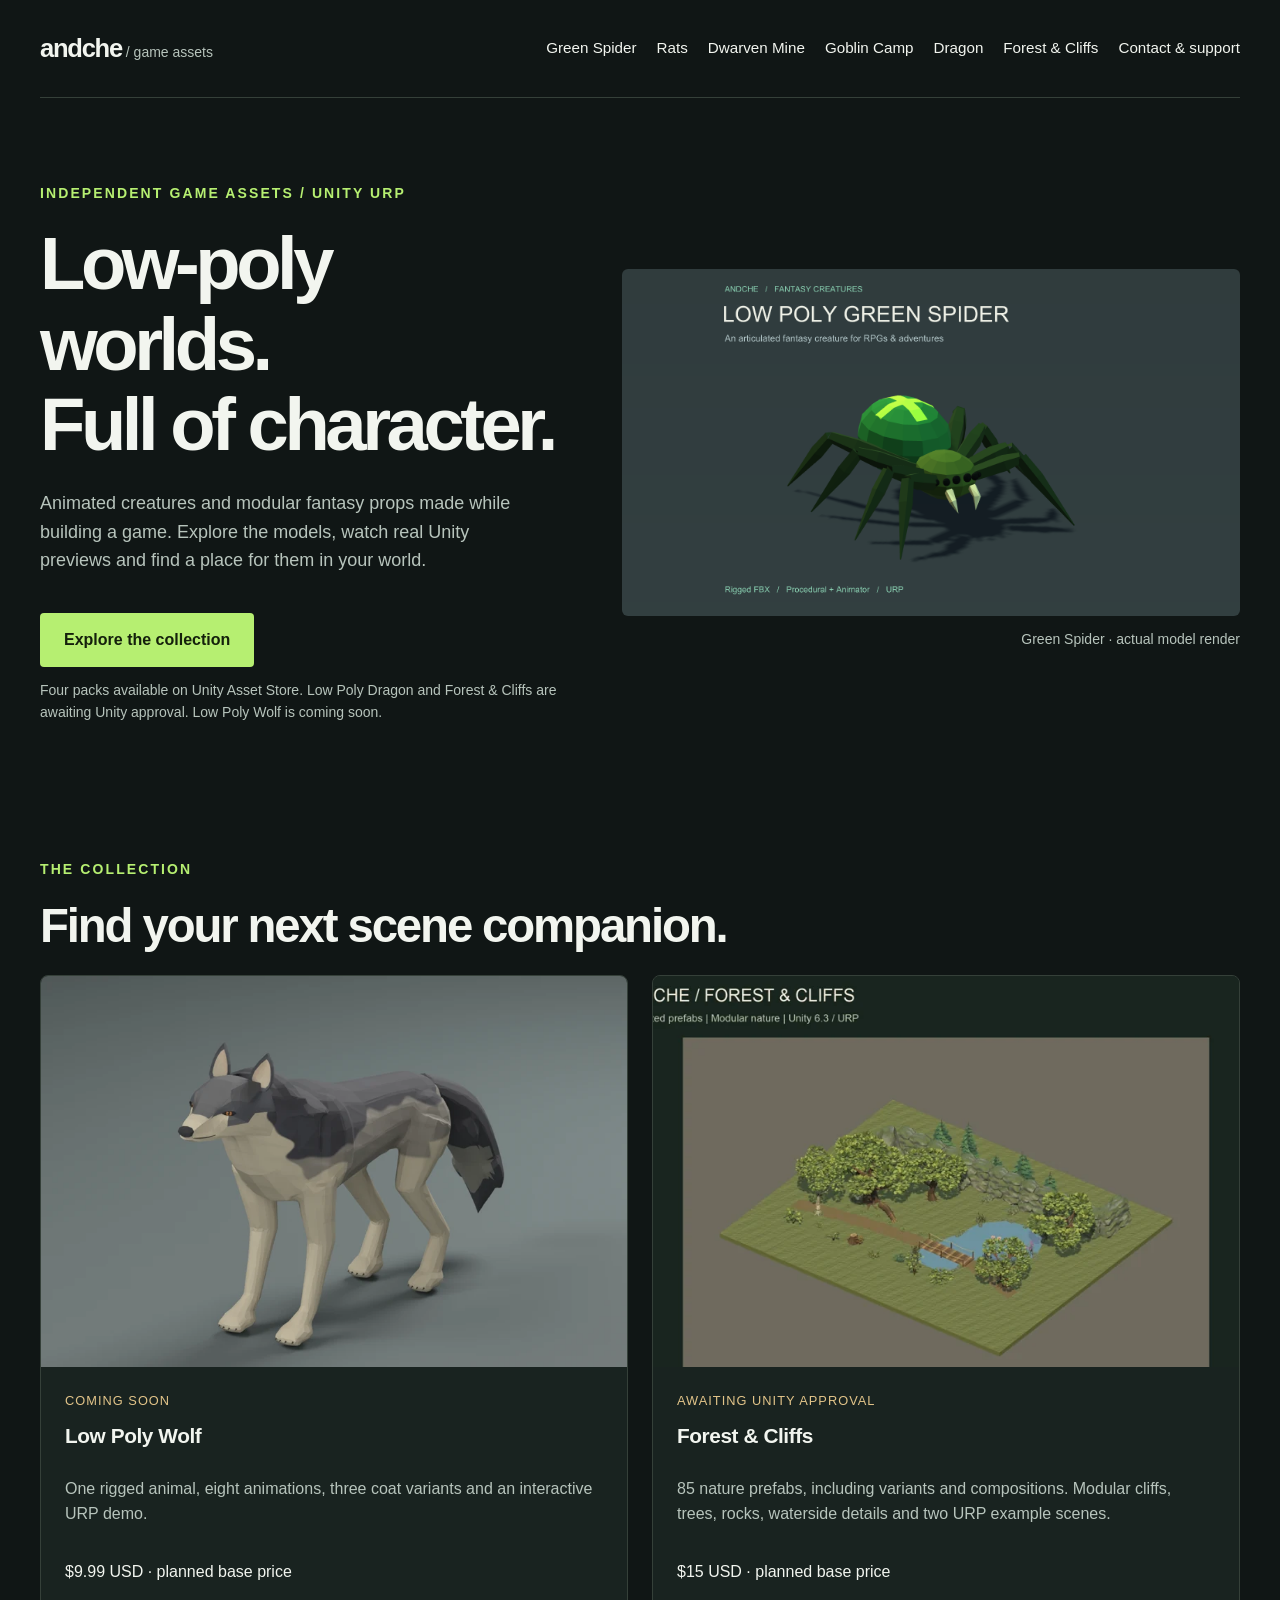
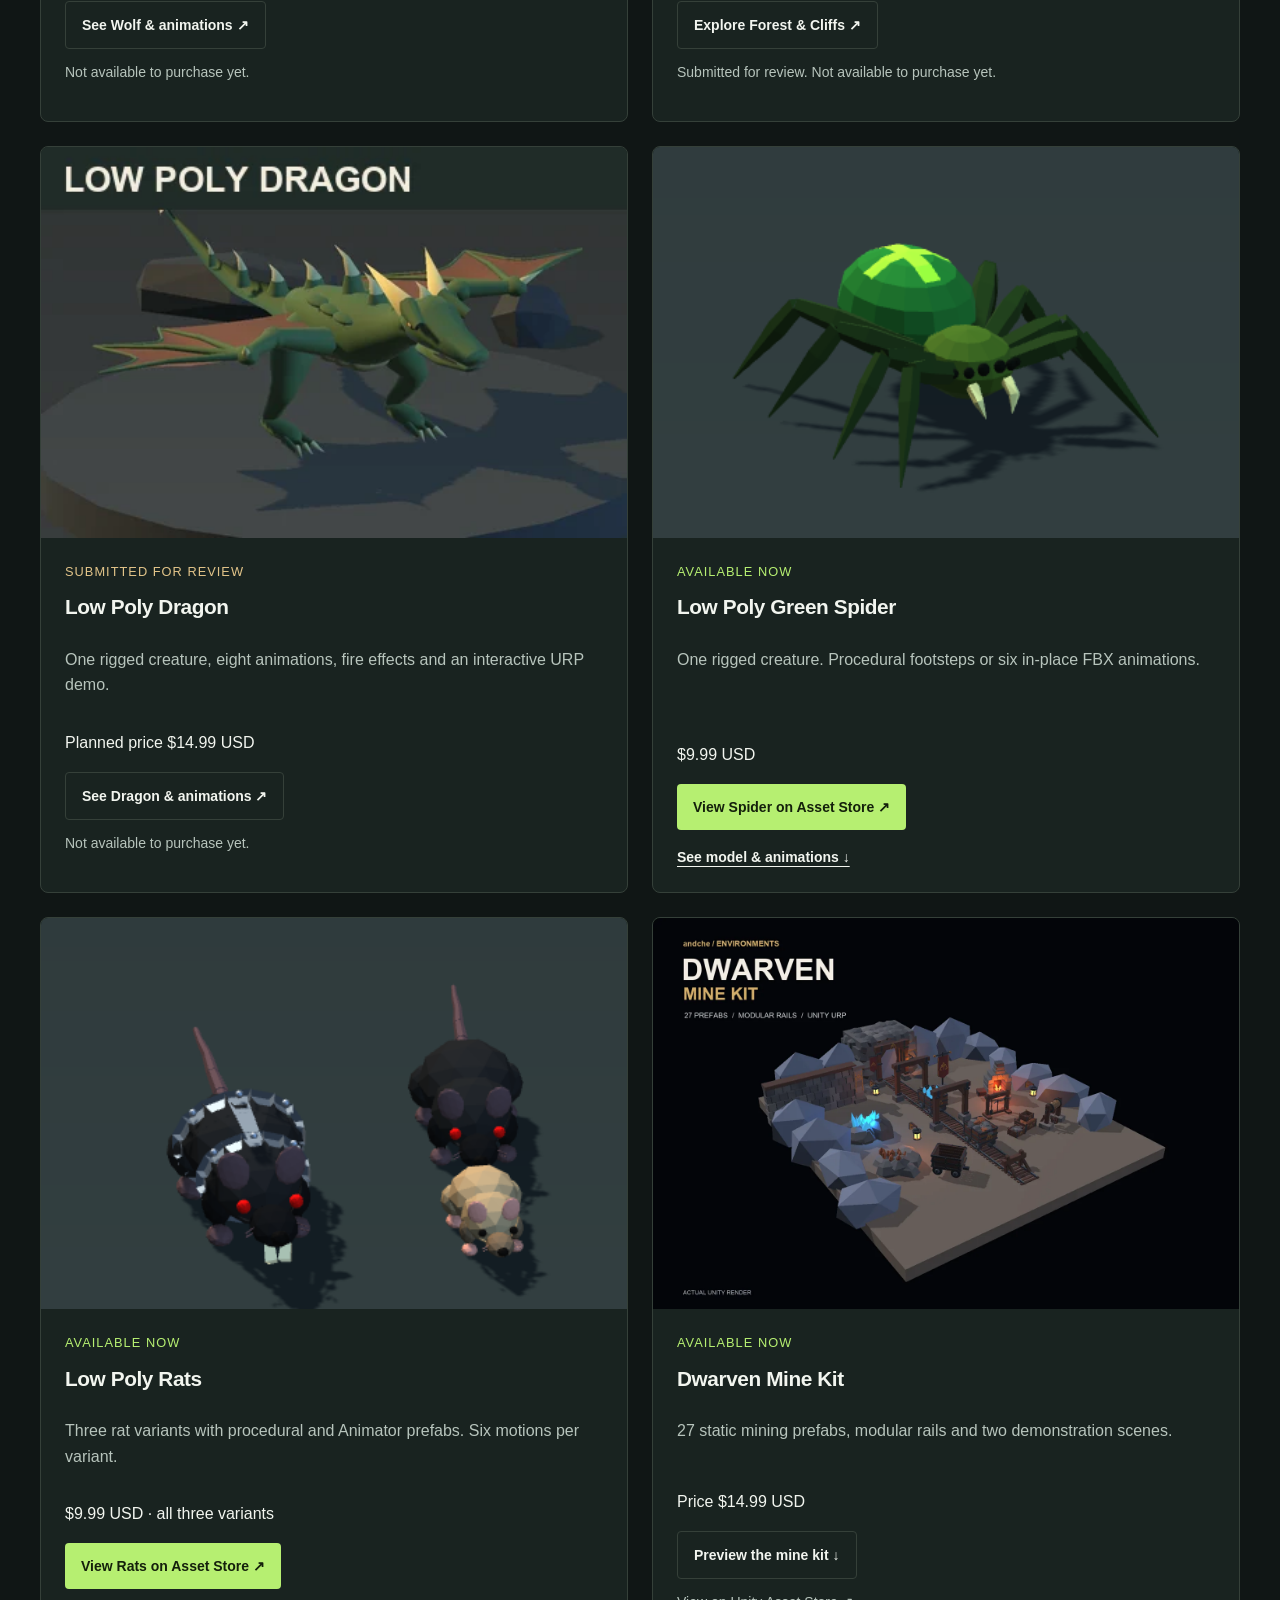
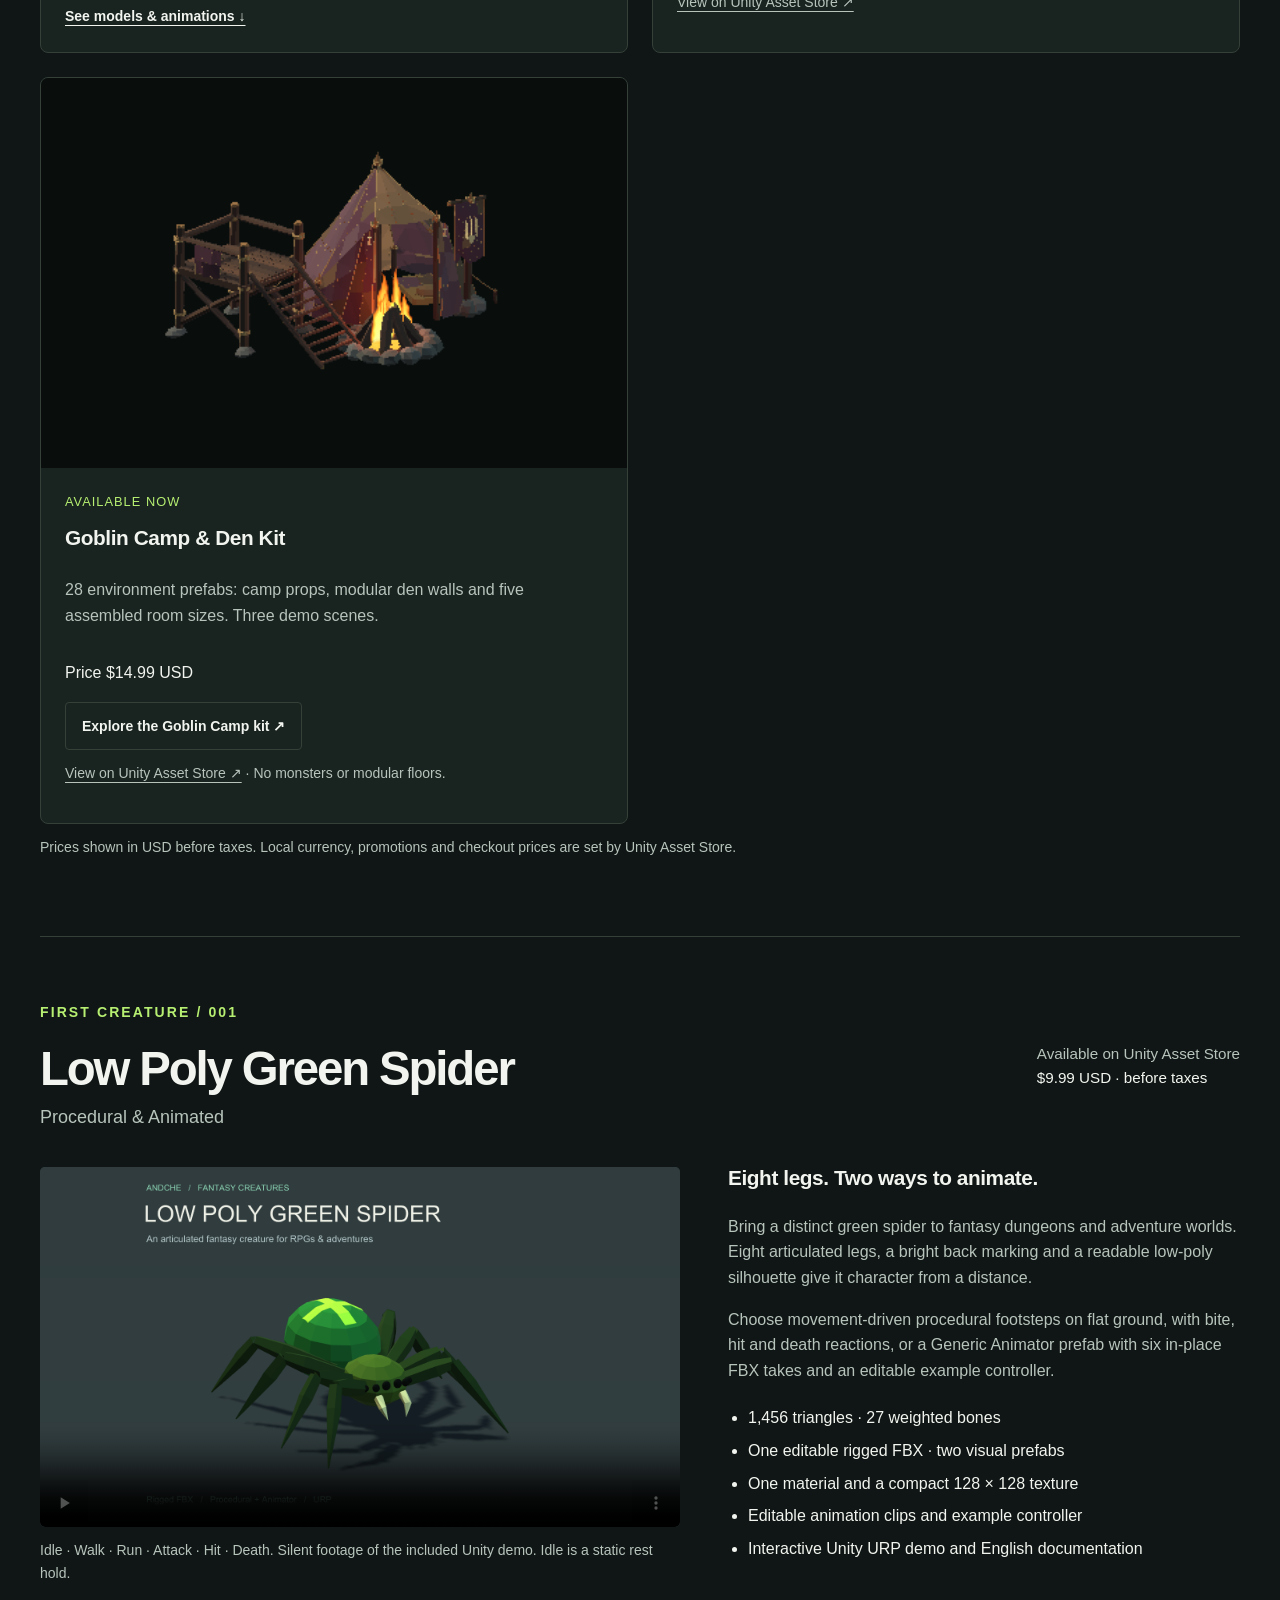
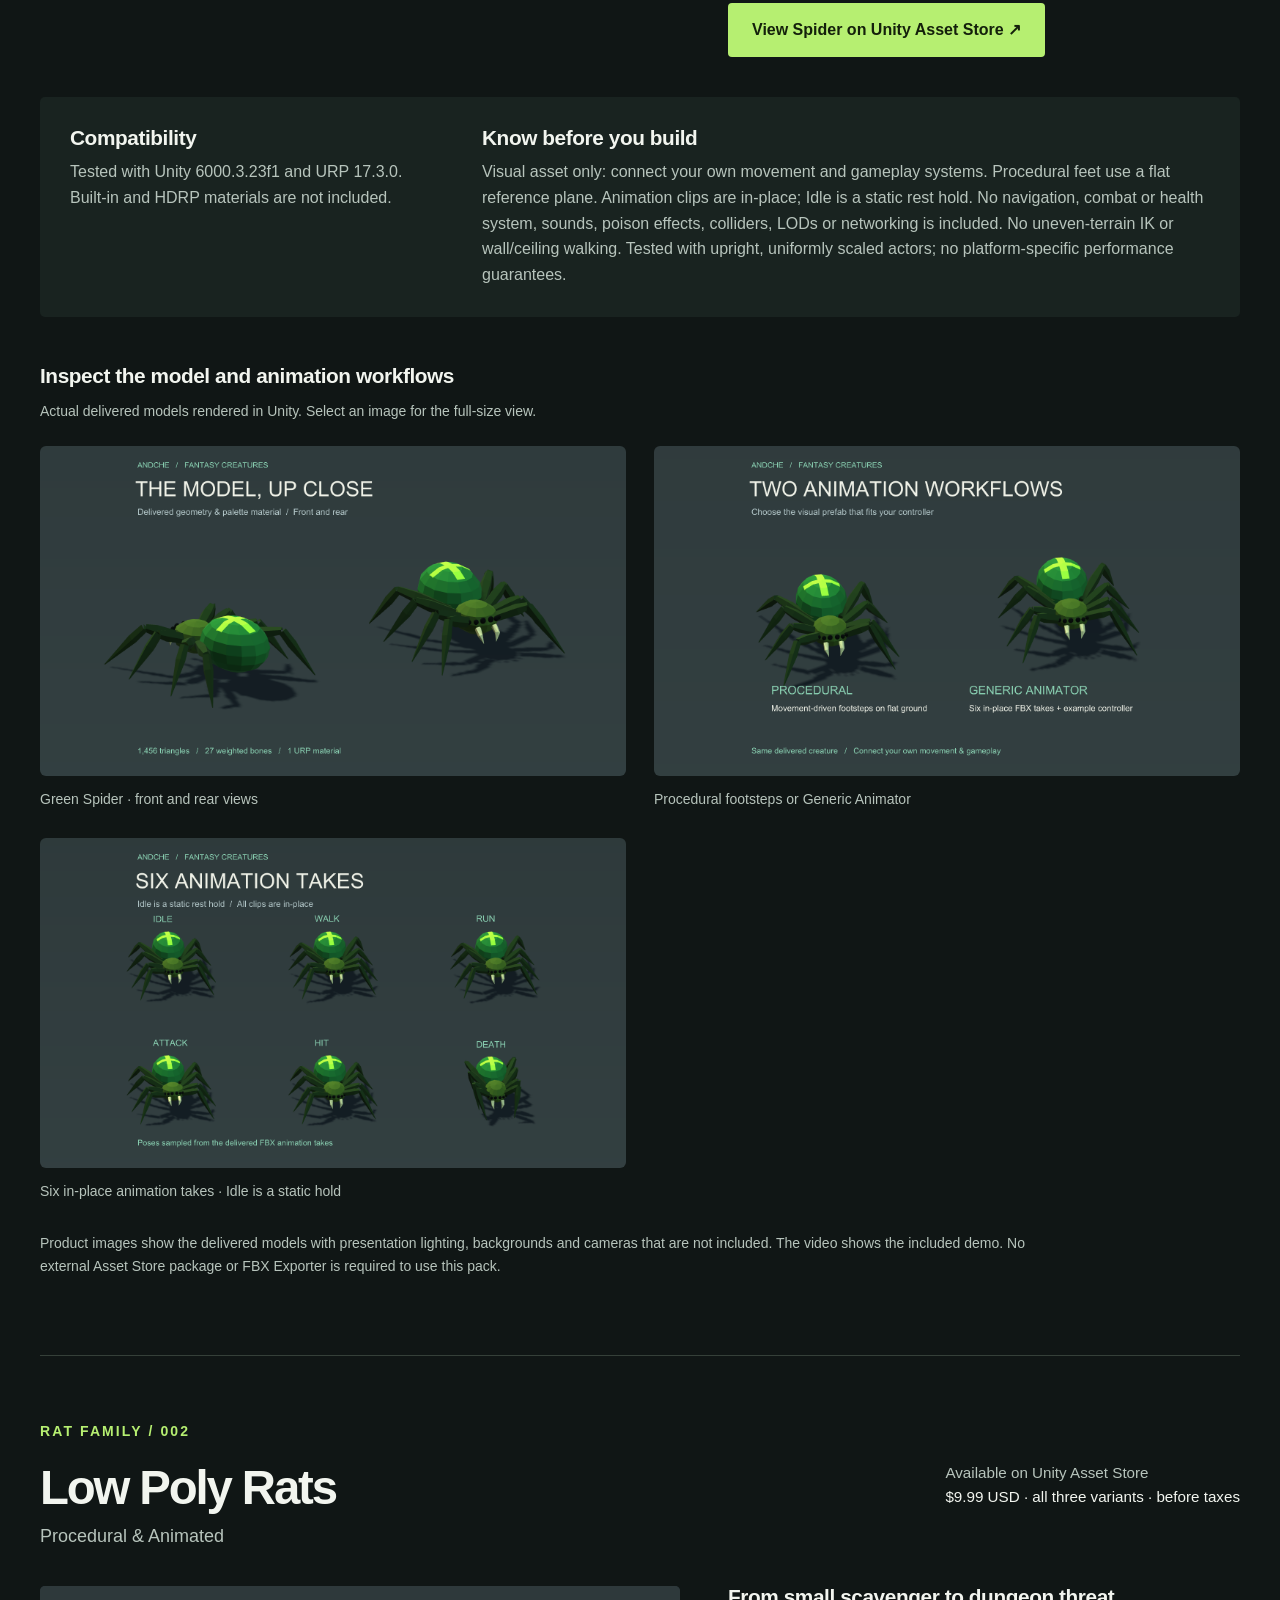
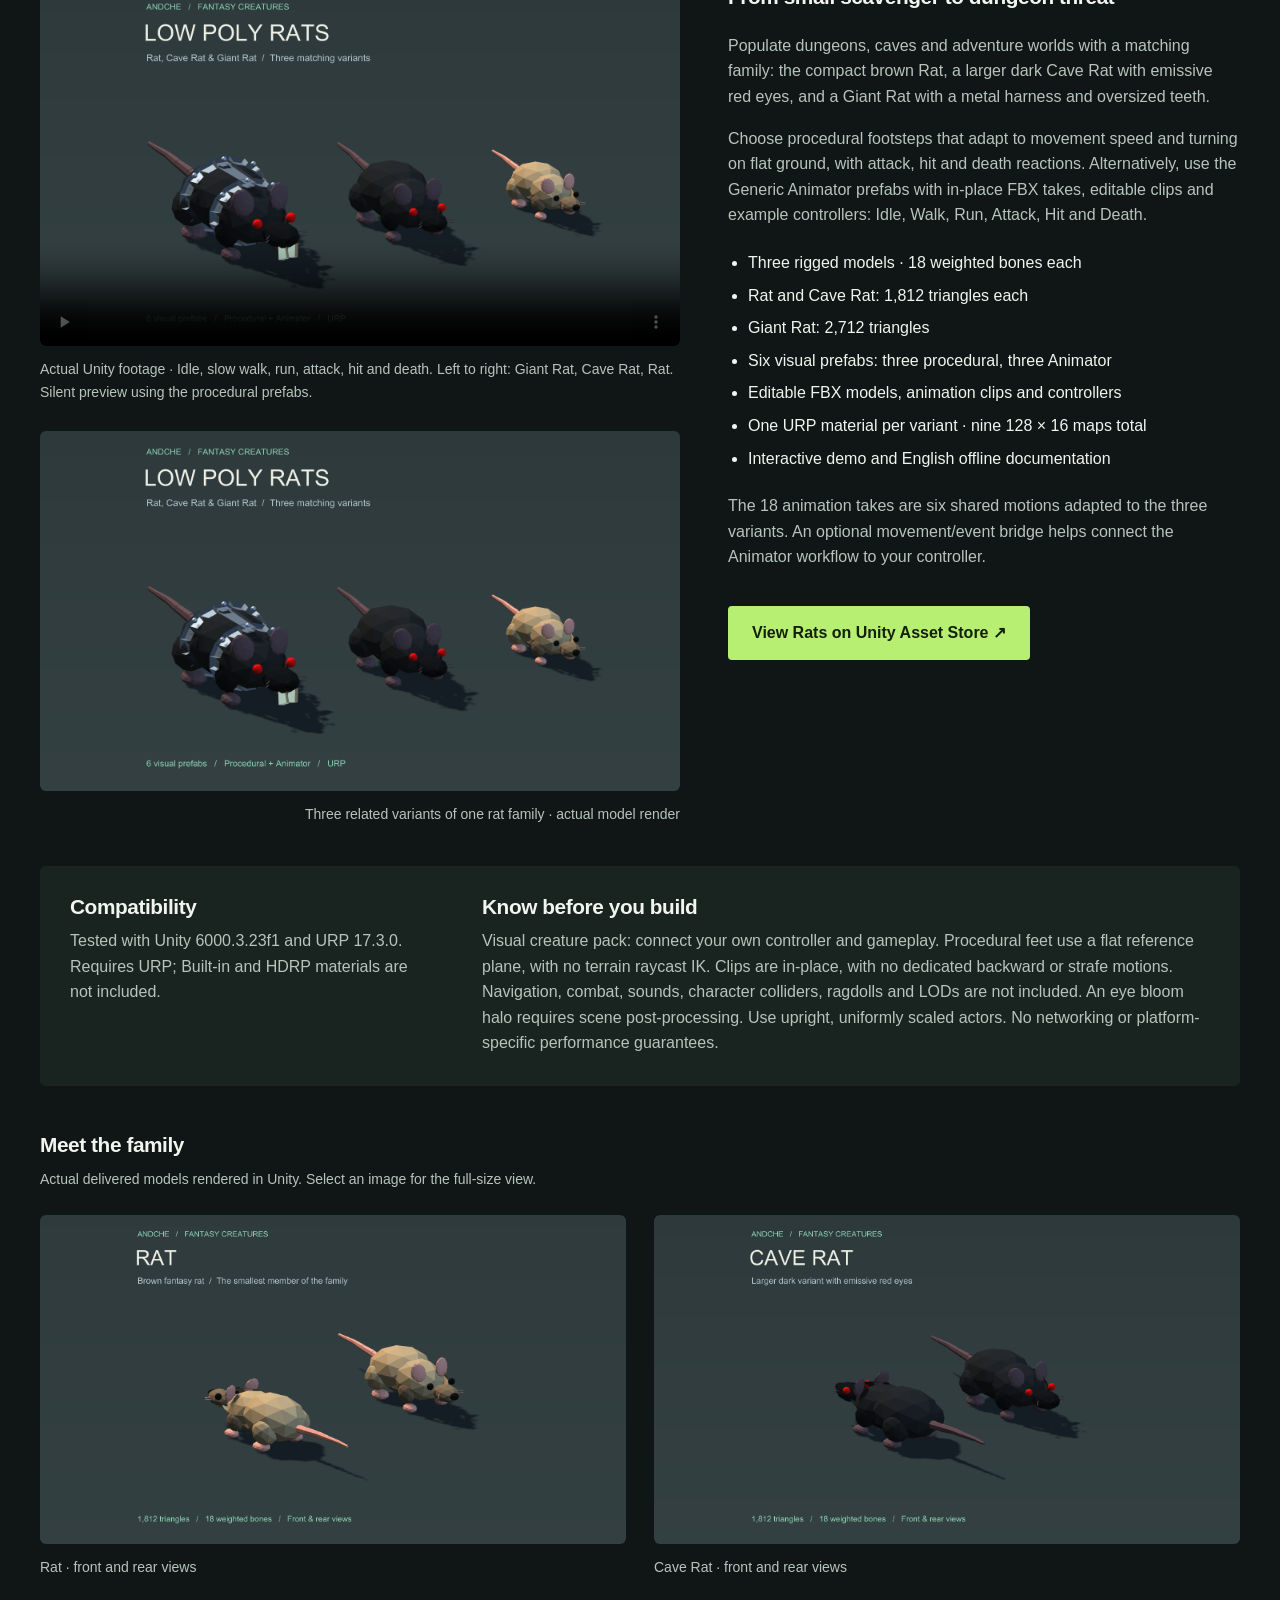
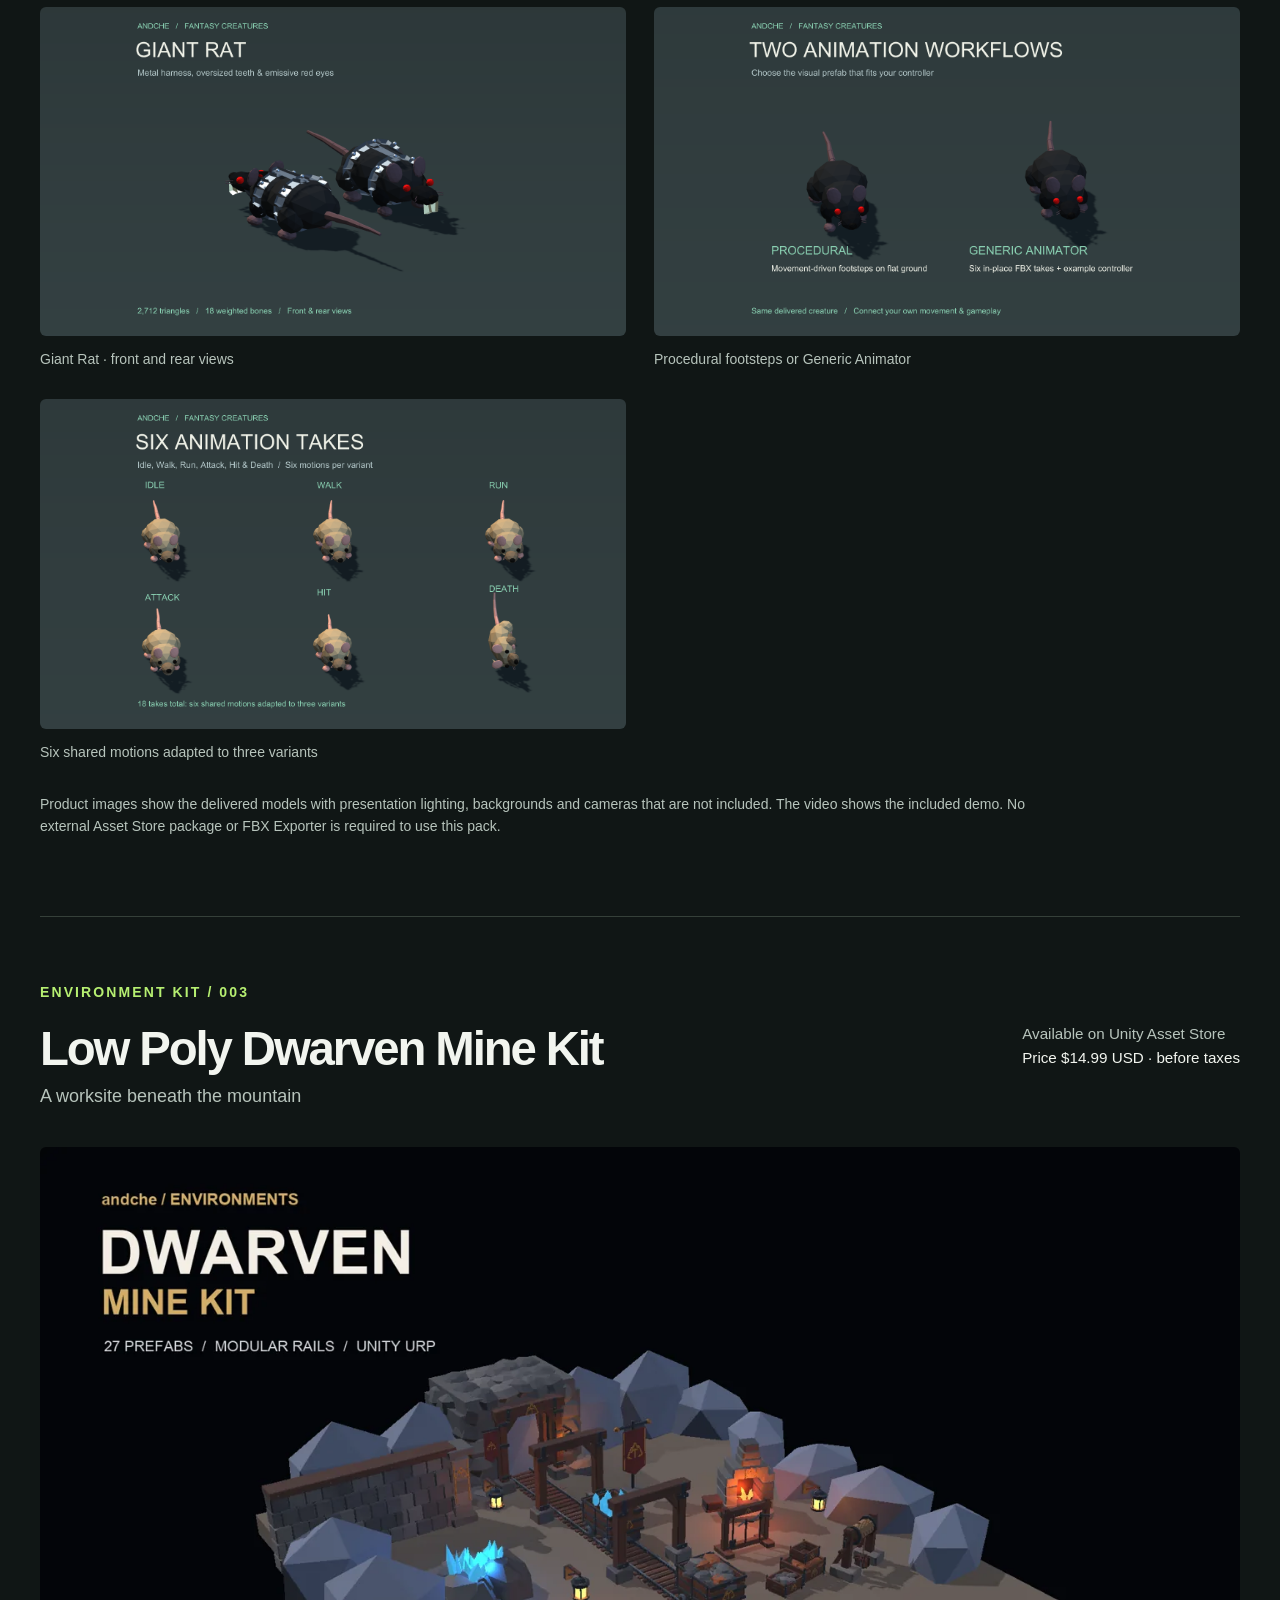
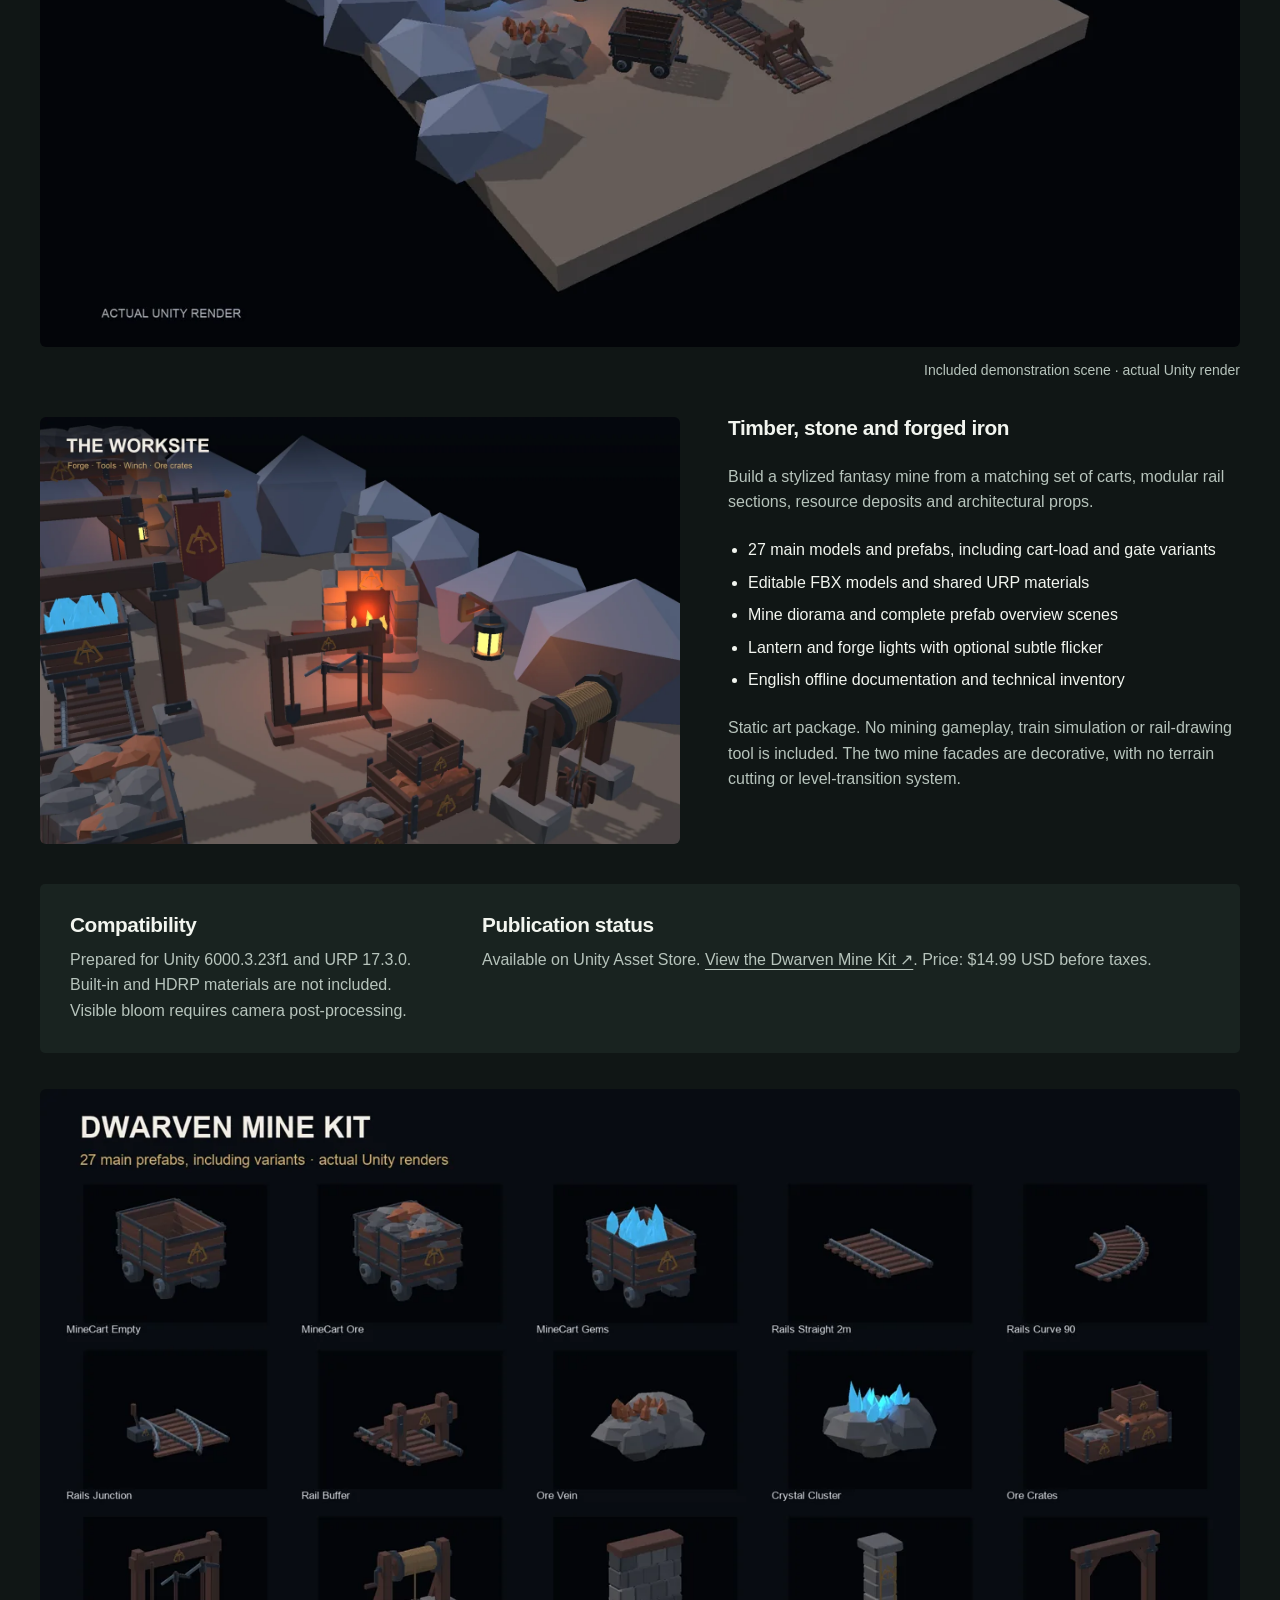
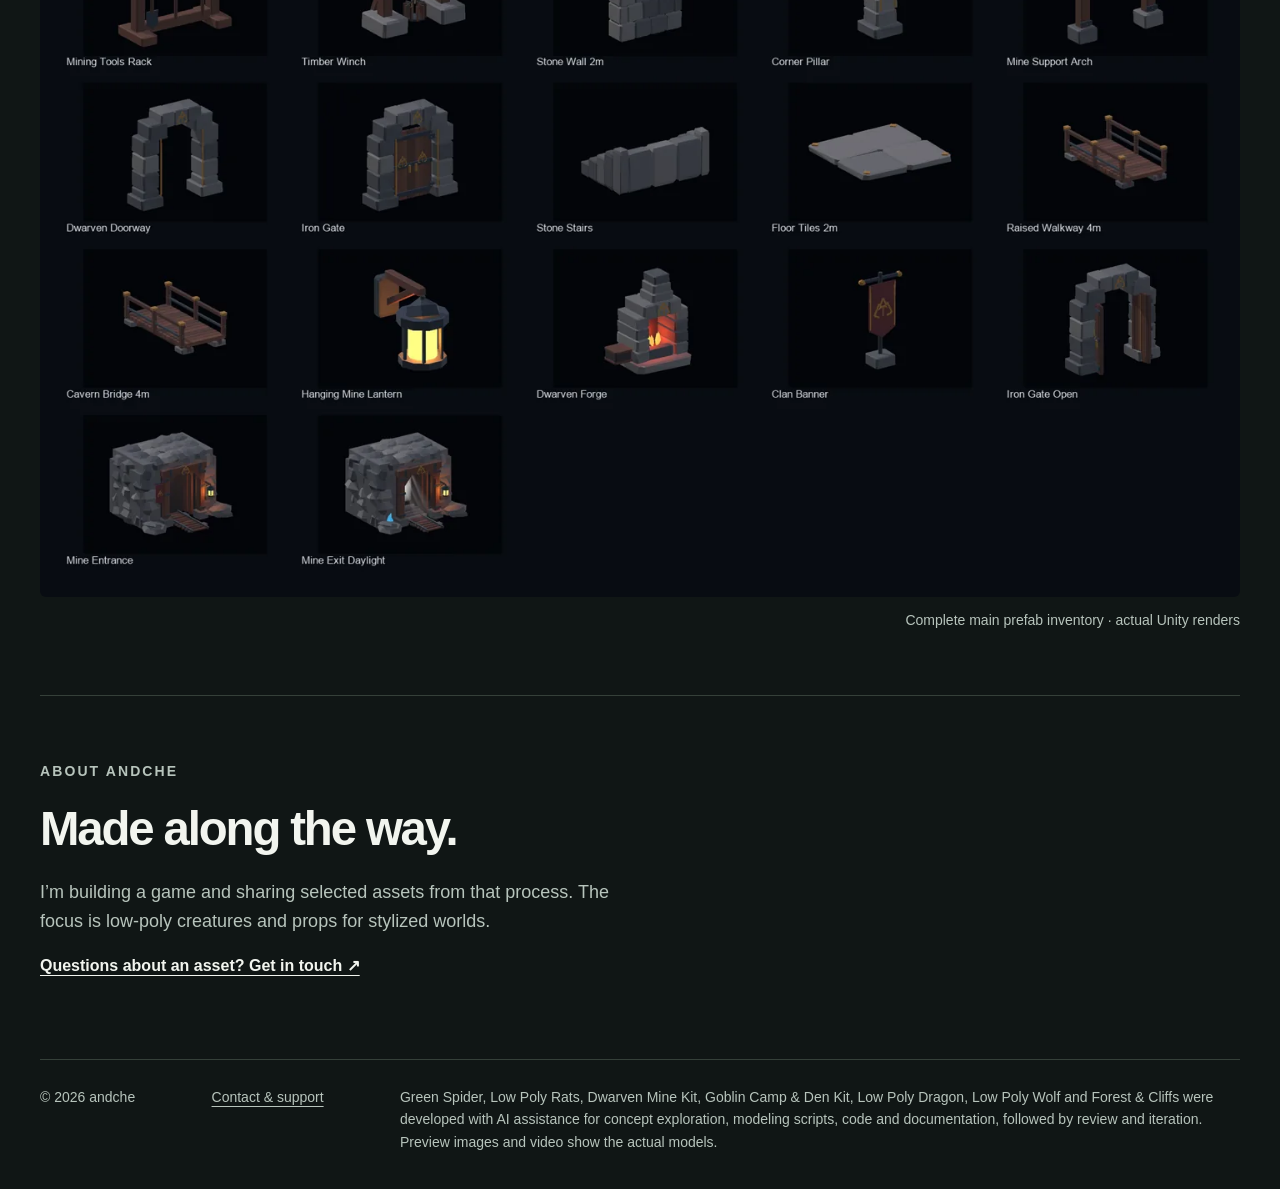
==== index.html @ 6721c1f9 "Add Wolf preview, English product media and translated Forest catalogue" ====
<!doctype html>
<html lang="en">
<head>
  <meta charset="utf-8"><meta name="viewport" content="width=device-width,initial-scale=1">
  <title>andche — Low-poly creatures and environments for Unity</title>
  <meta name="description" content="Low-poly creatures and fantasy environment kits for Unity URP. Explore animated wolves, dragons, rats and spiders, Dwarven Mine, Goblin Camp and Forest &amp; Cliffs with actual Unity previews.">
  <link rel="canonical" href="https://andreaschef-star.github.io/andche-assets/">
  <meta property="og:type" content="website"><meta property="og:title" content="andche — Low-poly creatures and environments for Unity"><meta property="og:description" content="Animated creatures, editable models and modular fantasy props for Unity URP. Watch actual Unity previews and explore the collection."><meta property="og:url" content="https://andreaschef-star.github.io/andche-assets/"><meta property="og:image" content="https://andreaschef-star.github.io/andche-assets/rats-family-20261018.webp">
  <link rel="icon" href="spider-icon-20261018.webp"><link rel="stylesheet" href="style.css?v=20261030-forest">
</head>
<body>
  <a class="skip" href="#main">Skip to content</a>
  <header class="wrap"><a class="brand" href="index.html" aria-label="andche home">andche<span> / game assets</span></a><nav aria-label="Main navigation"><a href="#spider">Green Spider</a><a href="#rats">Rats</a><a href="#dwarven-mine">Dwarven Mine</a><a href="goblin-camp.html">Goblin Camp</a><a href="dragon.html">Dragon</a><a href="forest-cliffs.html">Forest &amp; Cliffs</a><a href="contact.html">Contact &amp; support</a></nav></header>
  <main id="main">
    <section class="hero wrap">
      <div><p class="eyebrow">Independent game assets / Unity URP</p><h1>Low-poly worlds.<br>Full of character.</h1><p class="lead">Animated creatures and modular fantasy props made while building a game. Explore the models, watch real Unity previews and find a place for them in your world.</p><a class="button" href="#collection">Explore the collection</a><p class="caption">Four packs available on Unity Asset Store. Low Poly Dragon and Forest &amp; Cliffs are awaiting Unity approval. Low Poly Wolf is coming soon.</p></div>
      <figure><img src="spider-hero-20261018.webp" width="1600" height="900" alt="Faceted green spider with eight dark legs, pointed fangs and a bright marking on its abdomen"><figcaption>Green Spider · actual model render</figcaption></figure>
    </section>
    <section id="collection" class="collection wrap" aria-labelledby="collection-title">
      <p class="eyebrow">The collection</p><h2 id="collection-title">Find your next scene companion.</h2>
      <div class="asset-cards"><article class="asset-card"><a href="wolf.html"><img src="wolf-card.webp" width="840" height="560" loading="lazy" alt="Grey low-poly wolf with a pale chest and amber eyes"></a><div class="card-body"><p class="asset-status pending">Coming soon</p><h3>Low Poly Wolf</h3><p>One rigged animal, eight animations, three coat variants and an interactive URP demo.</p><p class="card-price">$9.99 USD · planned base price</p><a class="button secondary" href="wolf.html">See Wolf &amp; animations ↗</a><p class="caption">Not available to purchase yet.</p></div></article><article class="asset-card"><a href="forest-cliffs.html"><img src="forest-cliffs-card.webp" width="840" height="473" loading="lazy" alt="Stylized woodland pond with trees, modular cliffs, rocks and a timber bridge"></a><div class="card-body"><p class="asset-status pending">Awaiting Unity approval</p><h3>Forest &amp; Cliffs</h3><p>85 nature prefabs, including variants and compositions. Modular cliffs, trees, rocks, waterside details and two URP example scenes.</p><p class="card-price">$15 USD · planned base price</p><a class="button secondary" href="forest-cliffs.html">Explore Forest &amp; Cliffs ↗</a><p class="caption">Submitted for review. Not available to purchase yet.</p></div></article><article class="asset-card"><a href="dragon.html"><img src="dragon-card.webp" width="420" height="280" loading="lazy" alt="Green low-poly dragon with spread red wings"></a><div class="card-body"><p class="asset-status pending">Submitted for review</p><h3>Low Poly Dragon</h3><p>One rigged creature, eight animations, fire effects and an interactive URP demo.</p><p class="card-price">Planned price $14.99 USD</p><a class="button secondary" href="dragon.html">See Dragon &amp; animations ↗</a><p class="caption">Not available to purchase yet.</p></div></article>
        <article class="asset-card"><a href="#spider" aria-label="Explore Low Poly Green Spider"><img src="spider-card-20261018.webp" width="420" height="280" loading="lazy" alt="The green low-poly spider with its eight articulated legs"></a><div class="card-body"><p class="asset-status">Available now</p><h3>Low Poly Green Spider</h3><p>One rigged creature. Procedural footsteps or six in-place FBX animations.</p><p class="card-price">$9.99 USD</p><a class="button" href="https://assetstore.unity.com/packages/3d/characters/animals/insects/low-poly-green-spider-procedural-animated-406986">View Spider on Asset Store ↗</a><a class="text-link" href="#spider">See model &amp; animations ↓</a></div></article>
        <article class="asset-card"><a href="#rats" aria-label="Explore Low Poly Rats"><img src="rats-card-20261018.webp" width="420" height="280" loading="lazy" alt="Giant Rat, Cave Rat and brown Rat shown together"></a><div class="card-body"><p class="asset-status">Available now</p><h3>Low Poly Rats</h3><p>Three rat variants with procedural and Animator prefabs. Six motions per variant.</p><p class="card-price">$9.99 USD · all three variants</p><a class="button" href="https://assetstore.unity.com/packages/3d/characters/animals/mammals/low-poly-rats-procedural-animated-407100">View Rats on Asset Store ↗</a><a class="text-link" href="#rats">See models &amp; animations ↓</a></div></article>
        <article class="asset-card"><a href="#dwarven-mine" aria-label="Explore the Dwarven Mine Kit"><img src="mine-cover.webp" width="1950" height="1300" loading="lazy" alt="Dwarven mine diorama with carts, rails, crystals and a forge"></a><div class="card-body"><p class="asset-status">Available now</p><h3>Dwarven Mine Kit</h3><p>27 static mining prefabs, modular rails and two demonstration scenes.</p><p class="card-price">Price $14.99 USD</p><a class="button secondary" href="#dwarven-mine">Preview the mine kit ↓</a><p class="caption"><a href="https://assetstore.unity.com/packages/slug/418776">View on Unity Asset Store ↗</a></p></div></article>
        <article class="asset-card"><a href="goblin-camp.html" aria-label="Explore Low Poly Goblin Camp and Den Kit"><img src="goblin-camp-card-20261018.webp" width="420" height="280" loading="lazy" alt="Low-poly goblin tent, lookout platform, clan banner and burning bonfire"></a><div class="card-body"><p class="asset-status">Available now</p><h3>Goblin Camp &amp; Den Kit</h3><p>28 environment prefabs: camp props, modular den walls and five assembled room sizes. Three demo scenes.</p><p class="card-price">Price $14.99 USD</p><a class="button secondary" href="goblin-camp.html">Explore the Goblin Camp kit ↗</a><p class="caption"><a href="https://assetstore.unity.com/packages/slug/418848">View on Unity Asset Store ↗</a> · No monsters or modular floors.</p></div></article>
      </div><p class="caption">Prices shown in USD before taxes. Local currency, promotions and checkout prices are set by Unity Asset Store.</p>
    </section>
    <section id="spider" class="product wrap">
      <div class="section-head"><div><p class="eyebrow">First creature / 001</p><h2>Low Poly Green Spider</h2><p class="lead">Procedural &amp; Animated</p></div><p class="release">Available on Unity Asset Store<br><strong>$9.99 USD · before taxes</strong></p></div>
      <div class="product-grid"><div><video controls playsinline preload="metadata" poster="spider-hero-20261018.webp" aria-label="Green Spider animation preview"><source src="spider-preview.mp4" type="video/mp4">Your browser does not support video.</video><p class="caption">Idle · Walk · Run · Attack · Hit · Death. Silent footage of the included Unity demo. Idle is a static rest hold.</p></div><div class="details"><h3>Eight legs. Two ways to animate.</h3><p>Bring a distinct green spider to fantasy dungeons and adventure worlds. Eight articulated legs, a bright back marking and a readable low-poly silhouette give it character from a distance.</p><p>Choose movement-driven procedural footsteps on flat ground, with bite, hit and death reactions, or a Generic Animator prefab with six in-place FBX takes and an editable example controller.</p><ul><li>1,456 triangles · 27 weighted bones</li><li>One editable rigged FBX · two visual prefabs</li><li>One material and a compact 128 × 128 texture</li><li>Editable animation clips and example controller</li><li>Interactive Unity URP demo and English documentation</li></ul><a class="button" href="https://assetstore.unity.com/packages/3d/characters/animals/insects/low-poly-green-spider-procedural-animated-406986">View Spider on Unity Asset Store ↗</a></div></div>
      <div class="notes"><div><h3>Compatibility</h3><p>Tested with Unity 6000.3.23f1 and URP 17.3.0. Built-in and HDRP materials are not included.</p></div><div><h3>Know before you build</h3><p>Visual asset only: connect your own movement and gameplay systems. Procedural feet use a flat reference plane. Animation clips are in-place; Idle is a static rest hold. No navigation, combat or health system, sounds, poison effects, colliders, LODs or networking is included. No uneven-terrain IK or wall/ceiling walking. Tested with upright, uniformly scaled actors; no platform-specific performance guarantees.</p></div></div>
      <div class="model-gallery"><h3>Inspect the model and animation workflows</h3><p class="caption">Actual delivered models rendered in Unity. Select an image for the full-size view.</p><div class="gallery-grid"><figure><a href="spider-model-20261018.webp" aria-label="Full-size image: Green Spider · front and rear views"><img src="spider-model-20261018.webp" width="1600" height="900" loading="lazy" alt="Green Spider · front and rear views"></a><figcaption>Green Spider · front and rear views</figcaption></figure><figure><a href="spider-workflows-20261018.webp" aria-label="Full-size image: Procedural footsteps or Generic Animator"><img src="spider-workflows-20261018.webp" width="1600" height="900" loading="lazy" alt="Procedural footsteps or Generic Animator"></a><figcaption>Procedural footsteps or Generic Animator</figcaption></figure><figure><a href="spider-animations-20261018.webp" aria-label="Full-size image: Six in-place animation takes · Idle is a static hold"><img src="spider-animations-20261018.webp" width="1600" height="900" loading="lazy" alt="Six in-place animation takes · Idle is a static hold"></a><figcaption>Six in-place animation takes · Idle is a static hold</figcaption></figure></div></div>
      <p class="caption presentation-note">Product images show the delivered models with presentation lighting, backgrounds and cameras that are not included. The video shows the included demo. No external Asset Store package or FBX Exporter is required to use this pack.</p>
    </section>
    <section id="rats" class="product wrap">
      <div class="section-head"><div><p class="eyebrow">Rat family / 002</p><h2>Low Poly Rats</h2><p class="lead">Procedural &amp; Animated</p></div><p class="release">Available on Unity Asset Store<br><strong>$9.99 USD · all three variants · before taxes</strong></p></div>
      <div class="product-grid"><div><video class="rat-video" controls playsinline preload="metadata" poster="rats-family-20261018.webp" aria-label="Rat family preview showing slow walking, running, attack, hit and death"><source src="rats-preview.mp4" type="video/mp4">Your browser does not support video. <a href="rats-preview.mp4">Watch the preview</a>.</video><p class="caption">Actual Unity footage · Idle, slow walk, run, attack, hit and death. Left to right: Giant Rat, Cave Rat, Rat. Silent preview using the procedural prefabs.</p><figure class="rat-family"><img src="rats-family-20261018.webp" width="1600" height="900" loading="lazy" alt="The three low-poly rat variants: a large harnessed Giant Rat, black Cave Rat with red eyes, and small brown Rat"><figcaption>Three related variants of one rat family · actual model render</figcaption></figure></div><div class="details"><h3>From small scavenger to dungeon threat</h3><p>Populate dungeons, caves and adventure worlds with a matching family: the compact brown Rat, a larger dark Cave Rat with emissive red eyes, and a Giant Rat with a metal harness and oversized teeth.</p><p>Choose procedural footsteps that adapt to movement speed and turning on flat ground, with attack, hit and death reactions. Alternatively, use the Generic Animator prefabs with in-place FBX takes, editable clips and example controllers: Idle, Walk, Run, Attack, Hit and Death.</p><ul><li>Three rigged models · 18 weighted bones each</li><li>Rat and Cave Rat: 1,812 triangles each</li><li>Giant Rat: 2,712 triangles</li><li>Six visual prefabs: three procedural, three Animator</li><li>Editable FBX models, animation clips and controllers</li><li>One URP material per variant · nine 128 × 16 maps total</li><li>Interactive demo and English offline documentation</li></ul><p>The 18 animation takes are six shared motions adapted to the three variants. An optional movement/event bridge helps connect the Animator workflow to your controller.</p><a class="button" href="https://assetstore.unity.com/packages/3d/characters/animals/mammals/low-poly-rats-procedural-animated-407100">View Rats on Unity Asset Store ↗</a></div></div>
      <div class="notes"><div><h3>Compatibility</h3><p>Tested with Unity 6000.3.23f1 and URP 17.3.0. Requires URP; Built-in and HDRP materials are not included.</p></div><div><h3>Know before you build</h3><p>Visual creature pack: connect your own controller and gameplay. Procedural feet use a flat reference plane, with no terrain raycast IK. Clips are in-place, with no dedicated backward or strafe motions. Navigation, combat, sounds, character colliders, ragdolls and LODs are not included. An eye bloom halo requires scene post-processing. Use upright, uniformly scaled actors. No networking or platform-specific performance guarantees.</p></div></div>
      <div class="model-gallery"><h3>Meet the family</h3><p class="caption">Actual delivered models rendered in Unity. Select an image for the full-size view.</p><div class="gallery-grid"><figure><a href="rats-rat-20261018.webp" aria-label="Full-size image: Rat · front and rear views"><img src="rats-rat-20261018.webp" width="1600" height="900" loading="lazy" alt="Rat · front and rear views"></a><figcaption>Rat · front and rear views</figcaption></figure><figure><a href="rats-cave-20261018.webp" aria-label="Full-size image: Cave Rat · front and rear views"><img src="rats-cave-20261018.webp" width="1600" height="900" loading="lazy" alt="Cave Rat · front and rear views"></a><figcaption>Cave Rat · front and rear views</figcaption></figure><figure><a href="rats-giant-20261018.webp" aria-label="Full-size image: Giant Rat · front and rear views"><img src="rats-giant-20261018.webp" width="1600" height="900" loading="lazy" alt="Giant Rat · front and rear views"></a><figcaption>Giant Rat · front and rear views</figcaption></figure><figure><a href="rats-workflows-20261018.webp" aria-label="Full-size image: Procedural footsteps or Generic Animator"><img src="rats-workflows-20261018.webp" width="1600" height="900" loading="lazy" alt="Procedural footsteps or Generic Animator"></a><figcaption>Procedural footsteps or Generic Animator</figcaption></figure><figure><a href="rats-animations-20261018.webp" aria-label="Full-size image: Six shared motions adapted to three variants"><img src="rats-animations-20261018.webp" width="1600" height="900" loading="lazy" alt="Six shared motions adapted to three variants"></a><figcaption>Six shared motions adapted to three variants</figcaption></figure></div></div>
      <p class="caption presentation-note">Product images show the delivered models with presentation lighting, backgrounds and cameras that are not included. The video shows the included demo. No external Asset Store package or FBX Exporter is required to use this pack.</p>
    </section>
    <section id="dwarven-mine" class="product wrap">
      <div class="section-head"><div><p class="eyebrow">Environment kit / 003</p><h2>Low Poly Dwarven Mine Kit</h2><p class="lead">A worksite beneath the mountain</p></div><p class="release">Available on Unity Asset Store<br><strong>Price $14.99 USD · before taxes</strong></p></div>
      <figure><img src="mine-cover.webp" width="1950" height="1300" loading="lazy" alt="A low-poly mine diorama with tracks, ore carts, timber supports, a glowing forge and blue crystals"><figcaption>Included demonstration scene · actual Unity render</figcaption></figure>
      <div class="product-grid"><div><img src="mine-workshop.webp" width="1950" height="1300" loading="lazy" alt="Forge, tool rack, mine winch and ore crates in the included mine scene"></div><div class="details"><h3>Timber, stone and forged iron</h3><p>Build a stylized fantasy mine from a matching set of carts, modular rail sections, resource deposits and architectural props.</p><ul><li>27 main models and prefabs, including cart-load and gate variants</li><li>Editable FBX models and shared URP materials</li><li>Mine diorama and complete prefab overview scenes</li><li>Lantern and forge lights with optional subtle flicker</li><li>English offline documentation and technical inventory</li></ul><p>Static art package. No mining gameplay, train simulation or rail-drawing tool is included. The two mine facades are decorative, with no terrain cutting or level-transition system.</p></div></div>
      <div class="notes"><div><h3>Compatibility</h3><p>Prepared for Unity 6000.3.23f1 and URP 17.3.0. Built-in and HDRP materials are not included. Visible bloom requires camera post-processing.</p></div><div><h3>Publication status</h3><p>Available on Unity Asset Store. <a href="https://assetstore.unity.com/packages/slug/418776">View the Dwarven Mine Kit ↗</a>. Price: $14.99 USD before taxes.</p></div></div>
      <figure><img src="mine-catalog.webp" width="1440" height="1329" loading="lazy" alt="All 27 Dwarven Mine Kit prefabs, including rail sections, carts, stonework and mine facades"><figcaption>Complete main prefab inventory · actual Unity renders</figcaption></figure>
    </section>
    <section class="about wrap"><p class="eyebrow">About andche</p><h2>Made along the way.</h2><p>I’m building a game and sharing selected assets from that process. The focus is low-poly creatures and props for stylized worlds.</p><a class="text-link" href="contact.html">Questions about an asset? Get in touch ↗</a></section>
  </main>
  <footer class="wrap"><span>© 2026 andche</span><a href="contact.html">Contact &amp; support</a><p>Green Spider, Low Poly Rats, Dwarven Mine Kit, Goblin Camp &amp; Den Kit, Low Poly Dragon, Low Poly Wolf and Forest &amp; Cliffs were developed with AI assistance for concept exploration, modeling scripts, code and documentation, followed by review and iteration. Preview images and video show the actual models.</p></footer>
</body></html>
---- style.css ----
:root{color-scheme:dark;--bg:#101615;--panel:#192320;--text:#f2f5ef;--muted:#b7c4bc;--green:#b6ef71;--line:#354039;font-family:Arial,Helvetica,sans-serif}*{box-sizing:border-box}html{scroll-behavior:smooth;scroll-padding-top:2rem}body{margin:0;background:var(--bg);color:var(--text);font-size:1rem;line-height:1.6}a{color:inherit;text-underline-offset:.25em}a:hover{color:var(--green)}a:focus-visible{outline:3px solid var(--green);outline-offset:6px}.wrap{width:min(1200px,calc(100% - 64px));margin-inline:auto}header{display:flex;align-items:center;justify-content:space-between;gap:24px;padding-block:28px;border-bottom:1px solid var(--line)}.brand{font-size:1.6rem;font-weight:800;text-decoration:none;letter-spacing:-.05em}.brand span{font-size:.875rem;letter-spacing:0;color:var(--muted);font-weight:400}nav{display:flex;gap:28px;font-size:.95rem}nav a{text-decoration:none}nav [aria-current]{color:var(--green)}.hero{display:grid;grid-template-columns:.95fr 1.1fr;align-items:center;gap:48px;padding-block:84px 96px}.eyebrow{text-transform:uppercase;letter-spacing:.15em;font-size:.875rem;color:var(--green);font-weight:700;margin:0 0 20px}h1,h2,h3{line-height:1.08;margin:0 0 24px}h1{font-size:clamp(3rem,5.8vw,5rem);letter-spacing:-.06em}h2{font-size:clamp(2rem,3.7vw,3.3rem);letter-spacing:-.045em}h3{font-size:1.3rem;letter-spacing:-.02em}.lead{font-size:1.125rem;color:var(--muted);max-width:500px}.button{display:inline-block;margin-top:20px;padding:14px 24px;background:var(--green);color:#14200b;border-radius:4px;text-decoration:none;font-weight:700}.button:hover{background:#ccff97;color:#14200b}figure{margin:0}figure img{width:100%;height:auto;display:block;border-radius:6px}figcaption,.caption{font-size:.875rem;color:var(--muted);margin-top:12px}figcaption{text-align:right}.product{border-top:1px solid var(--line);padding-block:64px}.section-head{display:flex;justify-content:space-between;gap:32px;align-items:center;margin-bottom:36px}.section-head h2{margin-bottom:8px}.section-head .lead{margin:0}.release{color:var(--muted);font-size:.95rem}.release strong{color:var(--text);font-weight:400}.product-grid{display:grid;grid-template-columns:1.25fr 1fr;gap:48px;align-items:start}video{display:block;width:100%;height:auto;aspect-ratio:4/3;background:#27343c;border-radius:5px}.details p,.notes p,.about p,.support p{color:var(--muted)}ul{padding-left:20px;margin-block:22px}li{margin-block:7px}.text-link{display:inline-block;font-weight:700}.notes{display:grid;grid-template-columns:1fr 2fr;gap:48px;margin-top:40px;padding:30px;background:var(--panel);border-radius:5px}.notes h3{margin-bottom:10px}.notes p{margin:0}.about{padding-block:64px 80px;border-top:1px solid var(--line)}.about p:not(.eyebrow){max-width:600px;font-size:1.125rem}footer{display:flex;justify-content:space-between;flex-wrap:wrap;gap:20px;border-top:1px solid var(--line);padding-block:26px 36px;color:var(--muted);font-size:.875rem}footer p{flex-basis:100%;max-width:840px;margin:0}.contact{padding-block:84px;min-height:75vh}.email{display:inline-block;font-size:clamp(1.3rem,3.5vw,2.6rem);letter-spacing:-.03em;color:var(--green);overflow-wrap:anywhere;max-width:100%;margin-block:14px 52px}.support{max-width:660px;border-top:1px solid var(--line);padding-top:36px}.support h2{font-size:1.8rem}.skip{position:absolute;left:16px;top:-100px;background:var(--green);color:#101615;padding:10px;z-index:2}.skip:focus{top:8px}@media(max-width:760px){.wrap{width:calc(100% - 36px)}header{align-items:flex-start;flex-direction:column;gap:14px;padding-block:20px}.hero{grid-template-columns:1fr;padding-block:48px;gap:36px}.hero .lead{max-width:100%}.section-head{display:block}.release{margin-top:24px}.product-grid,.notes{grid-template-columns:1fr;gap:28px}.product,.about{padding-block:40px}.notes{padding:24px}.contact{padding-block:48px}nav{gap:24px;flex-wrap:wrap}}@media(prefers-reduced-motion:reduce){html{scroll-behavior:auto}}

.rat-video{aspect-ratio:16/9}.rat-family{margin-top:28px}

#dwarven-mine .product-grid{margin-top:36px}#dwarven-mine .product-grid img{display:block;width:100%;height:auto;border-radius:6px}#dwarven-mine>.notes+figure{margin-top:36px}

.collection{padding-block:24px 64px}.collection h2{max-width:800px}.asset-cards{display:grid;grid-template-columns:repeat(3,minmax(0,1fr));gap:24px}.asset-card{border:1px solid var(--line);border-radius:8px;overflow:hidden;background:var(--panel);display:flex;flex-direction:column}.asset-card>a{display:block}.asset-card img{display:block;width:100%;height:auto;aspect-ratio:3/2;object-fit:cover}.card-body{padding:24px;display:flex;flex-direction:column;flex:1;align-items:flex-start}.card-body h3{margin-bottom:12px}.card-body>p:not(.asset-status):not(.card-price){color:var(--muted)}.asset-status{color:var(--green);font-size:.8rem;text-transform:uppercase;letter-spacing:.08em;margin:0 0 14px}.asset-status.pending{color:#e2c489}.card-price{margin-top:auto;padding-top:16px}.card-body .button{margin-top:0;font-size:.875rem;padding:12px 16px}.card-body .text-link{margin-top:16px;font-size:.875rem}.button.secondary{background:transparent;color:var(--text);border:1px solid var(--line)}.button.secondary:hover{border-color:var(--green);color:var(--green)}@media(max-width:900px){.asset-cards{grid-template-columns:1fr}.asset-card{max-width:600px}.collection{padding-block:16px 40px}}

/* Actual-model product galleries, October 2026 */
.model-gallery{margin-top:48px}.model-gallery>h3{margin-bottom:8px}.gallery-grid{display:grid;grid-template-columns:repeat(2,minmax(0,1fr));gap:28px;margin-top:24px}.gallery-grid a{display:block;border-radius:6px}.gallery-grid figcaption{text-align:left}.presentation-note{max-width:1000px;margin-top:30px}#spider video{aspect-ratio:16/9}@media(max-width:760px){.gallery-grid{grid-template-columns:1fr;gap:24px}}


/* Four-product collection and Goblin product page */
@media(min-width:901px){.asset-cards{grid-template-columns:repeat(2,minmax(0,1fr))}}
.breadcrumbs{padding-block:22px;color:var(--muted);font-size:.875rem}.goblin-hero{padding-block:32px 64px}.goblin-hero h1{max-width:950px;font-size:clamp(2.5rem,5.4vw,4.6rem)}.goblin-hero .lead{max-width:820px}.goblin-hero figure{margin-top:32px}.goblin-content{border-top:1px solid var(--line);padding-block:56px}.goblin-content h2{font-size:clamp(1.9rem,3.2vw,2.7rem)}.goblin-content .notes{margin-top:24px}.goblin-content details{border-bottom:1px solid var(--line);padding-block:18px}.goblin-content summary{font-weight:700;cursor:pointer}.goblin-content details p{max-width:850px;color:var(--muted)}.goblin-content .product-grid img{display:block;width:100%;height:auto;border-radius:6px}.goblin-contents{display:grid;grid-template-columns:repeat(2,minmax(0,1fr));gap:32px}.goblin-contents h3{margin-bottom:12px}.goblin-contents p{color:var(--muted)}.availability{padding:20px 24px;background:var(--panel);border-left:3px solid #e2c489;margin-block:24px}.availability p{margin:0}.availability strong{color:var(--text)}@media(max-width:760px){.goblin-contents{grid-template-columns:1fr;gap:16px}.goblin-content{padding-block:36px}.goblin-hero{padding-bottom:40px}}

/* Allow the growing collection navigation to wrap at tablet widths. */
header nav{flex-wrap:wrap;justify-content:flex-end;gap:14px 20px}header .brand{flex-shrink:0}@media(max-width:760px){header nav{justify-content:flex-start}}
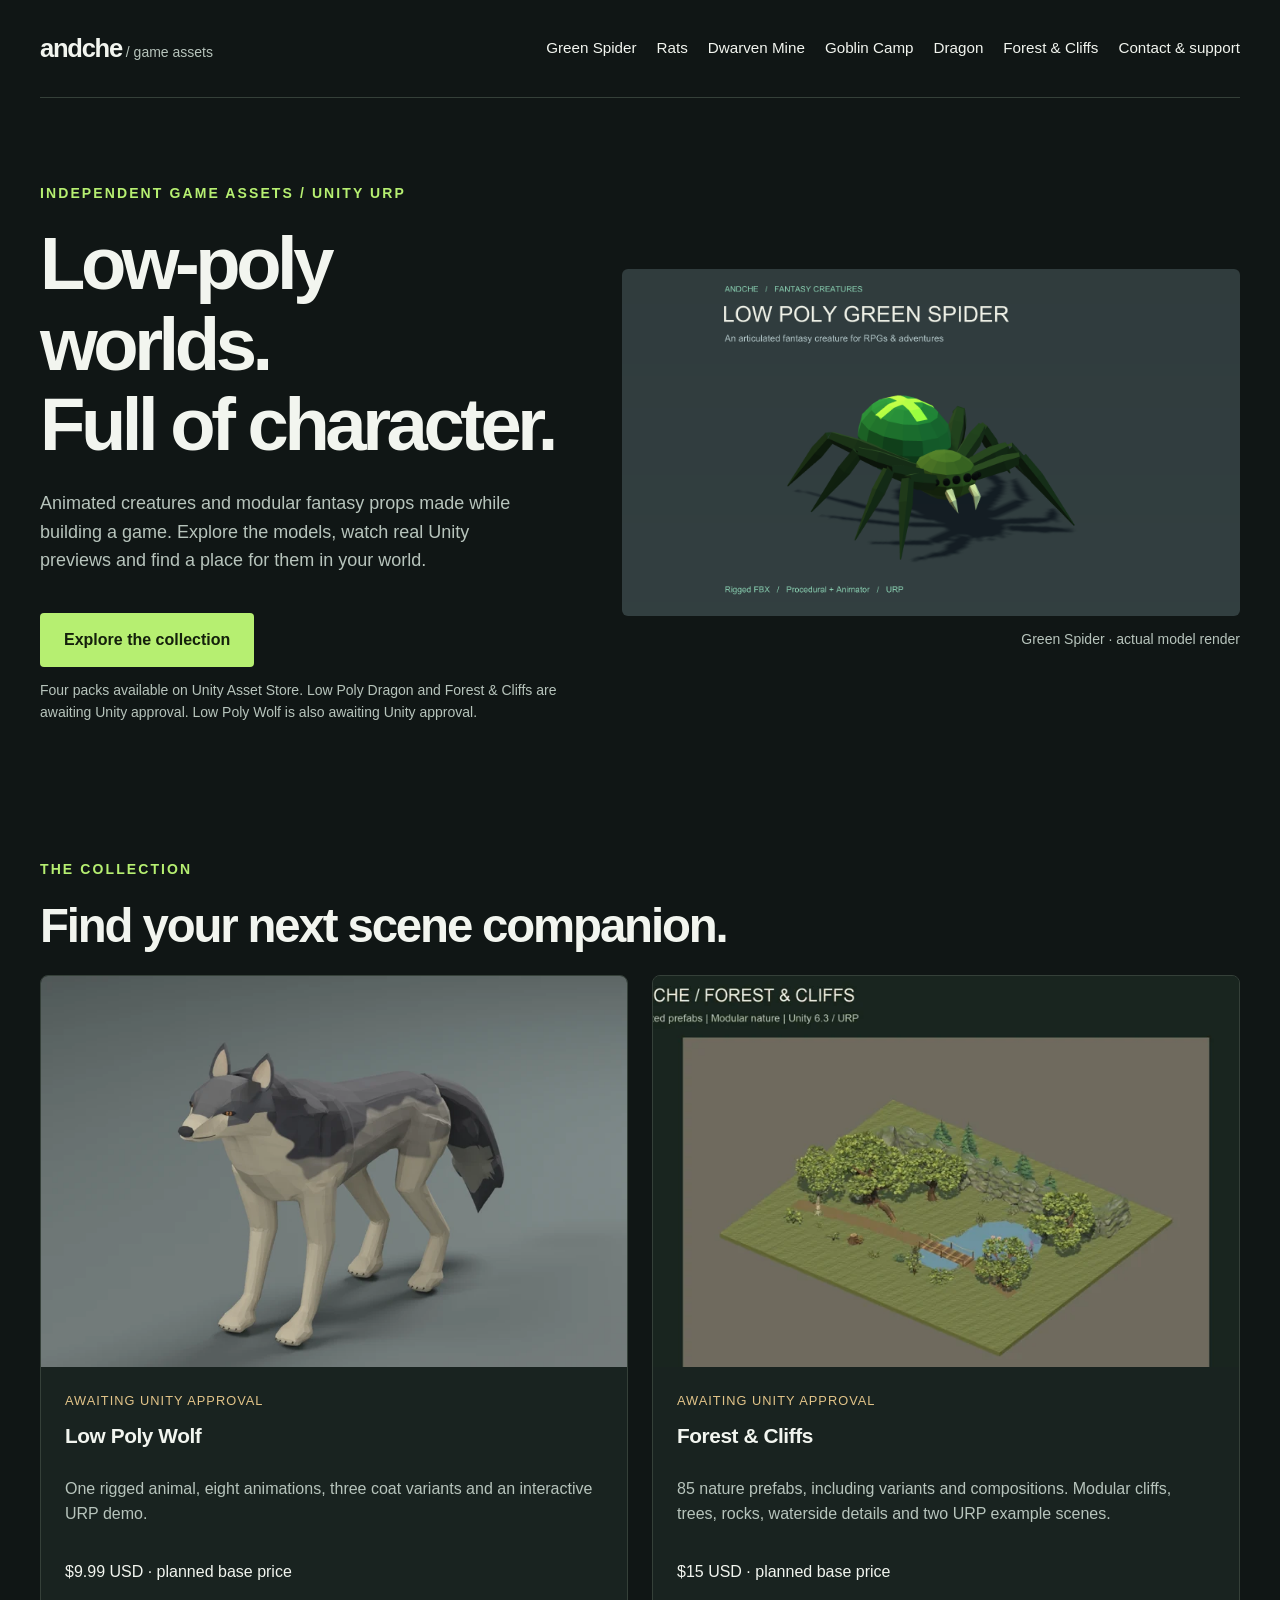
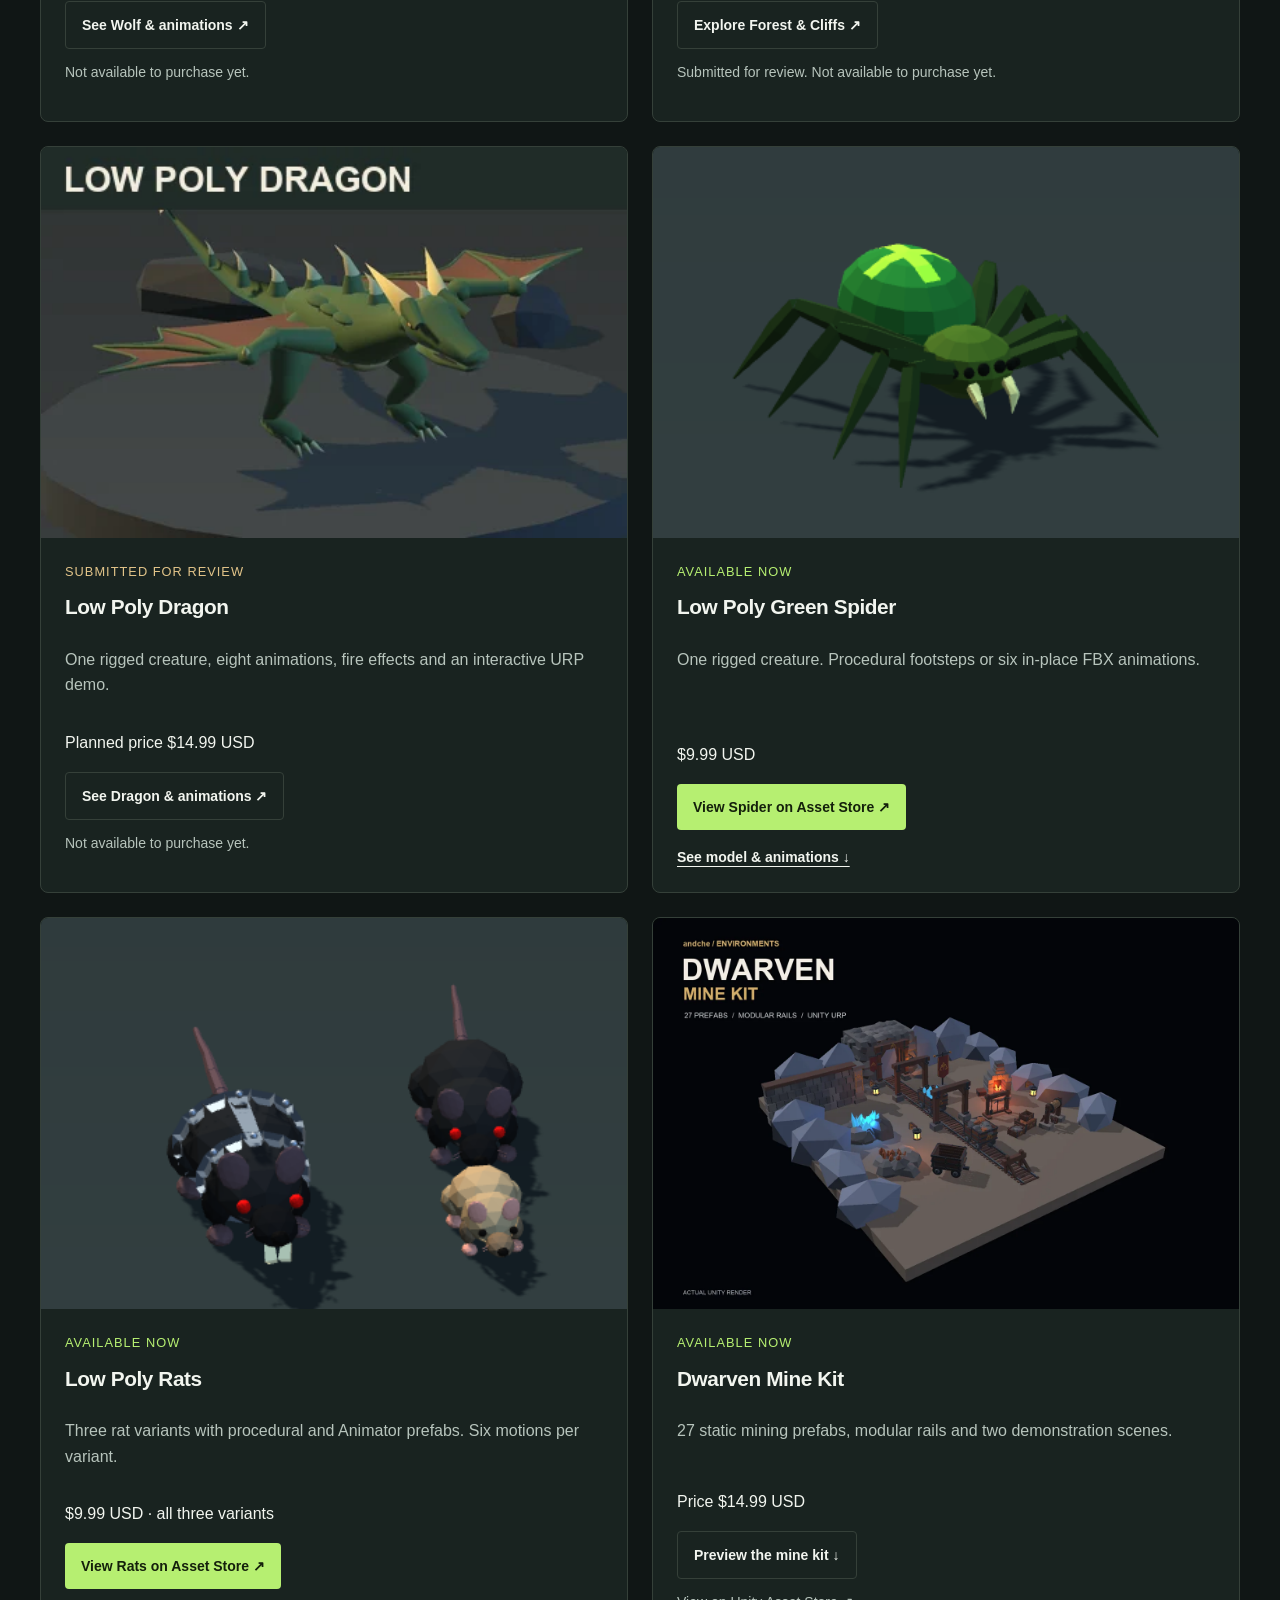
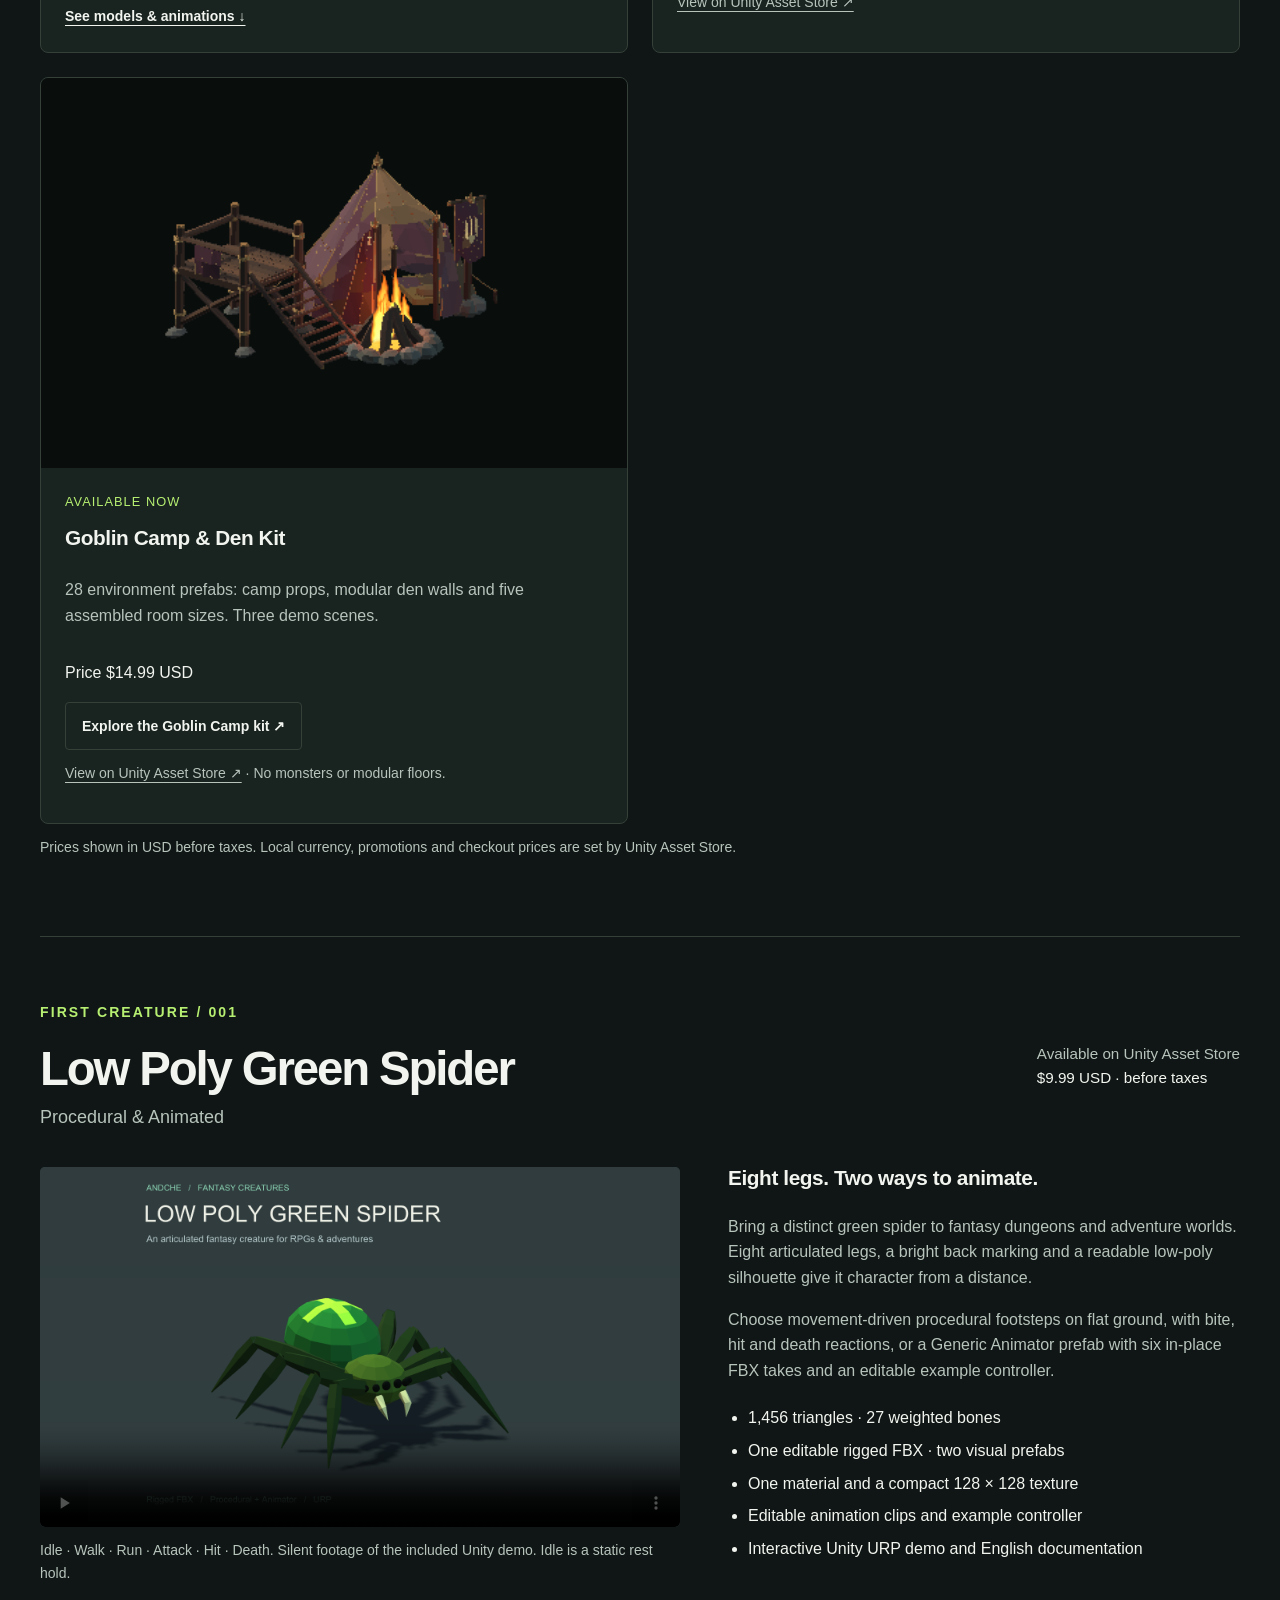
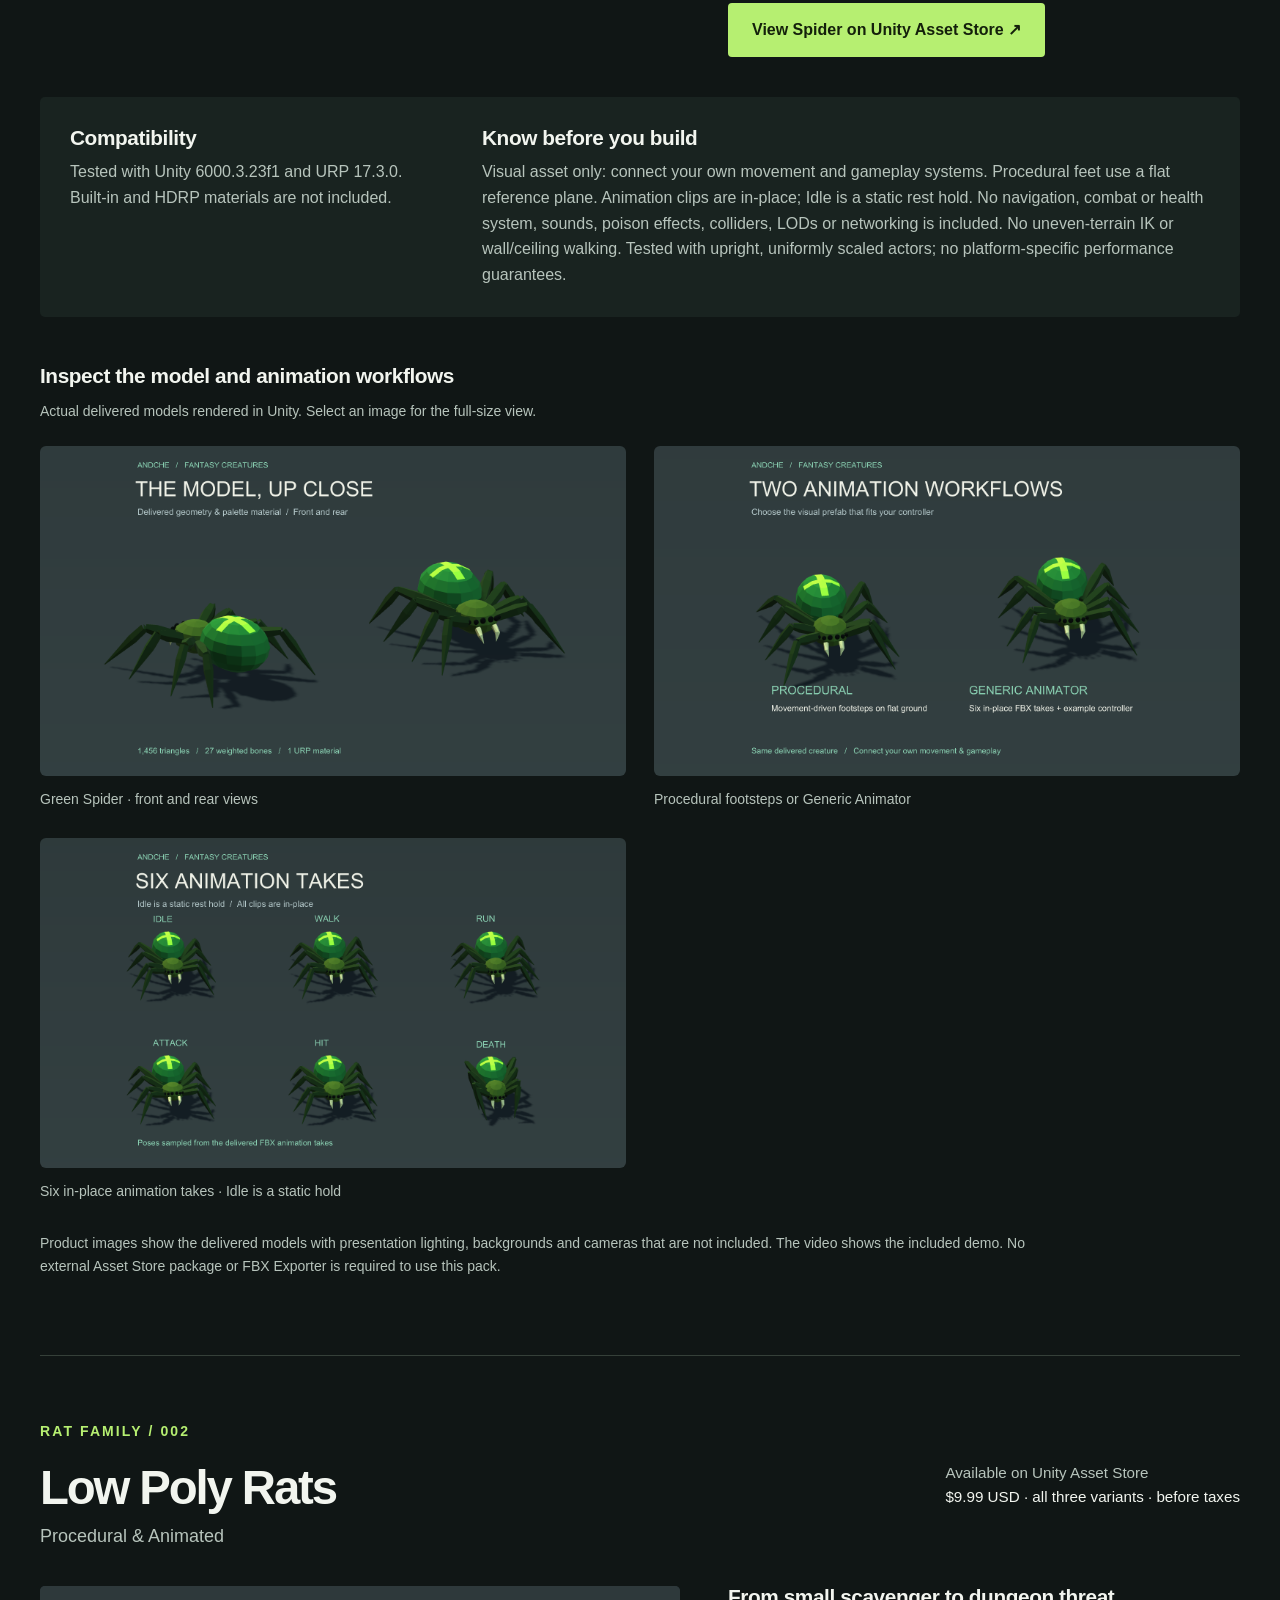
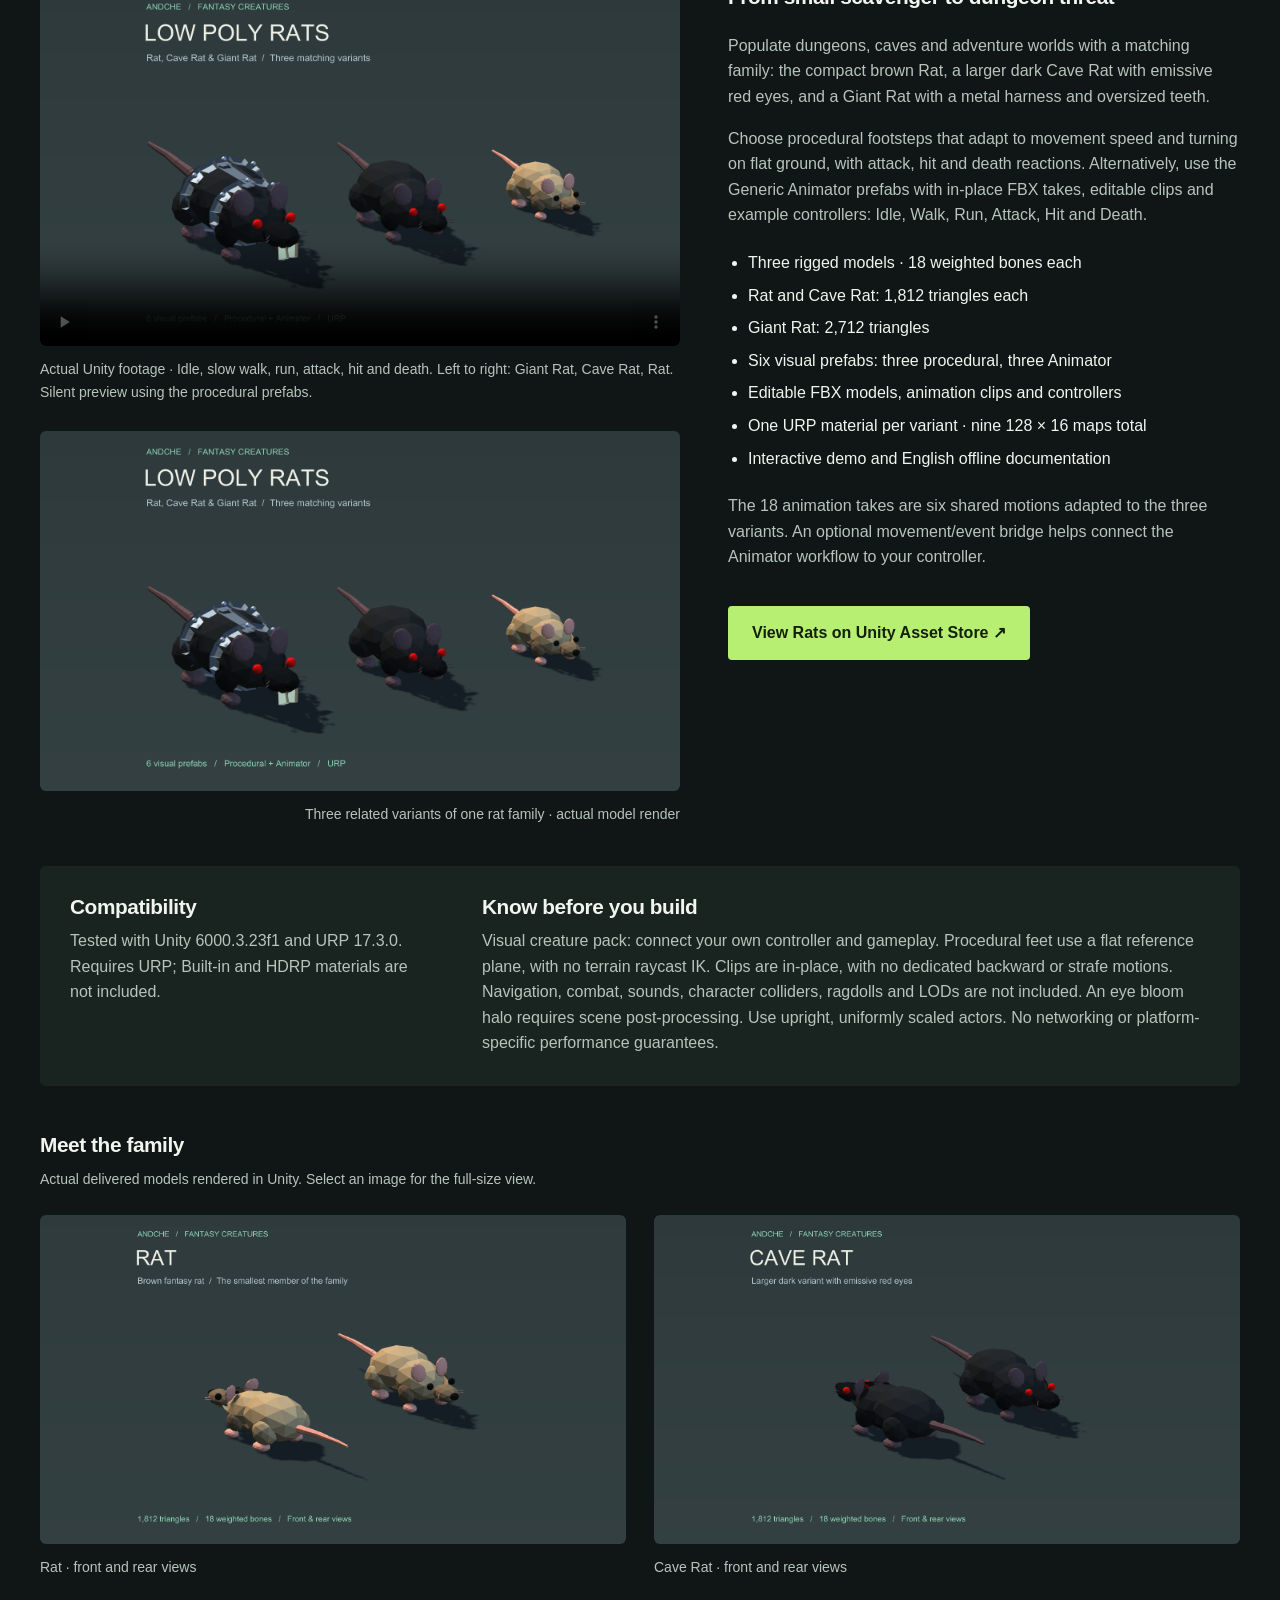
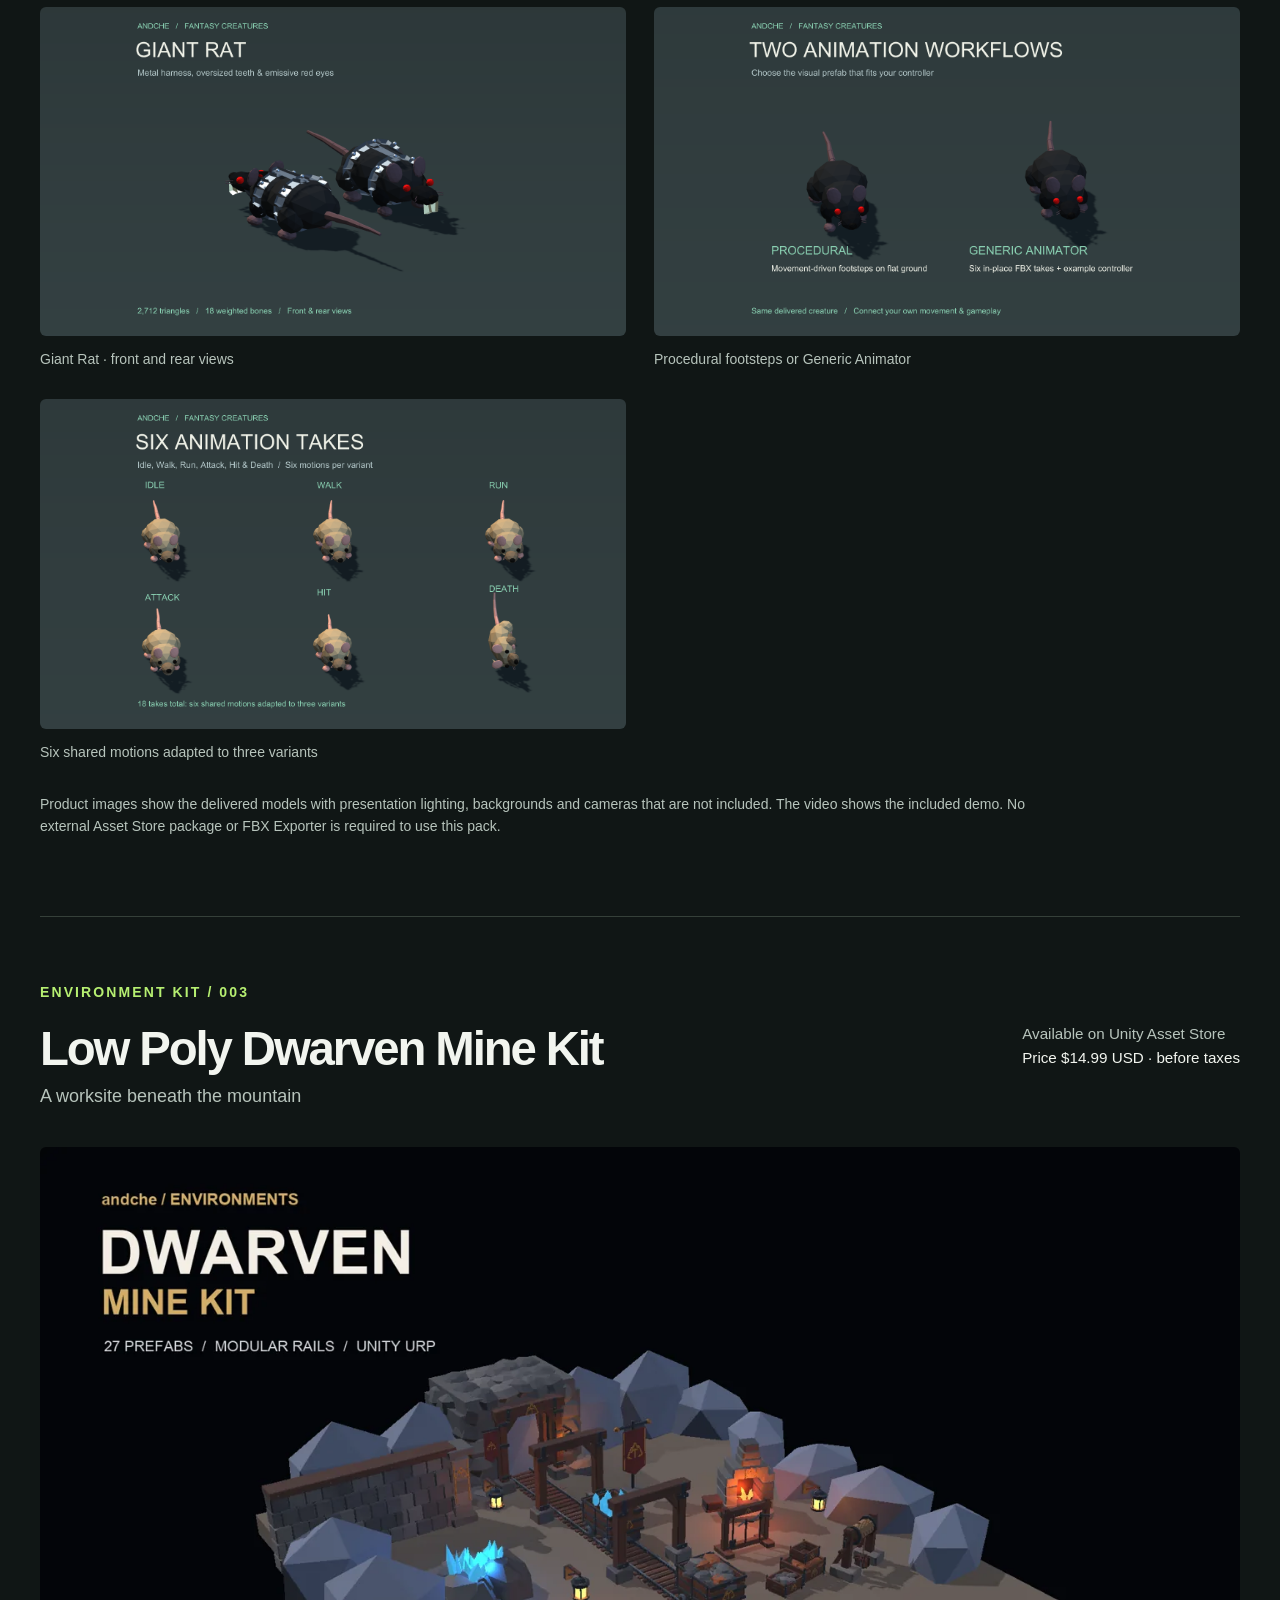
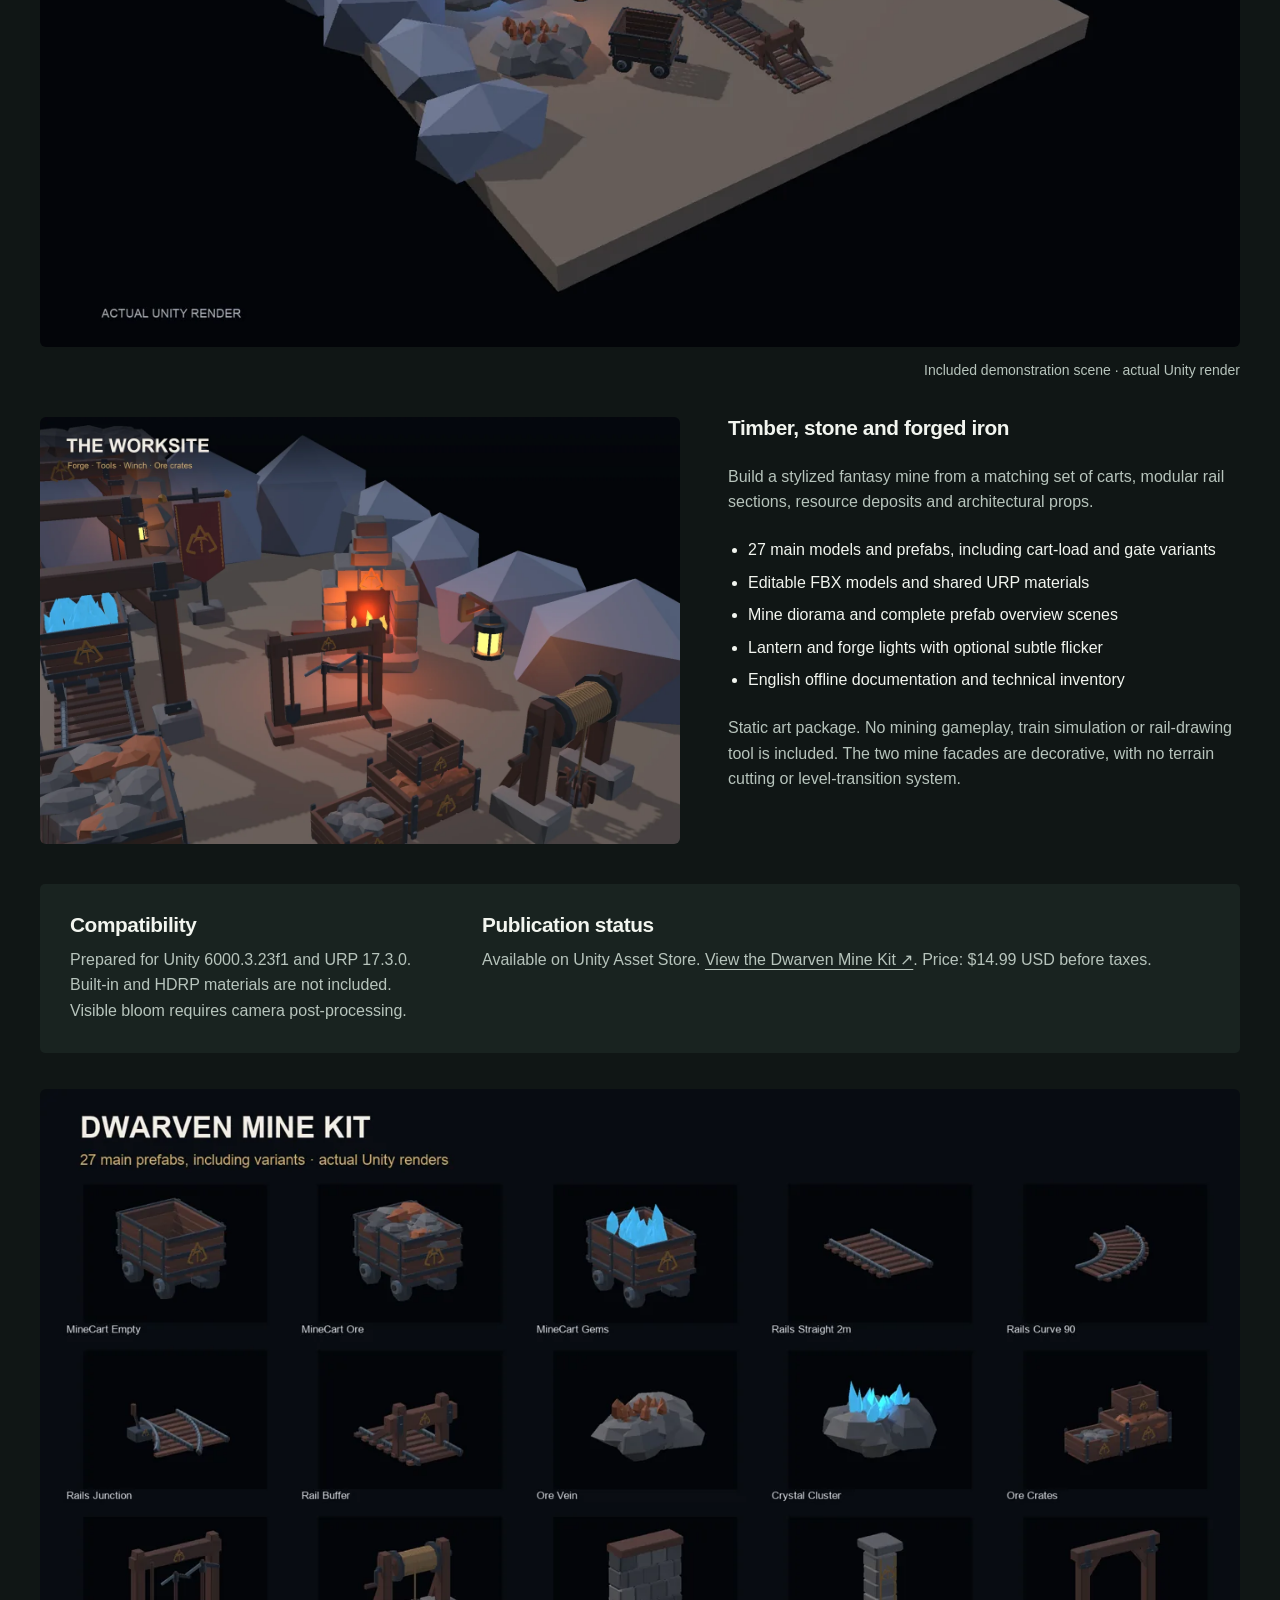
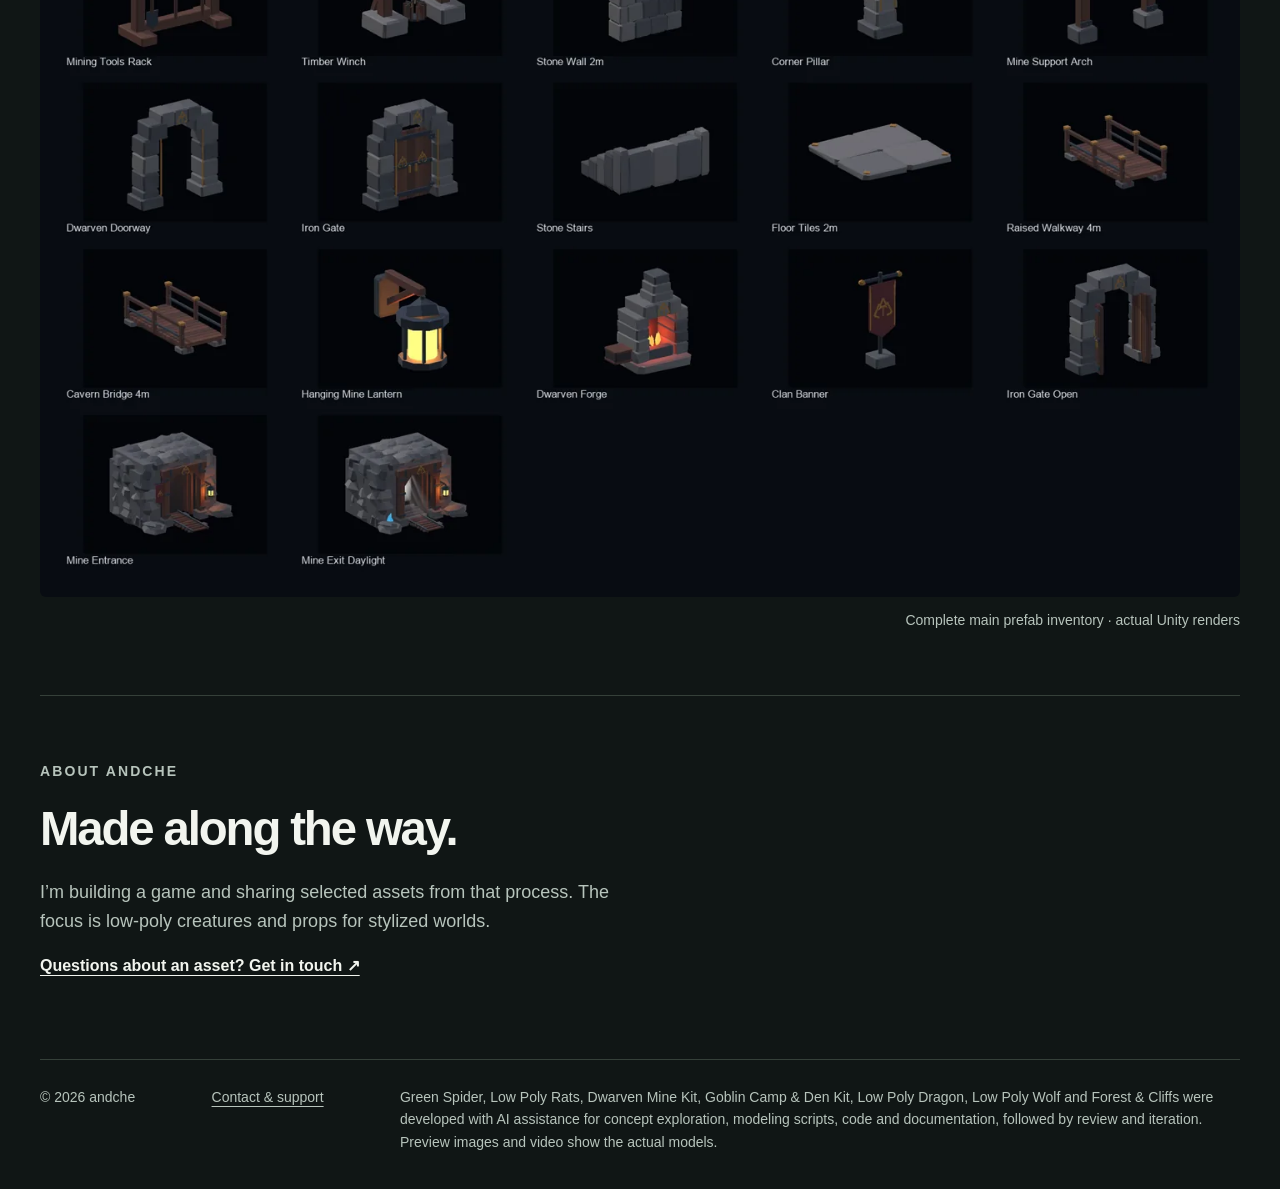
==== commit f44fc9b4: "Show Wolf awaiting Unity approval after confirmed submission" ====
--- a/index.html
+++ b/index.html
@@ -13,12 +13,12 @@
   <header class="wrap"><a class="brand" href="index.html" aria-label="andche home">andche<span> / game assets</span></a><nav aria-label="Main navigation"><a href="#spider">Green Spider</a><a href="#rats">Rats</a><a href="#dwarven-mine">Dwarven Mine</a><a href="goblin-camp.html">Goblin Camp</a><a href="dragon.html">Dragon</a><a href="forest-cliffs.html">Forest &amp; Cliffs</a><a href="contact.html">Contact &amp; support</a></nav></header>
   <main id="main">
     <section class="hero wrap">
-      <div><p class="eyebrow">Independent game assets / Unity URP</p><h1>Low-poly worlds.<br>Full of character.</h1><p class="lead">Animated creatures and modular fantasy props made while building a game. Explore the models, watch real Unity previews and find a place for them in your world.</p><a class="button" href="#collection">Explore the collection</a><p class="caption">Four packs available on Unity Asset Store. Low Poly Dragon and Forest &amp; Cliffs are awaiting Unity approval. Low Poly Wolf is coming soon.</p></div>
+      <div><p class="eyebrow">Independent game assets / Unity URP</p><h1>Low-poly worlds.<br>Full of character.</h1><p class="lead">Animated creatures and modular fantasy props made while building a game. Explore the models, watch real Unity previews and find a place for them in your world.</p><a class="button" href="#collection">Explore the collection</a><p class="caption">Four packs available on Unity Asset Store. Low Poly Dragon and Forest &amp; Cliffs are awaiting Unity approval. Low Poly Wolf is also awaiting Unity approval.</p></div>
       <figure><img src="spider-hero-20261018.webp" width="1600" height="900" alt="Faceted green spider with eight dark legs, pointed fangs and a bright marking on its abdomen"><figcaption>Green Spider · actual model render</figcaption></figure>
     </section>
     <section id="collection" class="collection wrap" aria-labelledby="collection-title">
       <p class="eyebrow">The collection</p><h2 id="collection-title">Find your next scene companion.</h2>
-      <div class="asset-cards"><article class="asset-card"><a href="wolf.html"><img src="wolf-card.webp" width="840" height="560" loading="lazy" alt="Grey low-poly wolf with a pale chest and amber eyes"></a><div class="card-body"><p class="asset-status pending">Coming soon</p><h3>Low Poly Wolf</h3><p>One rigged animal, eight animations, three coat variants and an interactive URP demo.</p><p class="card-price">$9.99 USD · planned base price</p><a class="button secondary" href="wolf.html">See Wolf &amp; animations ↗</a><p class="caption">Not available to purchase yet.</p></div></article><article class="asset-card"><a href="forest-cliffs.html"><img src="forest-cliffs-card.webp" width="840" height="473" loading="lazy" alt="Stylized woodland pond with trees, modular cliffs, rocks and a timber bridge"></a><div class="card-body"><p class="asset-status pending">Awaiting Unity approval</p><h3>Forest &amp; Cliffs</h3><p>85 nature prefabs, including variants and compositions. Modular cliffs, trees, rocks, waterside details and two URP example scenes.</p><p class="card-price">$15 USD · planned base price</p><a class="button secondary" href="forest-cliffs.html">Explore Forest &amp; Cliffs ↗</a><p class="caption">Submitted for review. Not available to purchase yet.</p></div></article><article class="asset-card"><a href="dragon.html"><img src="dragon-card.webp" width="420" height="280" loading="lazy" alt="Green low-poly dragon with spread red wings"></a><div class="card-body"><p class="asset-status pending">Submitted for review</p><h3>Low Poly Dragon</h3><p>One rigged creature, eight animations, fire effects and an interactive URP demo.</p><p class="card-price">Planned price $14.99 USD</p><a class="button secondary" href="dragon.html">See Dragon &amp; animations ↗</a><p class="caption">Not available to purchase yet.</p></div></article>
+      <div class="asset-cards"><article class="asset-card"><a href="wolf.html"><img src="wolf-card.webp" width="840" height="560" loading="lazy" alt="Grey low-poly wolf with a pale chest and amber eyes"></a><div class="card-body"><p class="asset-status pending">Awaiting Unity approval</p><h3>Low Poly Wolf</h3><p>One rigged animal, eight animations, three coat variants and an interactive URP demo.</p><p class="card-price">$9.99 USD · planned base price</p><a class="button secondary" href="wolf.html">See Wolf &amp; animations ↗</a><p class="caption">Not available to purchase yet.</p></div></article><article class="asset-card"><a href="forest-cliffs.html"><img src="forest-cliffs-card.webp" width="840" height="473" loading="lazy" alt="Stylized woodland pond with trees, modular cliffs, rocks and a timber bridge"></a><div class="card-body"><p class="asset-status pending">Awaiting Unity approval</p><h3>Forest &amp; Cliffs</h3><p>85 nature prefabs, including variants and compositions. Modular cliffs, trees, rocks, waterside details and two URP example scenes.</p><p class="card-price">$15 USD · planned base price</p><a class="button secondary" href="forest-cliffs.html">Explore Forest &amp; Cliffs ↗</a><p class="caption">Submitted for review. Not available to purchase yet.</p></div></article><article class="asset-card"><a href="dragon.html"><img src="dragon-card.webp" width="420" height="280" loading="lazy" alt="Green low-poly dragon with spread red wings"></a><div class="card-body"><p class="asset-status pending">Submitted for review</p><h3>Low Poly Dragon</h3><p>One rigged creature, eight animations, fire effects and an interactive URP demo.</p><p class="card-price">Planned price $14.99 USD</p><a class="button secondary" href="dragon.html">See Dragon &amp; animations ↗</a><p class="caption">Not available to purchase yet.</p></div></article>
         <article class="asset-card"><a href="#spider" aria-label="Explore Low Poly Green Spider"><img src="spider-card-20261018.webp" width="420" height="280" loading="lazy" alt="The green low-poly spider with its eight articulated legs"></a><div class="card-body"><p class="asset-status">Available now</p><h3>Low Poly Green Spider</h3><p>One rigged creature. Procedural footsteps or six in-place FBX animations.</p><p class="card-price">$9.99 USD</p><a class="button" href="https://assetstore.unity.com/packages/3d/characters/animals/insects/low-poly-green-spider-procedural-animated-406986">View Spider on Asset Store ↗</a><a class="text-link" href="#spider">See model &amp; animations ↓</a></div></article>
         <article class="asset-card"><a href="#rats" aria-label="Explore Low Poly Rats"><img src="rats-card-20261018.webp" width="420" height="280" loading="lazy" alt="Giant Rat, Cave Rat and brown Rat shown together"></a><div class="card-body"><p class="asset-status">Available now</p><h3>Low Poly Rats</h3><p>Three rat variants with procedural and Animator prefabs. Six motions per variant.</p><p class="card-price">$9.99 USD · all three variants</p><a class="button" href="https://assetstore.unity.com/packages/3d/characters/animals/mammals/low-poly-rats-procedural-animated-407100">View Rats on Asset Store ↗</a><a class="text-link" href="#rats">See models &amp; animations ↓</a></div></article>
         <article class="asset-card"><a href="#dwarven-mine" aria-label="Explore the Dwarven Mine Kit"><img src="mine-cover.webp" width="1950" height="1300" loading="lazy" alt="Dwarven mine diorama with carts, rails, crystals and a forge"></a><div class="card-body"><p class="asset-status">Available now</p><h3>Dwarven Mine Kit</h3><p>27 static mining prefabs, modular rails and two demonstration scenes.</p><p class="card-price">Price $14.99 USD</p><a class="button secondary" href="#dwarven-mine">Preview the mine kit ↓</a><p class="caption"><a href="https://assetstore.unity.com/packages/slug/418776">View on Unity Asset Store ↗</a></p></div></article>
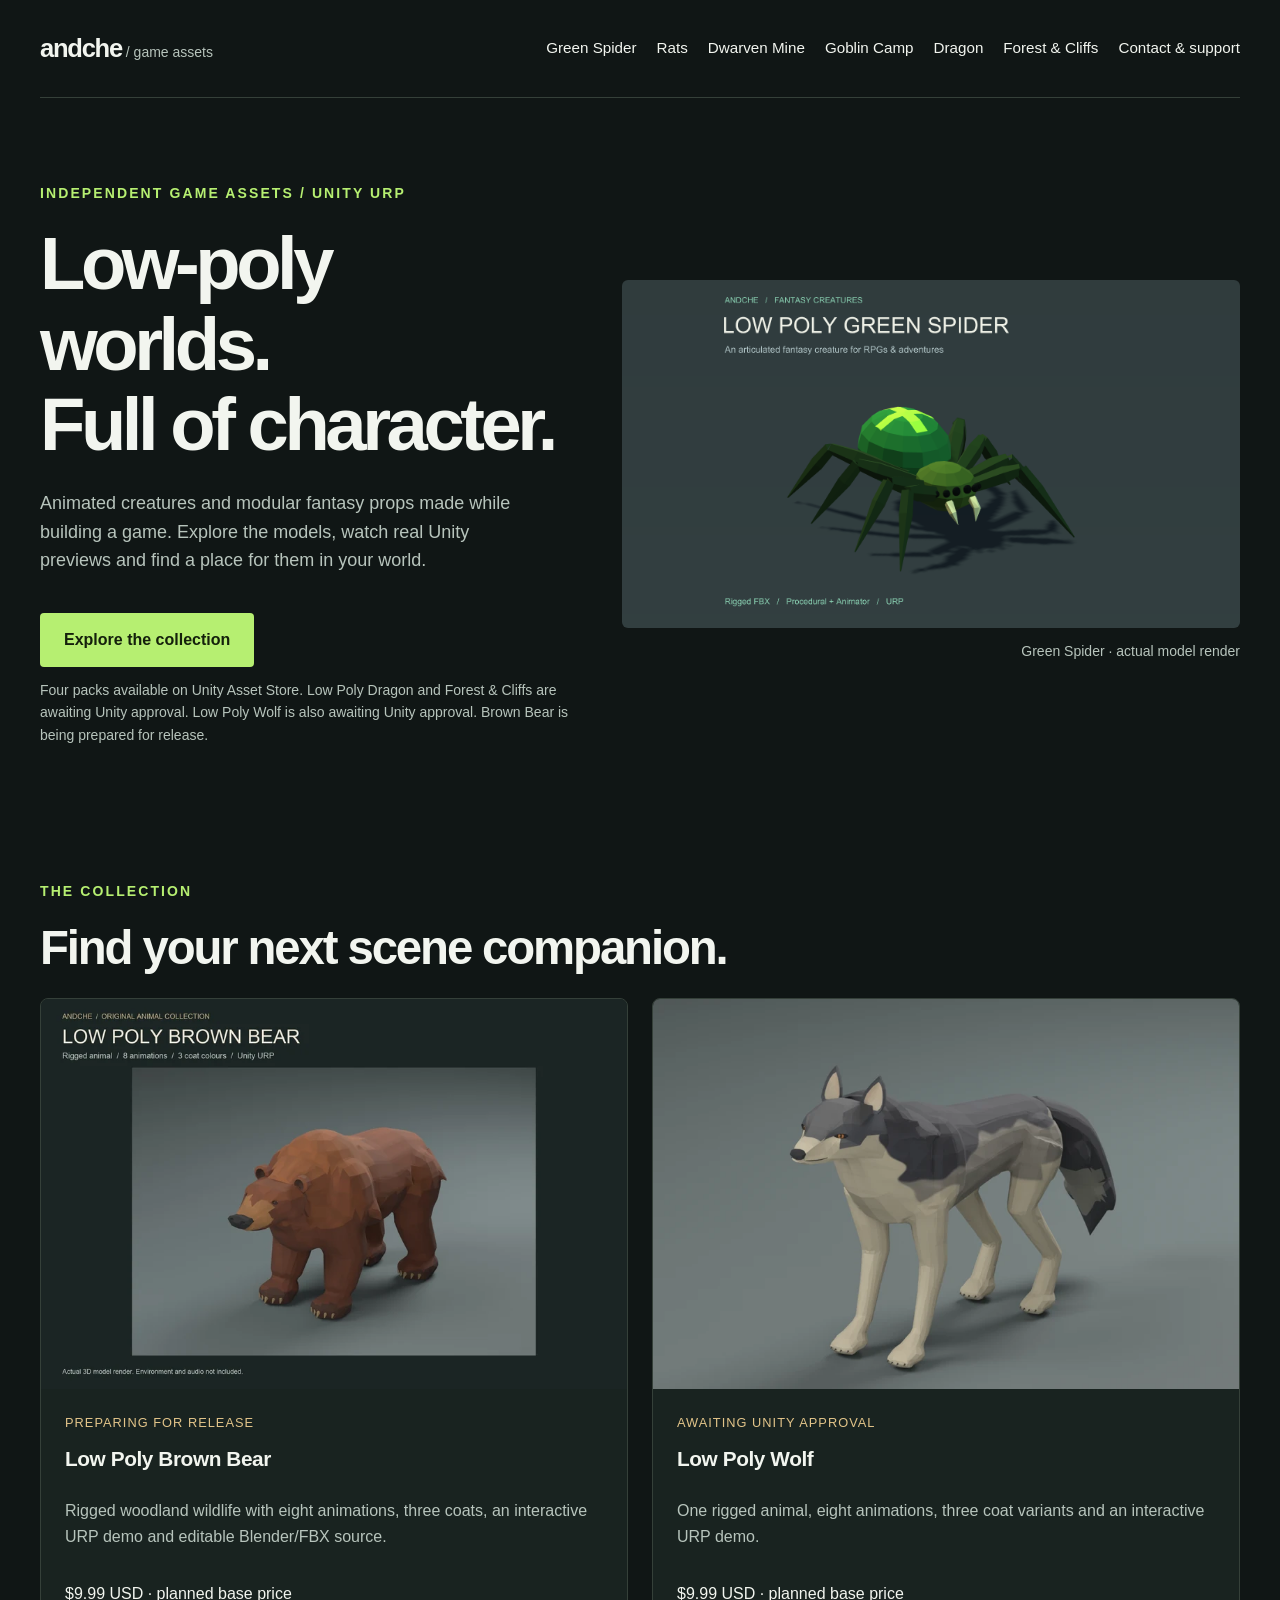
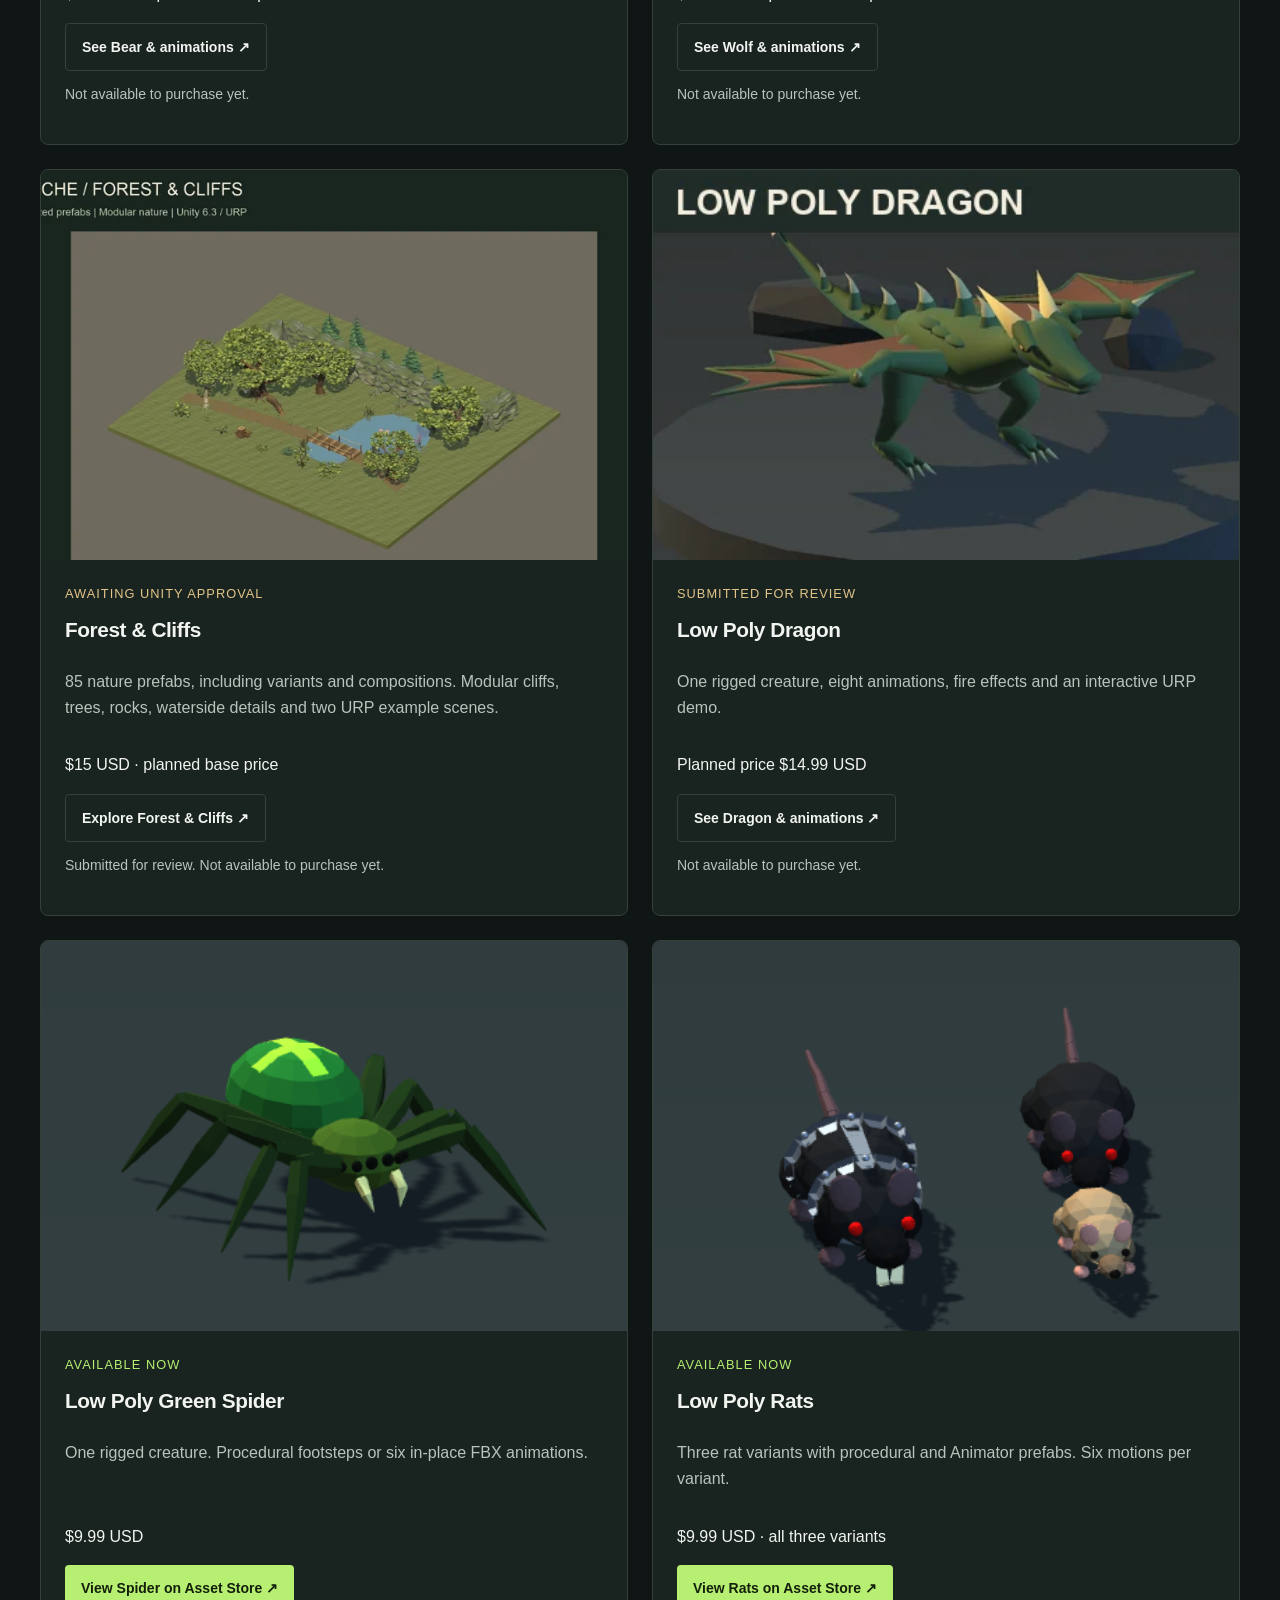
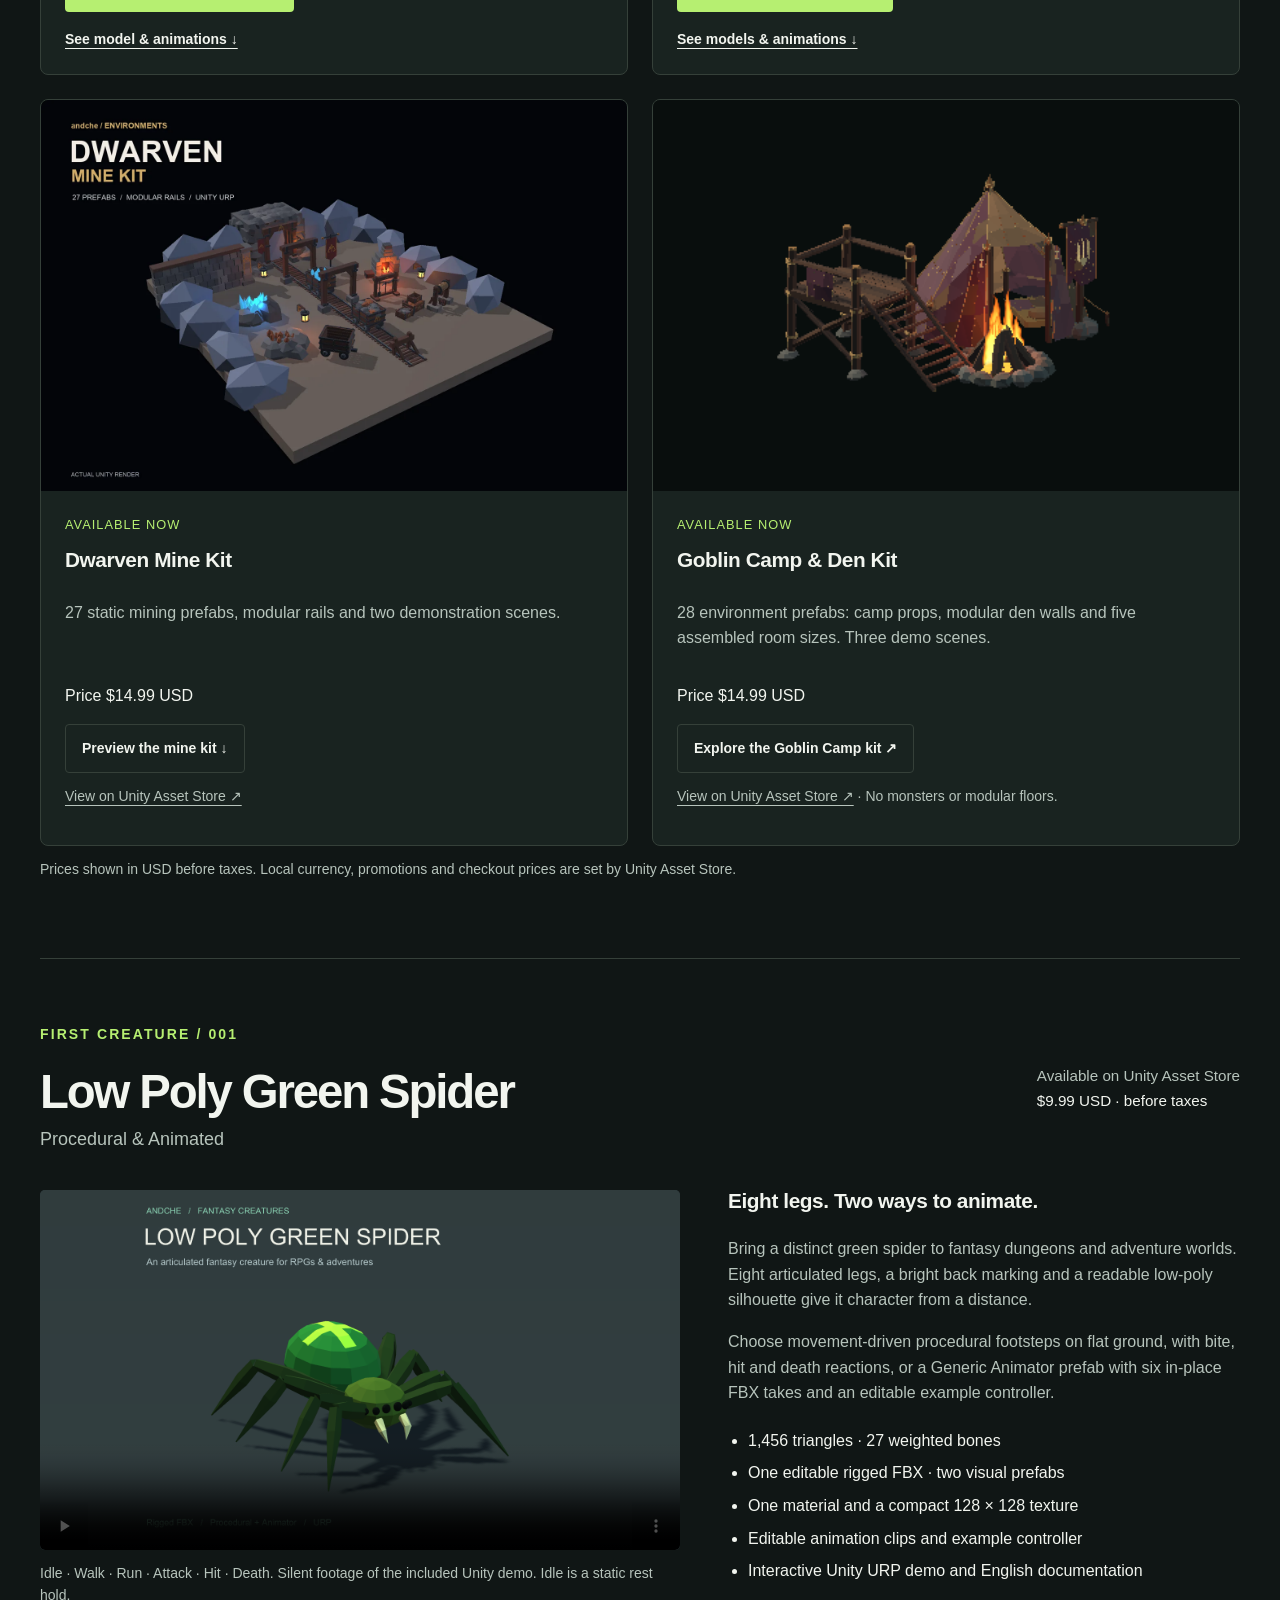
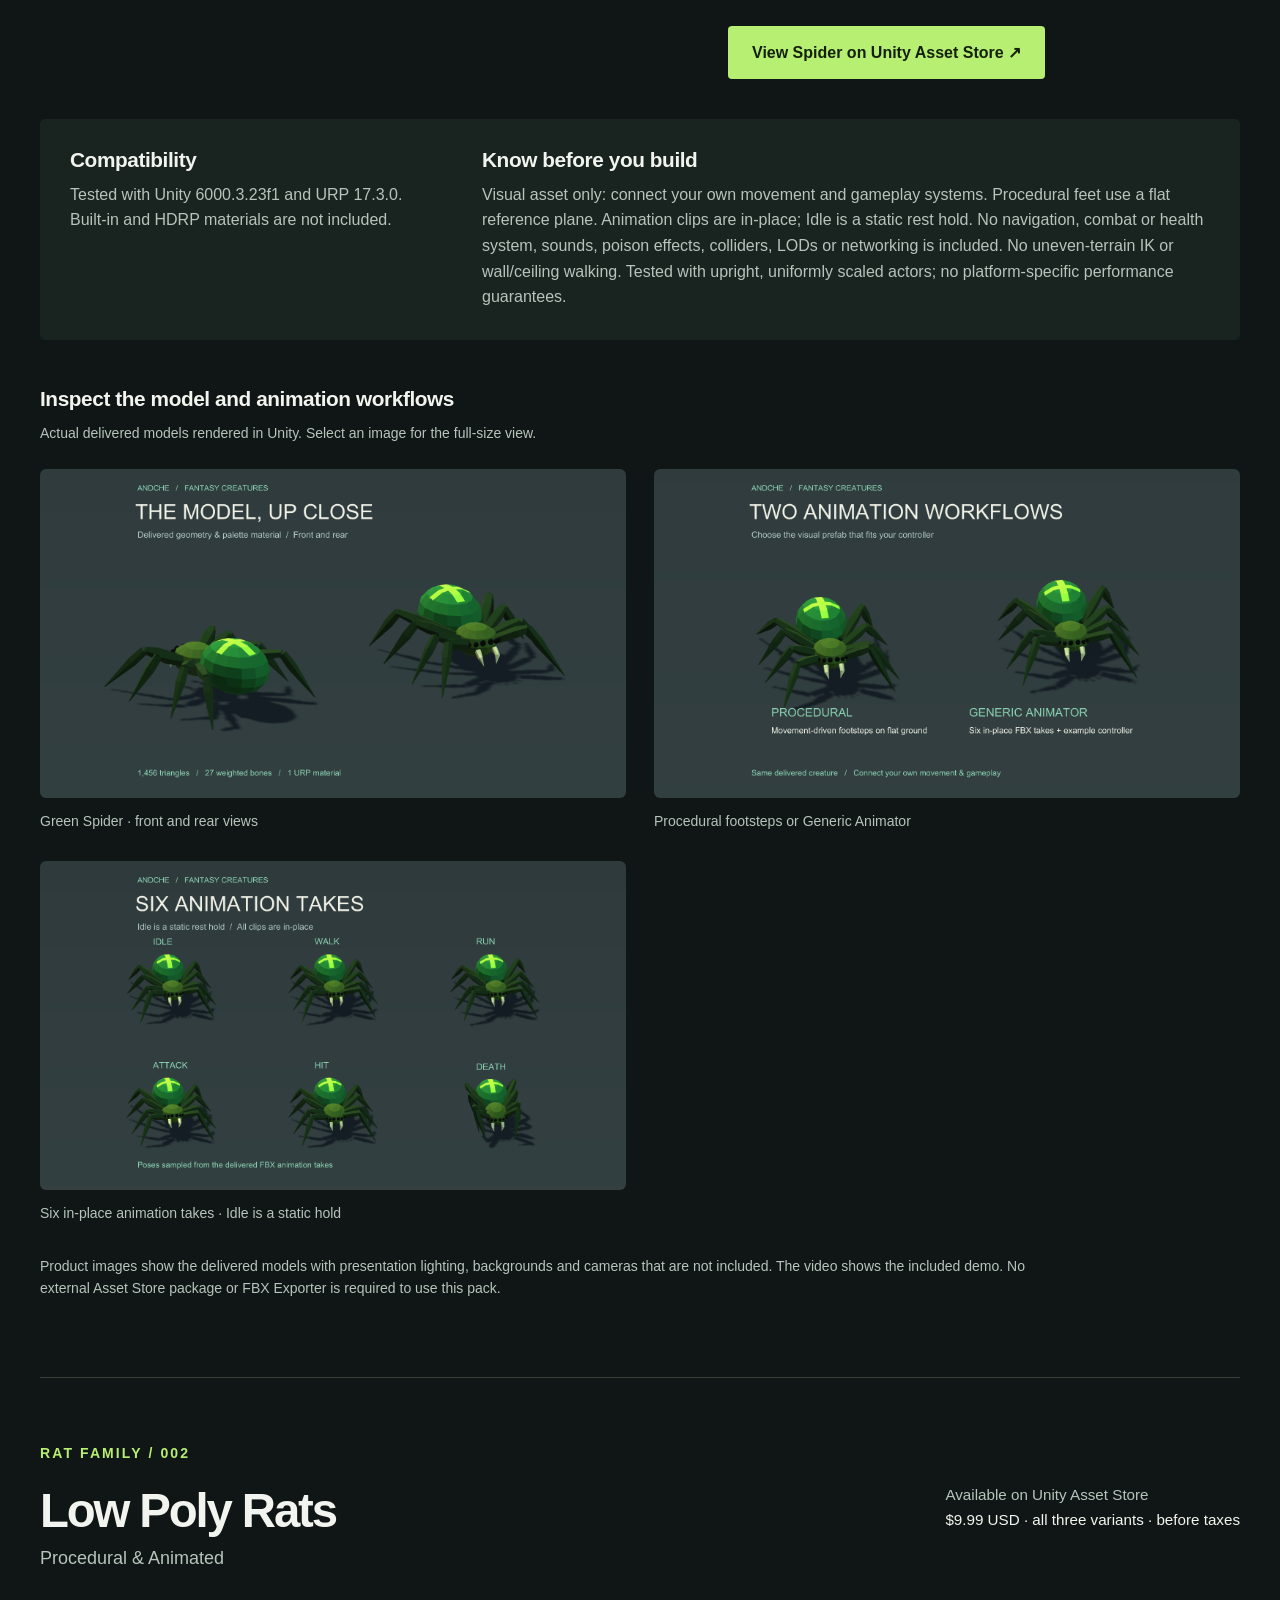
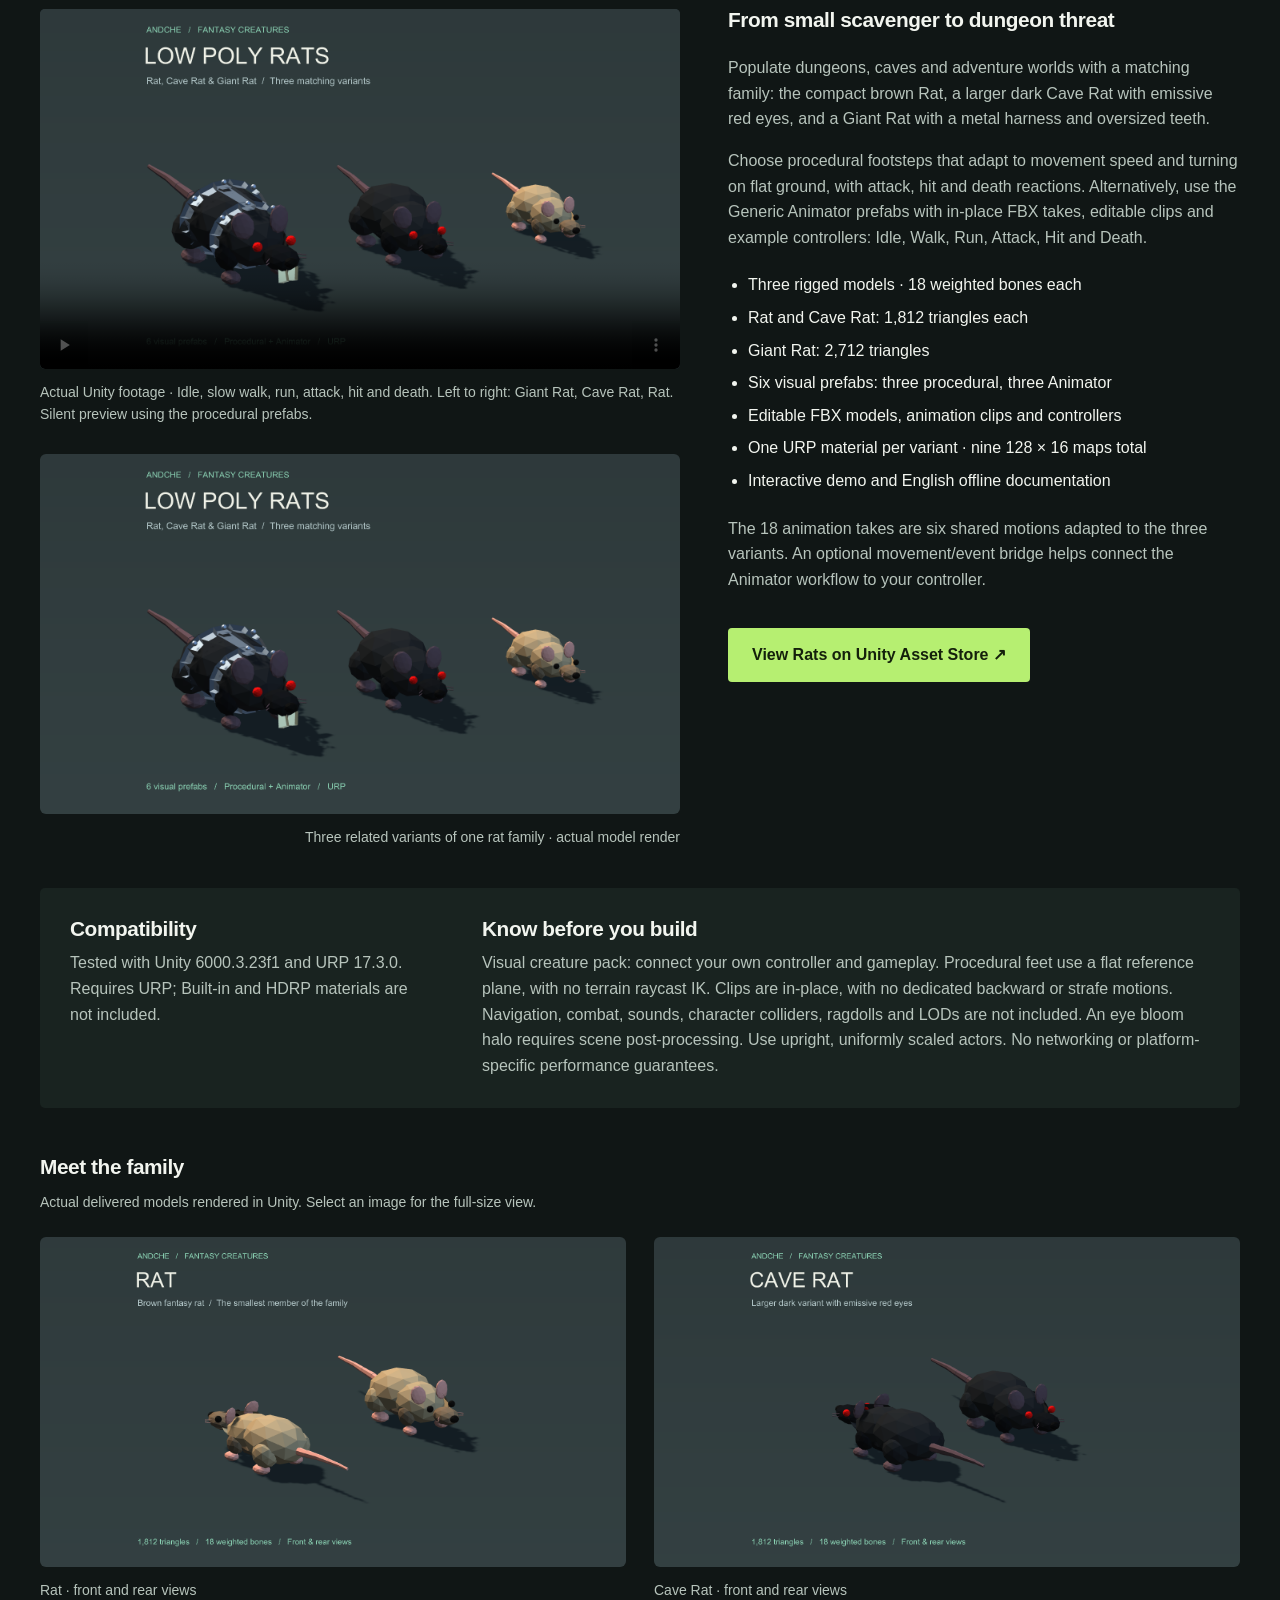
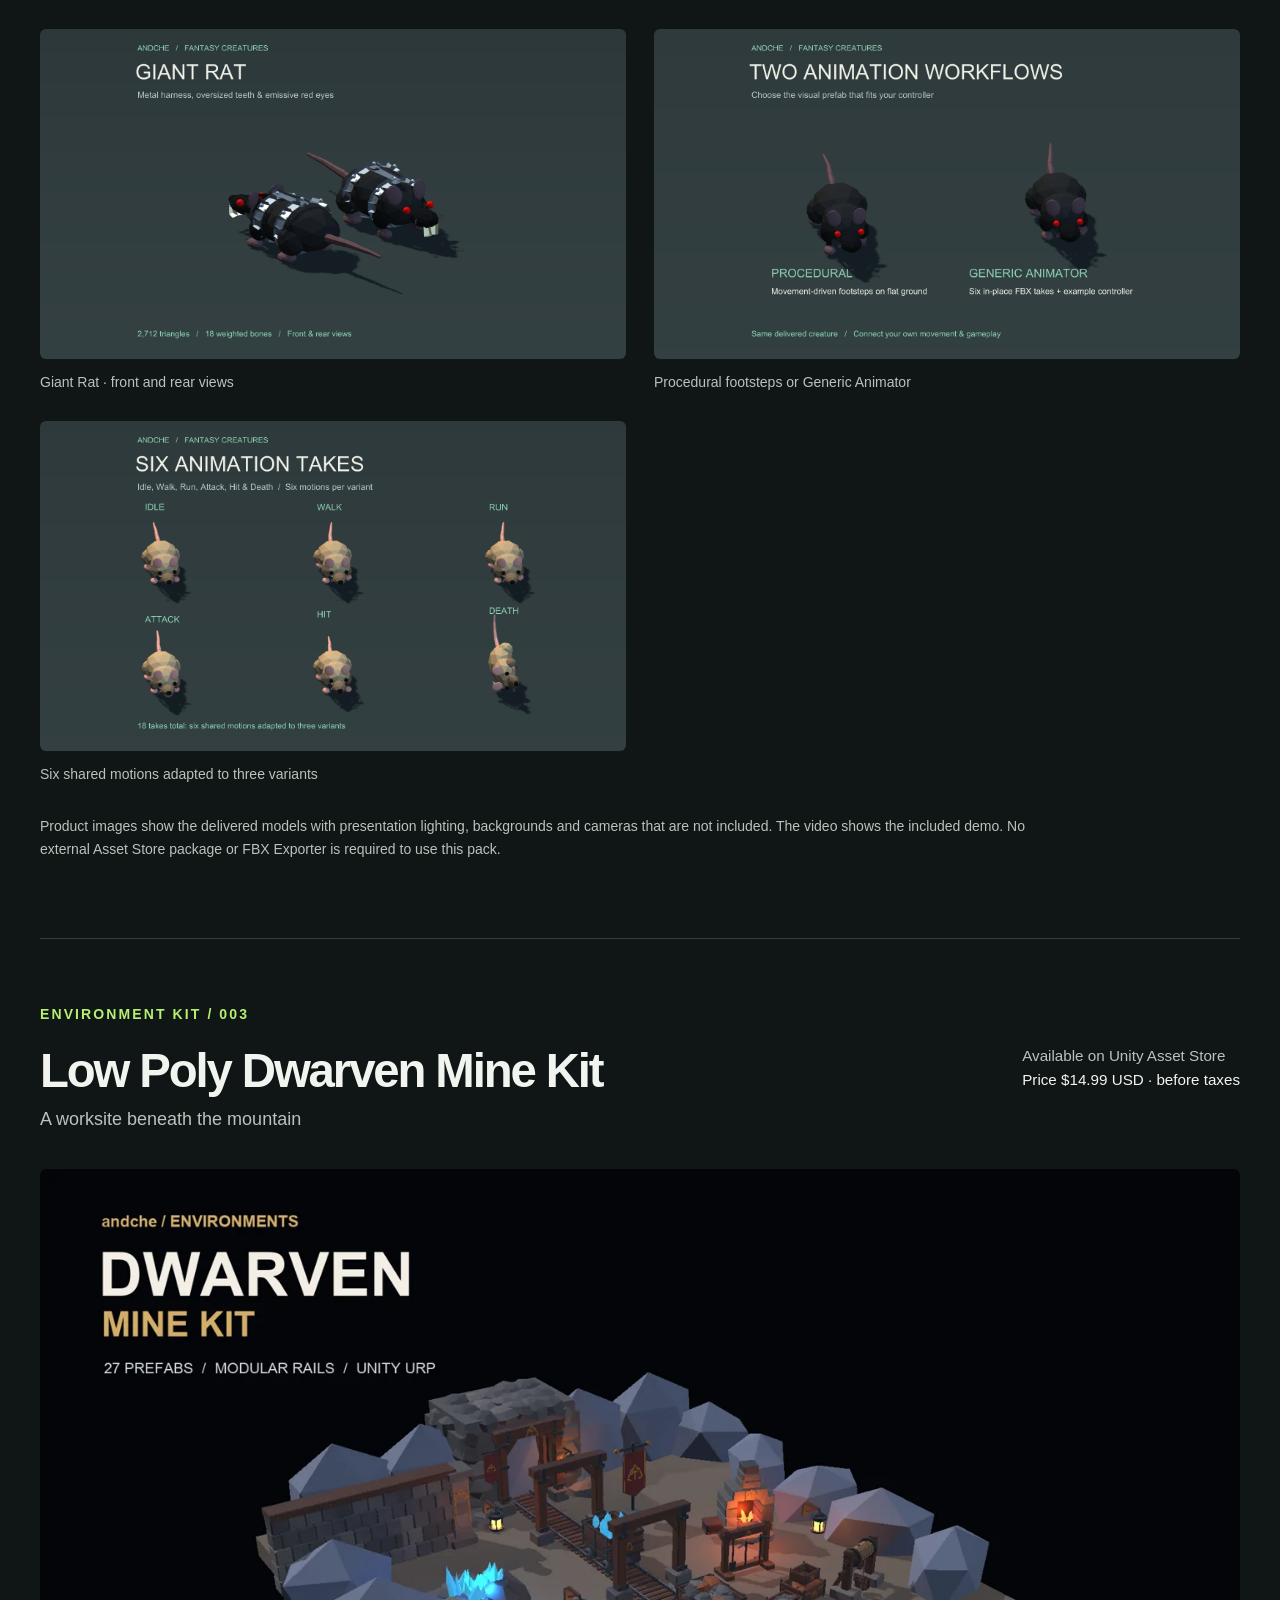
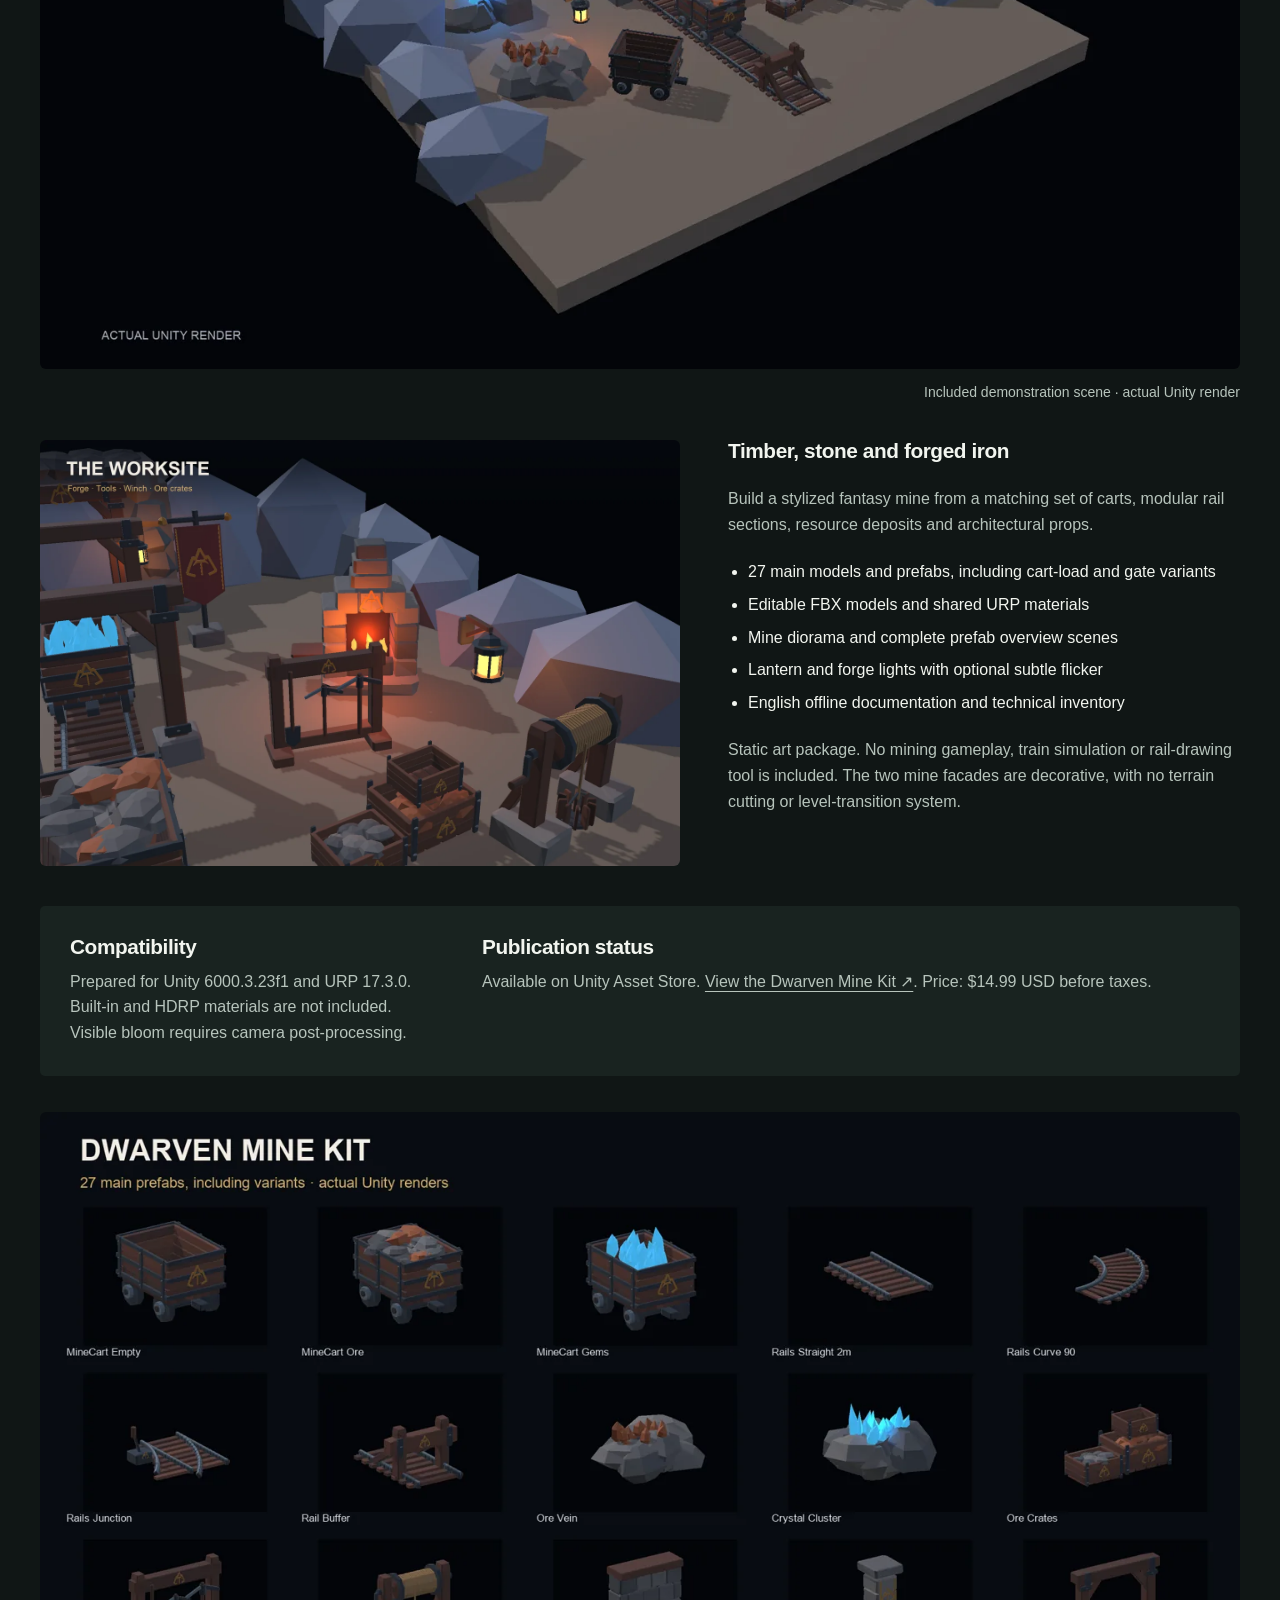
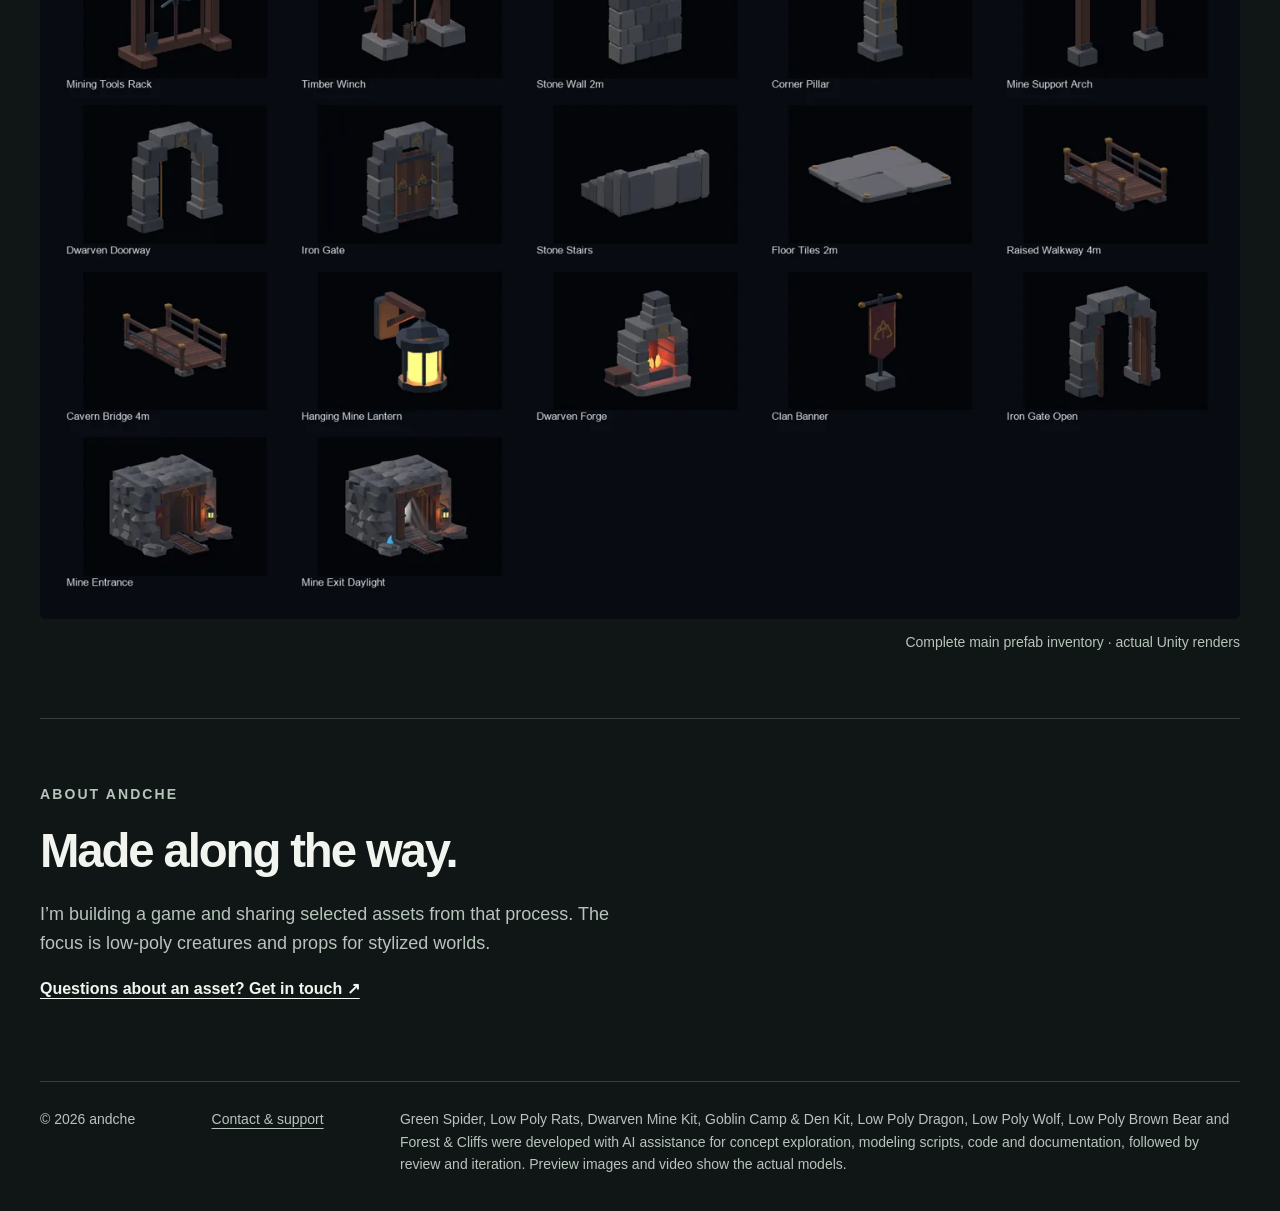
==== commit 2ce64f21: "Add Brown Bear English product page, animation video and $9.99 planned price" ====
--- a/index.html
+++ b/index.html
@@ -3,7 +3,7 @@
 <head>
   <meta charset="utf-8"><meta name="viewport" content="width=device-width,initial-scale=1">
   <title>andche — Low-poly creatures and environments for Unity</title>
-  <meta name="description" content="Low-poly creatures and fantasy environment kits for Unity URP. Explore animated wolves, dragons, rats and spiders, Dwarven Mine, Goblin Camp and Forest &amp; Cliffs with actual Unity previews.">
+  <meta name="description" content="Low-poly creatures and fantasy environment kits for Unity URP. Explore animated bears, wolves, dragons, rats and spiders, Dwarven Mine, Goblin Camp and Forest &amp; Cliffs with actual Unity previews.">
   <link rel="canonical" href="https://andreaschef-star.github.io/andche-assets/">
   <meta property="og:type" content="website"><meta property="og:title" content="andche — Low-poly creatures and environments for Unity"><meta property="og:description" content="Animated creatures, editable models and modular fantasy props for Unity URP. Watch actual Unity previews and explore the collection."><meta property="og:url" content="https://andreaschef-star.github.io/andche-assets/"><meta property="og:image" content="https://andreaschef-star.github.io/andche-assets/rats-family-20261018.webp">
   <link rel="icon" href="spider-icon-20261018.webp"><link rel="stylesheet" href="style.css?v=20261030-forest">
@@ -13,12 +13,12 @@
   <header class="wrap"><a class="brand" href="index.html" aria-label="andche home">andche<span> / game assets</span></a><nav aria-label="Main navigation"><a href="#spider">Green Spider</a><a href="#rats">Rats</a><a href="#dwarven-mine">Dwarven Mine</a><a href="goblin-camp.html">Goblin Camp</a><a href="dragon.html">Dragon</a><a href="forest-cliffs.html">Forest &amp; Cliffs</a><a href="contact.html">Contact &amp; support</a></nav></header>
   <main id="main">
     <section class="hero wrap">
-      <div><p class="eyebrow">Independent game assets / Unity URP</p><h1>Low-poly worlds.<br>Full of character.</h1><p class="lead">Animated creatures and modular fantasy props made while building a game. Explore the models, watch real Unity previews and find a place for them in your world.</p><a class="button" href="#collection">Explore the collection</a><p class="caption">Four packs available on Unity Asset Store. Low Poly Dragon and Forest &amp; Cliffs are awaiting Unity approval. Low Poly Wolf is also awaiting Unity approval.</p></div>
+      <div><p class="eyebrow">Independent game assets / Unity URP</p><h1>Low-poly worlds.<br>Full of character.</h1><p class="lead">Animated creatures and modular fantasy props made while building a game. Explore the models, watch real Unity previews and find a place for them in your world.</p><a class="button" href="#collection">Explore the collection</a><p class="caption">Four packs available on Unity Asset Store. Low Poly Dragon and Forest &amp; Cliffs are awaiting Unity approval. Low Poly Wolf is also awaiting Unity approval. Brown Bear is being prepared for release.</p></div>
       <figure><img src="spider-hero-20261018.webp" width="1600" height="900" alt="Faceted green spider with eight dark legs, pointed fangs and a bright marking on its abdomen"><figcaption>Green Spider · actual model render</figcaption></figure>
     </section>
     <section id="collection" class="collection wrap" aria-labelledby="collection-title">
       <p class="eyebrow">The collection</p><h2 id="collection-title">Find your next scene companion.</h2>
-      <div class="asset-cards"><article class="asset-card"><a href="wolf.html"><img src="wolf-card.webp" width="840" height="560" loading="lazy" alt="Grey low-poly wolf with a pale chest and amber eyes"></a><div class="card-body"><p class="asset-status pending">Awaiting Unity approval</p><h3>Low Poly Wolf</h3><p>One rigged animal, eight animations, three coat variants and an interactive URP demo.</p><p class="card-price">$9.99 USD · planned base price</p><a class="button secondary" href="wolf.html">See Wolf &amp; animations ↗</a><p class="caption">Not available to purchase yet.</p></div></article><article class="asset-card"><a href="forest-cliffs.html"><img src="forest-cliffs-card.webp" width="840" height="473" loading="lazy" alt="Stylized woodland pond with trees, modular cliffs, rocks and a timber bridge"></a><div class="card-body"><p class="asset-status pending">Awaiting Unity approval</p><h3>Forest &amp; Cliffs</h3><p>85 nature prefabs, including variants and compositions. Modular cliffs, trees, rocks, waterside details and two URP example scenes.</p><p class="card-price">$15 USD · planned base price</p><a class="button secondary" href="forest-cliffs.html">Explore Forest &amp; Cliffs ↗</a><p class="caption">Submitted for review. Not available to purchase yet.</p></div></article><article class="asset-card"><a href="dragon.html"><img src="dragon-card.webp" width="420" height="280" loading="lazy" alt="Green low-poly dragon with spread red wings"></a><div class="card-body"><p class="asset-status pending">Submitted for review</p><h3>Low Poly Dragon</h3><p>One rigged creature, eight animations, fire effects and an interactive URP demo.</p><p class="card-price">Planned price $14.99 USD</p><a class="button secondary" href="dragon.html">See Dragon &amp; animations ↗</a><p class="caption">Not available to purchase yet.</p></div></article>
+      <div class="asset-cards"><article class="asset-card"><a href="bear.html"><img src="bear-card.webp" width="840" height="560" loading="lazy" alt="Low-poly brown bear with rounded ears and a broad shoulder hump"></a><div class="card-body"><p class="asset-status pending">Preparing for release</p><h3>Low Poly Brown Bear</h3><p>Rigged woodland wildlife with eight animations, three coats, an interactive URP demo and editable Blender/FBX source.</p><p class="card-price">$9.99 USD · planned base price</p><a class="button secondary" href="bear.html">See Bear &amp; animations ↗</a><p class="caption">Not available to purchase yet.</p></div></article><article class="asset-card"><a href="wolf.html"><img src="wolf-card.webp" width="840" height="560" loading="lazy" alt="Grey low-poly wolf with a pale chest and amber eyes"></a><div class="card-body"><p class="asset-status pending">Awaiting Unity approval</p><h3>Low Poly Wolf</h3><p>One rigged animal, eight animations, three coat variants and an interactive URP demo.</p><p class="card-price">$9.99 USD · planned base price</p><a class="button secondary" href="wolf.html">See Wolf &amp; animations ↗</a><p class="caption">Not available to purchase yet.</p></div></article><article class="asset-card"><a href="forest-cliffs.html"><img src="forest-cliffs-card.webp" width="840" height="473" loading="lazy" alt="Stylized woodland pond with trees, modular cliffs, rocks and a timber bridge"></a><div class="card-body"><p class="asset-status pending">Awaiting Unity approval</p><h3>Forest &amp; Cliffs</h3><p>85 nature prefabs, including variants and compositions. Modular cliffs, trees, rocks, waterside details and two URP example scenes.</p><p class="card-price">$15 USD · planned base price</p><a class="button secondary" href="forest-cliffs.html">Explore Forest &amp; Cliffs ↗</a><p class="caption">Submitted for review. Not available to purchase yet.</p></div></article><article class="asset-card"><a href="dragon.html"><img src="dragon-card.webp" width="420" height="280" loading="lazy" alt="Green low-poly dragon with spread red wings"></a><div class="card-body"><p class="asset-status pending">Submitted for review</p><h3>Low Poly Dragon</h3><p>One rigged creature, eight animations, fire effects and an interactive URP demo.</p><p class="card-price">Planned price $14.99 USD</p><a class="button secondary" href="dragon.html">See Dragon &amp; animations ↗</a><p class="caption">Not available to purchase yet.</p></div></article>
         <article class="asset-card"><a href="#spider" aria-label="Explore Low Poly Green Spider"><img src="spider-card-20261018.webp" width="420" height="280" loading="lazy" alt="The green low-poly spider with its eight articulated legs"></a><div class="card-body"><p class="asset-status">Available now</p><h3>Low Poly Green Spider</h3><p>One rigged creature. Procedural footsteps or six in-place FBX animations.</p><p class="card-price">$9.99 USD</p><a class="button" href="https://assetstore.unity.com/packages/3d/characters/animals/insects/low-poly-green-spider-procedural-animated-406986">View Spider on Asset Store ↗</a><a class="text-link" href="#spider">See model &amp; animations ↓</a></div></article>
         <article class="asset-card"><a href="#rats" aria-label="Explore Low Poly Rats"><img src="rats-card-20261018.webp" width="420" height="280" loading="lazy" alt="Giant Rat, Cave Rat and brown Rat shown together"></a><div class="card-body"><p class="asset-status">Available now</p><h3>Low Poly Rats</h3><p>Three rat variants with procedural and Animator prefabs. Six motions per variant.</p><p class="card-price">$9.99 USD · all three variants</p><a class="button" href="https://assetstore.unity.com/packages/3d/characters/animals/mammals/low-poly-rats-procedural-animated-407100">View Rats on Asset Store ↗</a><a class="text-link" href="#rats">See models &amp; animations ↓</a></div></article>
         <article class="asset-card"><a href="#dwarven-mine" aria-label="Explore the Dwarven Mine Kit"><img src="mine-cover.webp" width="1950" height="1300" loading="lazy" alt="Dwarven mine diorama with carts, rails, crystals and a forge"></a><div class="card-body"><p class="asset-status">Available now</p><h3>Dwarven Mine Kit</h3><p>27 static mining prefabs, modular rails and two demonstration scenes.</p><p class="card-price">Price $14.99 USD</p><a class="button secondary" href="#dwarven-mine">Preview the mine kit ↓</a><p class="caption"><a href="https://assetstore.unity.com/packages/slug/418776">View on Unity Asset Store ↗</a></p></div></article>
@@ -48,7 +48,7 @@
     </section>
     <section class="about wrap"><p class="eyebrow">About andche</p><h2>Made along the way.</h2><p>I’m building a game and sharing selected assets from that process. The focus is low-poly creatures and props for stylized worlds.</p><a class="text-link" href="contact.html">Questions about an asset? Get in touch ↗</a></section>
   </main>
-  <footer class="wrap"><span>© 2026 andche</span><a href="contact.html">Contact &amp; support</a><p>Green Spider, Low Poly Rats, Dwarven Mine Kit, Goblin Camp &amp; Den Kit, Low Poly Dragon, Low Poly Wolf and Forest &amp; Cliffs were developed with AI assistance for concept exploration, modeling scripts, code and documentation, followed by review and iteration. Preview images and video show the actual models.</p></footer>
+  <footer class="wrap"><span>© 2026 andche</span><a href="contact.html">Contact &amp; support</a><p>Green Spider, Low Poly Rats, Dwarven Mine Kit, Goblin Camp &amp; Den Kit, Low Poly Dragon, Low Poly Wolf, Low Poly Brown Bear and Forest &amp; Cliffs were developed with AI assistance for concept exploration, modeling scripts, code and documentation, followed by review and iteration. Preview images and video show the actual models.</p></footer>
 </body></html>
 
 
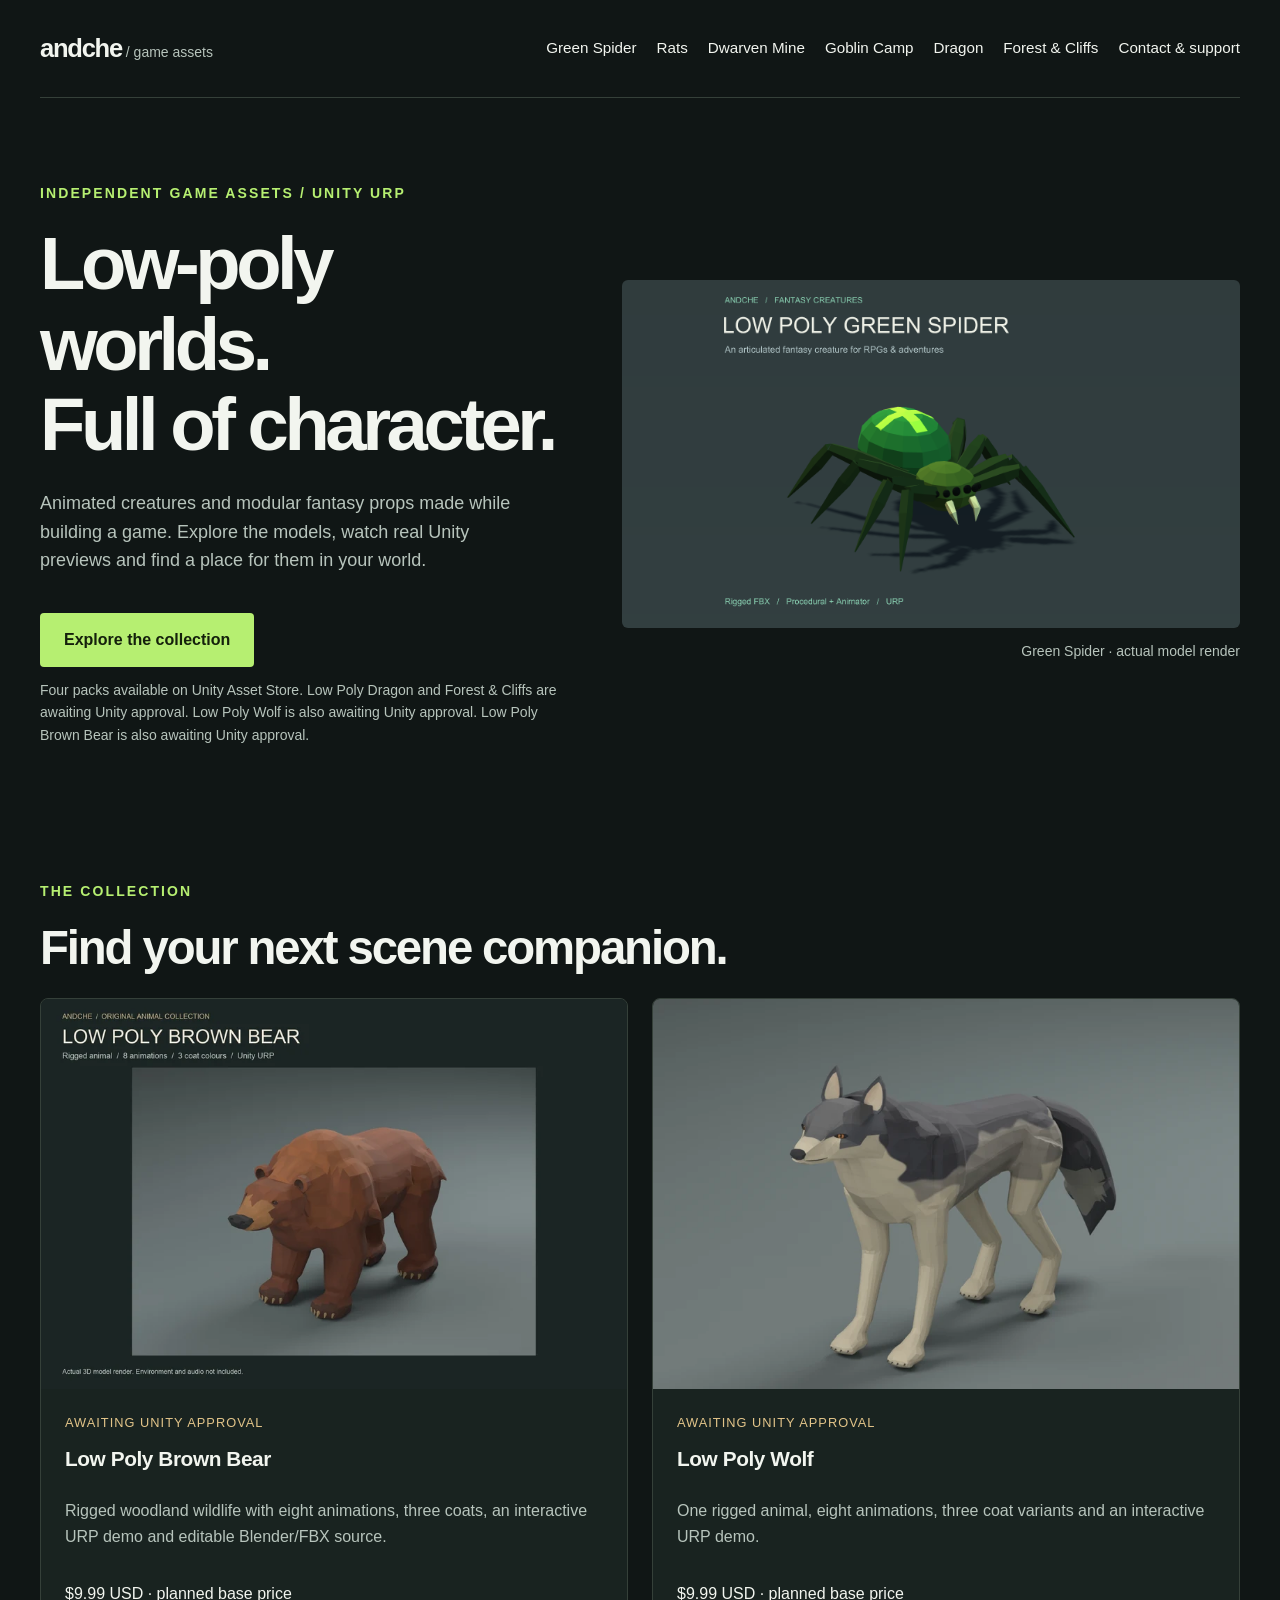
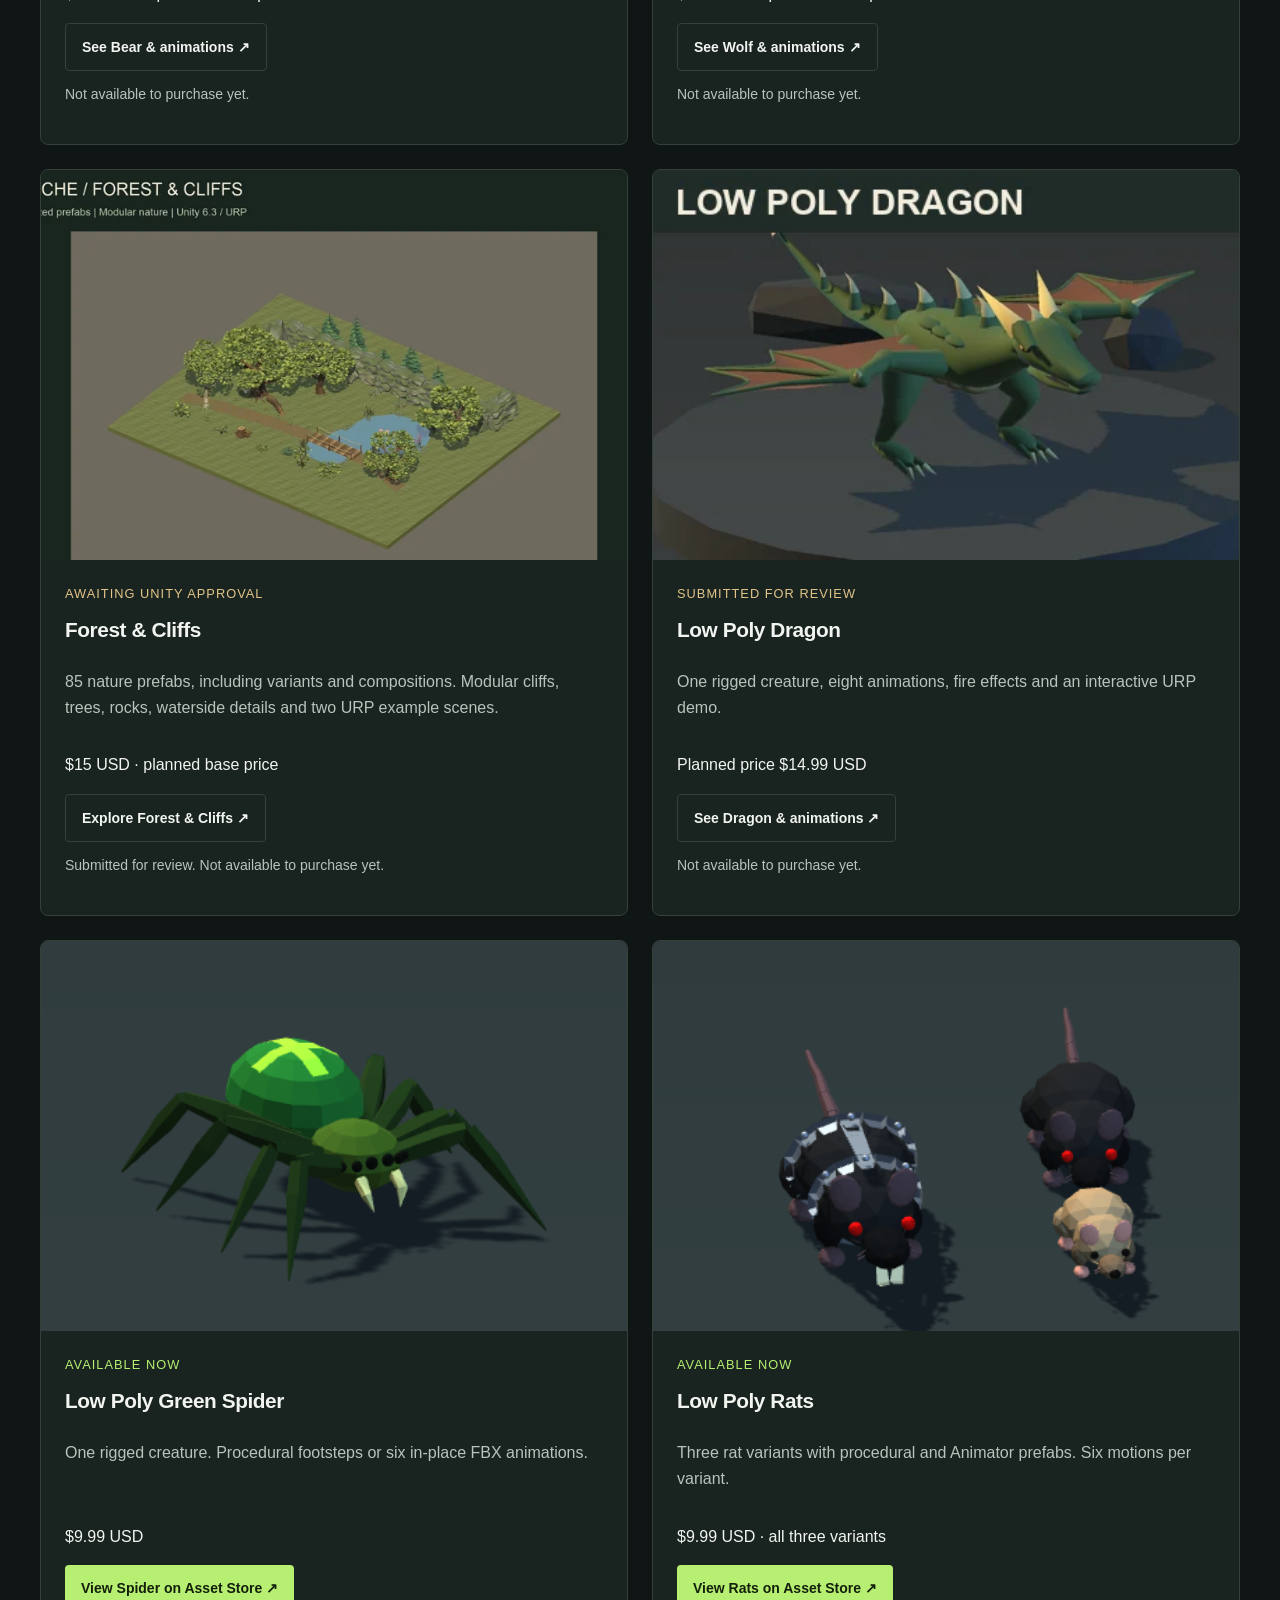
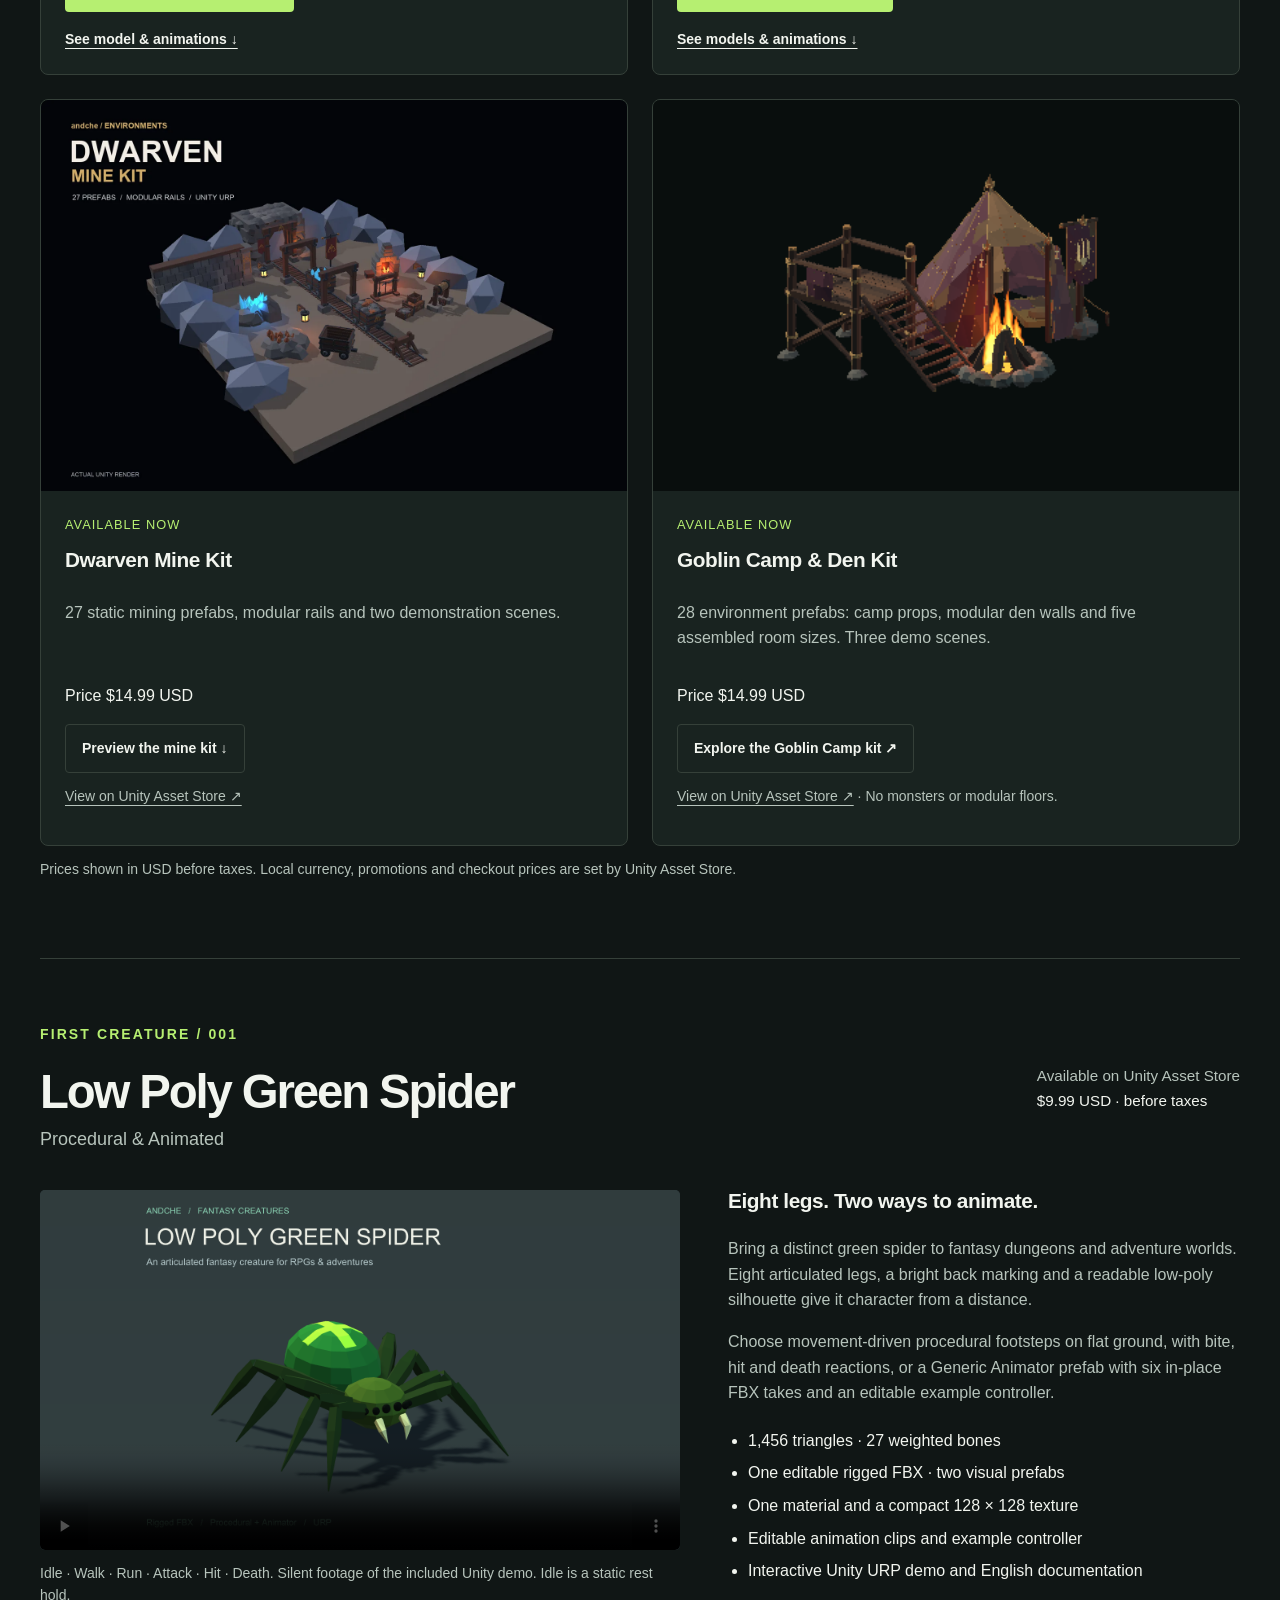
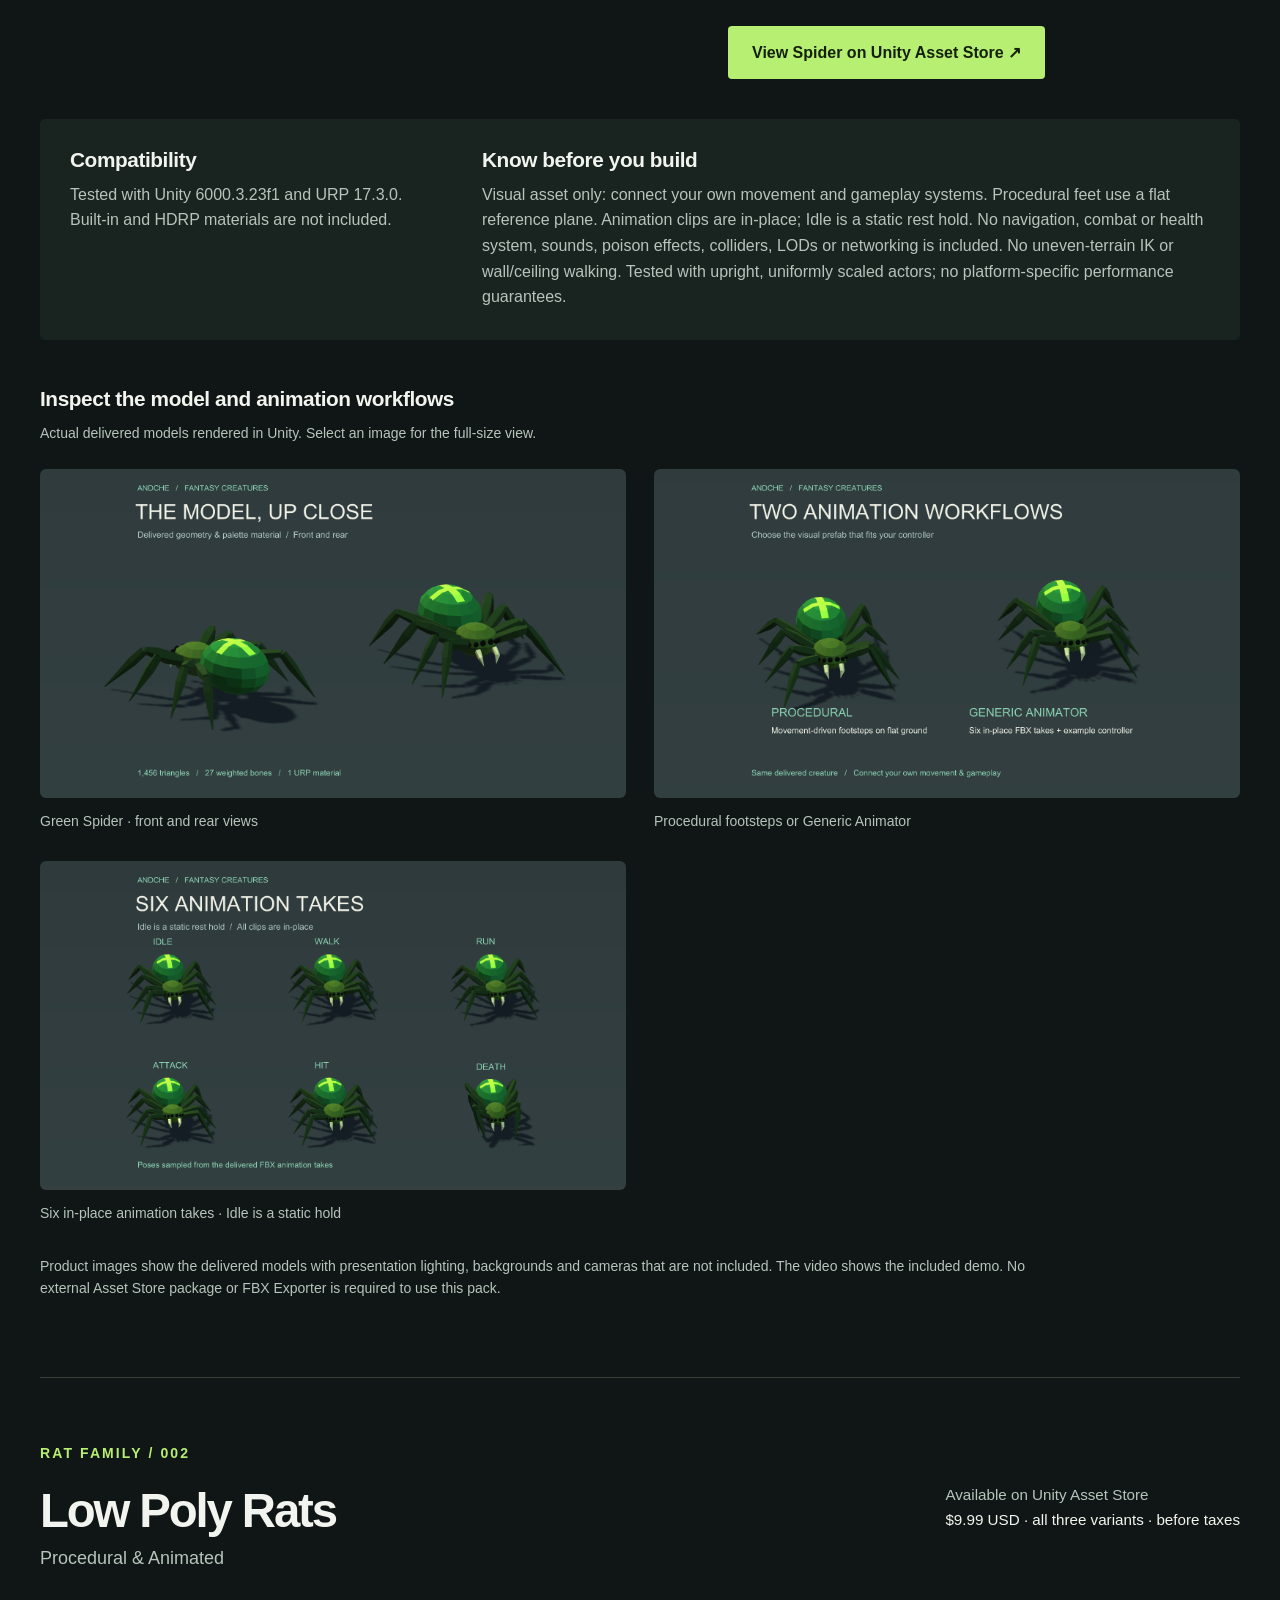
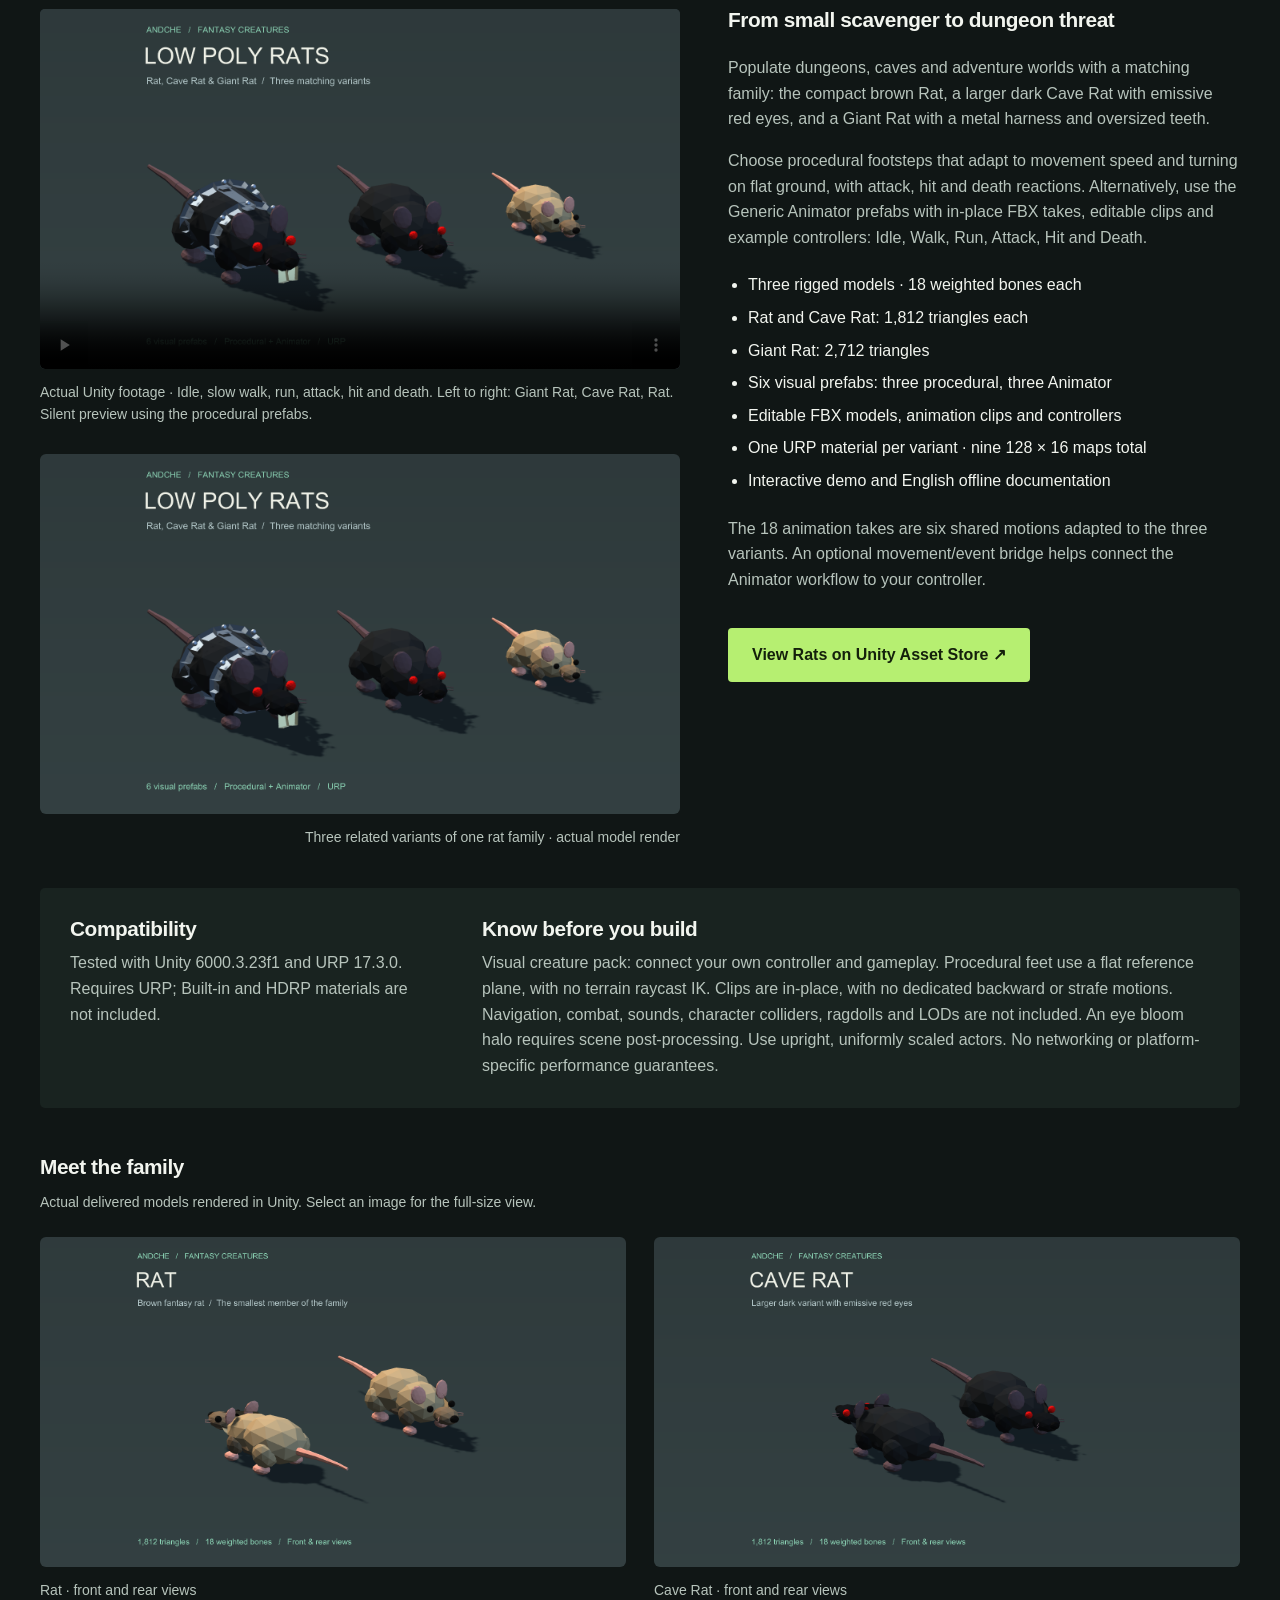
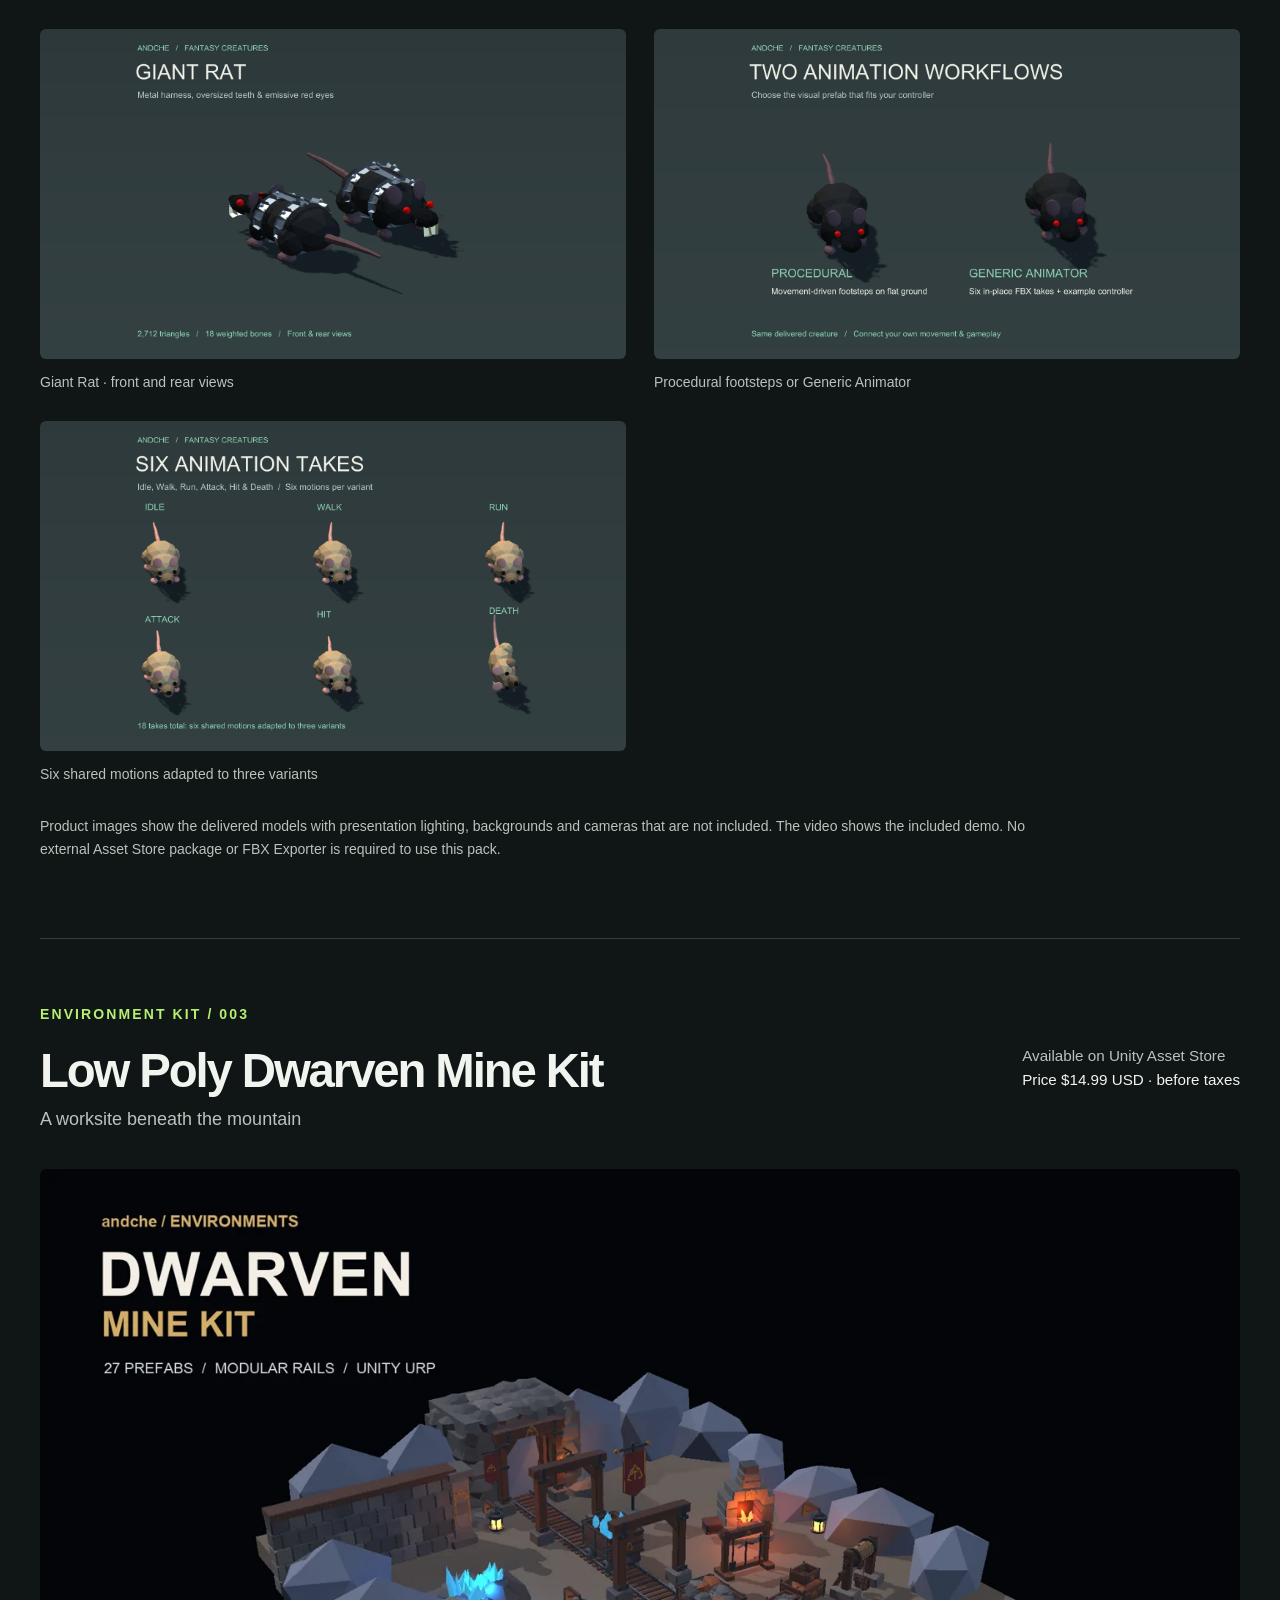
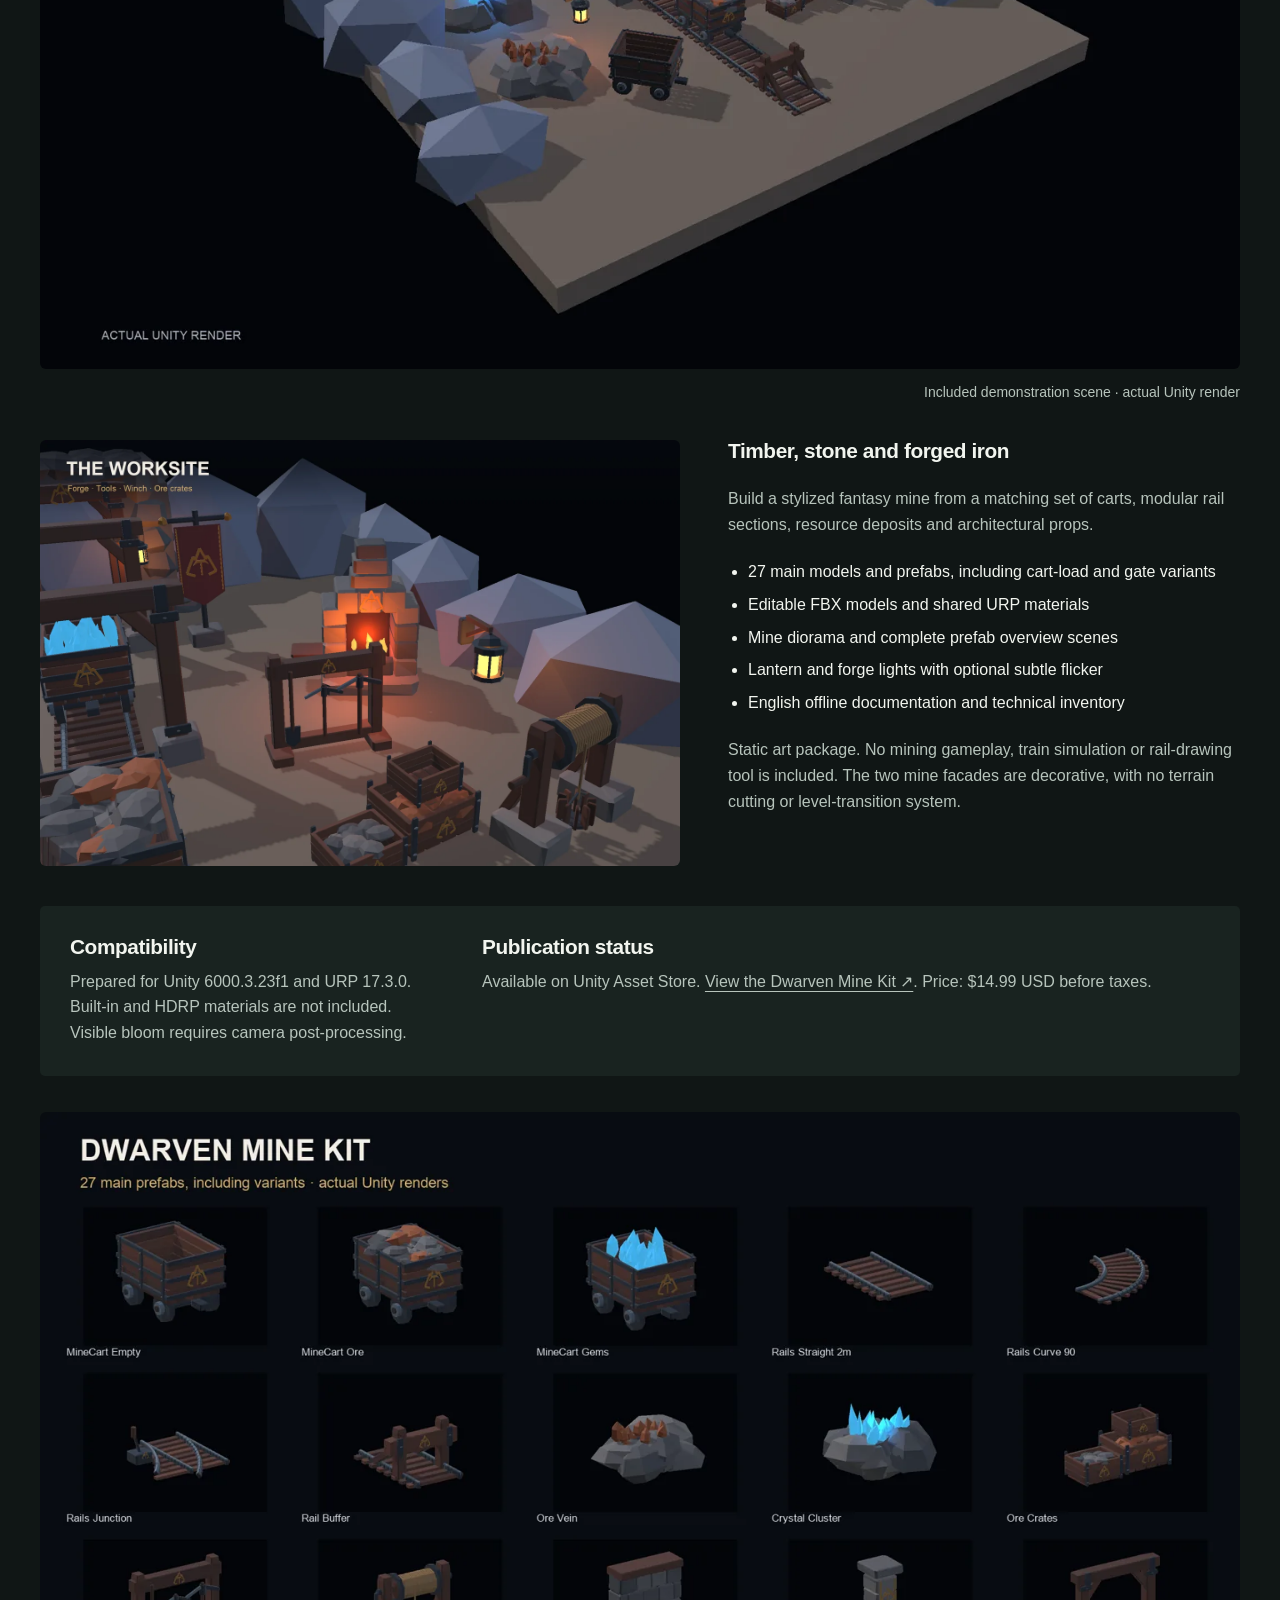
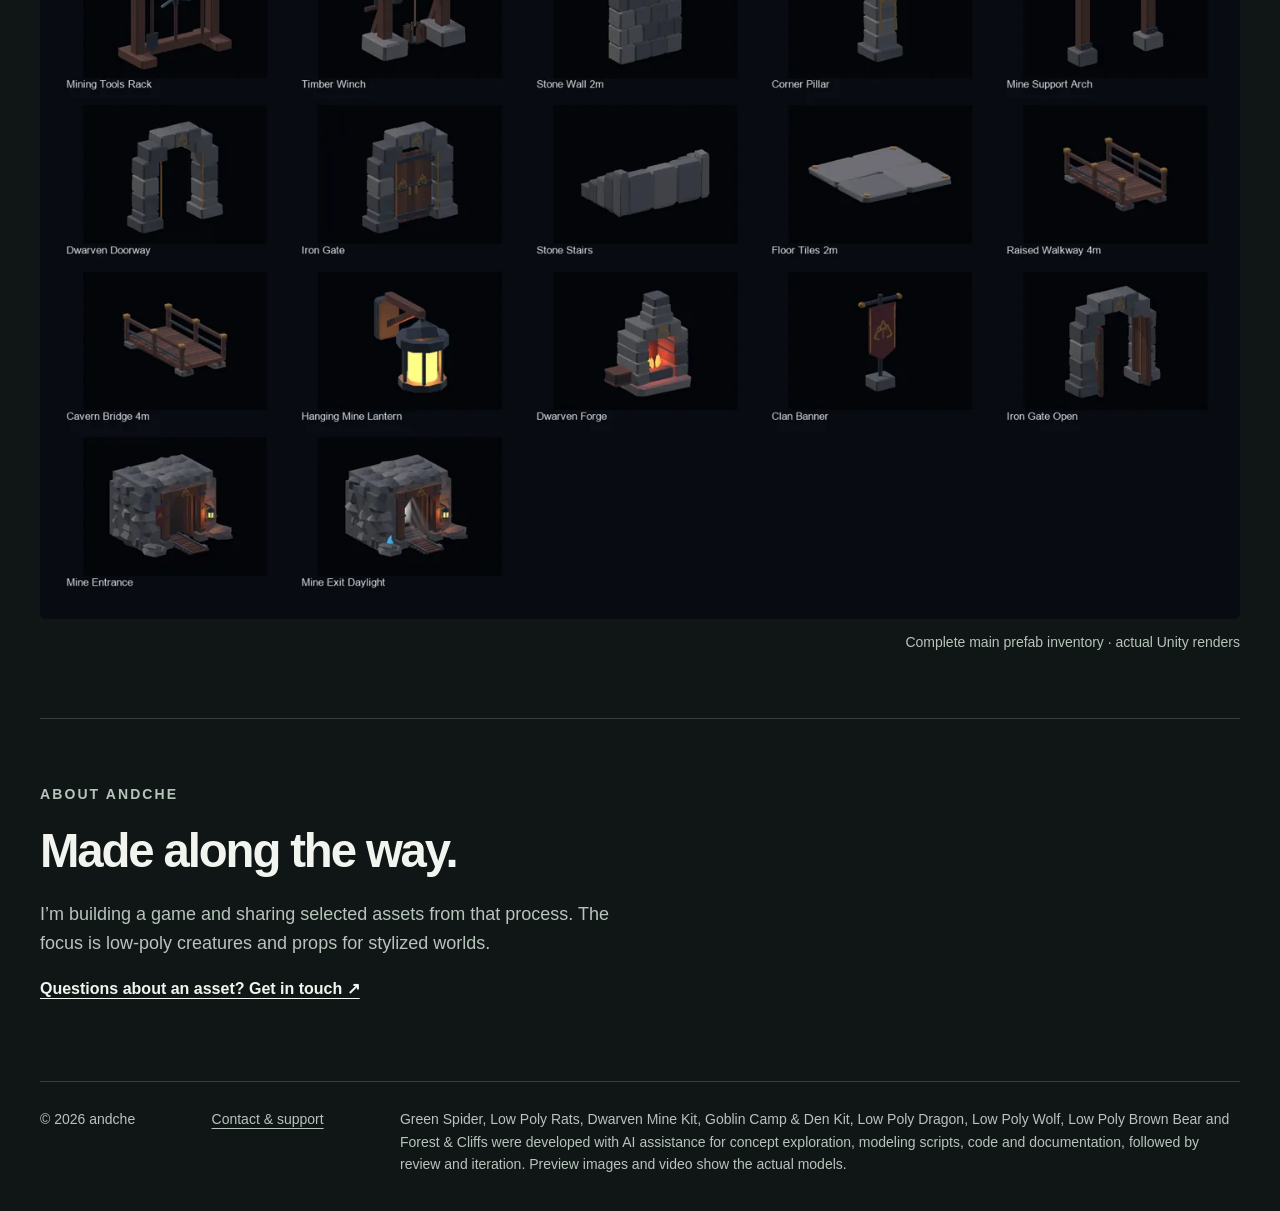
==== commit 6abade1e: "Show Brown Bear awaiting Unity approval after confirmed submission" ====
--- a/index.html
+++ b/index.html
@@ -13,12 +13,12 @@
   <header class="wrap"><a class="brand" href="index.html" aria-label="andche home">andche<span> / game assets</span></a><nav aria-label="Main navigation"><a href="#spider">Green Spider</a><a href="#rats">Rats</a><a href="#dwarven-mine">Dwarven Mine</a><a href="goblin-camp.html">Goblin Camp</a><a href="dragon.html">Dragon</a><a href="forest-cliffs.html">Forest &amp; Cliffs</a><a href="contact.html">Contact &amp; support</a></nav></header>
   <main id="main">
     <section class="hero wrap">
-      <div><p class="eyebrow">Independent game assets / Unity URP</p><h1>Low-poly worlds.<br>Full of character.</h1><p class="lead">Animated creatures and modular fantasy props made while building a game. Explore the models, watch real Unity previews and find a place for them in your world.</p><a class="button" href="#collection">Explore the collection</a><p class="caption">Four packs available on Unity Asset Store. Low Poly Dragon and Forest &amp; Cliffs are awaiting Unity approval. Low Poly Wolf is also awaiting Unity approval. Brown Bear is being prepared for release.</p></div>
+      <div><p class="eyebrow">Independent game assets / Unity URP</p><h1>Low-poly worlds.<br>Full of character.</h1><p class="lead">Animated creatures and modular fantasy props made while building a game. Explore the models, watch real Unity previews and find a place for them in your world.</p><a class="button" href="#collection">Explore the collection</a><p class="caption">Four packs available on Unity Asset Store. Low Poly Dragon and Forest &amp; Cliffs are awaiting Unity approval. Low Poly Wolf is also awaiting Unity approval. Low Poly Brown Bear is also awaiting Unity approval.</p></div>
       <figure><img src="spider-hero-20261018.webp" width="1600" height="900" alt="Faceted green spider with eight dark legs, pointed fangs and a bright marking on its abdomen"><figcaption>Green Spider · actual model render</figcaption></figure>
     </section>
     <section id="collection" class="collection wrap" aria-labelledby="collection-title">
       <p class="eyebrow">The collection</p><h2 id="collection-title">Find your next scene companion.</h2>
-      <div class="asset-cards"><article class="asset-card"><a href="bear.html"><img src="bear-card.webp" width="840" height="560" loading="lazy" alt="Low-poly brown bear with rounded ears and a broad shoulder hump"></a><div class="card-body"><p class="asset-status pending">Preparing for release</p><h3>Low Poly Brown Bear</h3><p>Rigged woodland wildlife with eight animations, three coats, an interactive URP demo and editable Blender/FBX source.</p><p class="card-price">$9.99 USD · planned base price</p><a class="button secondary" href="bear.html">See Bear &amp; animations ↗</a><p class="caption">Not available to purchase yet.</p></div></article><article class="asset-card"><a href="wolf.html"><img src="wolf-card.webp" width="840" height="560" loading="lazy" alt="Grey low-poly wolf with a pale chest and amber eyes"></a><div class="card-body"><p class="asset-status pending">Awaiting Unity approval</p><h3>Low Poly Wolf</h3><p>One rigged animal, eight animations, three coat variants and an interactive URP demo.</p><p class="card-price">$9.99 USD · planned base price</p><a class="button secondary" href="wolf.html">See Wolf &amp; animations ↗</a><p class="caption">Not available to purchase yet.</p></div></article><article class="asset-card"><a href="forest-cliffs.html"><img src="forest-cliffs-card.webp" width="840" height="473" loading="lazy" alt="Stylized woodland pond with trees, modular cliffs, rocks and a timber bridge"></a><div class="card-body"><p class="asset-status pending">Awaiting Unity approval</p><h3>Forest &amp; Cliffs</h3><p>85 nature prefabs, including variants and compositions. Modular cliffs, trees, rocks, waterside details and two URP example scenes.</p><p class="card-price">$15 USD · planned base price</p><a class="button secondary" href="forest-cliffs.html">Explore Forest &amp; Cliffs ↗</a><p class="caption">Submitted for review. Not available to purchase yet.</p></div></article><article class="asset-card"><a href="dragon.html"><img src="dragon-card.webp" width="420" height="280" loading="lazy" alt="Green low-poly dragon with spread red wings"></a><div class="card-body"><p class="asset-status pending">Submitted for review</p><h3>Low Poly Dragon</h3><p>One rigged creature, eight animations, fire effects and an interactive URP demo.</p><p class="card-price">Planned price $14.99 USD</p><a class="button secondary" href="dragon.html">See Dragon &amp; animations ↗</a><p class="caption">Not available to purchase yet.</p></div></article>
+      <div class="asset-cards"><article class="asset-card"><a href="bear.html"><img src="bear-card.webp" width="840" height="560" loading="lazy" alt="Low-poly brown bear with rounded ears and a broad shoulder hump"></a><div class="card-body"><p class="asset-status pending">Awaiting Unity approval</p><h3>Low Poly Brown Bear</h3><p>Rigged woodland wildlife with eight animations, three coats, an interactive URP demo and editable Blender/FBX source.</p><p class="card-price">$9.99 USD · planned base price</p><a class="button secondary" href="bear.html">See Bear &amp; animations ↗</a><p class="caption">Not available to purchase yet.</p></div></article><article class="asset-card"><a href="wolf.html"><img src="wolf-card.webp" width="840" height="560" loading="lazy" alt="Grey low-poly wolf with a pale chest and amber eyes"></a><div class="card-body"><p class="asset-status pending">Awaiting Unity approval</p><h3>Low Poly Wolf</h3><p>One rigged animal, eight animations, three coat variants and an interactive URP demo.</p><p class="card-price">$9.99 USD · planned base price</p><a class="button secondary" href="wolf.html">See Wolf &amp; animations ↗</a><p class="caption">Not available to purchase yet.</p></div></article><article class="asset-card"><a href="forest-cliffs.html"><img src="forest-cliffs-card.webp" width="840" height="473" loading="lazy" alt="Stylized woodland pond with trees, modular cliffs, rocks and a timber bridge"></a><div class="card-body"><p class="asset-status pending">Awaiting Unity approval</p><h3>Forest &amp; Cliffs</h3><p>85 nature prefabs, including variants and compositions. Modular cliffs, trees, rocks, waterside details and two URP example scenes.</p><p class="card-price">$15 USD · planned base price</p><a class="button secondary" href="forest-cliffs.html">Explore Forest &amp; Cliffs ↗</a><p class="caption">Submitted for review. Not available to purchase yet.</p></div></article><article class="asset-card"><a href="dragon.html"><img src="dragon-card.webp" width="420" height="280" loading="lazy" alt="Green low-poly dragon with spread red wings"></a><div class="card-body"><p class="asset-status pending">Submitted for review</p><h3>Low Poly Dragon</h3><p>One rigged creature, eight animations, fire effects and an interactive URP demo.</p><p class="card-price">Planned price $14.99 USD</p><a class="button secondary" href="dragon.html">See Dragon &amp; animations ↗</a><p class="caption">Not available to purchase yet.</p></div></article>
         <article class="asset-card"><a href="#spider" aria-label="Explore Low Poly Green Spider"><img src="spider-card-20261018.webp" width="420" height="280" loading="lazy" alt="The green low-poly spider with its eight articulated legs"></a><div class="card-body"><p class="asset-status">Available now</p><h3>Low Poly Green Spider</h3><p>One rigged creature. Procedural footsteps or six in-place FBX animations.</p><p class="card-price">$9.99 USD</p><a class="button" href="https://assetstore.unity.com/packages/3d/characters/animals/insects/low-poly-green-spider-procedural-animated-406986">View Spider on Asset Store ↗</a><a class="text-link" href="#spider">See model &amp; animations ↓</a></div></article>
         <article class="asset-card"><a href="#rats" aria-label="Explore Low Poly Rats"><img src="rats-card-20261018.webp" width="420" height="280" loading="lazy" alt="Giant Rat, Cave Rat and brown Rat shown together"></a><div class="card-body"><p class="asset-status">Available now</p><h3>Low Poly Rats</h3><p>Three rat variants with procedural and Animator prefabs. Six motions per variant.</p><p class="card-price">$9.99 USD · all three variants</p><a class="button" href="https://assetstore.unity.com/packages/3d/characters/animals/mammals/low-poly-rats-procedural-animated-407100">View Rats on Asset Store ↗</a><a class="text-link" href="#rats">See models &amp; animations ↓</a></div></article>
         <article class="asset-card"><a href="#dwarven-mine" aria-label="Explore the Dwarven Mine Kit"><img src="mine-cover.webp" width="1950" height="1300" loading="lazy" alt="Dwarven mine diorama with carts, rails, crystals and a forge"></a><div class="card-body"><p class="asset-status">Available now</p><h3>Dwarven Mine Kit</h3><p>27 static mining prefabs, modular rails and two demonstration scenes.</p><p class="card-price">Price $14.99 USD</p><a class="button secondary" href="#dwarven-mine">Preview the mine kit ↓</a><p class="caption"><a href="https://assetstore.unity.com/packages/slug/418776">View on Unity Asset Store ↗</a></p></div></article>
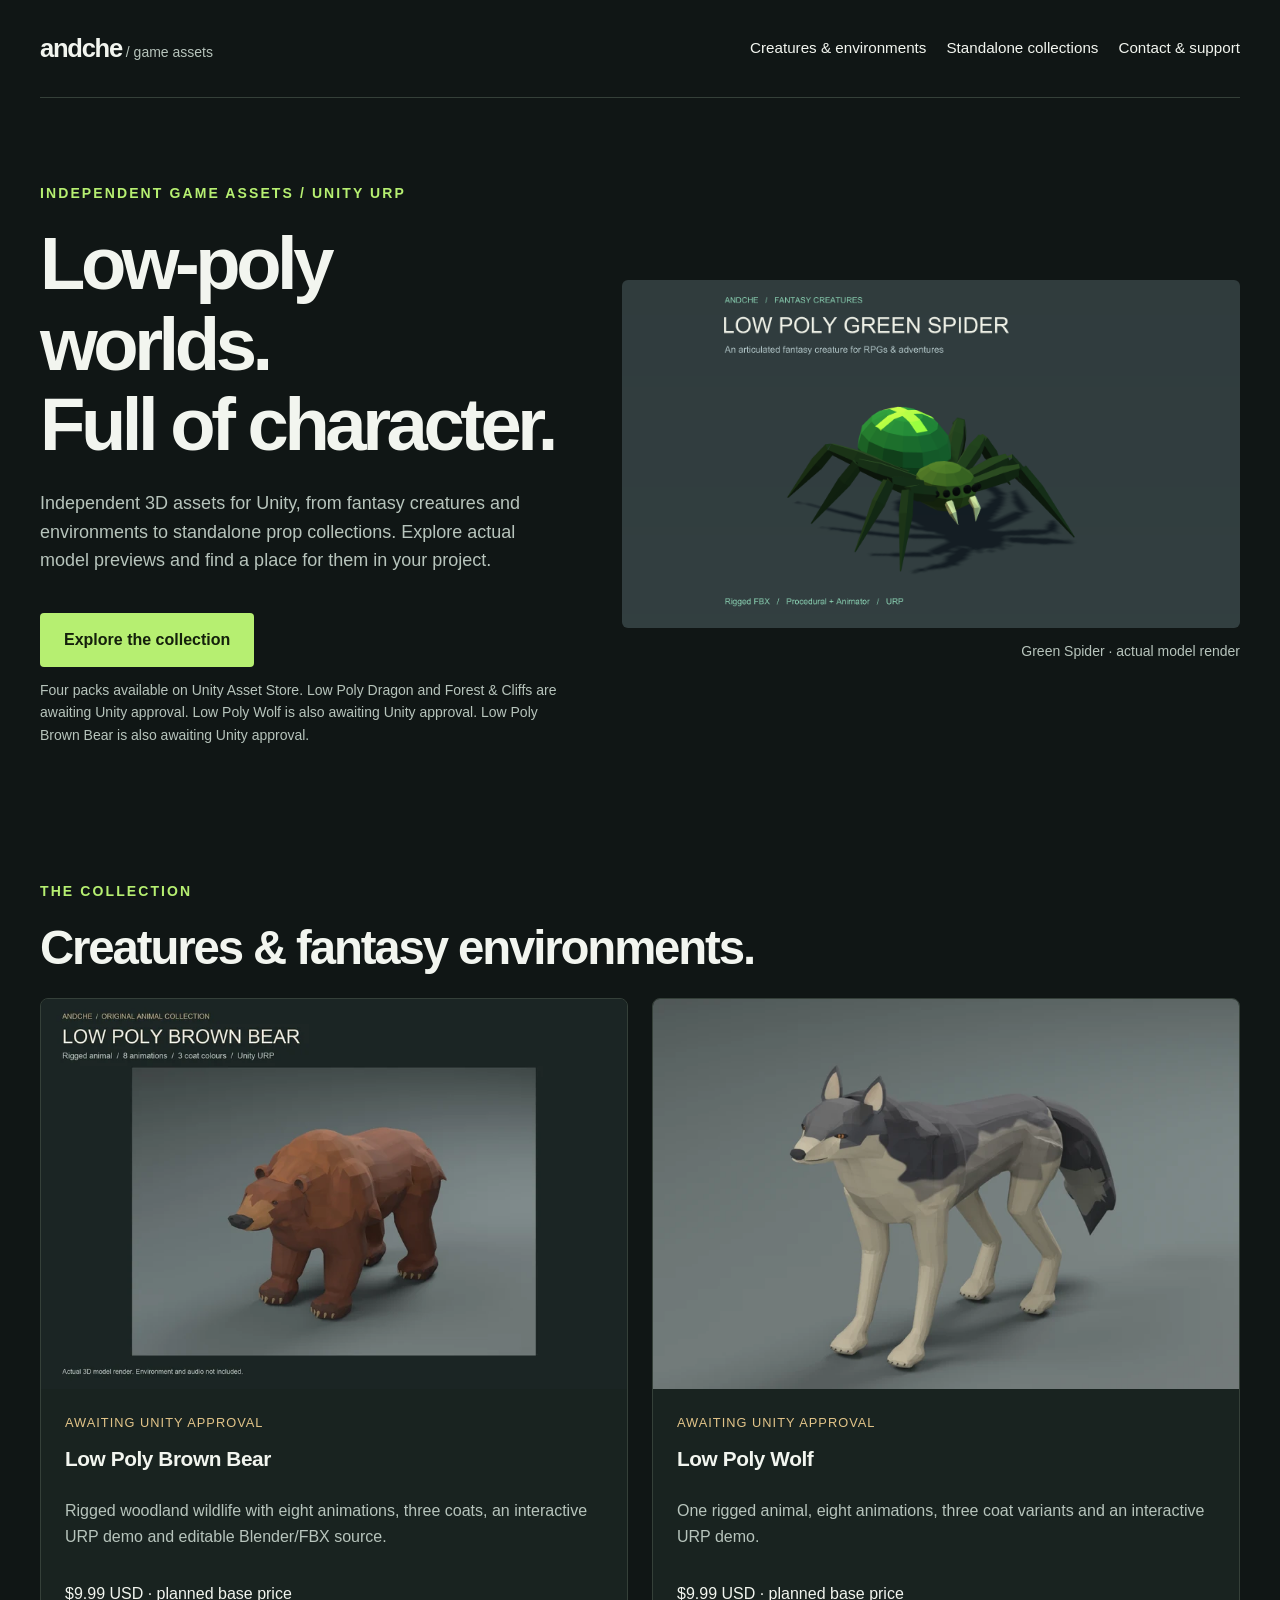
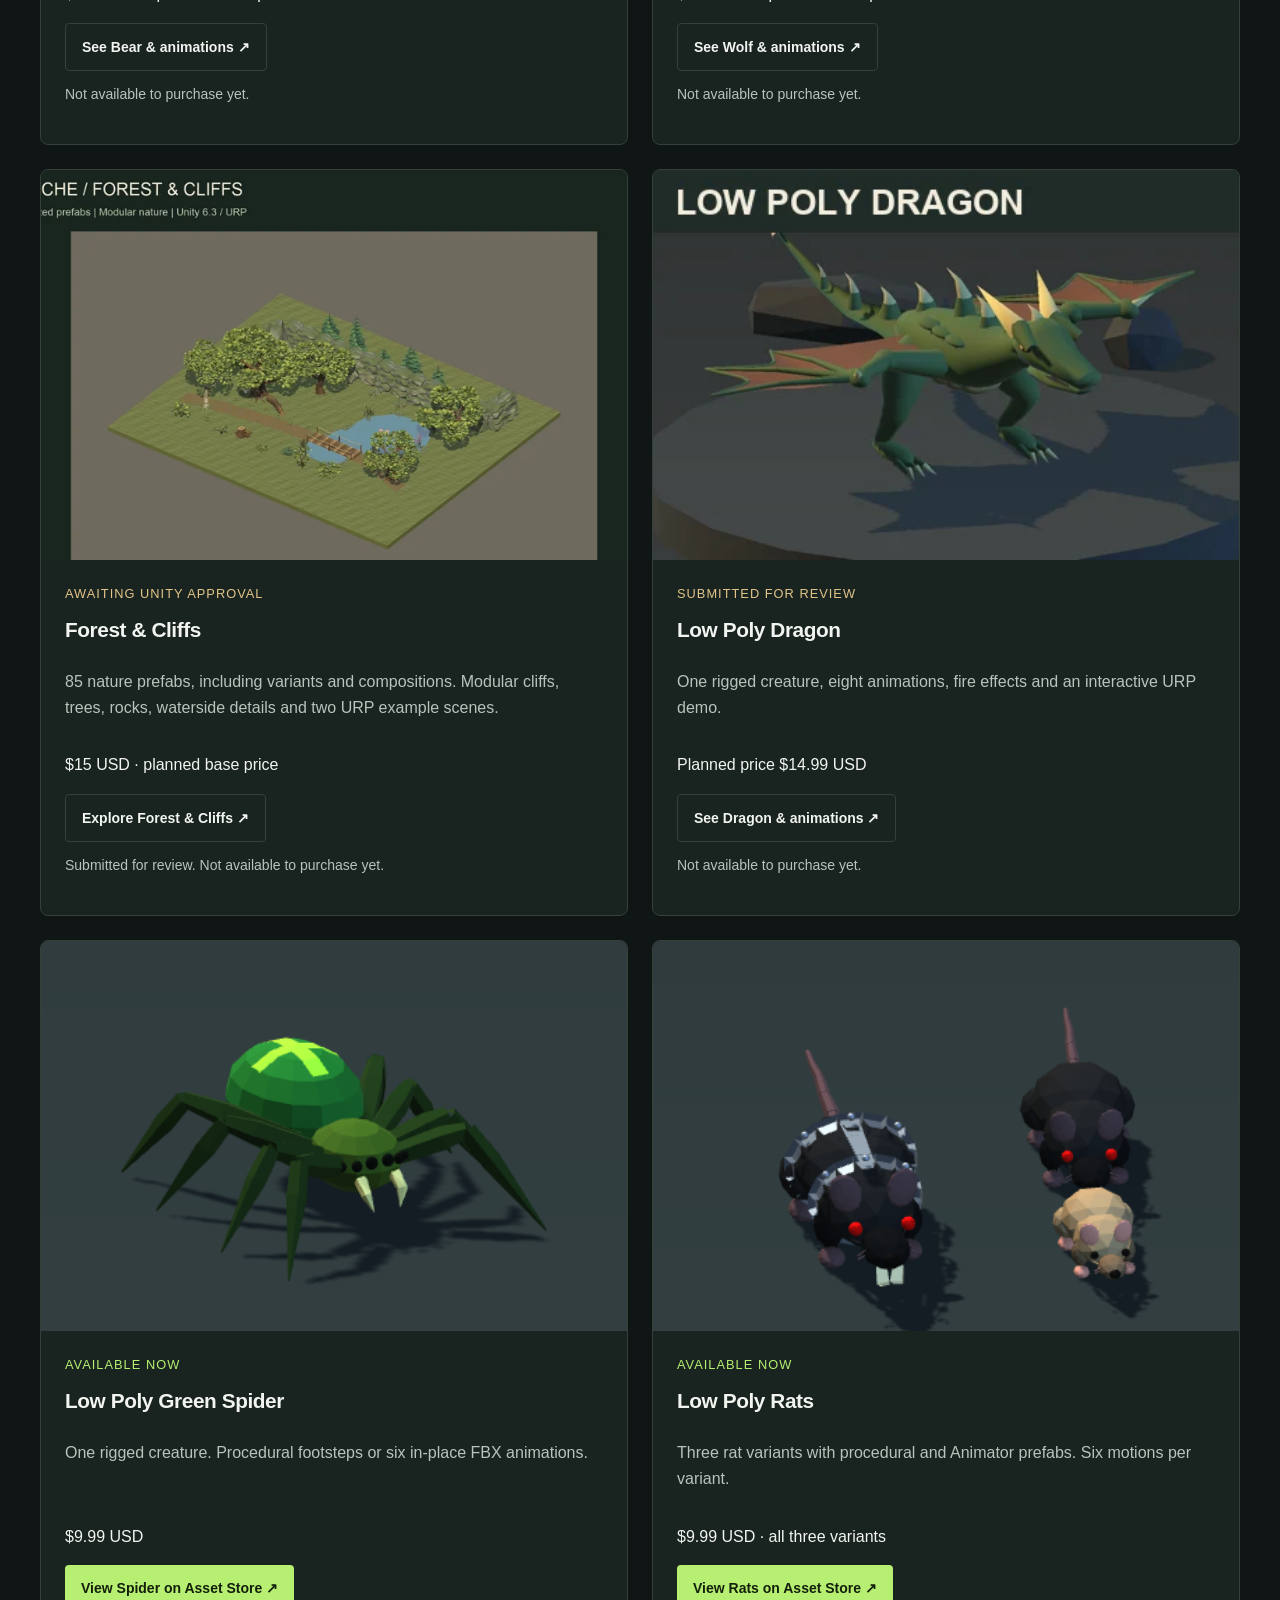
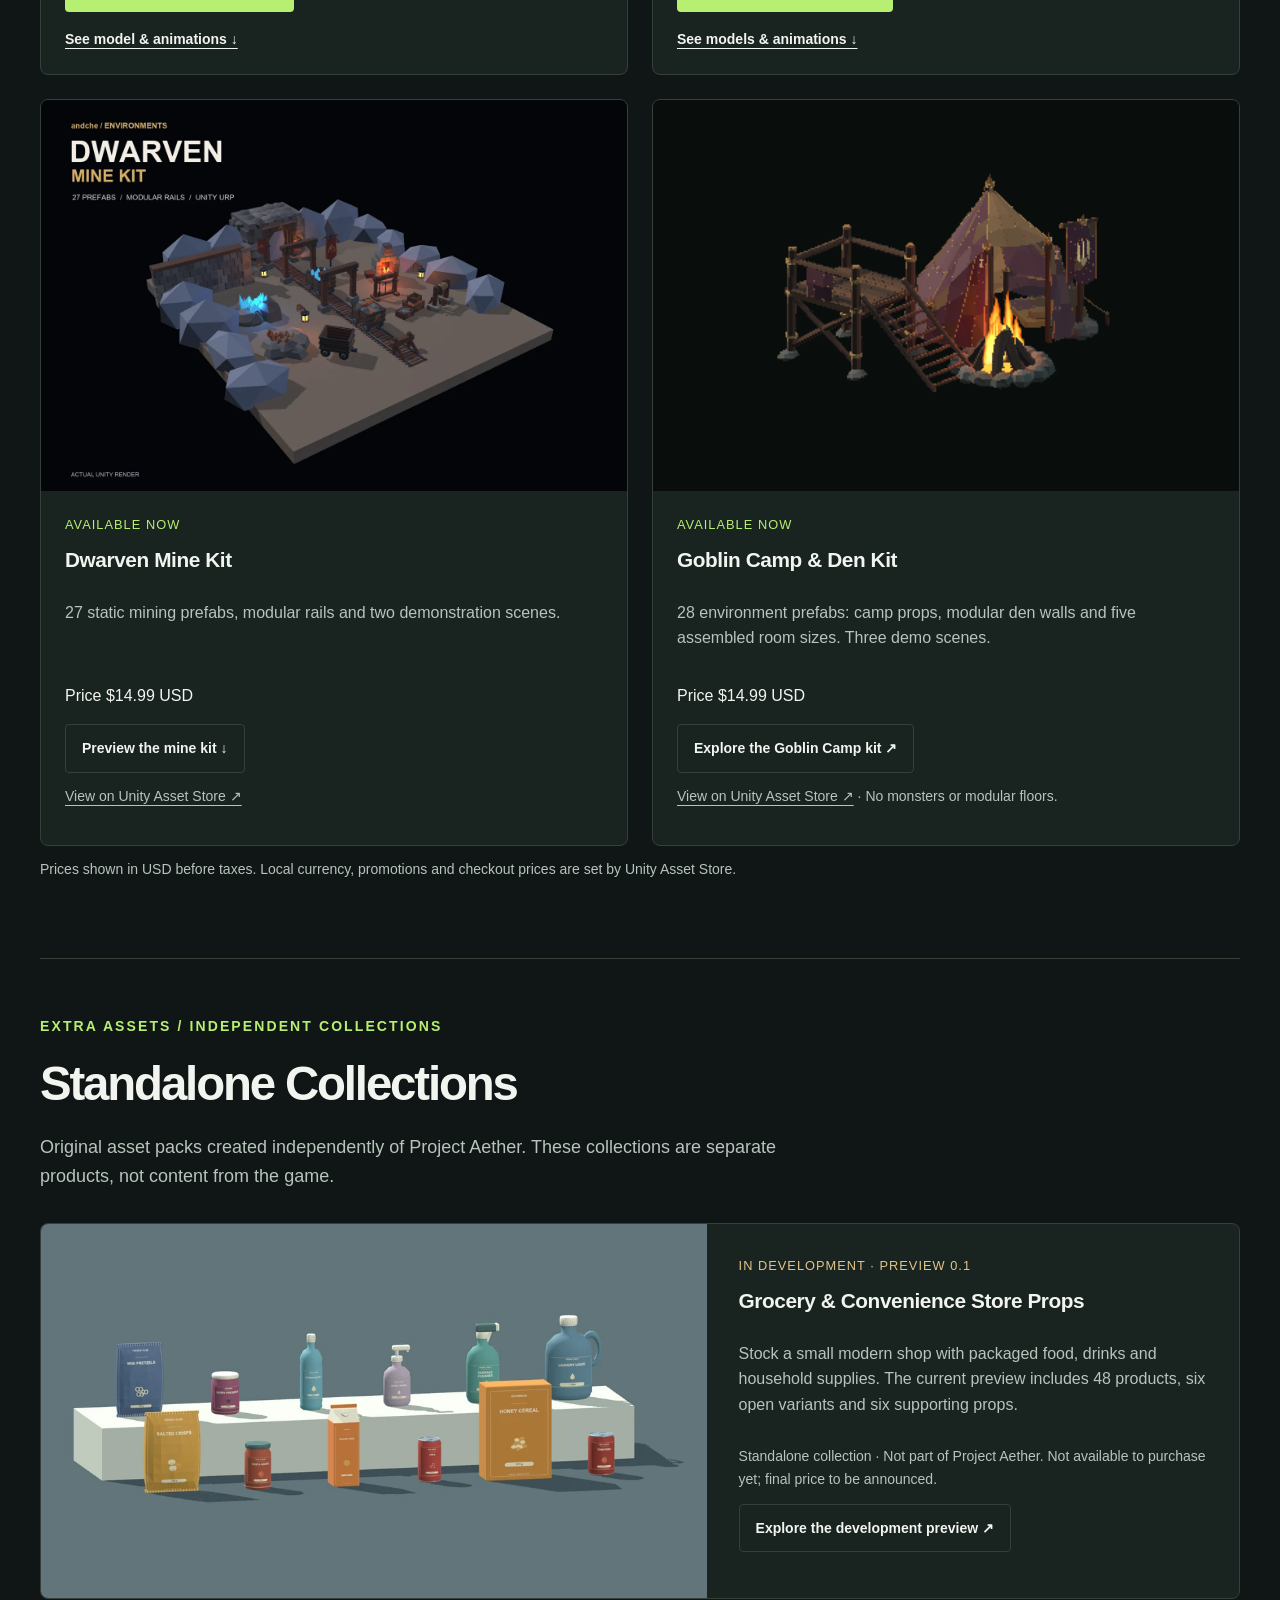
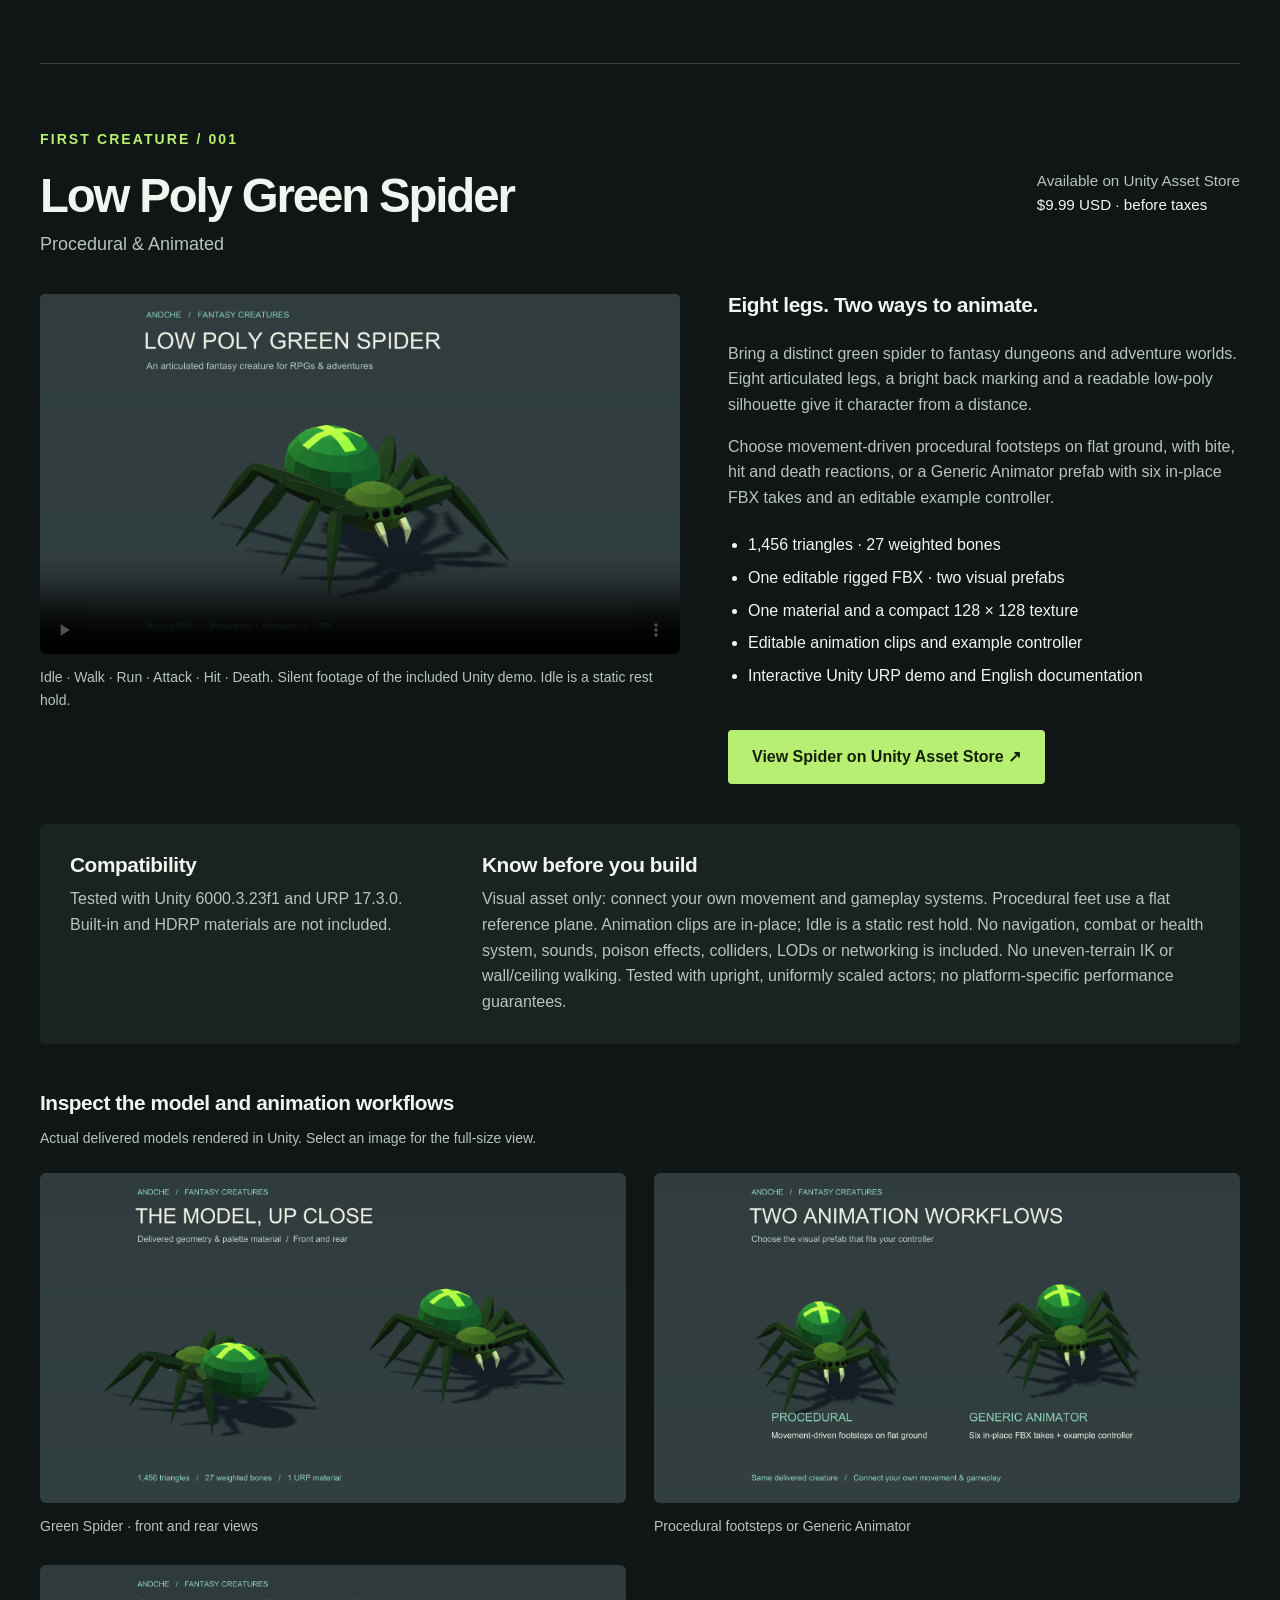
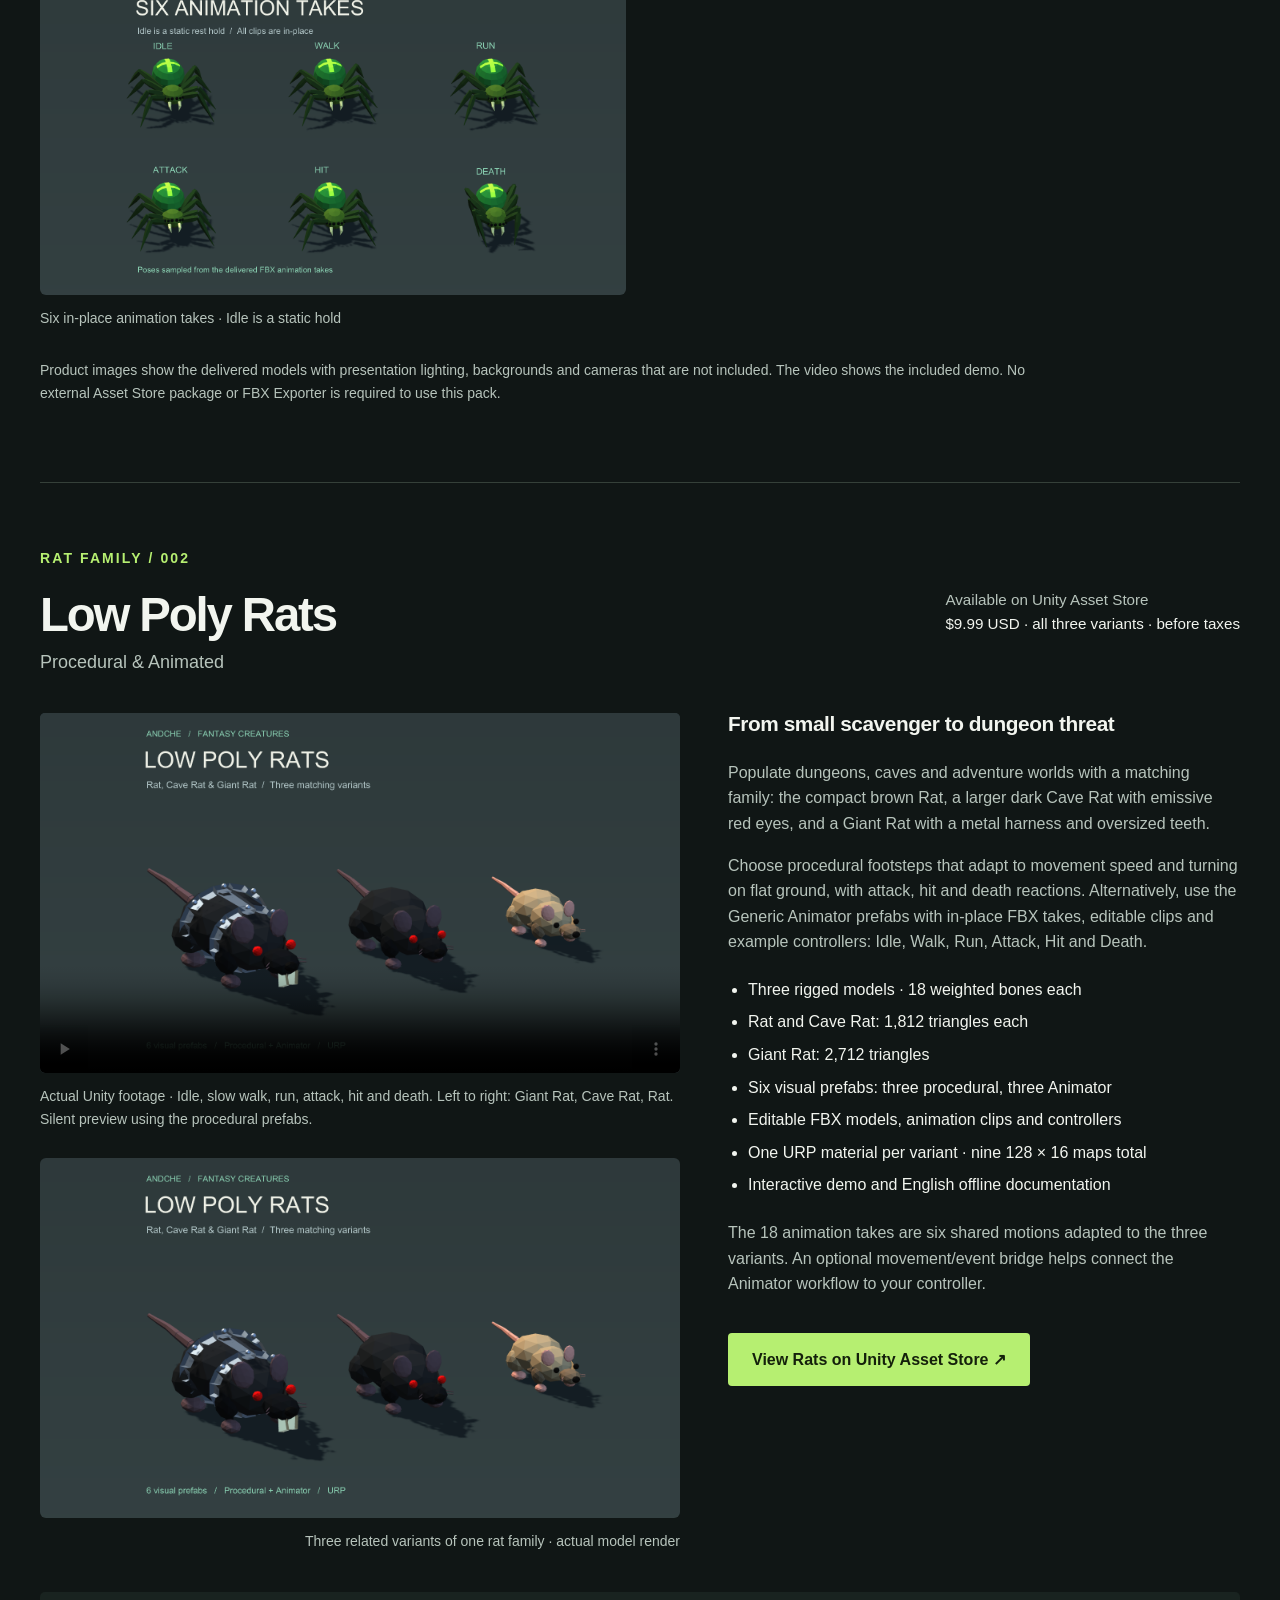
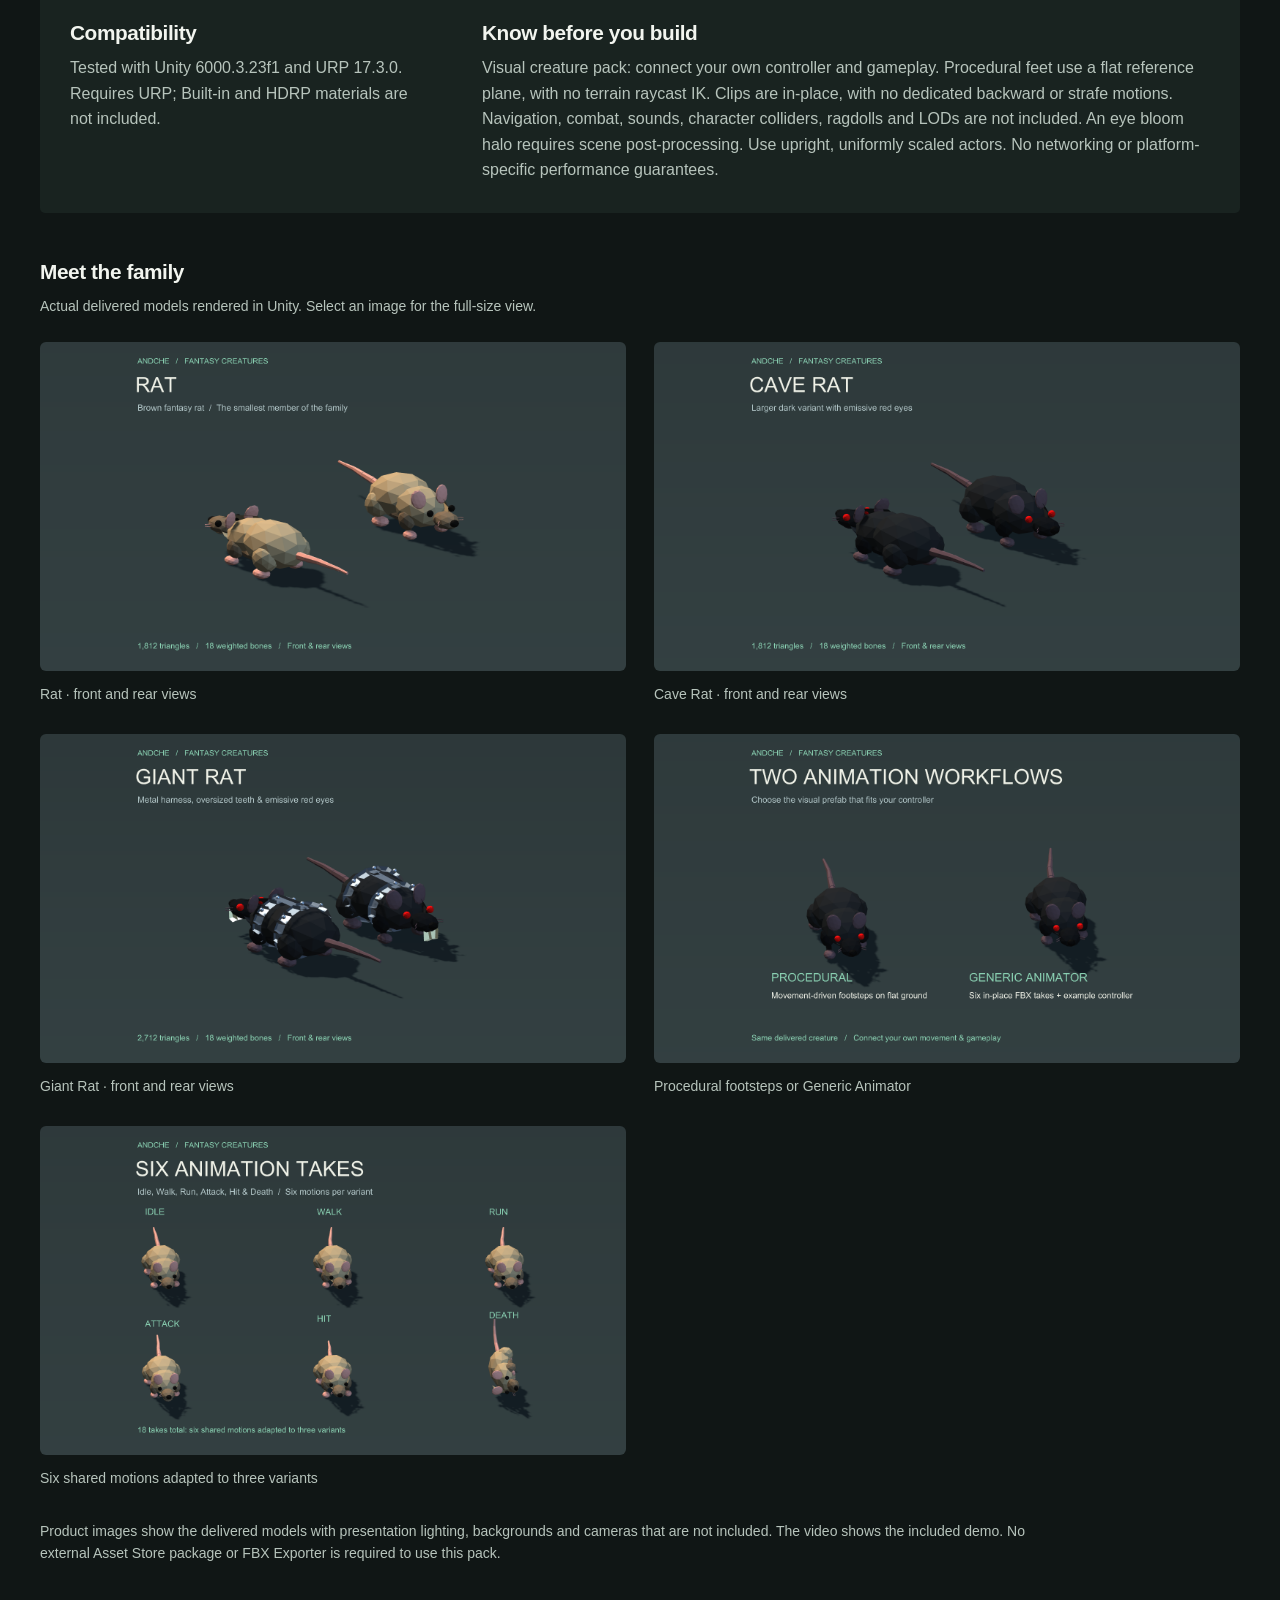
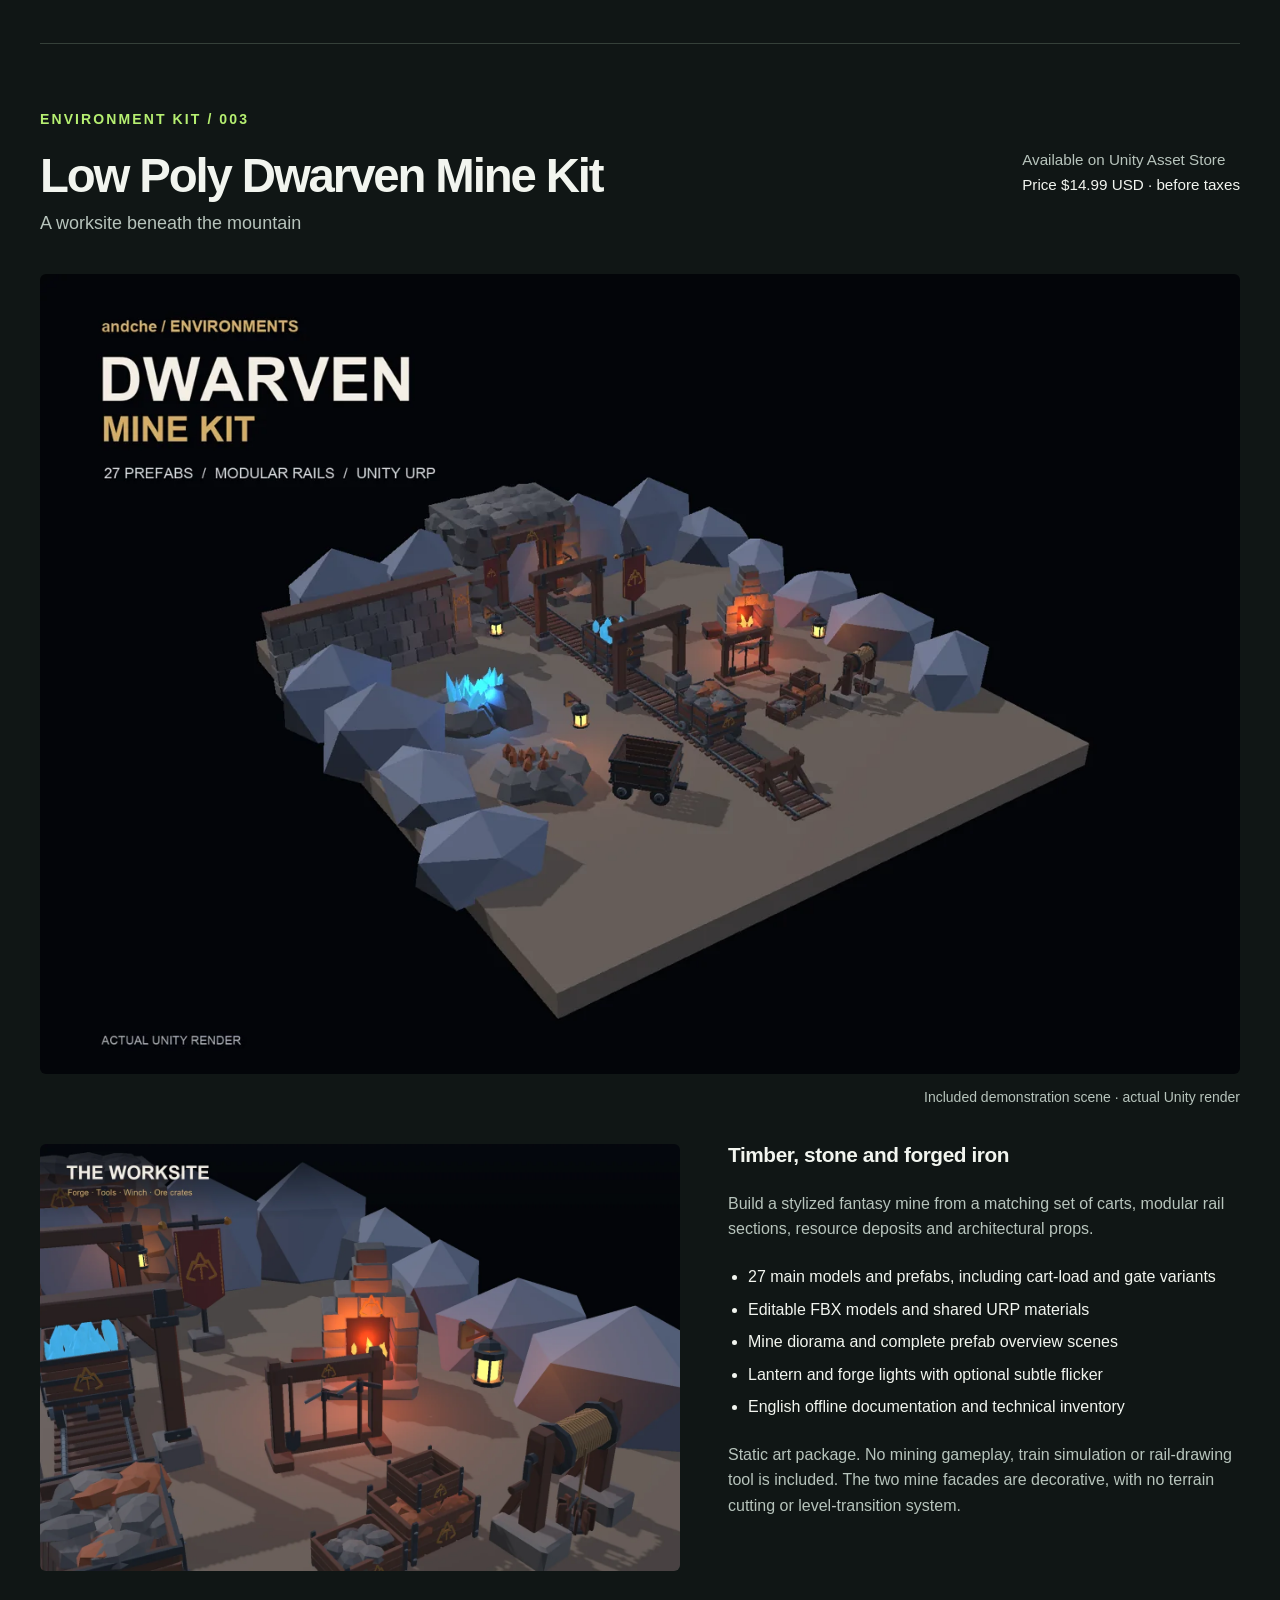
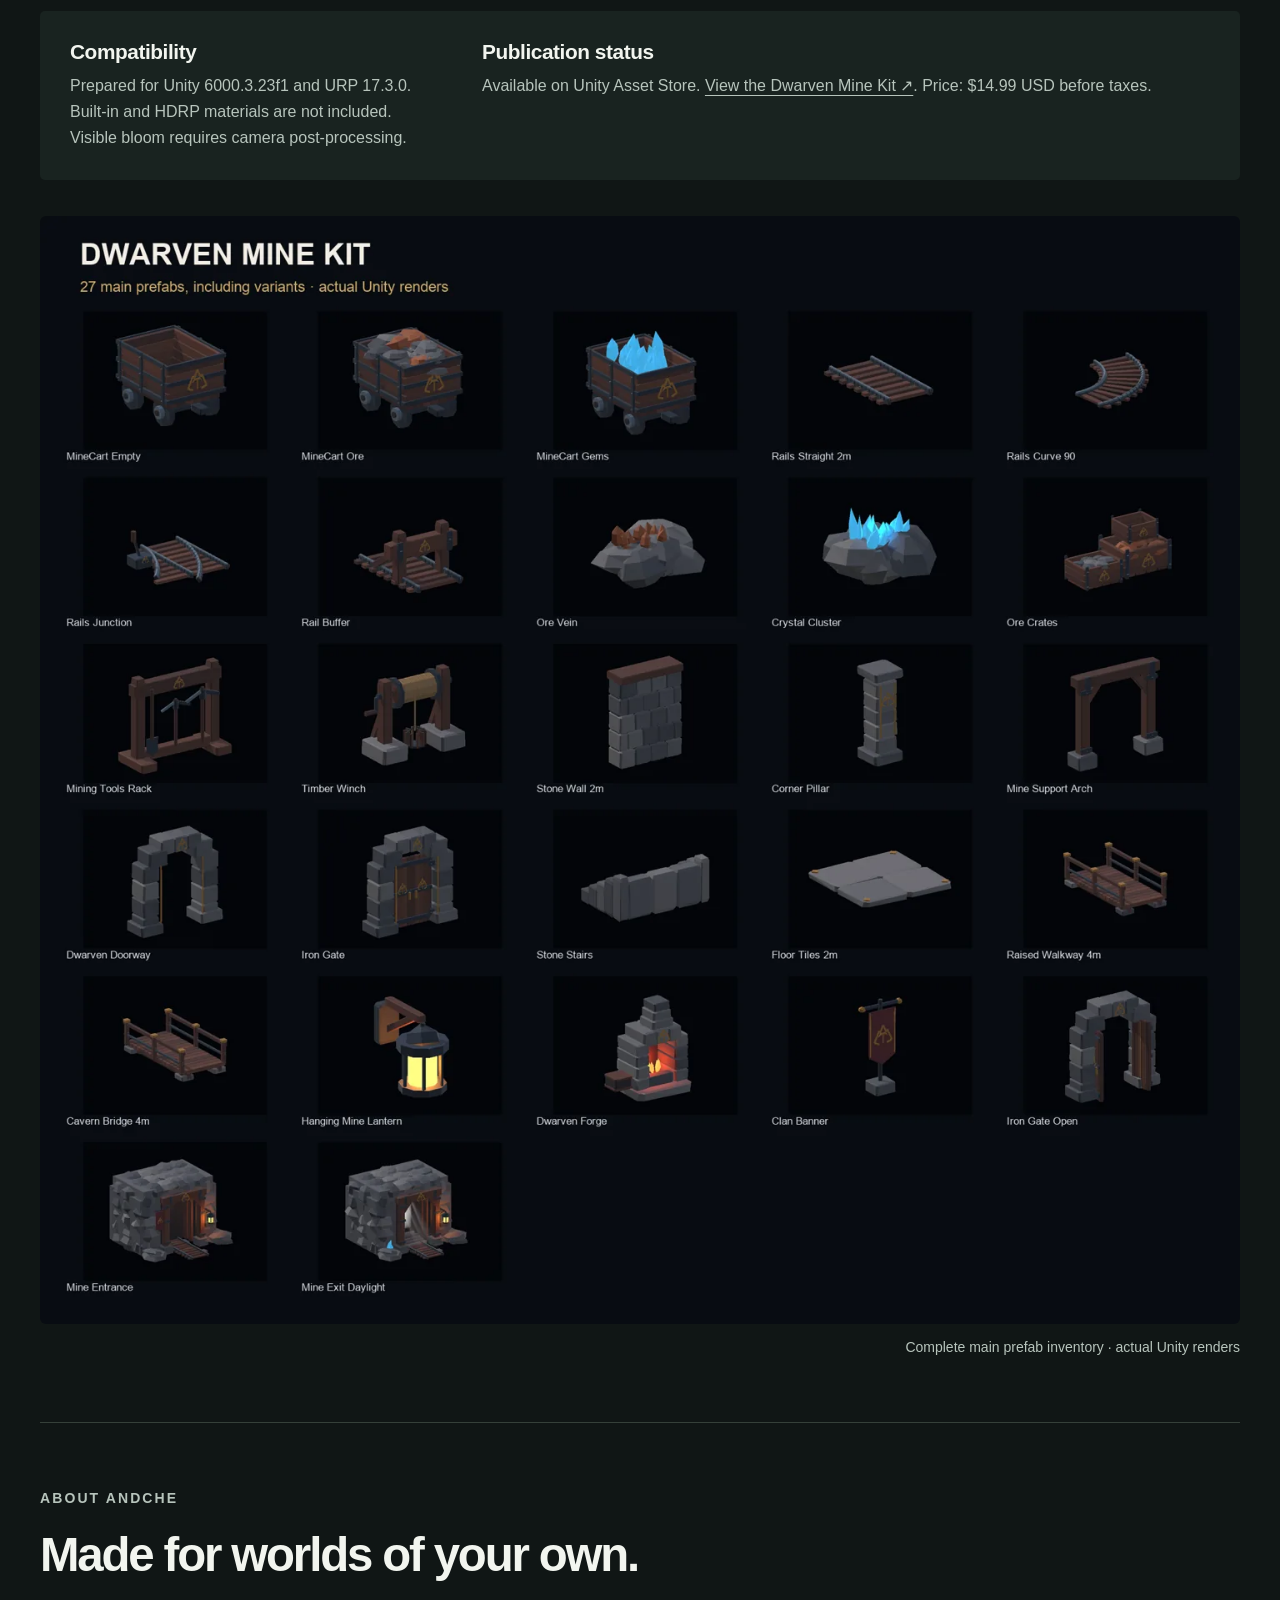
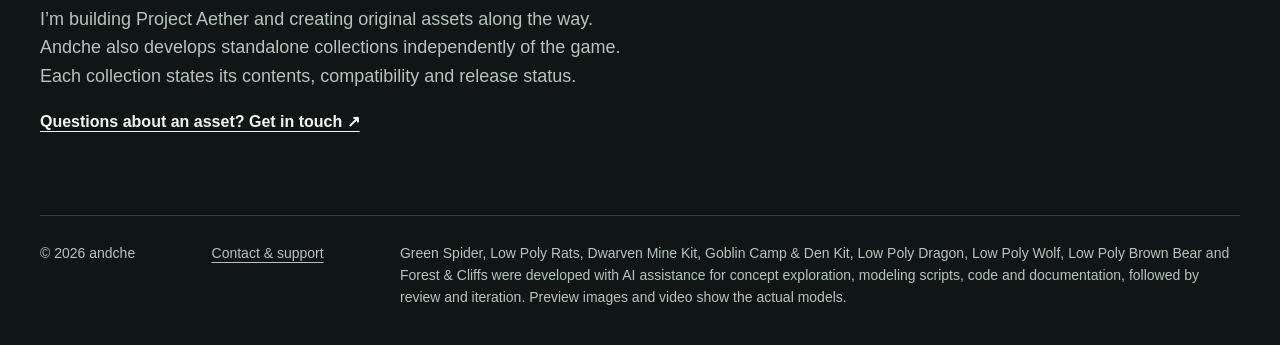
==== commit 09a297fb: "Add standalone collections and Grocery Props development preview" ====
--- a/index.html
+++ b/index.html
@@ -2,22 +2,22 @@
 <html lang="en">
 <head>
   <meta charset="utf-8"><meta name="viewport" content="width=device-width,initial-scale=1">
-  <title>andche — Low-poly creatures and environments for Unity</title>
-  <meta name="description" content="Low-poly creatures and fantasy environment kits for Unity URP. Explore animated bears, wolves, dragons, rats and spiders, Dwarven Mine, Goblin Camp and Forest &amp; Cliffs with actual Unity previews.">
+  <title>andche — 3D creatures, environments and props for Unity</title>
+  <meta name="description" content="Independent 3D creatures, environment kits and standalone props for Unity URP. Explore actual model previews, release status and the Grocery & Convenience Store Props collection.">
   <link rel="canonical" href="https://andreaschef-star.github.io/andche-assets/">
-  <meta property="og:type" content="website"><meta property="og:title" content="andche — Low-poly creatures and environments for Unity"><meta property="og:description" content="Animated creatures, editable models and modular fantasy props for Unity URP. Watch actual Unity previews and explore the collection."><meta property="og:url" content="https://andreaschef-star.github.io/andche-assets/"><meta property="og:image" content="https://andreaschef-star.github.io/andche-assets/rats-family-20261018.webp">
-  <link rel="icon" href="spider-icon-20261018.webp"><link rel="stylesheet" href="style.css?v=20261030-forest">
+  <meta property="og:type" content="website"><meta property="og:title" content="andche — 3D creatures, environments and props for Unity"><meta property="og:description" content="Animated creatures, editable models and modular fantasy props for Unity URP. Watch actual Unity previews and explore the collection."><meta property="og:url" content="https://andreaschef-star.github.io/andche-assets/"><meta property="og:image" content="https://andreaschef-star.github.io/andche-assets/rats-family-20261018.webp">
+  <link rel="icon" href="spider-icon-20261018.webp"><link rel="stylesheet" href="style.css?v=20261104-standalone">
 </head>
 <body>
   <a class="skip" href="#main">Skip to content</a>
-  <header class="wrap"><a class="brand" href="index.html" aria-label="andche home">andche<span> / game assets</span></a><nav aria-label="Main navigation"><a href="#spider">Green Spider</a><a href="#rats">Rats</a><a href="#dwarven-mine">Dwarven Mine</a><a href="goblin-camp.html">Goblin Camp</a><a href="dragon.html">Dragon</a><a href="forest-cliffs.html">Forest &amp; Cliffs</a><a href="contact.html">Contact &amp; support</a></nav></header>
+  <header class="wrap"><a class="brand" href="index.html" aria-label="andche home">andche<span> / game assets</span></a><nav aria-label="Main navigation"><a href="#collection">Creatures &amp; environments</a><a href="#standalone">Standalone collections</a><a href="contact.html">Contact &amp; support</a></nav></header>
   <main id="main">
     <section class="hero wrap">
-      <div><p class="eyebrow">Independent game assets / Unity URP</p><h1>Low-poly worlds.<br>Full of character.</h1><p class="lead">Animated creatures and modular fantasy props made while building a game. Explore the models, watch real Unity previews and find a place for them in your world.</p><a class="button" href="#collection">Explore the collection</a><p class="caption">Four packs available on Unity Asset Store. Low Poly Dragon and Forest &amp; Cliffs are awaiting Unity approval. Low Poly Wolf is also awaiting Unity approval. Low Poly Brown Bear is also awaiting Unity approval.</p></div>
+      <div><p class="eyebrow">Independent game assets / Unity URP</p><h1>Low-poly worlds.<br>Full of character.</h1><p class="lead">Independent 3D assets for Unity, from fantasy creatures and environments to standalone prop collections. Explore actual model previews and find a place for them in your project.</p><a class="button" href="#collection">Explore the collection</a><p class="caption">Four packs available on Unity Asset Store. Low Poly Dragon and Forest &amp; Cliffs are awaiting Unity approval. Low Poly Wolf is also awaiting Unity approval. Low Poly Brown Bear is also awaiting Unity approval.</p></div>
       <figure><img src="spider-hero-20261018.webp" width="1600" height="900" alt="Faceted green spider with eight dark legs, pointed fangs and a bright marking on its abdomen"><figcaption>Green Spider · actual model render</figcaption></figure>
     </section>
     <section id="collection" class="collection wrap" aria-labelledby="collection-title">
-      <p class="eyebrow">The collection</p><h2 id="collection-title">Find your next scene companion.</h2>
+      <p class="eyebrow">The collection</p><h2 id="collection-title">Creatures &amp; fantasy environments.</h2>
       <div class="asset-cards"><article class="asset-card"><a href="bear.html"><img src="bear-card.webp" width="840" height="560" loading="lazy" alt="Low-poly brown bear with rounded ears and a broad shoulder hump"></a><div class="card-body"><p class="asset-status pending">Awaiting Unity approval</p><h3>Low Poly Brown Bear</h3><p>Rigged woodland wildlife with eight animations, three coats, an interactive URP demo and editable Blender/FBX source.</p><p class="card-price">$9.99 USD · planned base price</p><a class="button secondary" href="bear.html">See Bear &amp; animations ↗</a><p class="caption">Not available to purchase yet.</p></div></article><article class="asset-card"><a href="wolf.html"><img src="wolf-card.webp" width="840" height="560" loading="lazy" alt="Grey low-poly wolf with a pale chest and amber eyes"></a><div class="card-body"><p class="asset-status pending">Awaiting Unity approval</p><h3>Low Poly Wolf</h3><p>One rigged animal, eight animations, three coat variants and an interactive URP demo.</p><p class="card-price">$9.99 USD · planned base price</p><a class="button secondary" href="wolf.html">See Wolf &amp; animations ↗</a><p class="caption">Not available to purchase yet.</p></div></article><article class="asset-card"><a href="forest-cliffs.html"><img src="forest-cliffs-card.webp" width="840" height="473" loading="lazy" alt="Stylized woodland pond with trees, modular cliffs, rocks and a timber bridge"></a><div class="card-body"><p class="asset-status pending">Awaiting Unity approval</p><h3>Forest &amp; Cliffs</h3><p>85 nature prefabs, including variants and compositions. Modular cliffs, trees, rocks, waterside details and two URP example scenes.</p><p class="card-price">$15 USD · planned base price</p><a class="button secondary" href="forest-cliffs.html">Explore Forest &amp; Cliffs ↗</a><p class="caption">Submitted for review. Not available to purchase yet.</p></div></article><article class="asset-card"><a href="dragon.html"><img src="dragon-card.webp" width="420" height="280" loading="lazy" alt="Green low-poly dragon with spread red wings"></a><div class="card-body"><p class="asset-status pending">Submitted for review</p><h3>Low Poly Dragon</h3><p>One rigged creature, eight animations, fire effects and an interactive URP demo.</p><p class="card-price">Planned price $14.99 USD</p><a class="button secondary" href="dragon.html">See Dragon &amp; animations ↗</a><p class="caption">Not available to purchase yet.</p></div></article>
         <article class="asset-card"><a href="#spider" aria-label="Explore Low Poly Green Spider"><img src="spider-card-20261018.webp" width="420" height="280" loading="lazy" alt="The green low-poly spider with its eight articulated legs"></a><div class="card-body"><p class="asset-status">Available now</p><h3>Low Poly Green Spider</h3><p>One rigged creature. Procedural footsteps or six in-place FBX animations.</p><p class="card-price">$9.99 USD</p><a class="button" href="https://assetstore.unity.com/packages/3d/characters/animals/insects/low-poly-green-spider-procedural-animated-406986">View Spider on Asset Store ↗</a><a class="text-link" href="#spider">See model &amp; animations ↓</a></div></article>
         <article class="asset-card"><a href="#rats" aria-label="Explore Low Poly Rats"><img src="rats-card-20261018.webp" width="420" height="280" loading="lazy" alt="Giant Rat, Cave Rat and brown Rat shown together"></a><div class="card-body"><p class="asset-status">Available now</p><h3>Low Poly Rats</h3><p>Three rat variants with procedural and Animator prefabs. Six motions per variant.</p><p class="card-price">$9.99 USD · all three variants</p><a class="button" href="https://assetstore.unity.com/packages/3d/characters/animals/mammals/low-poly-rats-procedural-animated-407100">View Rats on Asset Store ↗</a><a class="text-link" href="#rats">See models &amp; animations ↓</a></div></article>
@@ -25,6 +25,12 @@
         <article class="asset-card"><a href="goblin-camp.html" aria-label="Explore Low Poly Goblin Camp and Den Kit"><img src="goblin-camp-card-20261018.webp" width="420" height="280" loading="lazy" alt="Low-poly goblin tent, lookout platform, clan banner and burning bonfire"></a><div class="card-body"><p class="asset-status">Available now</p><h3>Goblin Camp &amp; Den Kit</h3><p>28 environment prefabs: camp props, modular den walls and five assembled room sizes. Three demo scenes.</p><p class="card-price">Price $14.99 USD</p><a class="button secondary" href="goblin-camp.html">Explore the Goblin Camp kit ↗</a><p class="caption"><a href="https://assetstore.unity.com/packages/slug/418848">View on Unity Asset Store ↗</a> · No monsters or modular floors.</p></div></article>
       </div><p class="caption">Prices shown in USD before taxes. Local currency, promotions and checkout prices are set by Unity Asset Store.</p>
     </section>
+<section id="standalone" class="collection wrap standalone-section" aria-labelledby="standalone-title">
+  <p class="eyebrow">Extra assets / independent collections</p><h2 id="standalone-title">Standalone Collections</h2>
+  <p class="lead">Original asset packs created independently of Project Aether. These collections are separate products, not content from the game.</p>
+  <article class="asset-card standalone-card"><a href="grocery-props.html"><img src="grocery-card.webp" width="960" height="540" loading="lazy" alt="Original grocery props: cereal, cans, drinks, jars, snack bags and household bottles"></a>
+  <div class="card-body"><p class="asset-status pending">In development · preview 0.1</p><h3>Grocery &amp; Convenience Store Props</h3><p>Stock a small modern shop with packaged food, drinks and household supplies. The current preview includes 48 products, six open variants and six supporting props.</p><p class="caption">Standalone collection · Not part of Project Aether. Not available to purchase yet; final price to be announced.</p><a class="button secondary" href="grocery-props.html">Explore the development preview ↗</a></div></article>
+</section>
     <section id="spider" class="product wrap">
       <div class="section-head"><div><p class="eyebrow">First creature / 001</p><h2>Low Poly Green Spider</h2><p class="lead">Procedural &amp; Animated</p></div><p class="release">Available on Unity Asset Store<br><strong>$9.99 USD · before taxes</strong></p></div>
       <div class="product-grid"><div><video controls playsinline preload="metadata" poster="spider-hero-20261018.webp" aria-label="Green Spider animation preview"><source src="spider-preview.mp4" type="video/mp4">Your browser does not support video.</video><p class="caption">Idle · Walk · Run · Attack · Hit · Death. Silent footage of the included Unity demo. Idle is a static rest hold.</p></div><div class="details"><h3>Eight legs. Two ways to animate.</h3><p>Bring a distinct green spider to fantasy dungeons and adventure worlds. Eight articulated legs, a bright back marking and a readable low-poly silhouette give it character from a distance.</p><p>Choose movement-driven procedural footsteps on flat ground, with bite, hit and death reactions, or a Generic Animator prefab with six in-place FBX takes and an editable example controller.</p><ul><li>1,456 triangles · 27 weighted bones</li><li>One editable rigged FBX · two visual prefabs</li><li>One material and a compact 128 × 128 texture</li><li>Editable animation clips and example controller</li><li>Interactive Unity URP demo and English documentation</li></ul><a class="button" href="https://assetstore.unity.com/packages/3d/characters/animals/insects/low-poly-green-spider-procedural-animated-406986">View Spider on Unity Asset Store ↗</a></div></div>
@@ -46,9 +52,10 @@
       <div class="notes"><div><h3>Compatibility</h3><p>Prepared for Unity 6000.3.23f1 and URP 17.3.0. Built-in and HDRP materials are not included. Visible bloom requires camera post-processing.</p></div><div><h3>Publication status</h3><p>Available on Unity Asset Store. <a href="https://assetstore.unity.com/packages/slug/418776">View the Dwarven Mine Kit ↗</a>. Price: $14.99 USD before taxes.</p></div></div>
       <figure><img src="mine-catalog.webp" width="1440" height="1329" loading="lazy" alt="All 27 Dwarven Mine Kit prefabs, including rail sections, carts, stonework and mine facades"><figcaption>Complete main prefab inventory · actual Unity renders</figcaption></figure>
     </section>
-    <section class="about wrap"><p class="eyebrow">About andche</p><h2>Made along the way.</h2><p>I’m building a game and sharing selected assets from that process. The focus is low-poly creatures and props for stylized worlds.</p><a class="text-link" href="contact.html">Questions about an asset? Get in touch ↗</a></section>
+    <section class="about wrap"><p class="eyebrow">About andche</p><h2>Made for worlds of your own.</h2><p>I’m building Project Aether and creating original assets along the way. Andche also develops standalone collections independently of the game. Each collection states its contents, compatibility and release status.</p><a class="text-link" href="contact.html">Questions about an asset? Get in touch ↗</a></section>
   </main>
   <footer class="wrap"><span>© 2026 andche</span><a href="contact.html">Contact &amp; support</a><p>Green Spider, Low Poly Rats, Dwarven Mine Kit, Goblin Camp &amp; Den Kit, Low Poly Dragon, Low Poly Wolf, Low Poly Brown Bear and Forest &amp; Cliffs were developed with AI assistance for concept exploration, modeling scripts, code and documentation, followed by review and iteration. Preview images and video show the actual models.</p></footer>
 </body></html>
 
 
+
--- a/style.css
+++ b/style.css
@@ -16,3 +16,7 @@
 
 /* Allow the growing collection navigation to wrap at tablet widths. */
 header nav{flex-wrap:wrap;justify-content:flex-end;gap:14px 20px}header .brand{flex-shrink:0}@media(max-width:760px){header nav{justify-content:flex-start}}
+
+
+/* Standalone collections */
+.standalone-section{border-top:1px solid var(--line);padding-top:56px}.standalone-section>.lead{max-width:790px;margin-bottom:32px}.standalone-card{display:grid;grid-template-columns:1.25fr 1fr}.standalone-card>a{display:flex;align-items:center;background:#233639}.standalone-card img{aspect-ratio:16/9}.standalone-card .card-body{padding:32px}.catalog-links{display:flex;flex-wrap:wrap;gap:12px;margin:24px 0}.catalog-links a{padding:8px 15px;border:1px solid var(--line);border-radius:30px;text-decoration:none}.catalog-links a:hover{border-color:var(--green)}.preview-specs{display:flex;gap:30px;flex-wrap:wrap;margin:28px 0}.preview-specs strong{display:block;font-size:2rem;line-height:1.1}.preview-specs span{color:var(--muted);font-size:.9rem}.grocery-catalog{margin:32px 0}.grocery-catalog img{border:1px solid var(--line)}@media(max-width:760px){.standalone-card{grid-template-columns:1fr}.standalone-card .card-body{padding:24px}header nav{gap:16px}.preview-specs{gap:20px}}
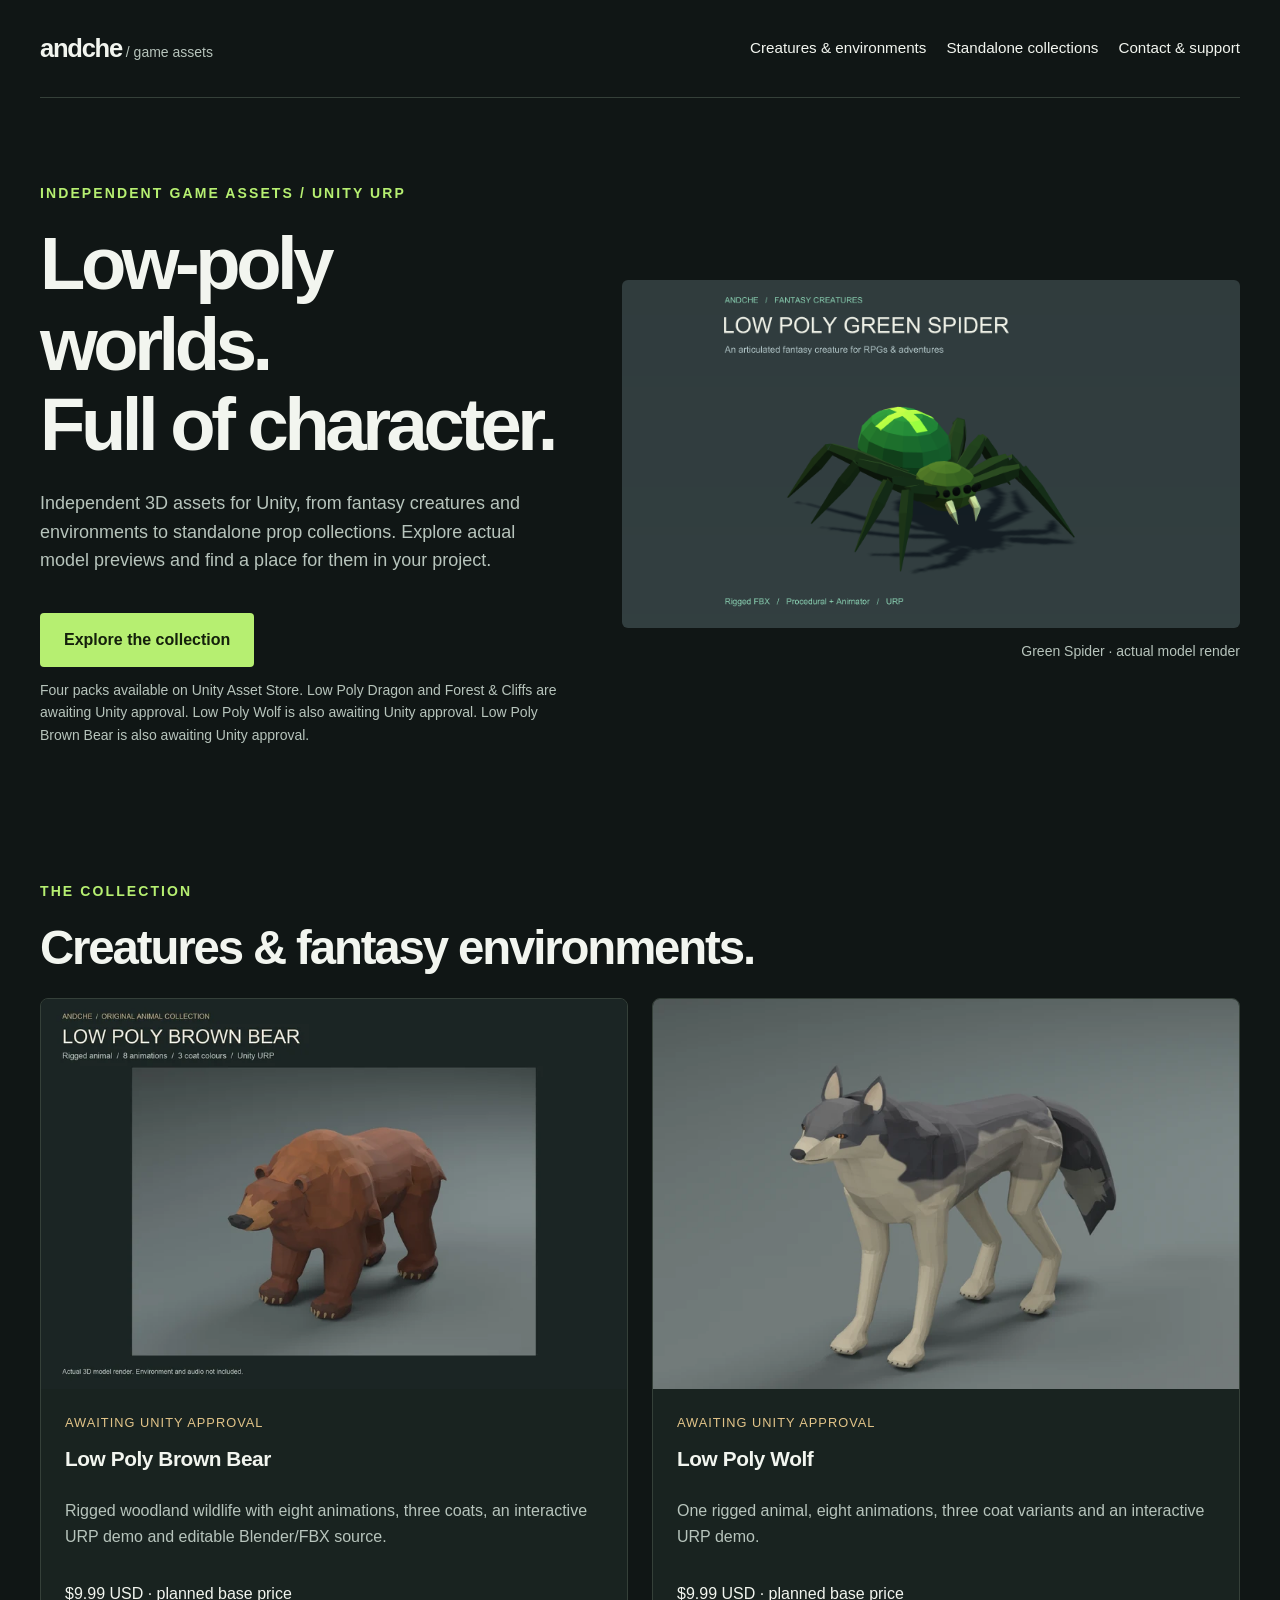
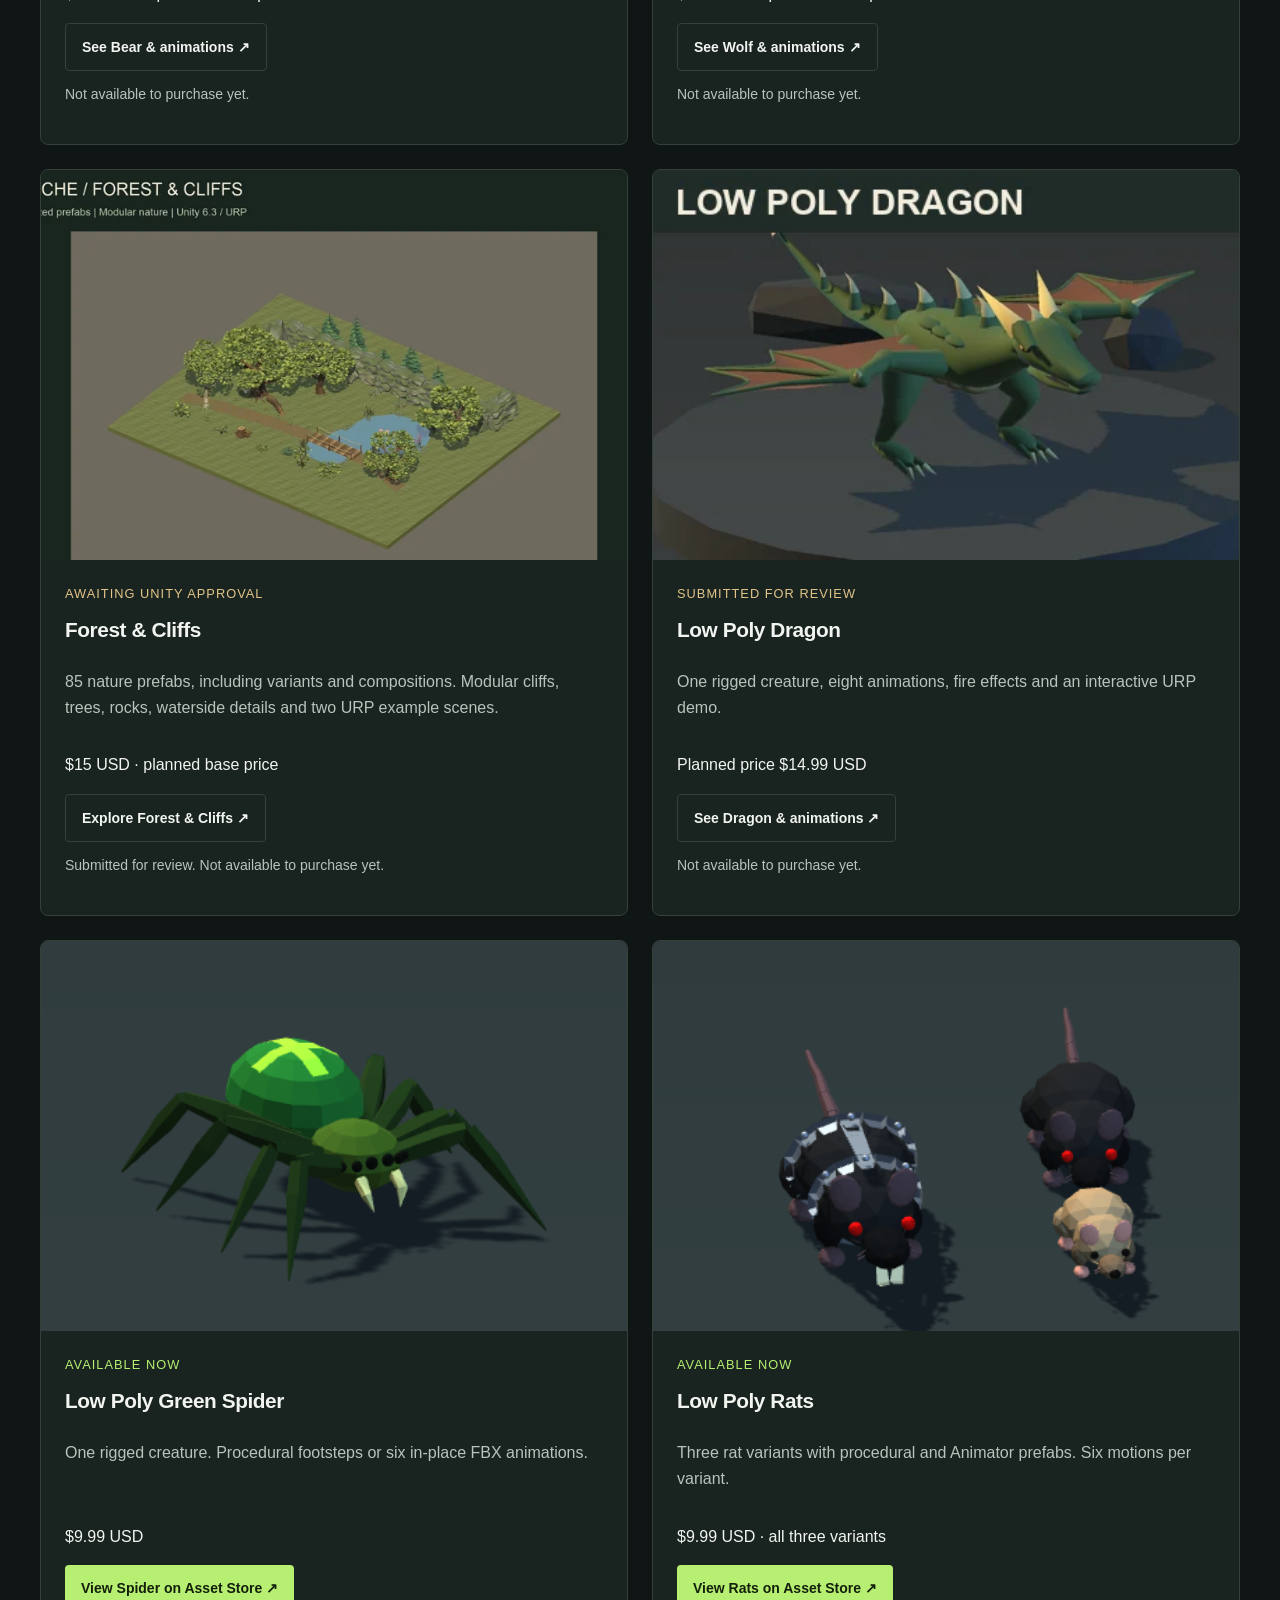
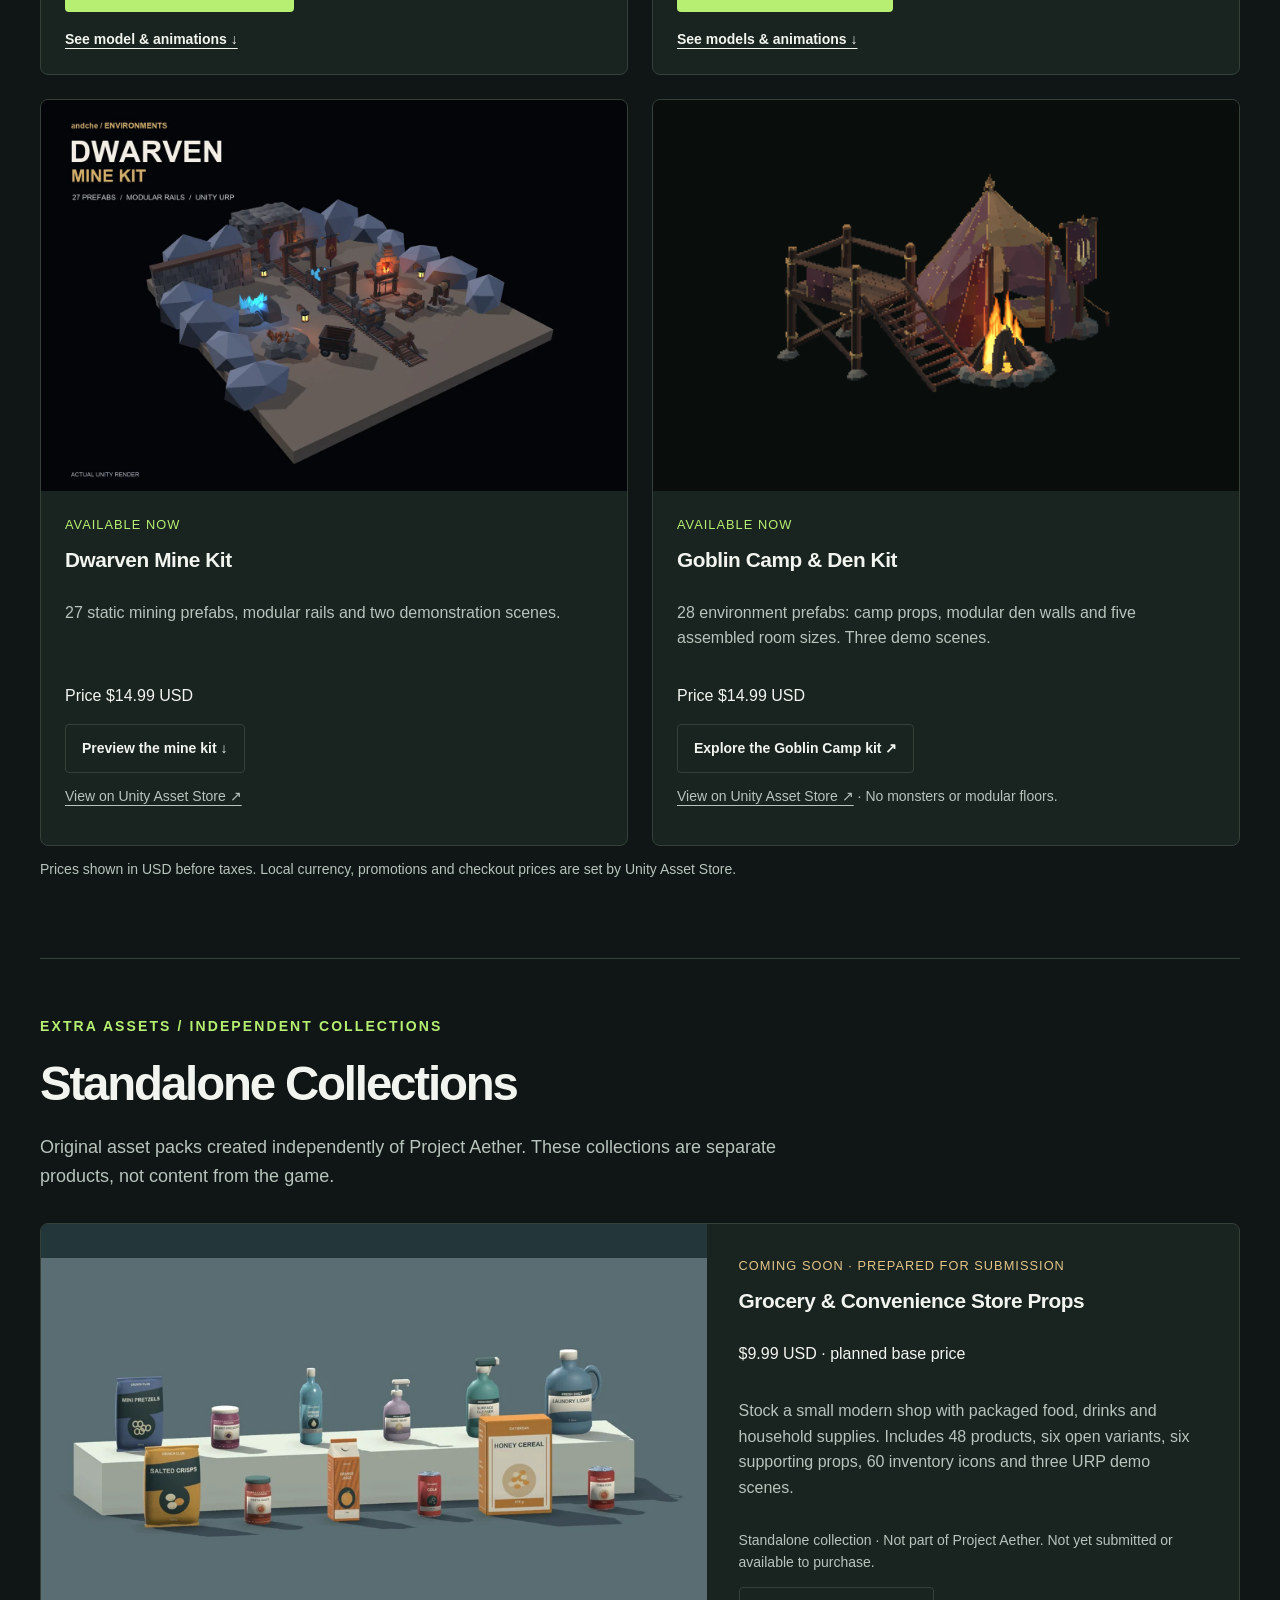
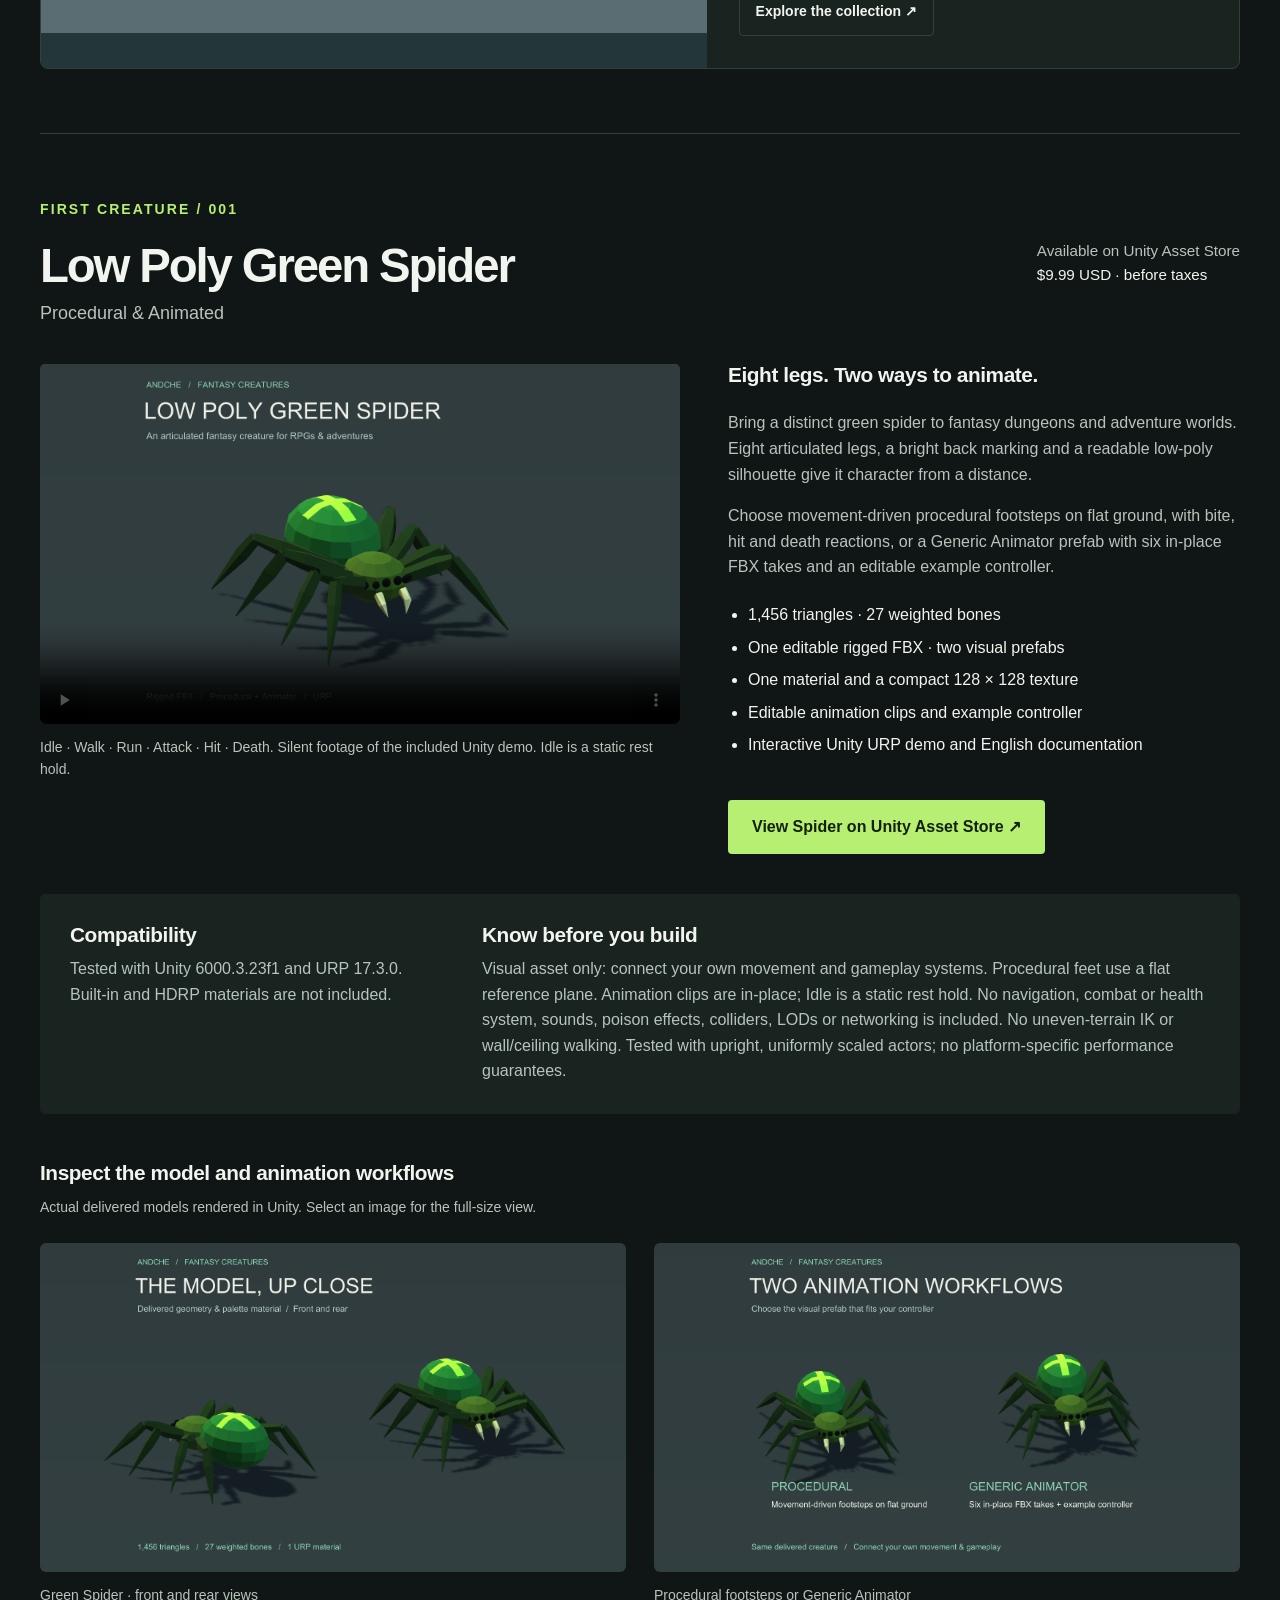
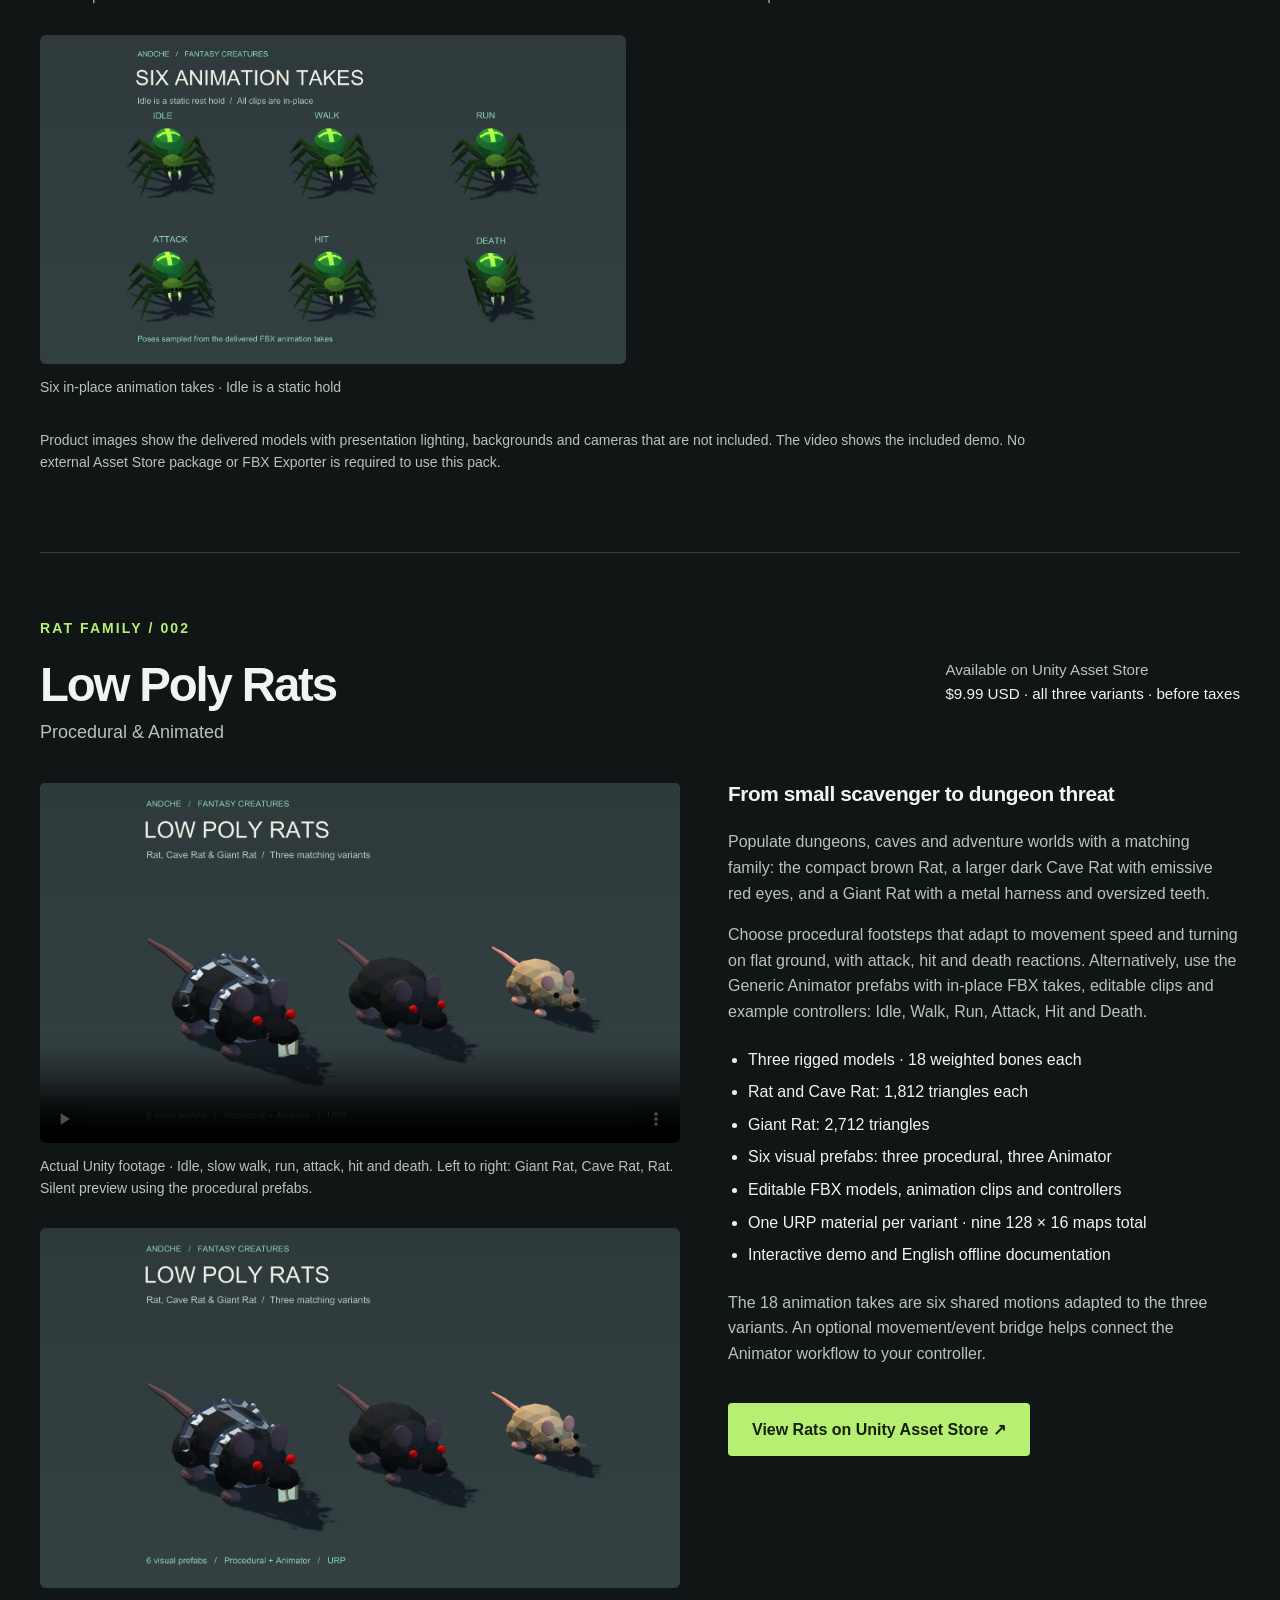
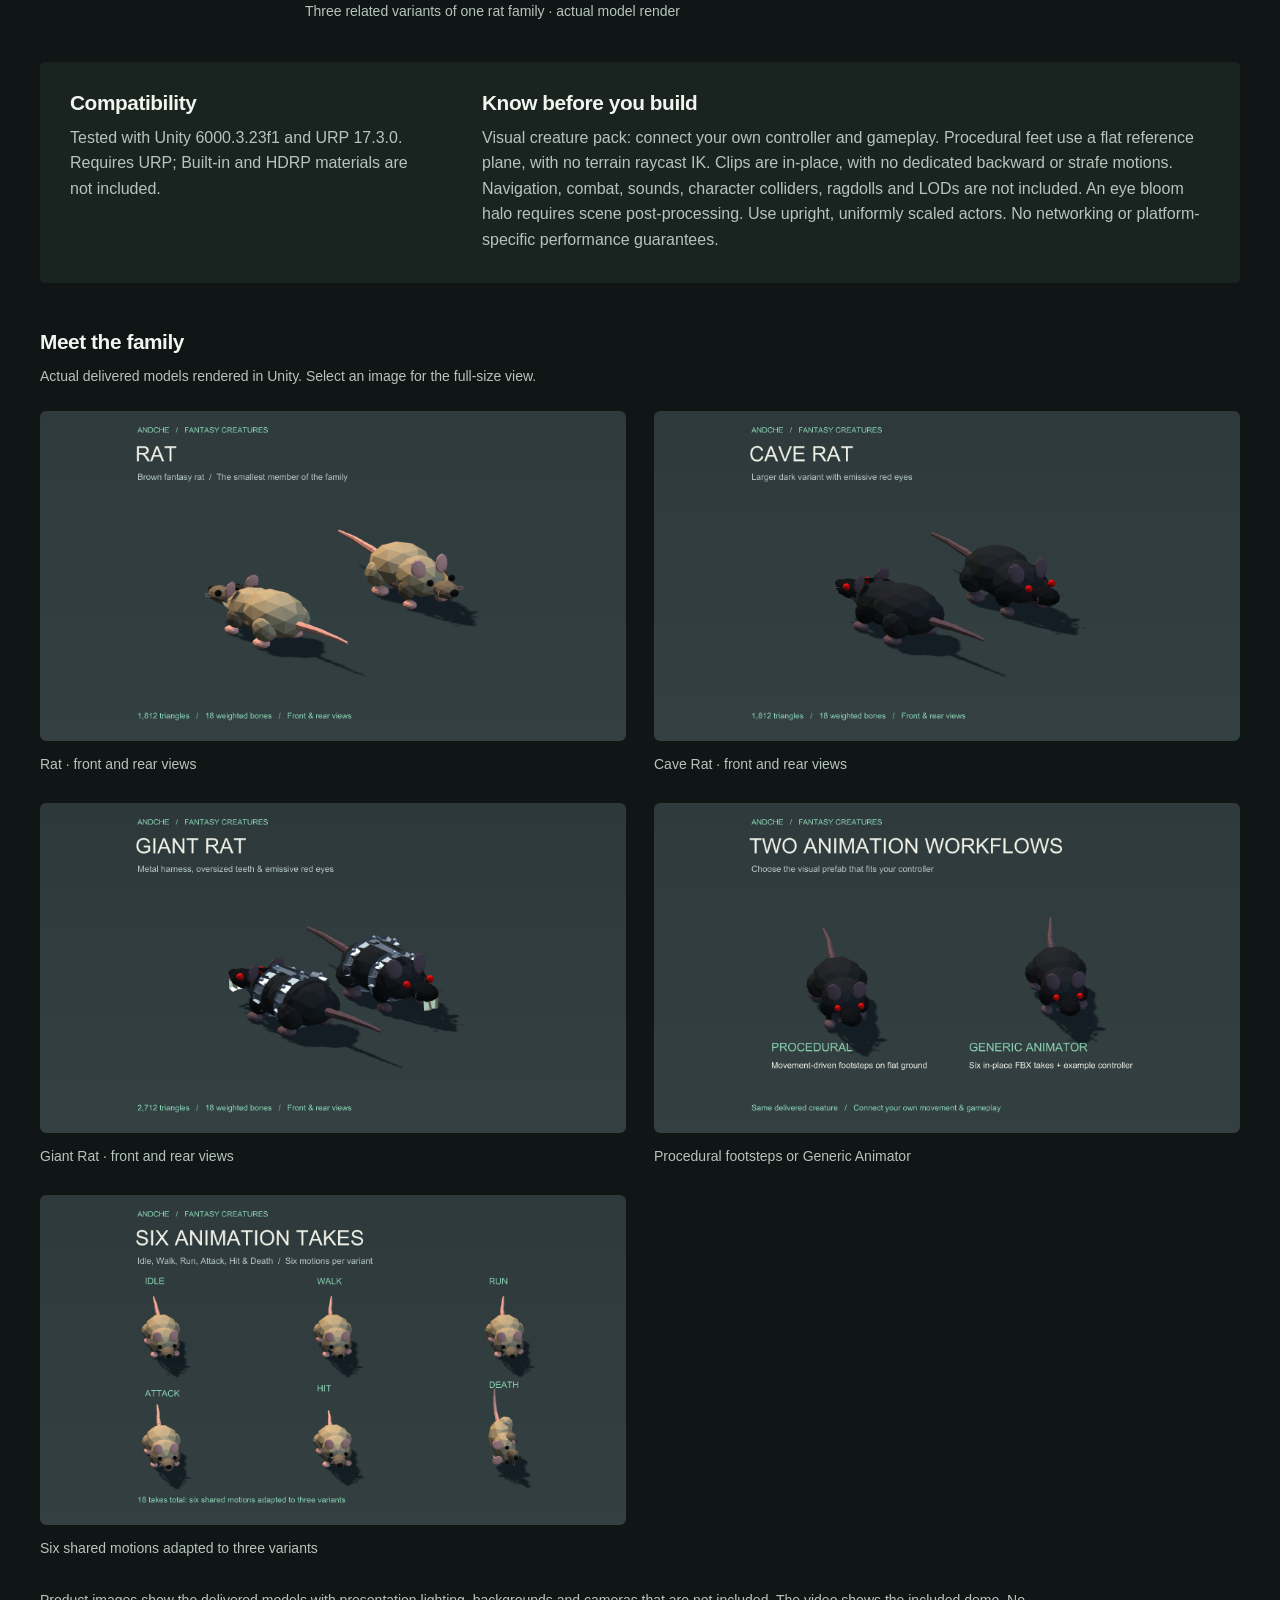
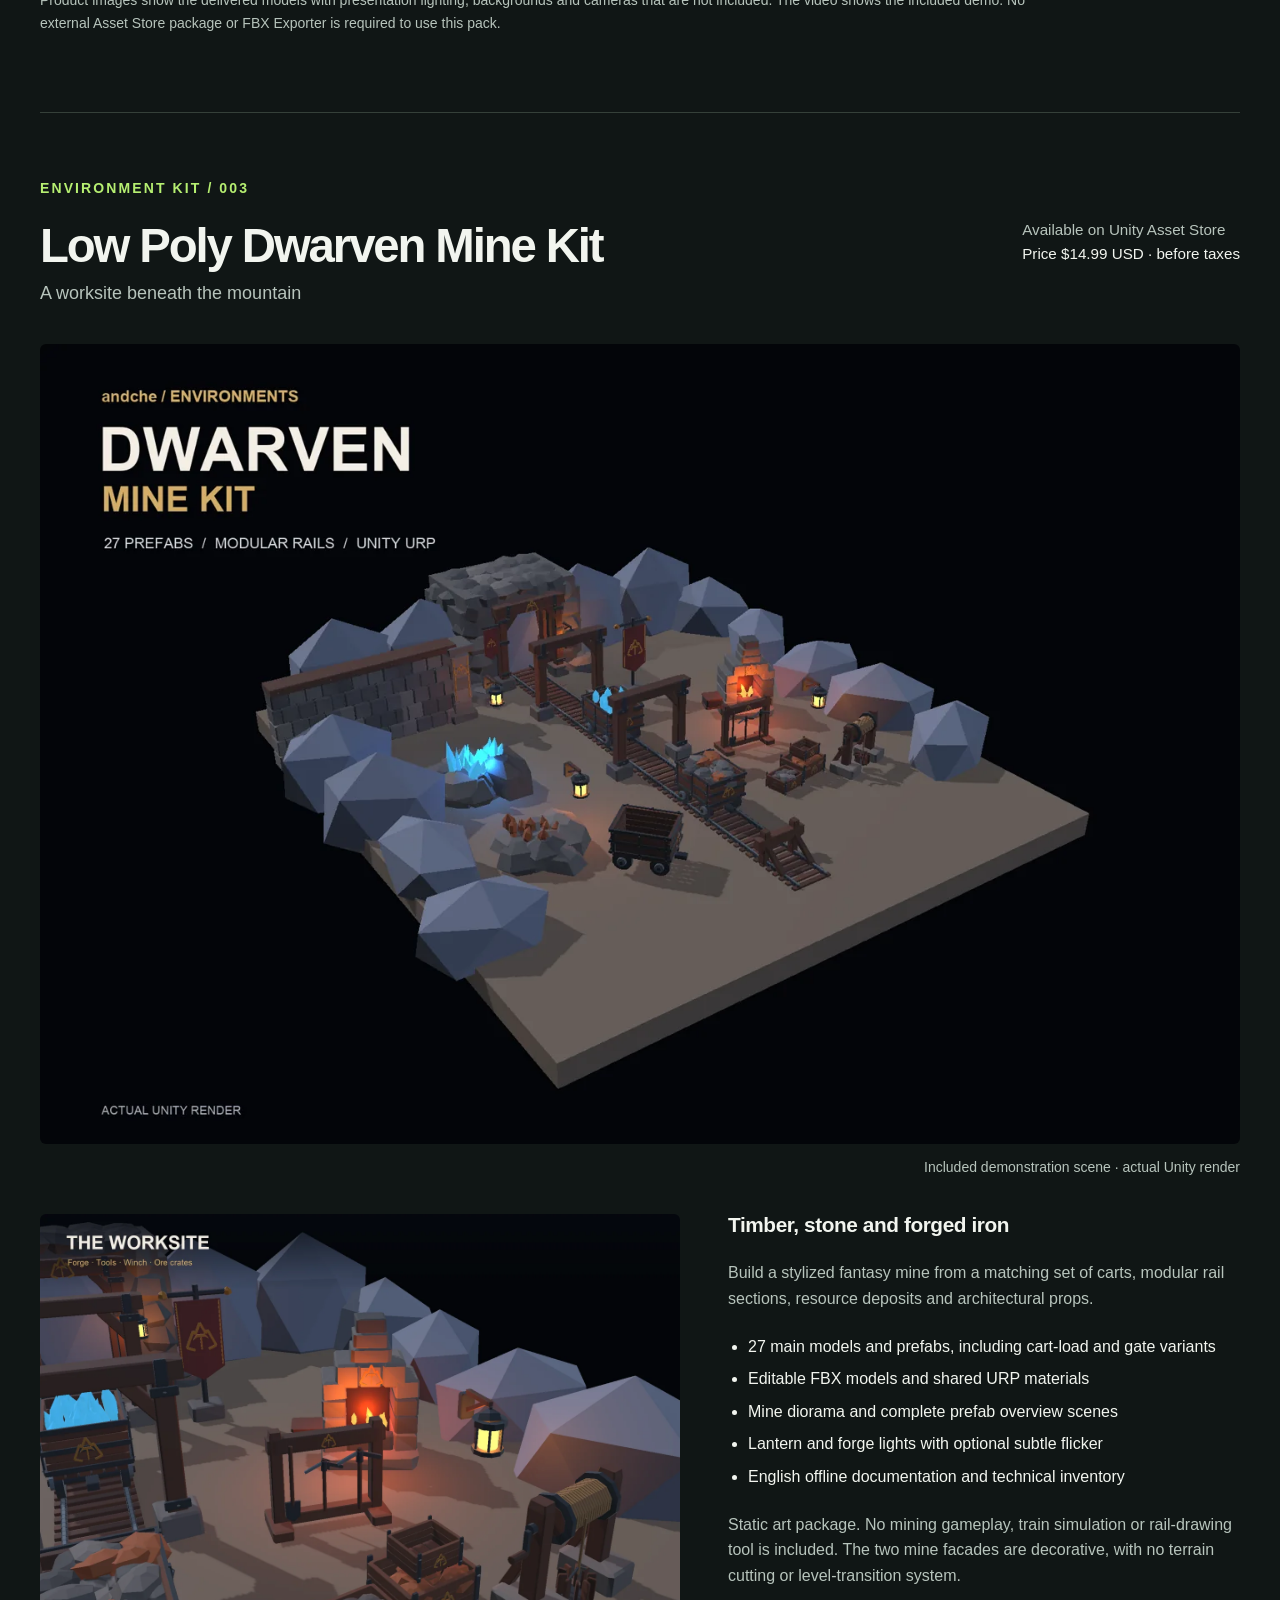
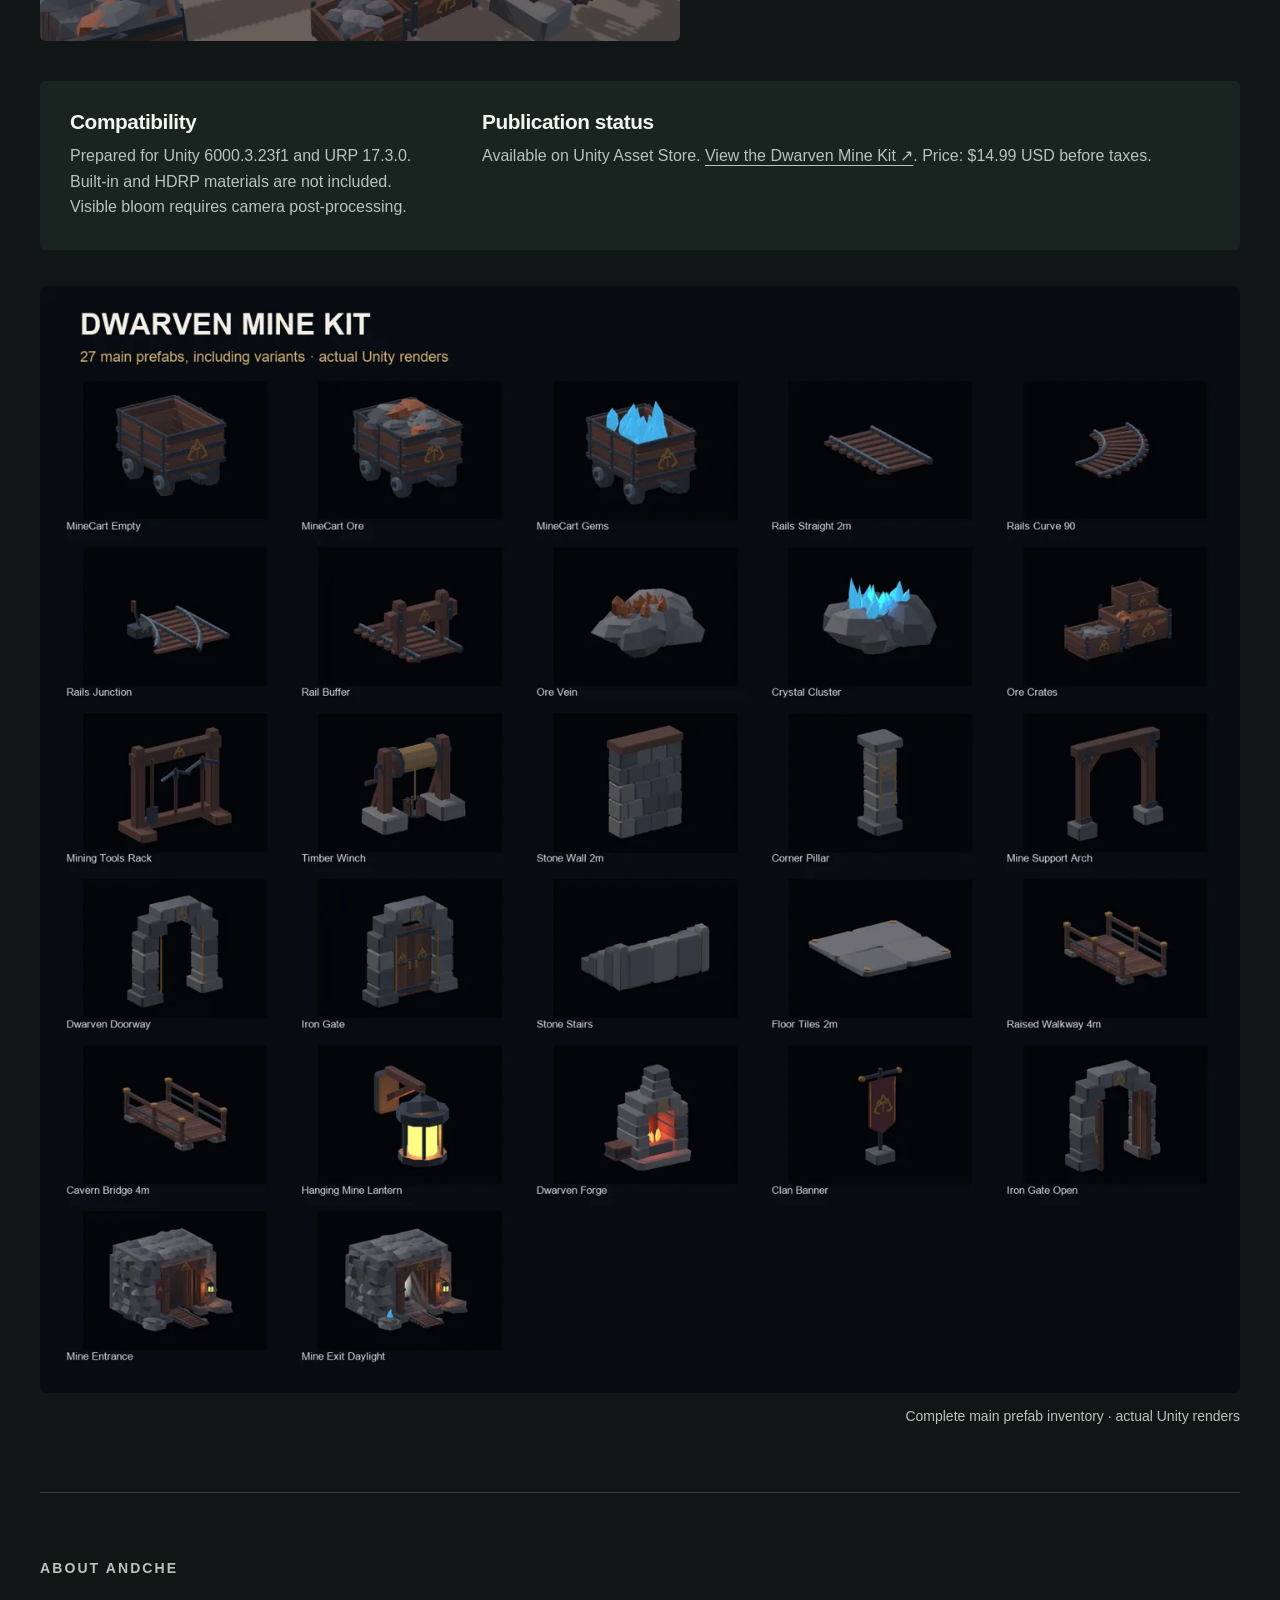
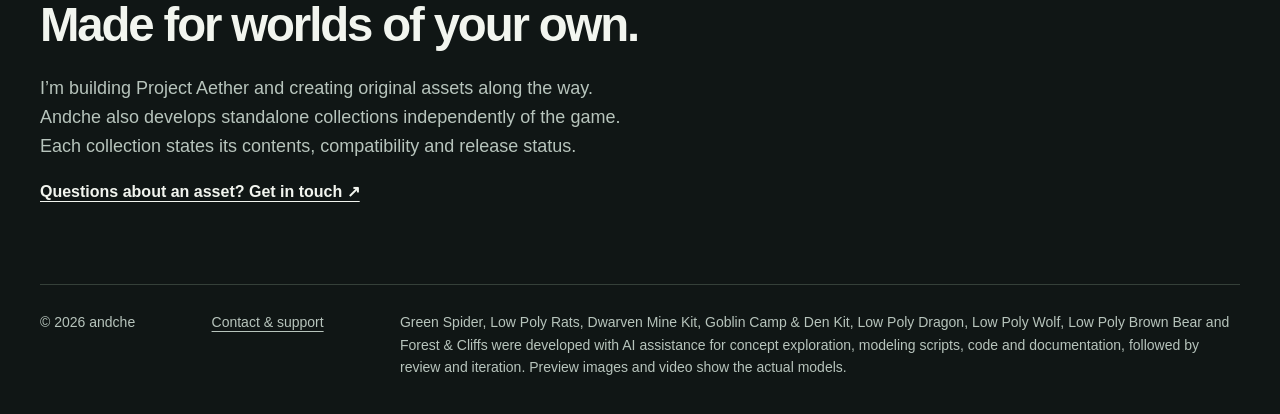
==== commit 6c0177fc: "Present Grocery Props 1.0 with final Unity previews and $9.99 planned price" ====
--- a/index.html
+++ b/index.html
@@ -28,8 +28,8 @@
 <section id="standalone" class="collection wrap standalone-section" aria-labelledby="standalone-title">
   <p class="eyebrow">Extra assets / independent collections</p><h2 id="standalone-title">Standalone Collections</h2>
   <p class="lead">Original asset packs created independently of Project Aether. These collections are separate products, not content from the game.</p>
-  <article class="asset-card standalone-card"><a href="grocery-props.html"><img src="grocery-card.webp" width="960" height="540" loading="lazy" alt="Original grocery props: cereal, cans, drinks, jars, snack bags and household bottles"></a>
-  <div class="card-body"><p class="asset-status pending">In development · preview 0.1</p><h3>Grocery &amp; Convenience Store Props</h3><p>Stock a small modern shop with packaged food, drinks and household supplies. The current preview includes 48 products, six open variants and six supporting props.</p><p class="caption">Standalone collection · Not part of Project Aether. Not available to purchase yet; final price to be announced.</p><a class="button secondary" href="grocery-props.html">Explore the development preview ↗</a></div></article>
+  <article class="asset-card standalone-card"><a href="grocery-props.html"><img src="grocery-card-1.0.webp" width="960" height="540" loading="lazy" alt="Original grocery props: cereal, cans, drinks, jars, snack bags and household bottles"></a>
+  <div class="card-body"><p class="asset-status pending">Coming soon · prepared for submission</p><h3>Grocery &amp; Convenience Store Props</h3><p class="card-price">$9.99 USD · planned base price</p><p>Stock a small modern shop with packaged food, drinks and household supplies. Includes 48 products, six open variants, six supporting props, 60 inventory icons and three URP demo scenes.</p><p class="caption">Standalone collection · Not part of Project Aether. Not yet submitted or available to purchase.</p><a class="button secondary" href="grocery-props.html">Explore the collection ↗</a></div></article>
 </section>
     <section id="spider" class="product wrap">
       <div class="section-head"><div><p class="eyebrow">First creature / 001</p><h2>Low Poly Green Spider</h2><p class="lead">Procedural &amp; Animated</p></div><p class="release">Available on Unity Asset Store<br><strong>$9.99 USD · before taxes</strong></p></div>
@@ -59,3 +59,4 @@
 
 
 
+
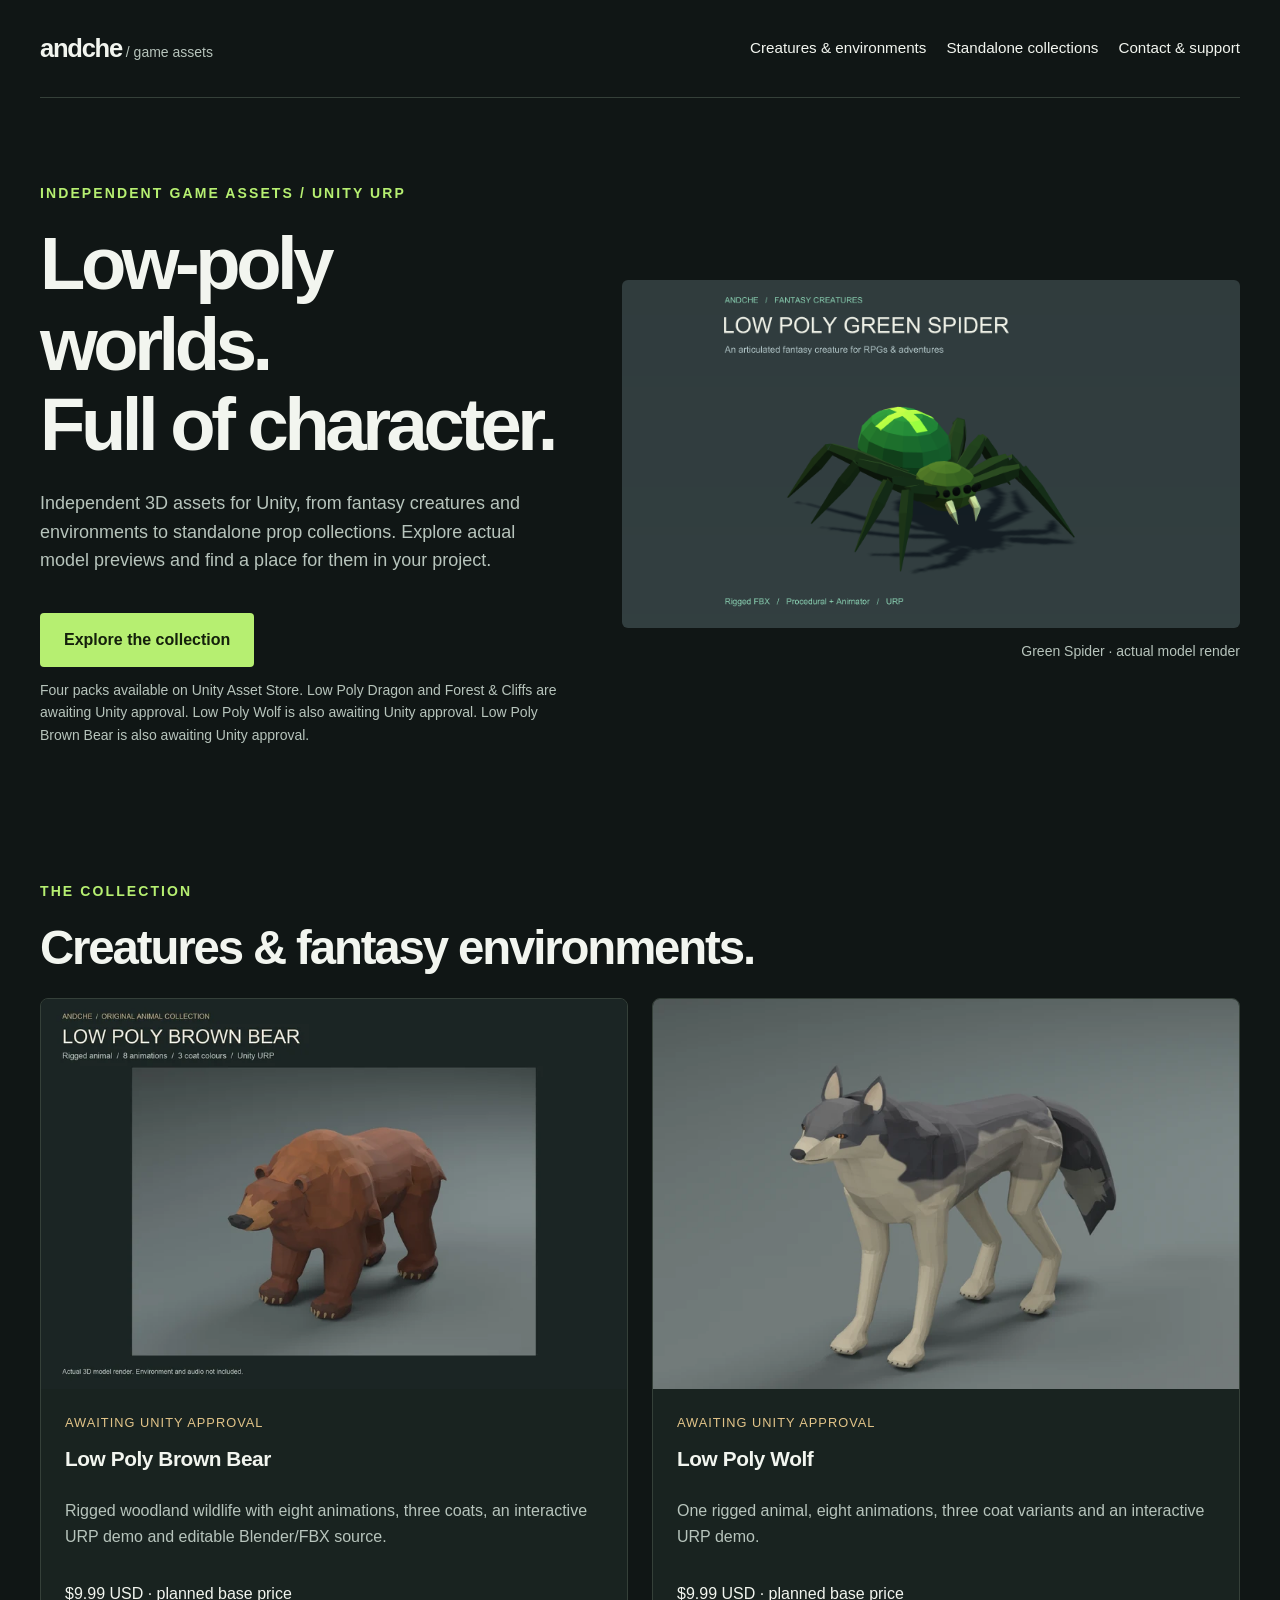
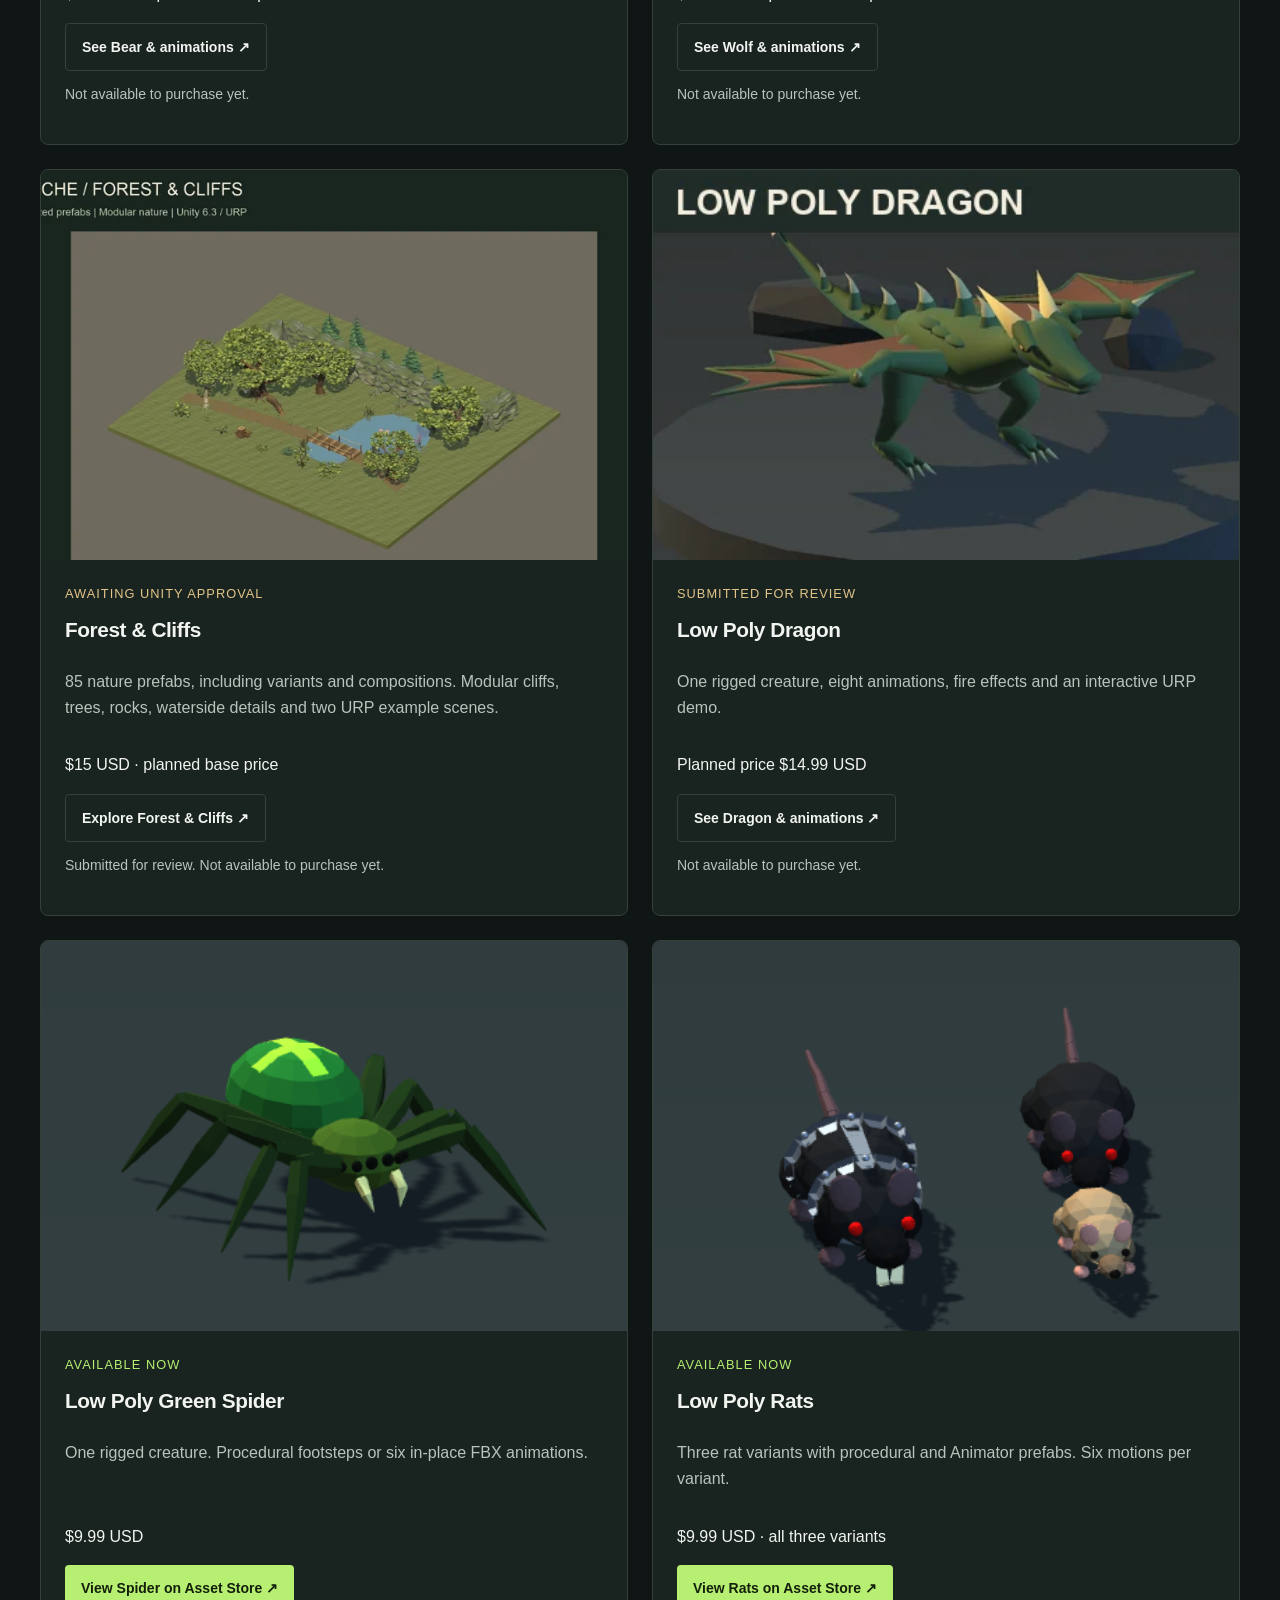
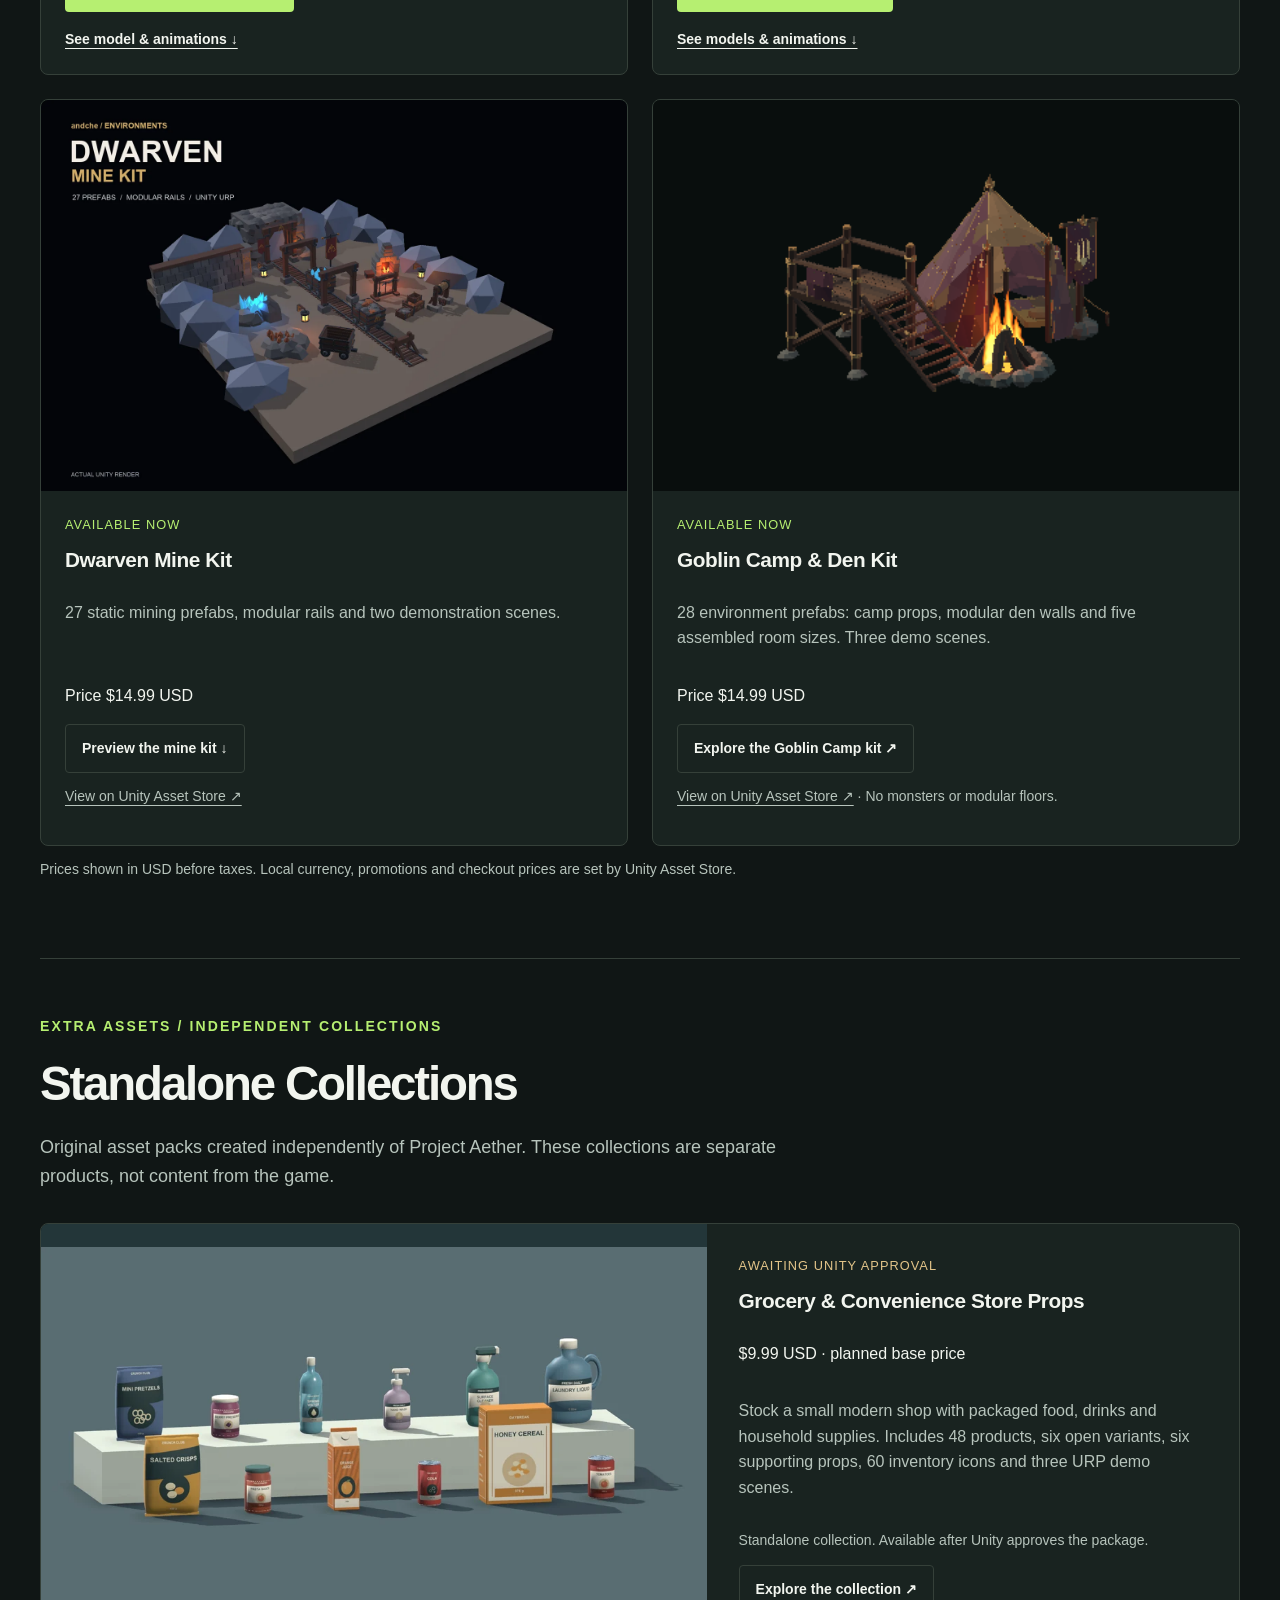
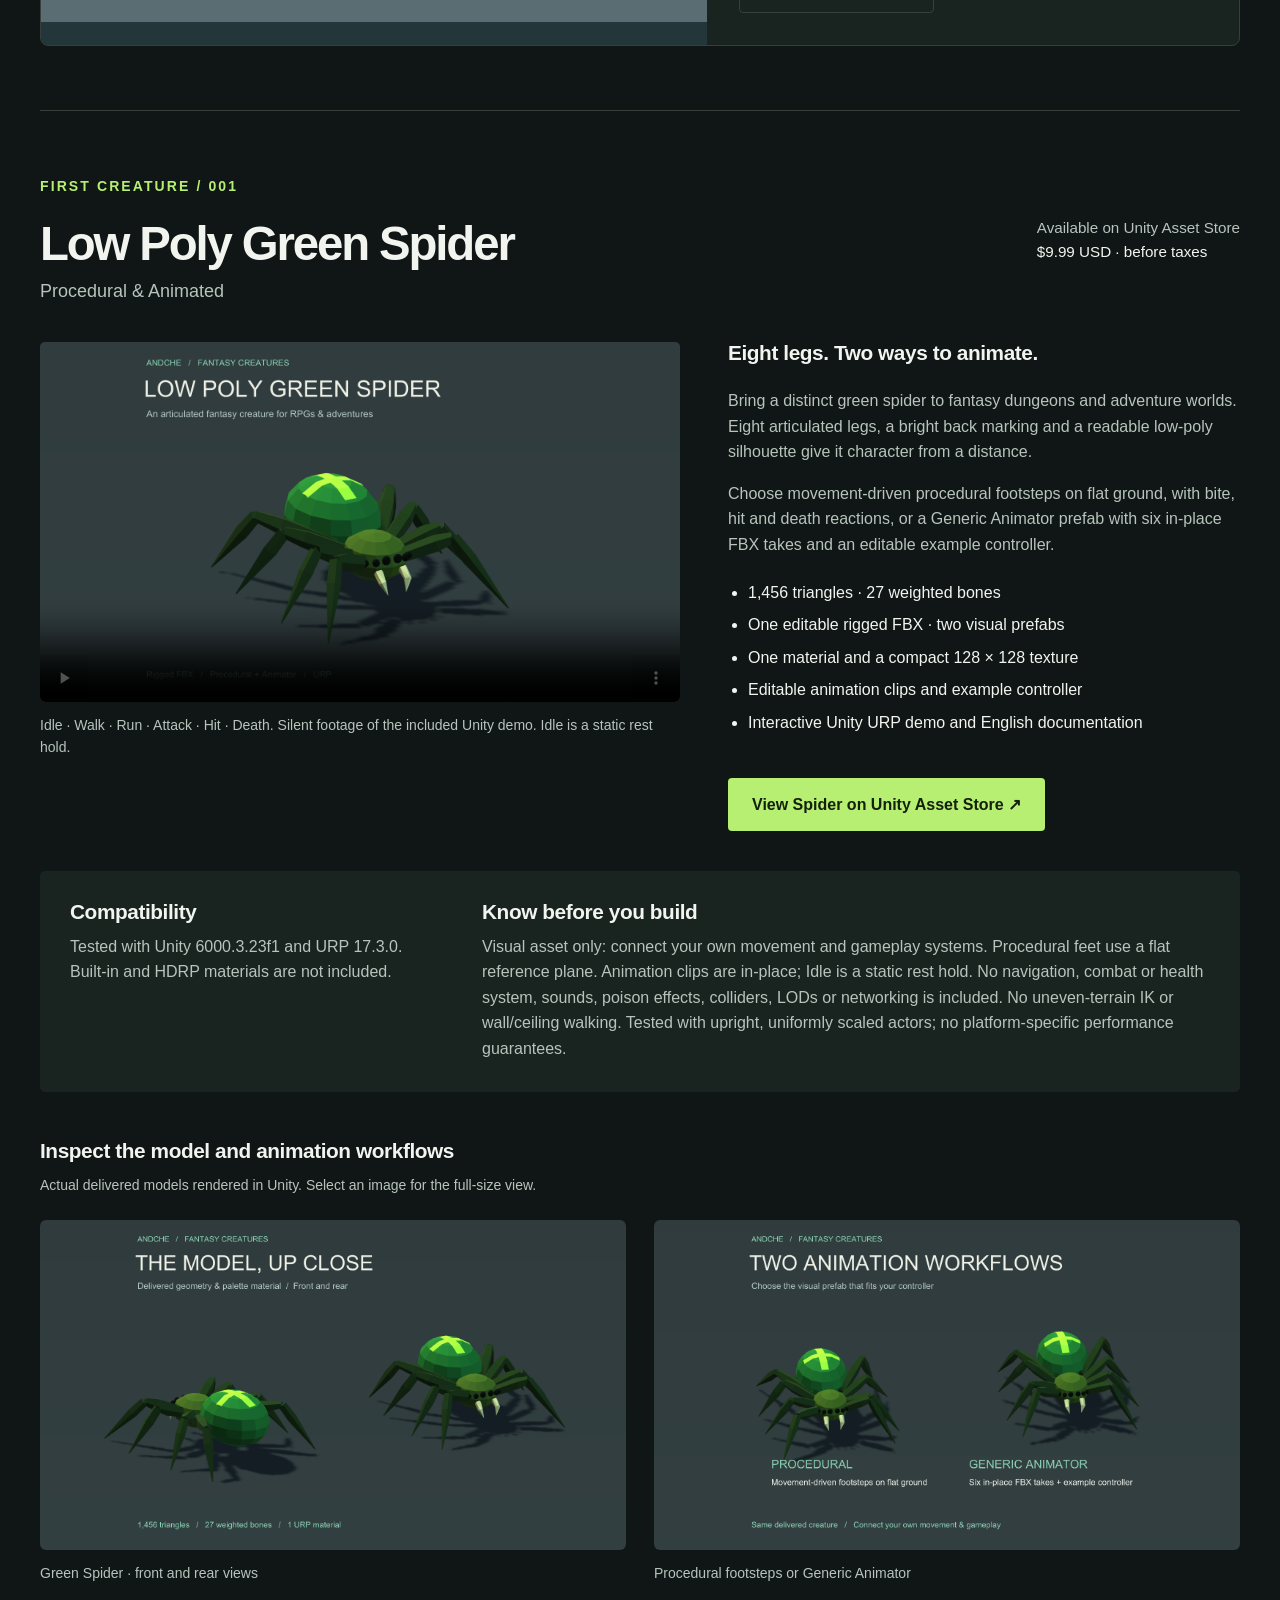
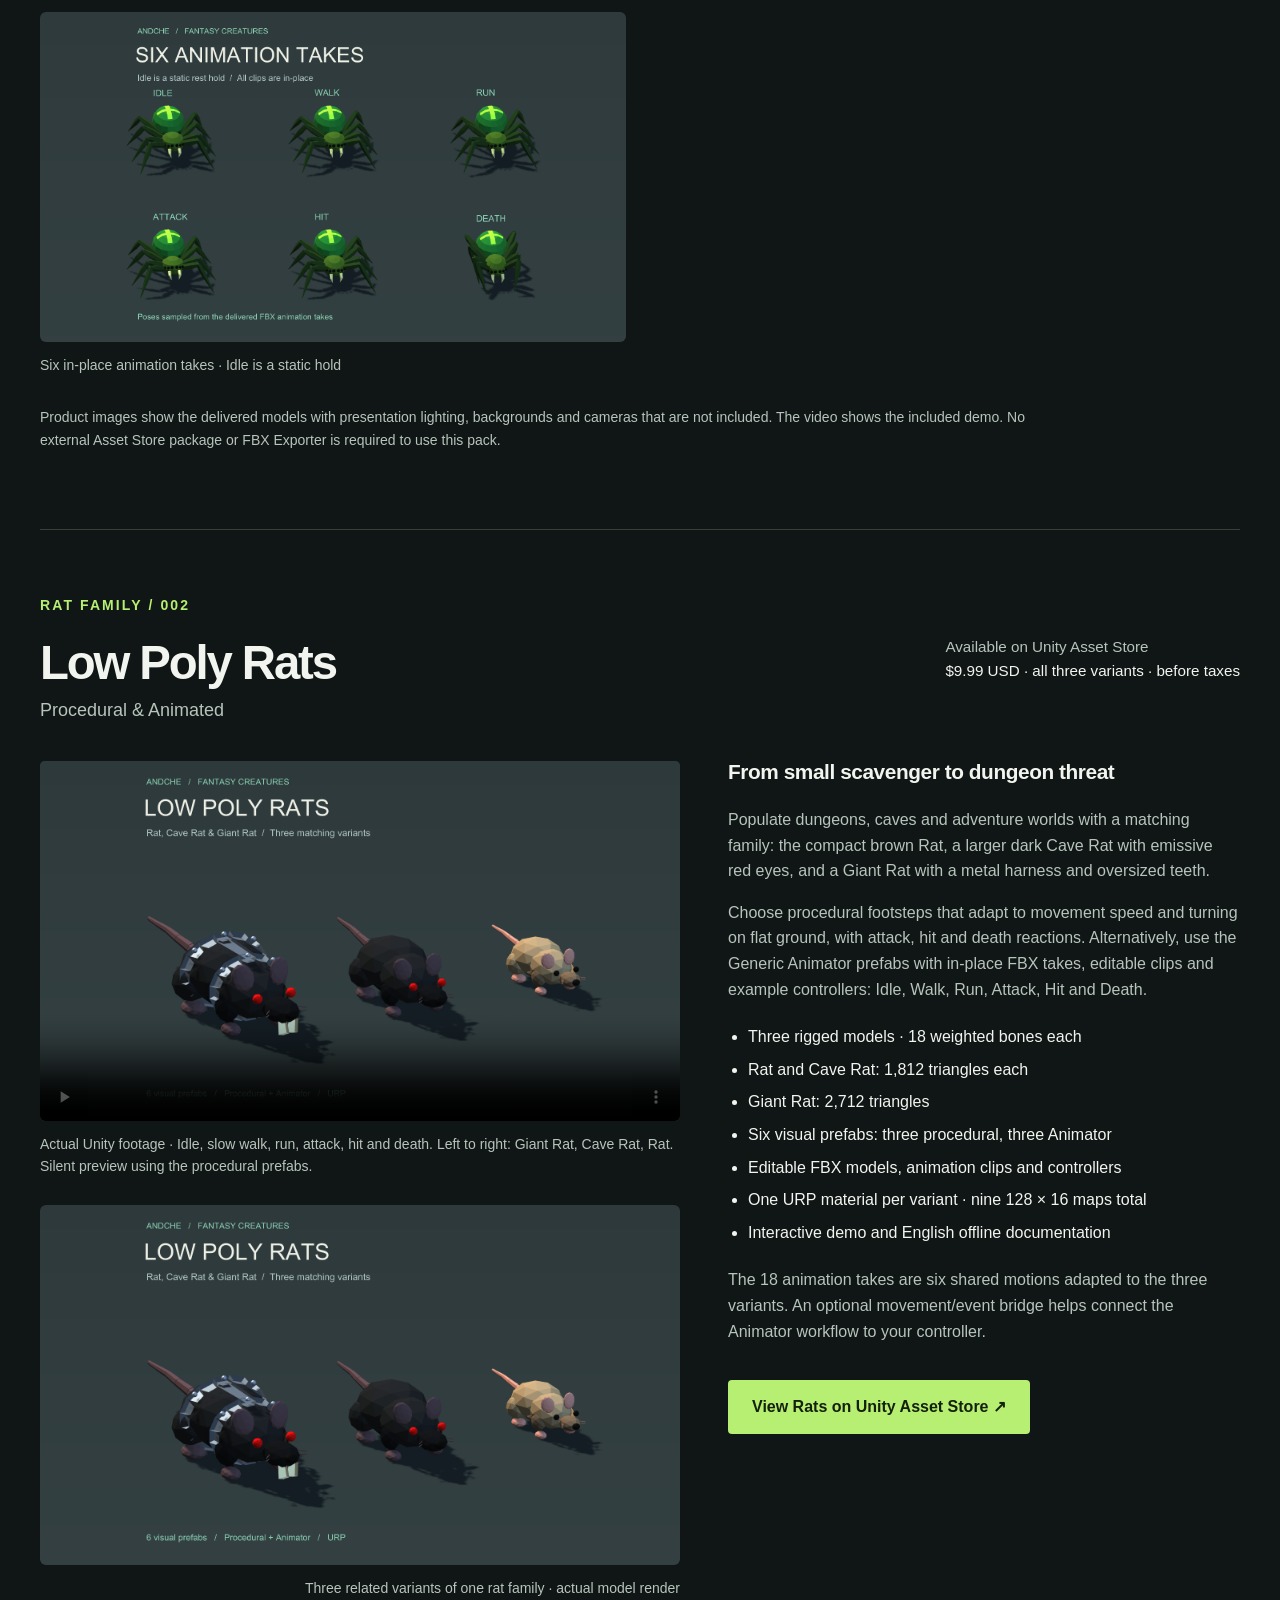
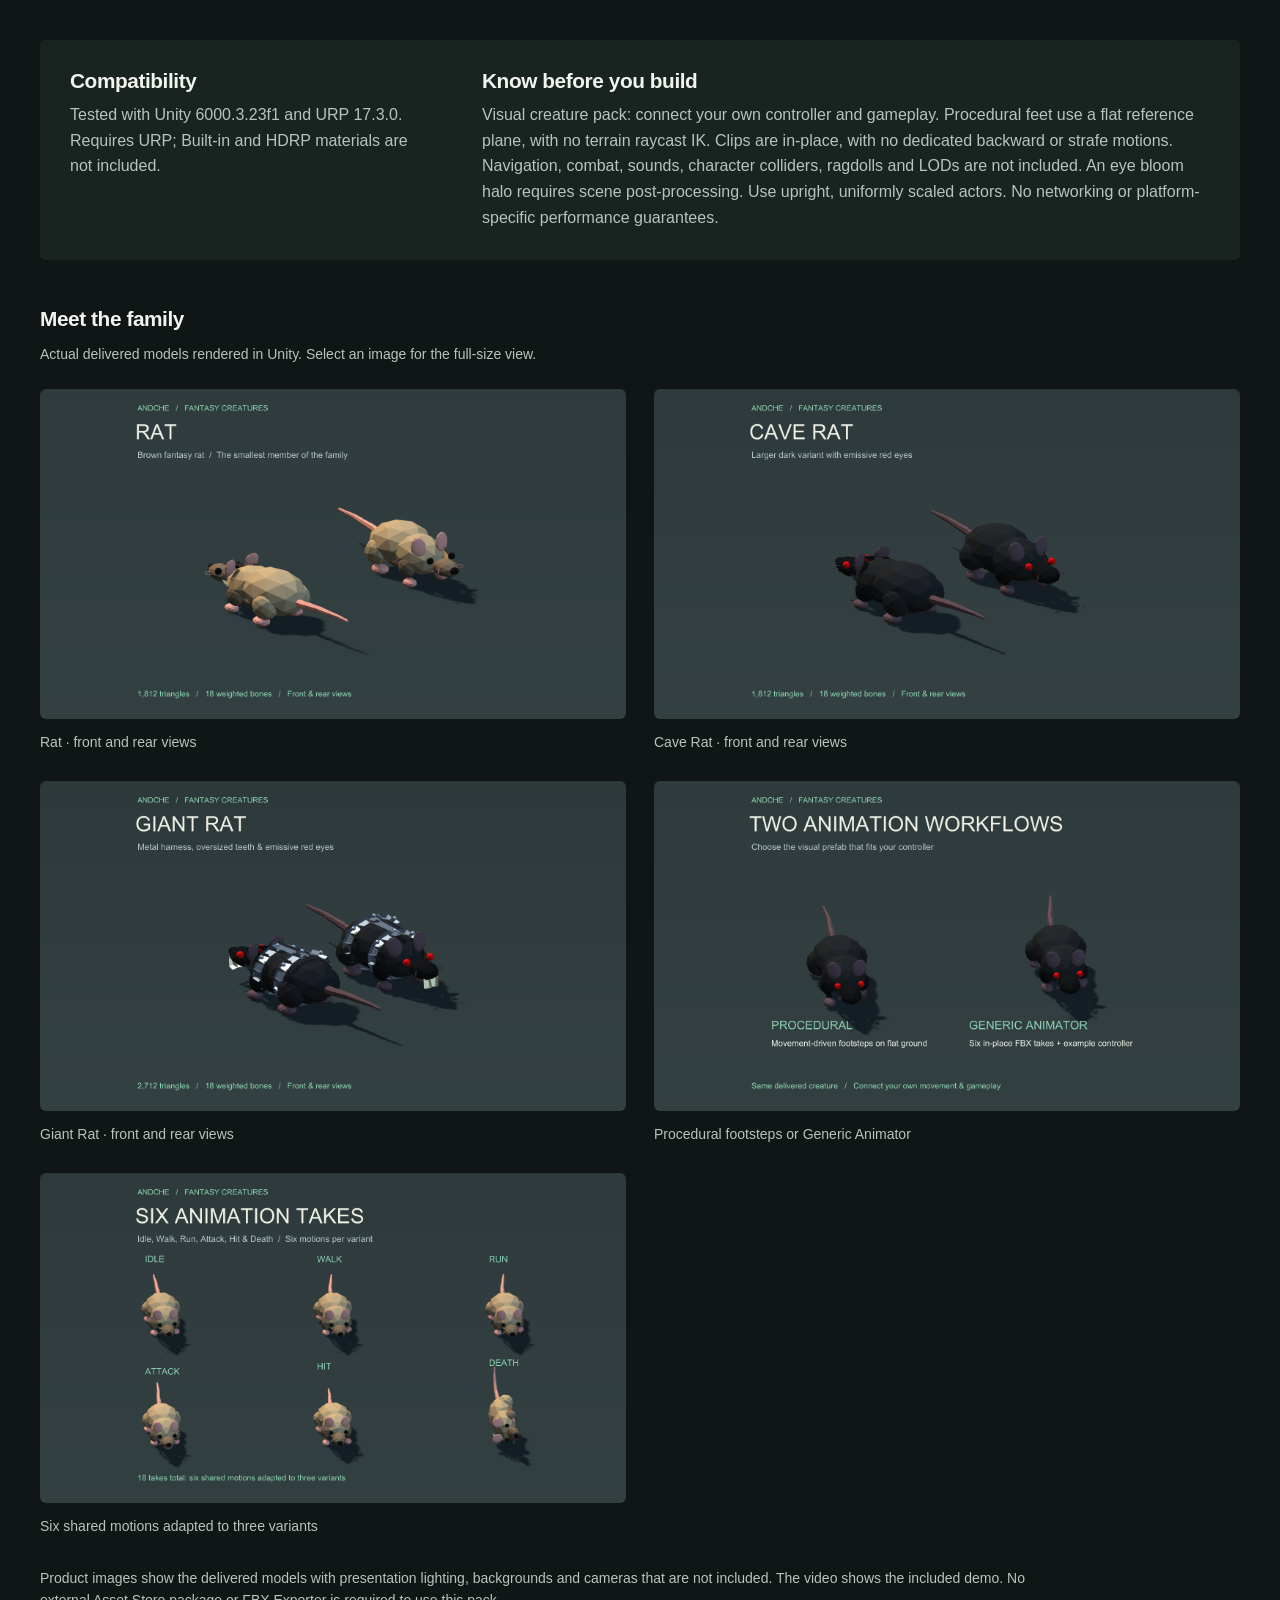
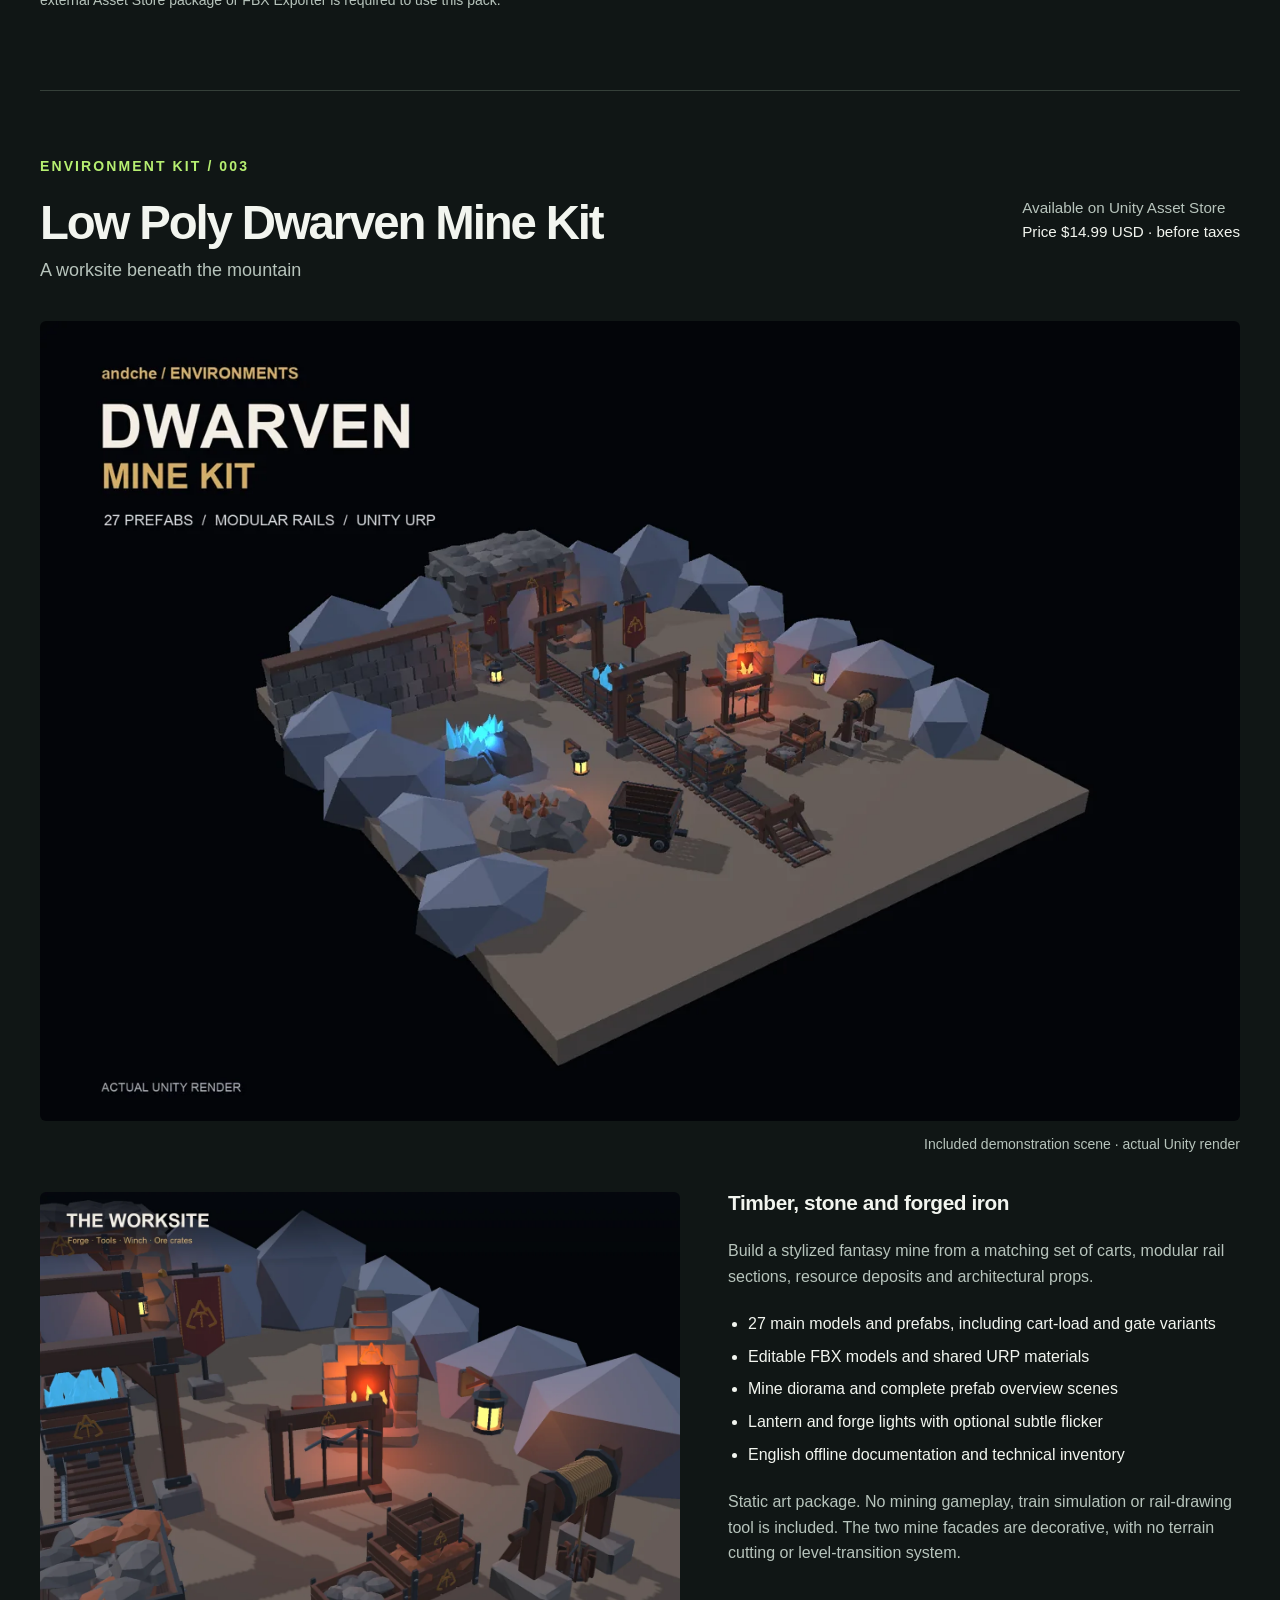
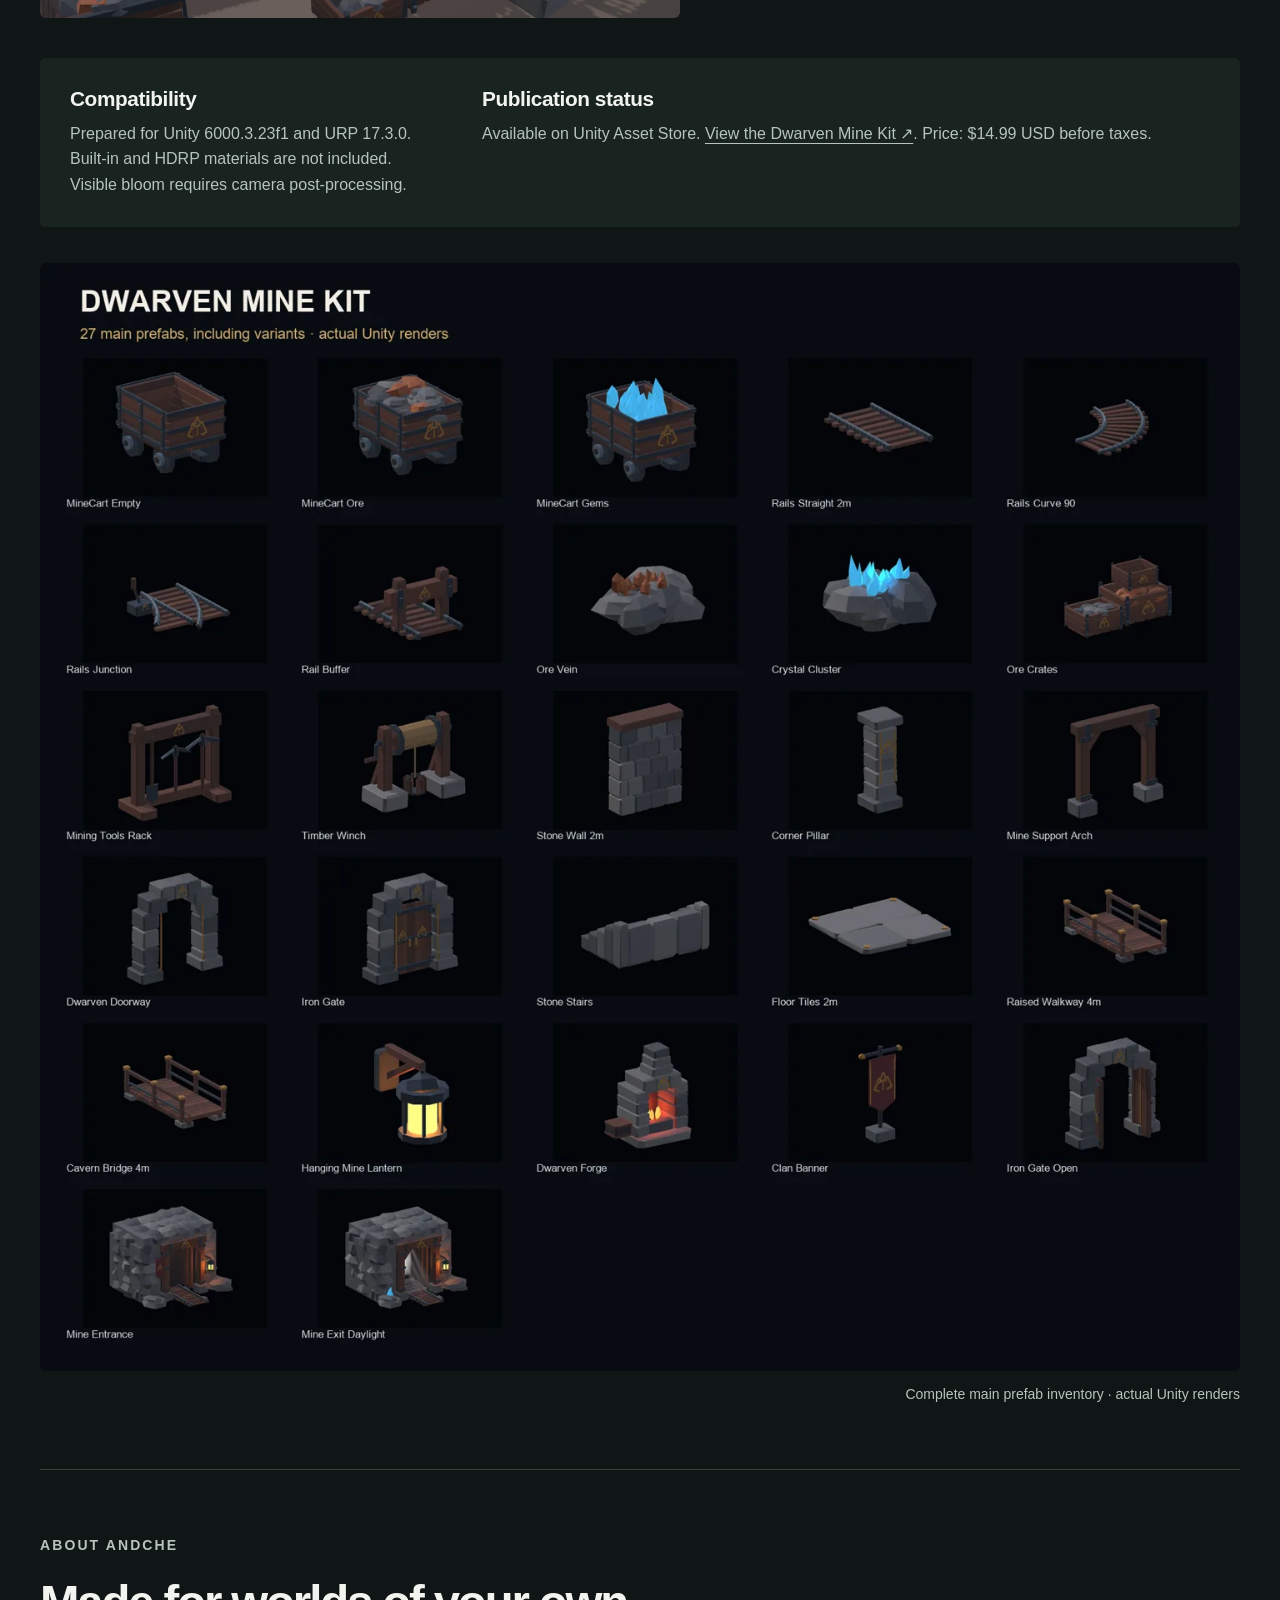
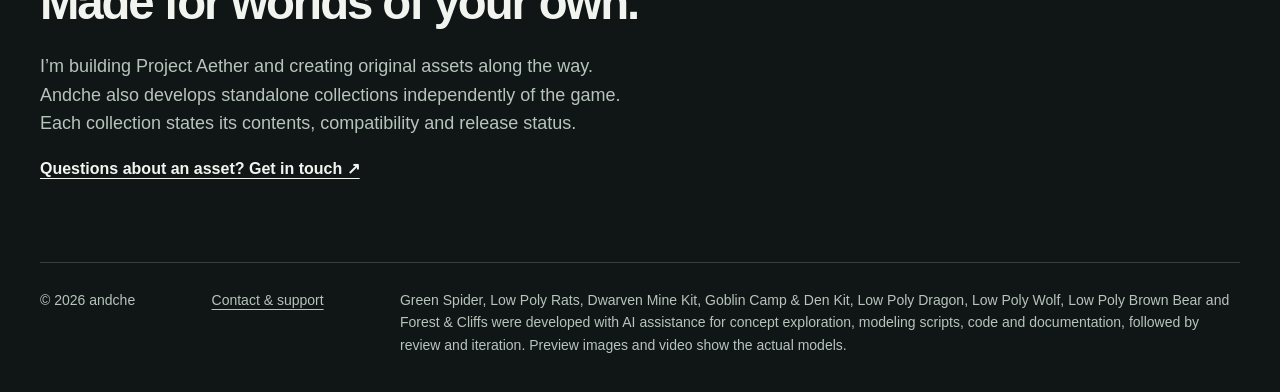
==== commit 501c4ff6: "Mark Grocery Props as submitted for Unity review" ====
--- a/index.html
+++ b/index.html
@@ -29,7 +29,7 @@
   <p class="eyebrow">Extra assets / independent collections</p><h2 id="standalone-title">Standalone Collections</h2>
   <p class="lead">Original asset packs created independently of Project Aether. These collections are separate products, not content from the game.</p>
   <article class="asset-card standalone-card"><a href="grocery-props.html"><img src="grocery-card-1.0.webp" width="960" height="540" loading="lazy" alt="Original grocery props: cereal, cans, drinks, jars, snack bags and household bottles"></a>
-  <div class="card-body"><p class="asset-status pending">Coming soon · prepared for submission</p><h3>Grocery &amp; Convenience Store Props</h3><p class="card-price">$9.99 USD · planned base price</p><p>Stock a small modern shop with packaged food, drinks and household supplies. Includes 48 products, six open variants, six supporting props, 60 inventory icons and three URP demo scenes.</p><p class="caption">Standalone collection · Not part of Project Aether. Not yet submitted or available to purchase.</p><a class="button secondary" href="grocery-props.html">Explore the collection ↗</a></div></article>
+  <div class="card-body"><p class="asset-status pending">Awaiting Unity approval</p><h3>Grocery &amp; Convenience Store Props</h3><p class="card-price">$9.99 USD · planned base price</p><p>Stock a small modern shop with packaged food, drinks and household supplies. Includes 48 products, six open variants, six supporting props, 60 inventory icons and three URP demo scenes.</p><p class="caption">Standalone collection. Available after Unity approves the package.</p><a class="button secondary" href="grocery-props.html">Explore the collection ↗</a></div></article>
 </section>
     <section id="spider" class="product wrap">
       <div class="section-head"><div><p class="eyebrow">First creature / 001</p><h2>Low Poly Green Spider</h2><p class="lead">Procedural &amp; Animated</p></div><p class="release">Available on Unity Asset Store<br><strong>$9.99 USD · before taxes</strong></p></div>
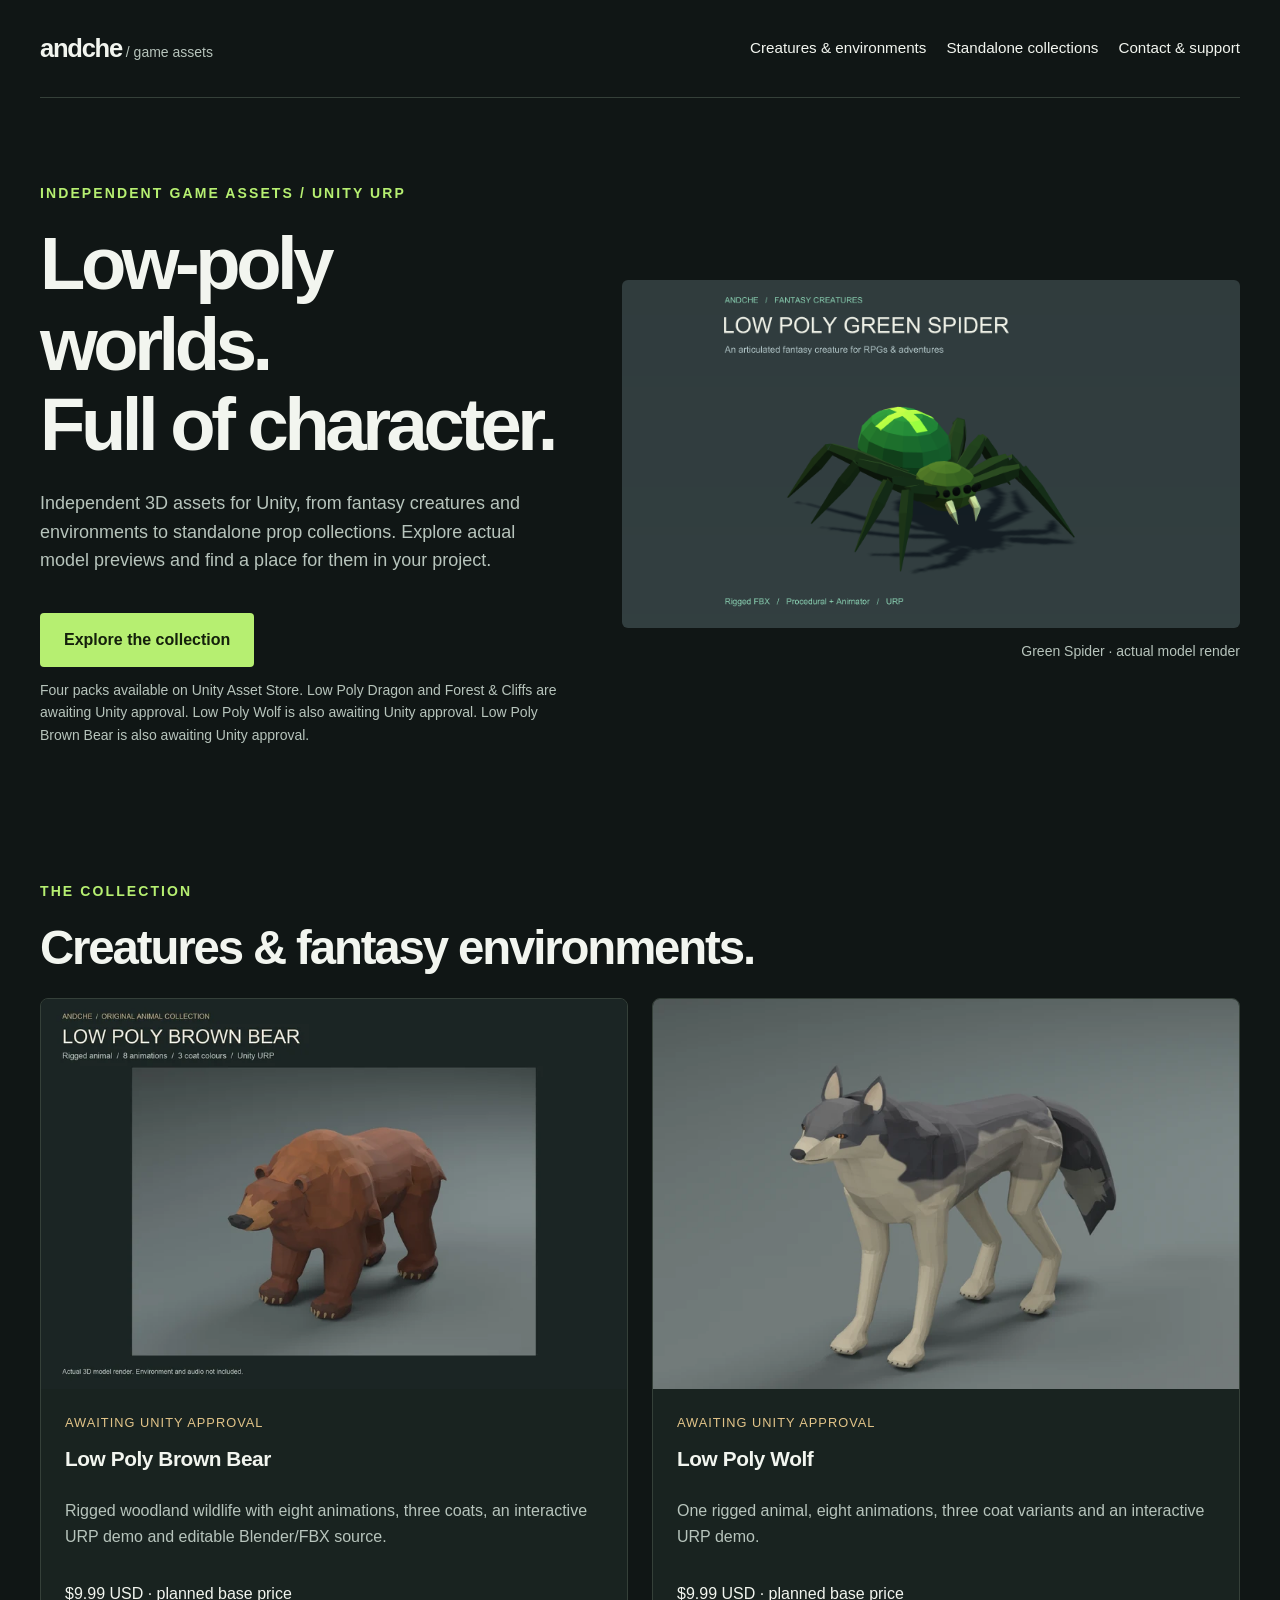
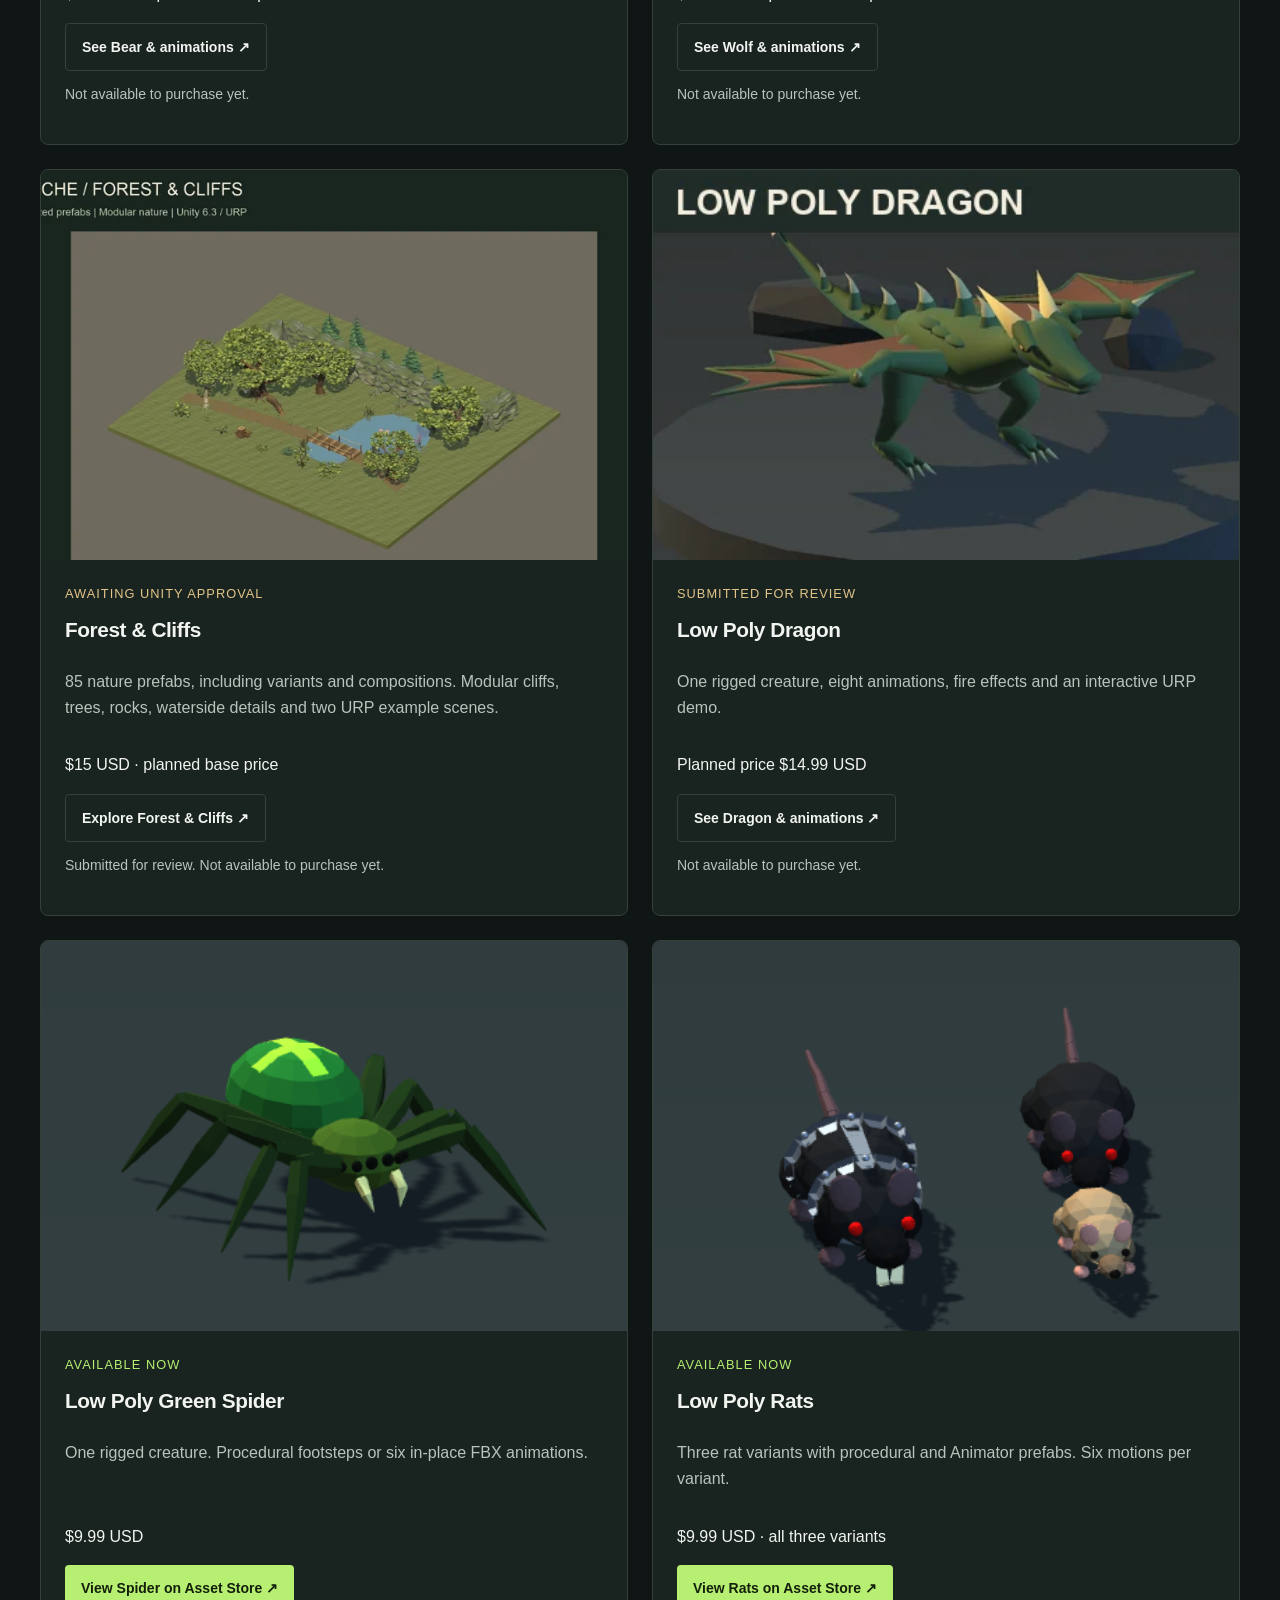
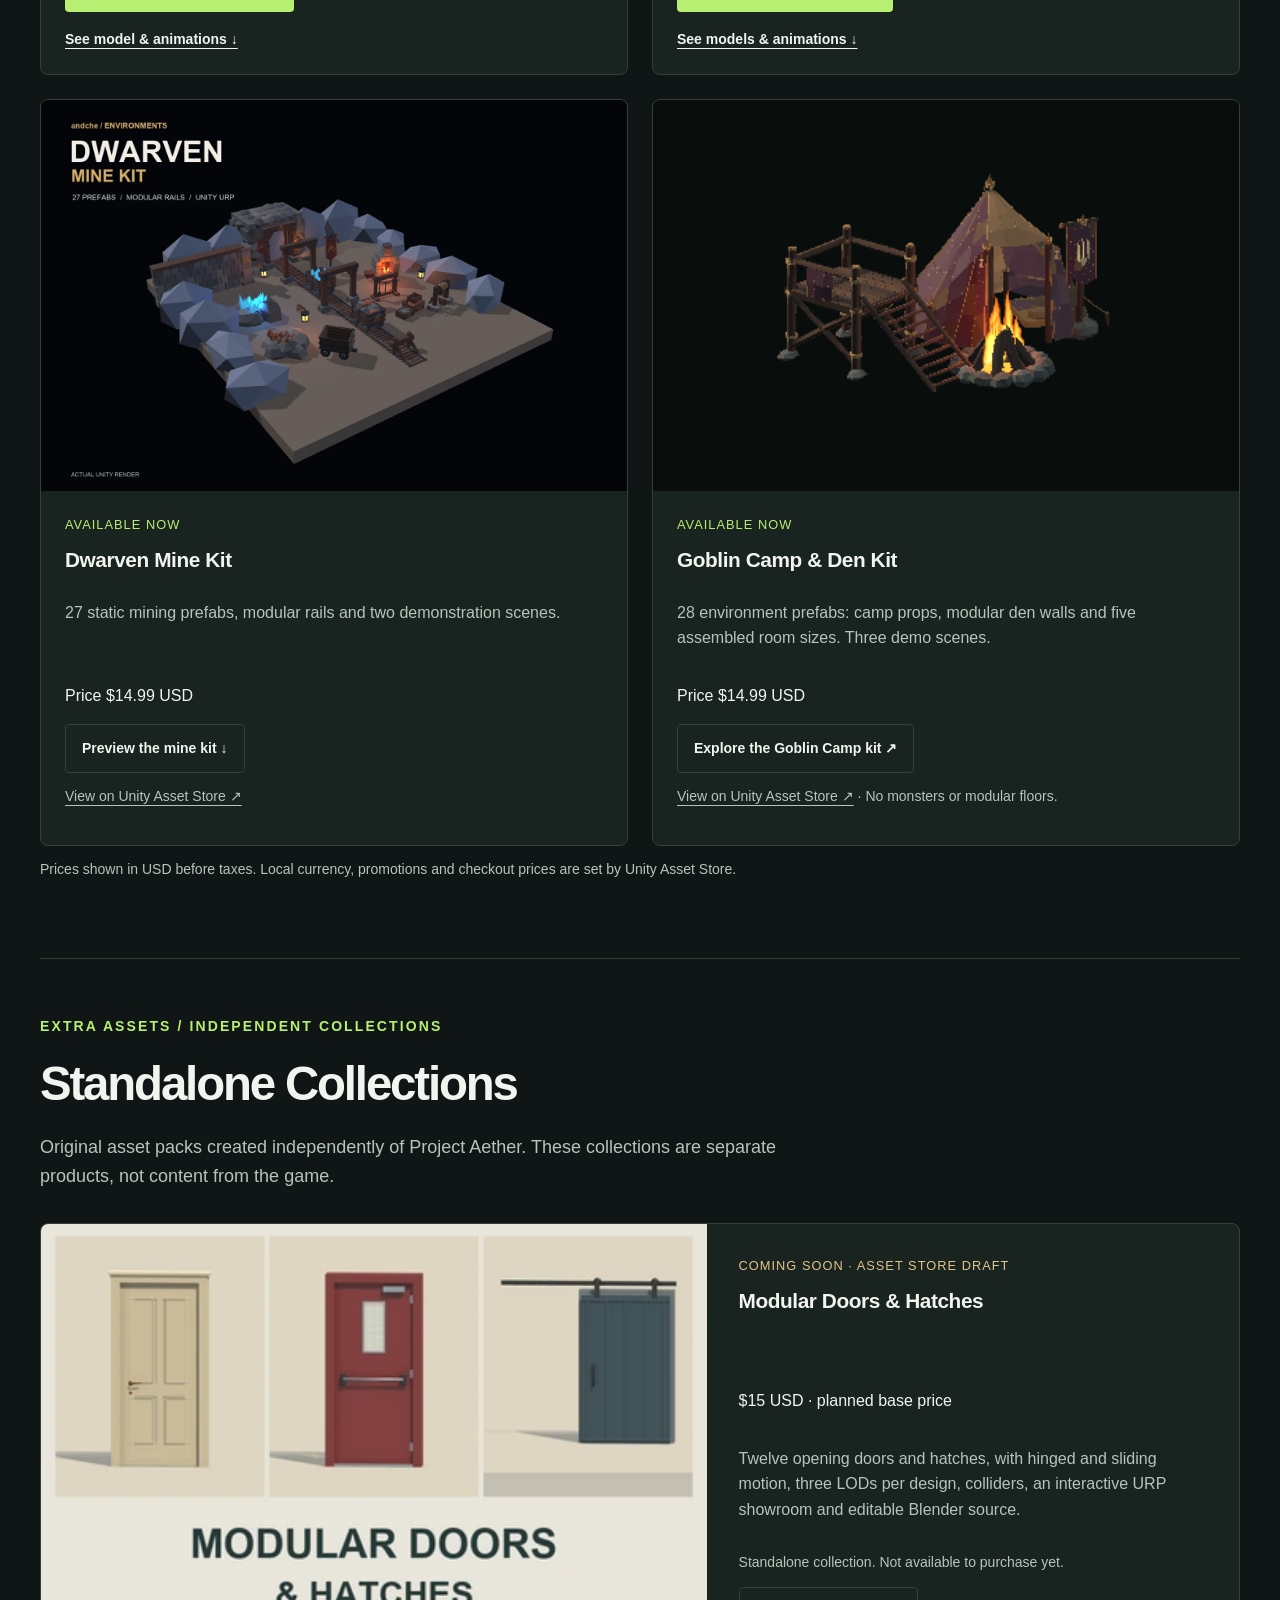
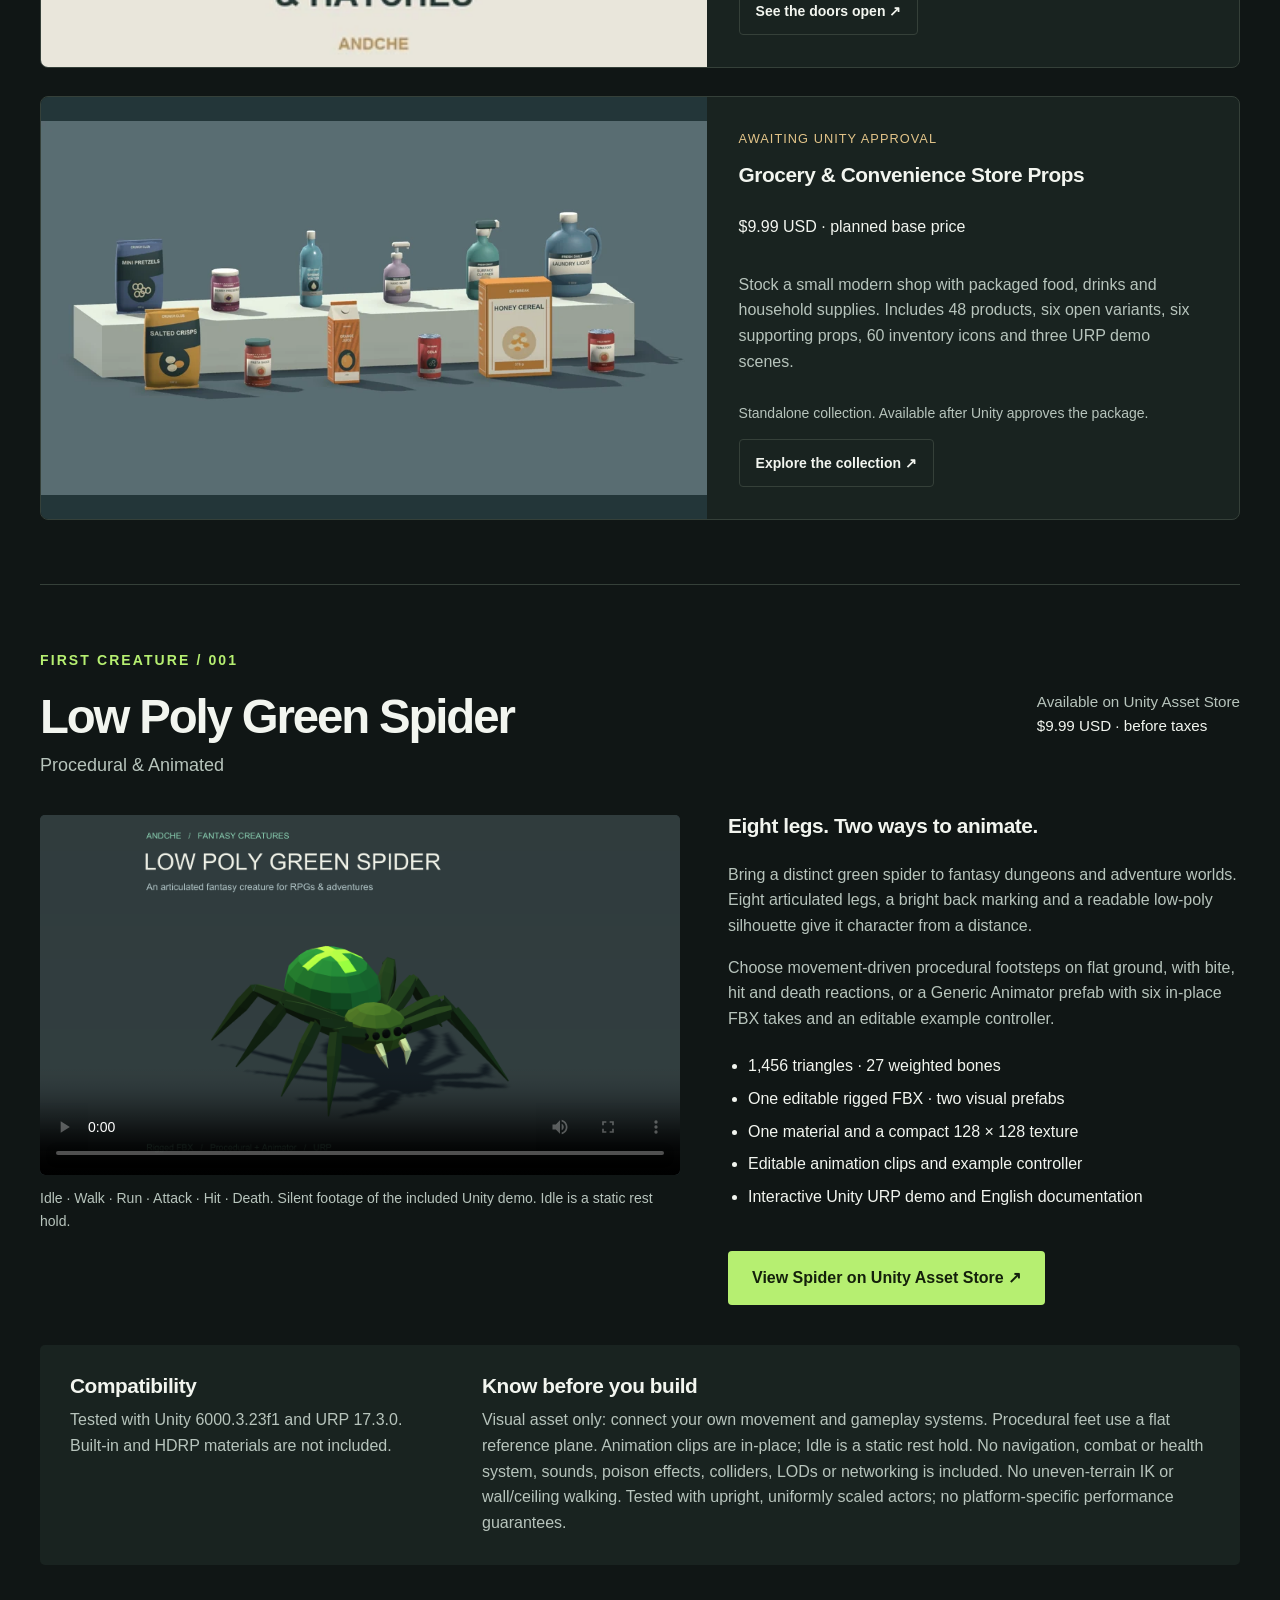
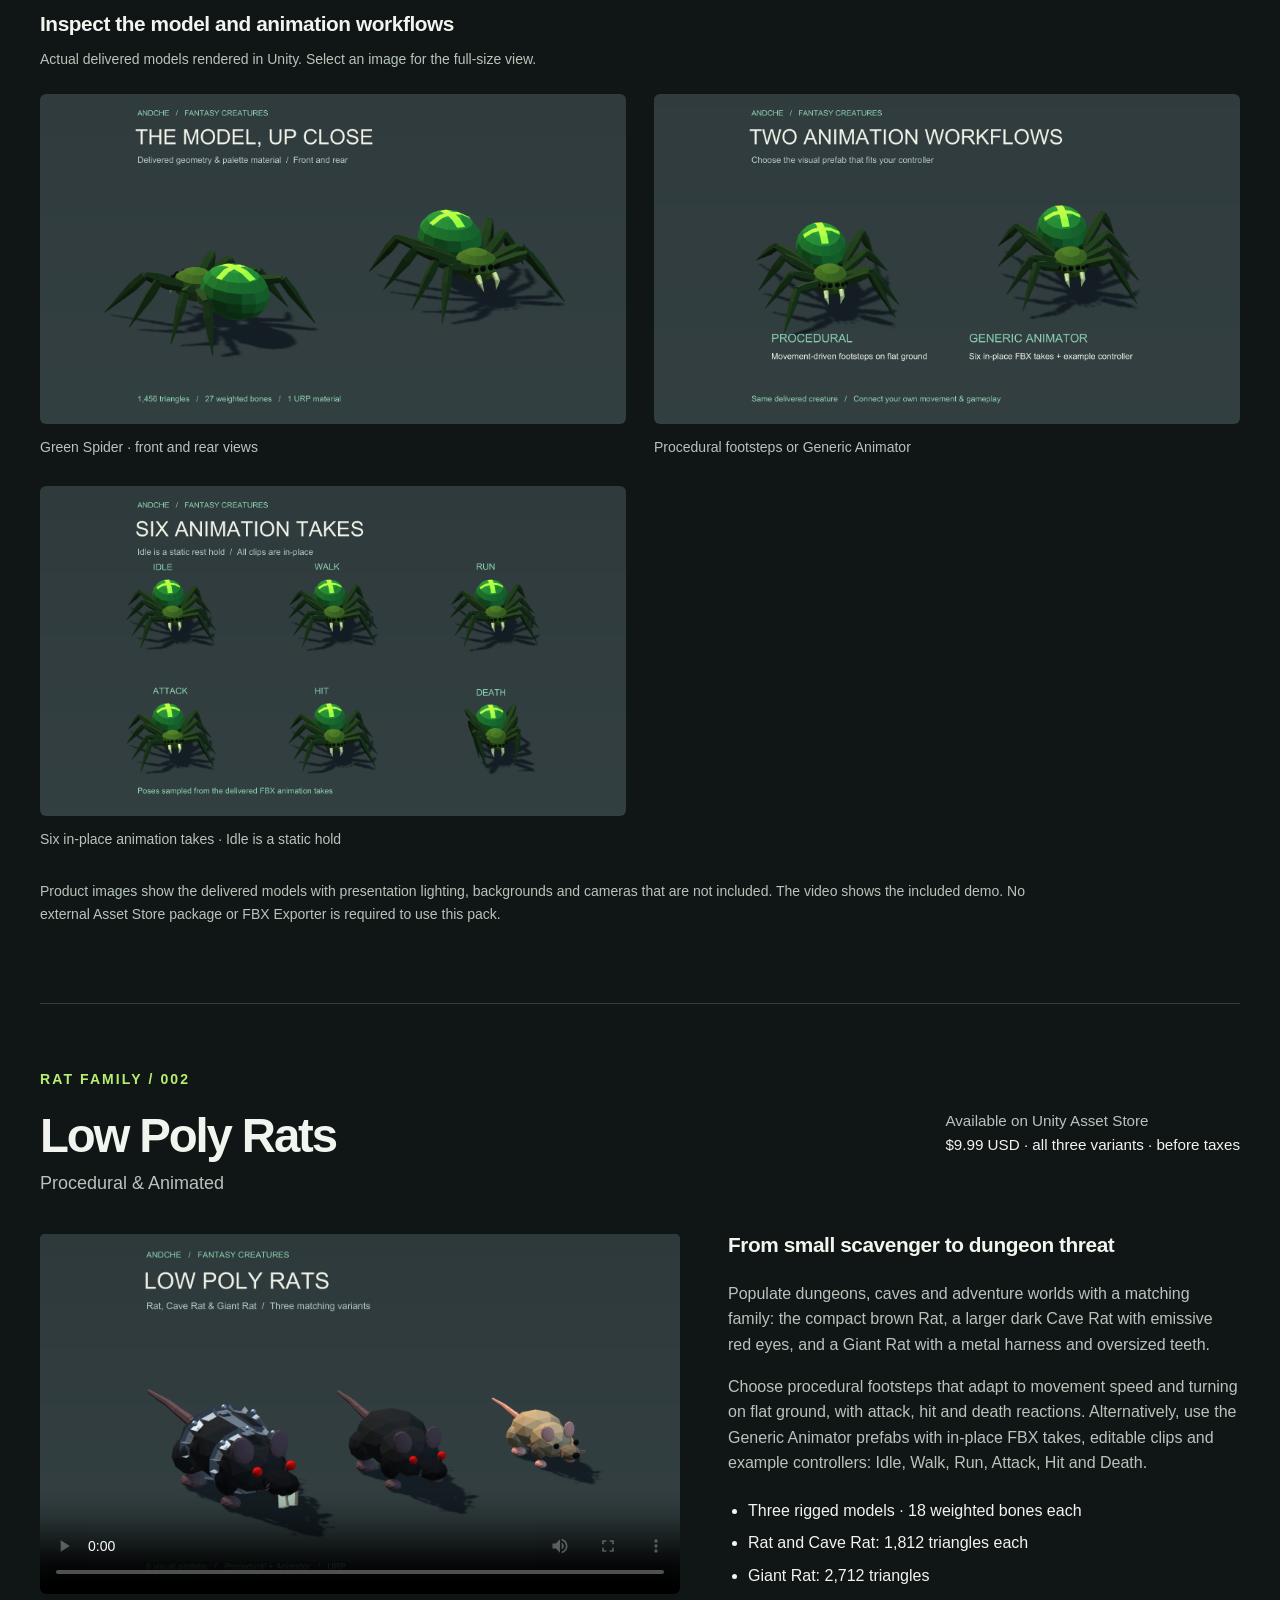
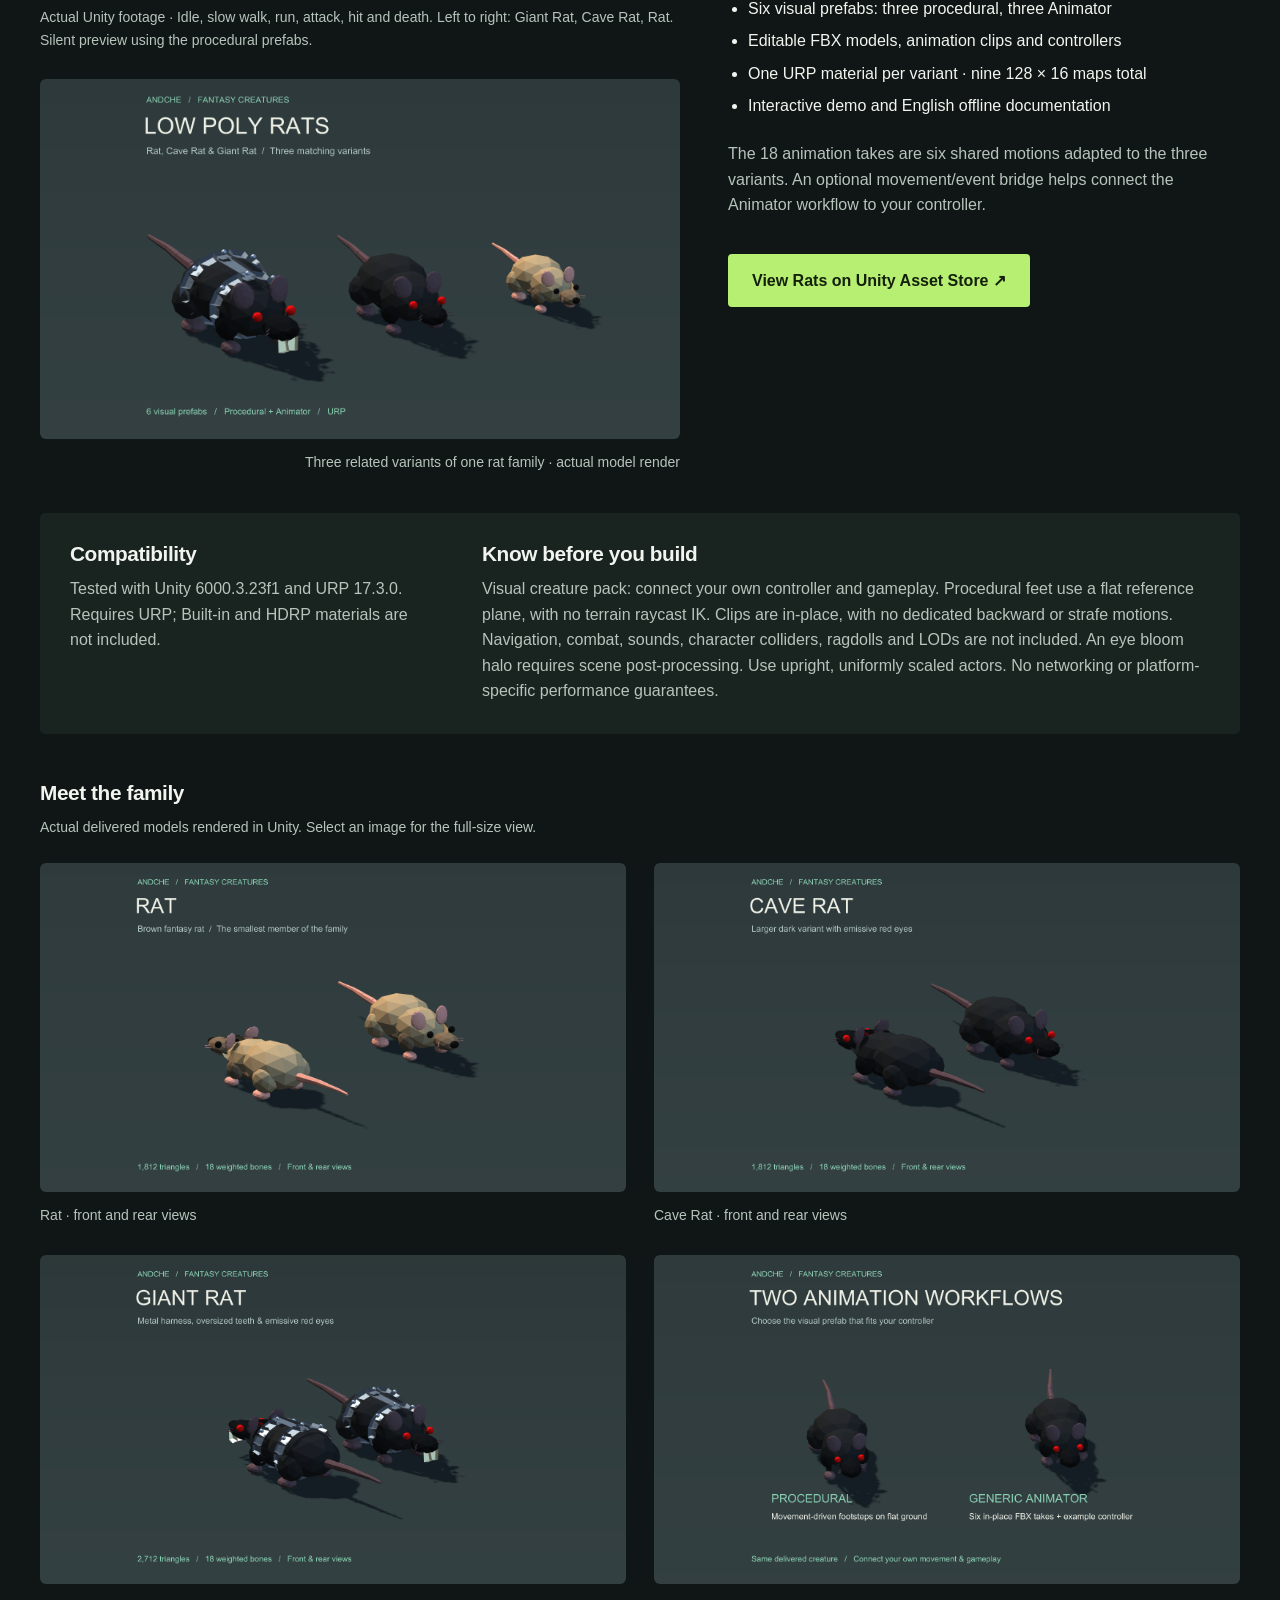
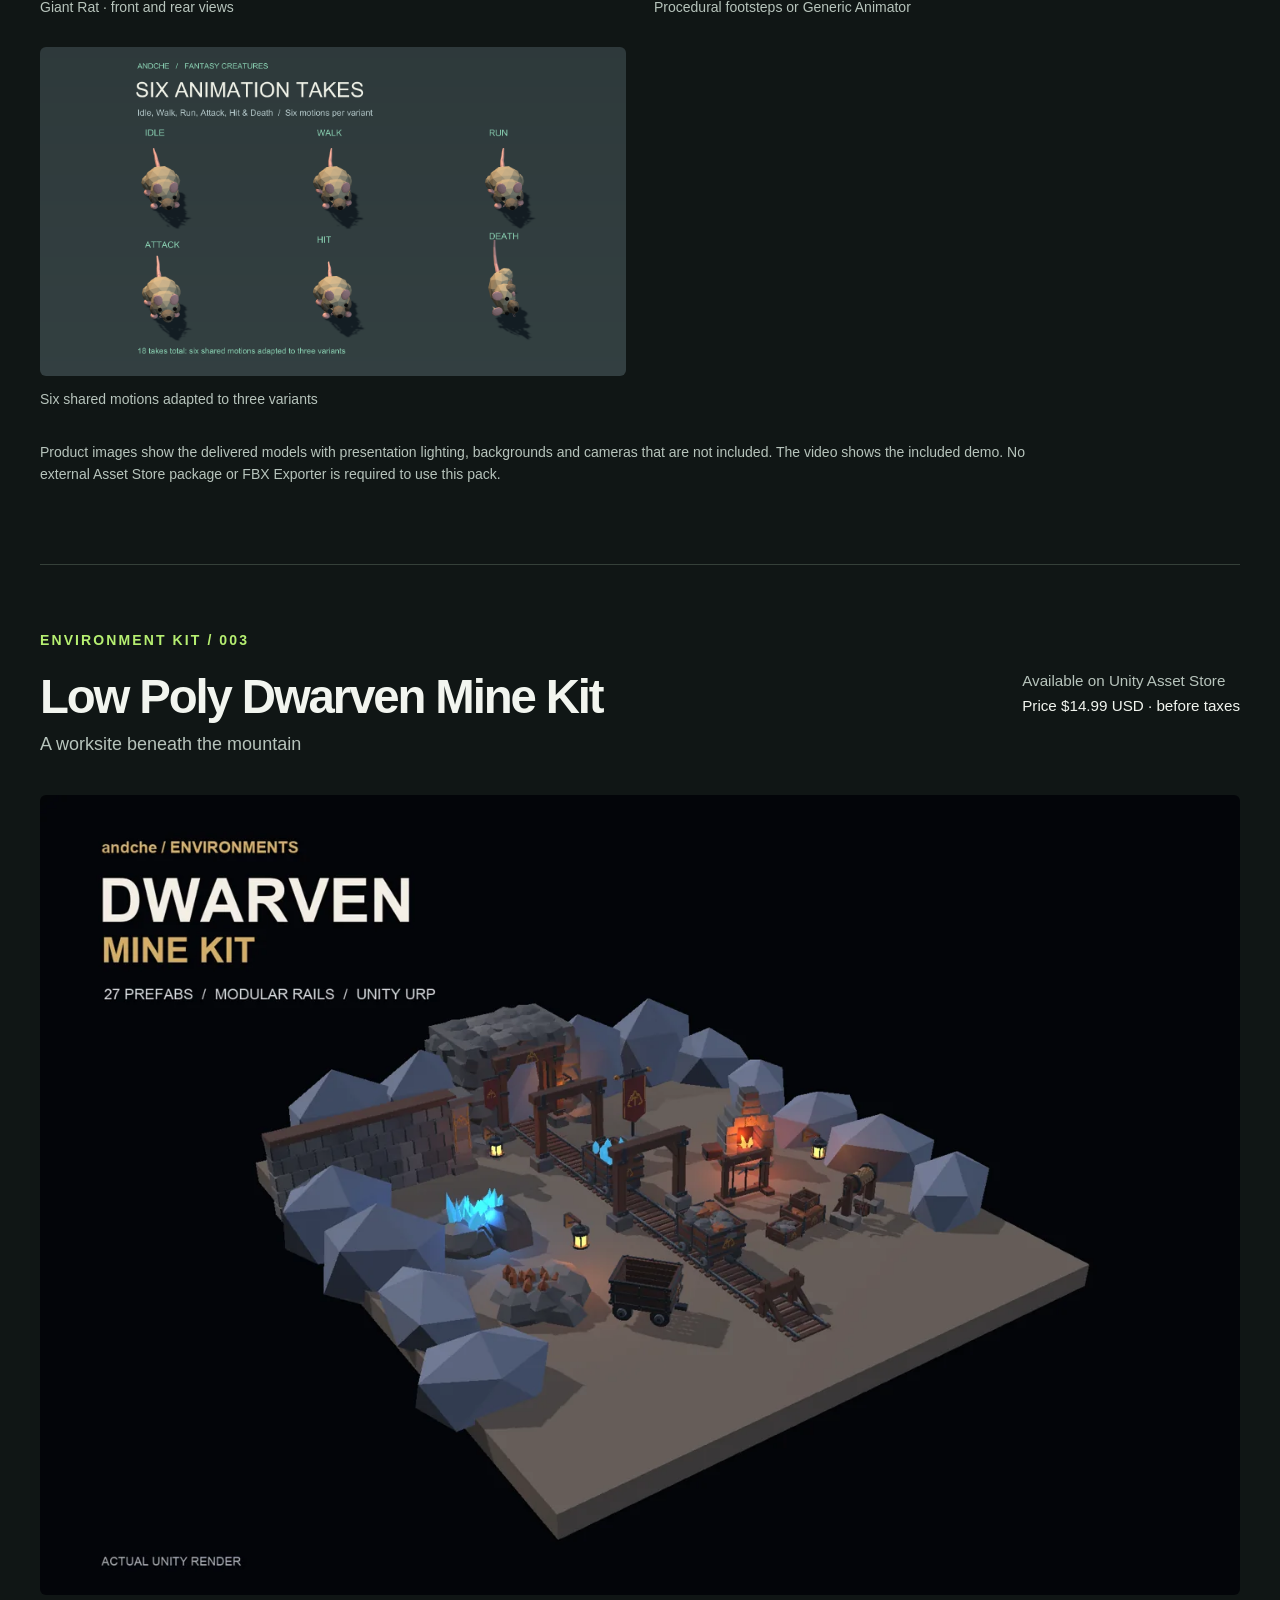
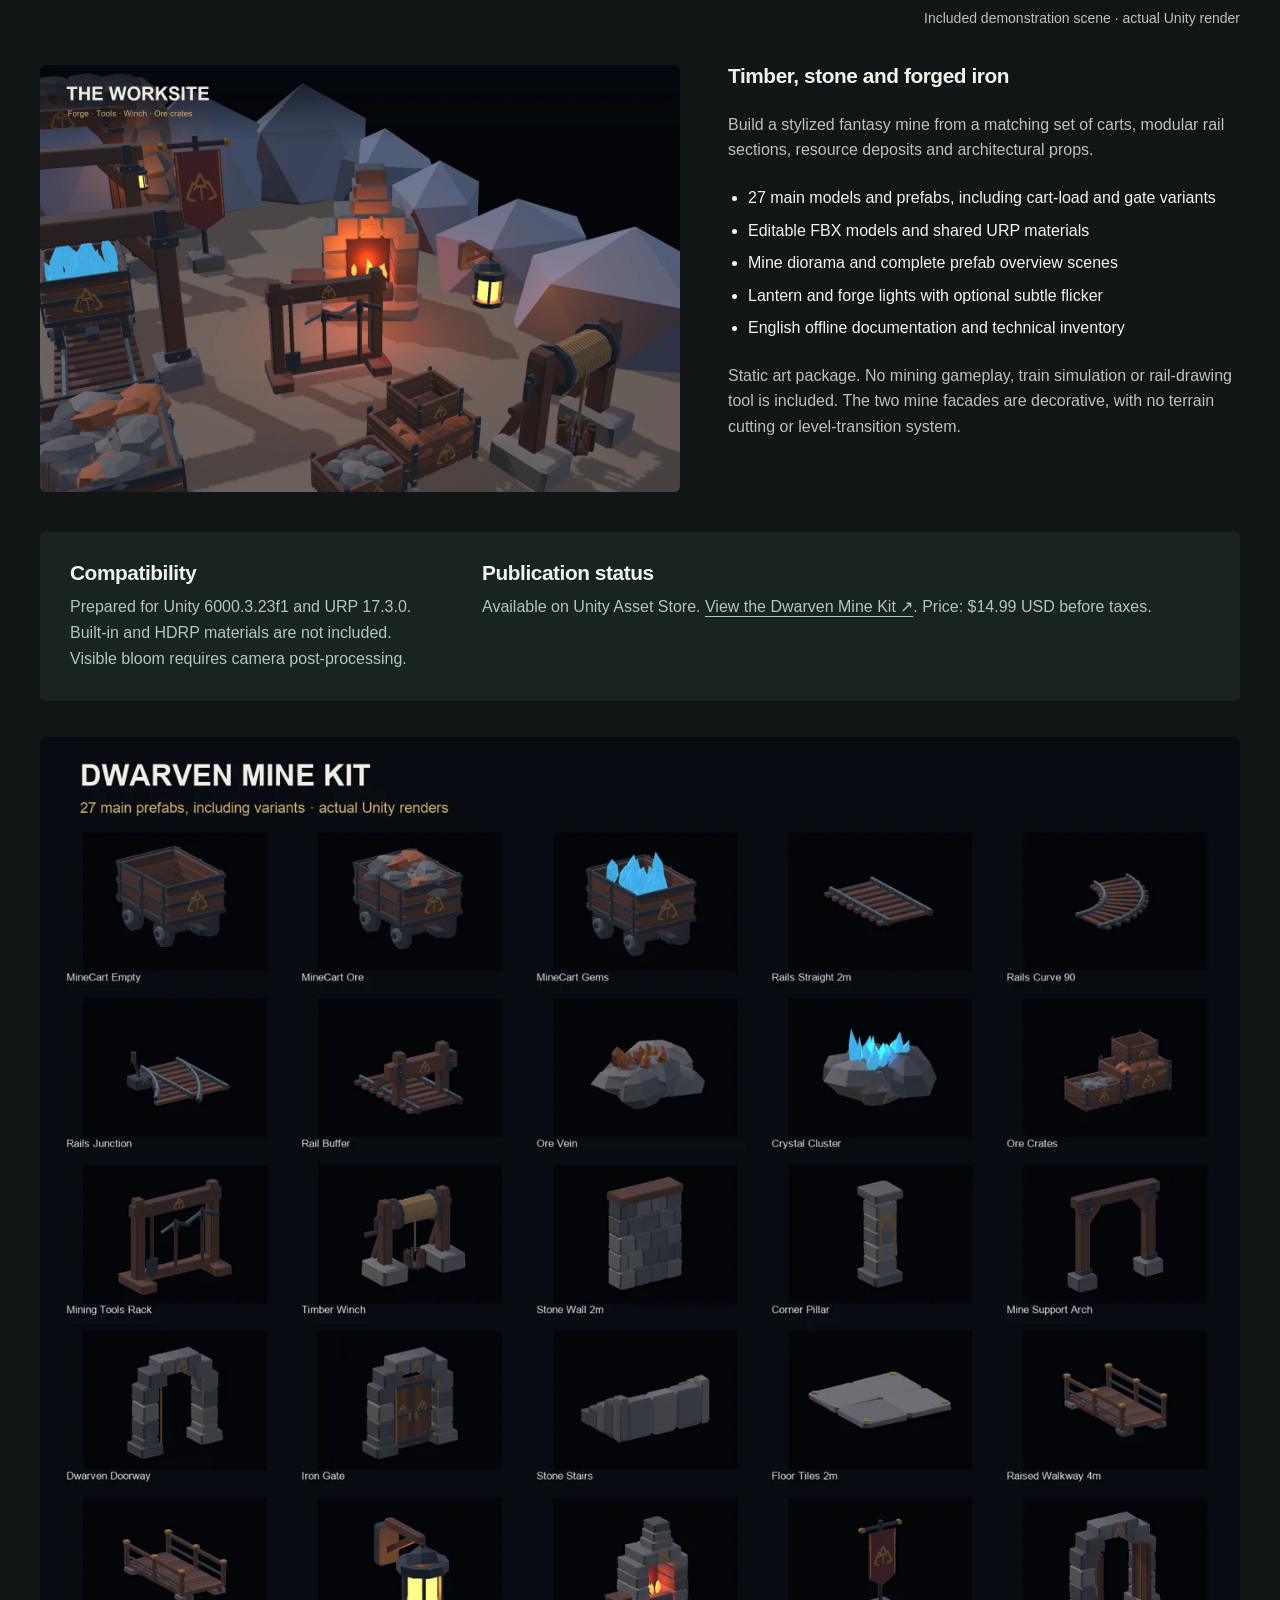
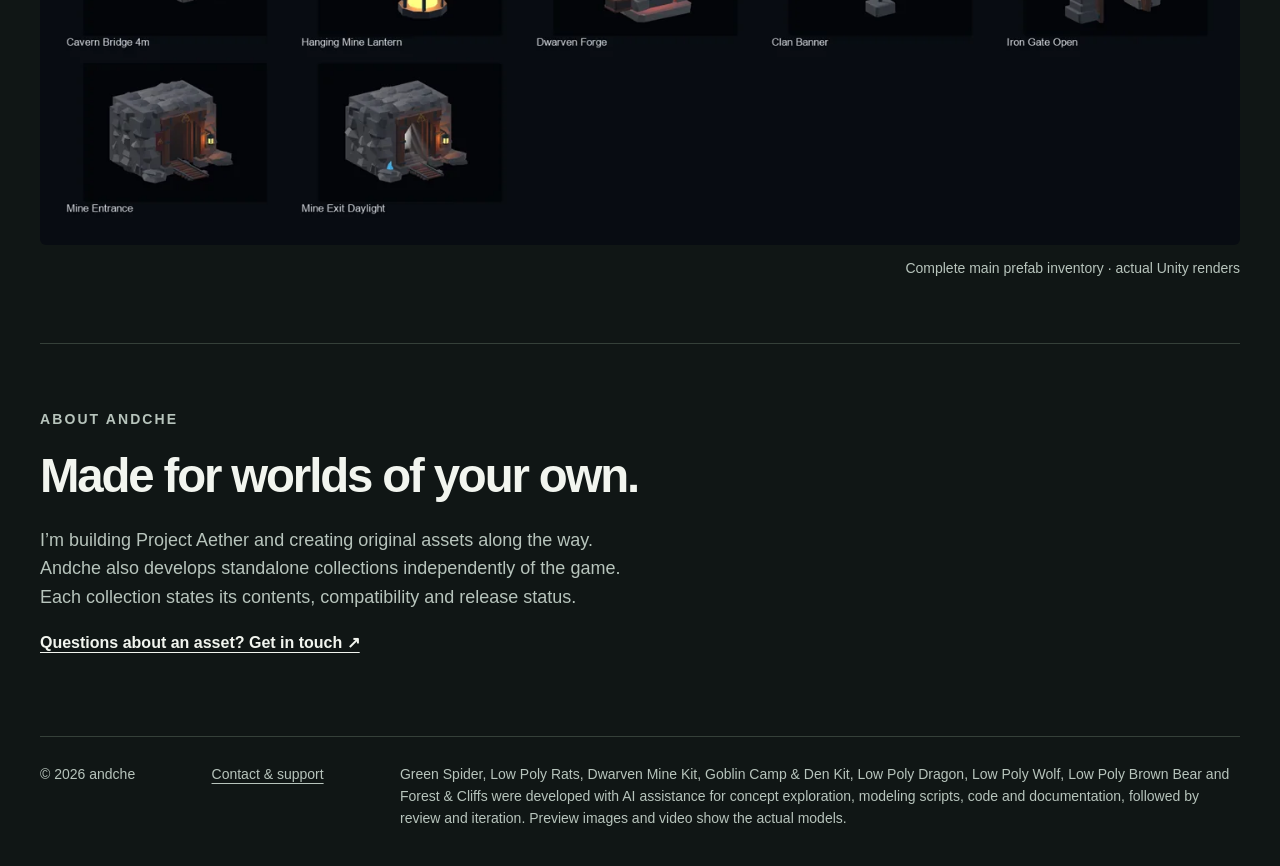
==== commit 33de2c94: "Add Modular Doors and Hatches preview with English media and planned $15 price" ====
--- a/index.html
+++ b/index.html
@@ -3,7 +3,7 @@
 <head>
   <meta charset="utf-8"><meta name="viewport" content="width=device-width,initial-scale=1">
   <title>andche — 3D creatures, environments and props for Unity</title>
-  <meta name="description" content="Independent 3D creatures, environment kits and standalone props for Unity URP. Explore actual model previews, release status and the Grocery & Convenience Store Props collection.">
+  <meta name="description" content="Independent 3D creatures, environment kits and standalone props for Unity URP. Explore actual model previews, release status and standalone door and grocery prop collections.">
   <link rel="canonical" href="https://andreaschef-star.github.io/andche-assets/">
   <meta property="og:type" content="website"><meta property="og:title" content="andche — 3D creatures, environments and props for Unity"><meta property="og:description" content="Animated creatures, editable models and modular fantasy props for Unity URP. Watch actual Unity previews and explore the collection."><meta property="og:url" content="https://andreaschef-star.github.io/andche-assets/"><meta property="og:image" content="https://andreaschef-star.github.io/andche-assets/rats-family-20261018.webp">
   <link rel="icon" href="spider-icon-20261018.webp"><link rel="stylesheet" href="style.css?v=20261104-standalone">
@@ -28,6 +28,7 @@
 <section id="standalone" class="collection wrap standalone-section" aria-labelledby="standalone-title">
   <p class="eyebrow">Extra assets / independent collections</p><h2 id="standalone-title">Standalone Collections</h2>
   <p class="lead">Original asset packs created independently of Project Aether. These collections are separate products, not content from the game.</p>
+  <article class="asset-card standalone-card" style="margin-bottom:28px"><a href="modular-doors.html"><img src="doors-card.webp" width="420" height="280" loading="lazy" style="aspect-ratio:3/2;object-fit:contain" alt="Interior, fire-exit and glass door models from the Modular Doors and Hatches collection"></a><div class="card-body"><p class="asset-status pending">Coming soon · Asset Store draft</p><h3>Modular Doors &amp; Hatches</h3><p class="card-price">$15 USD · planned base price</p><p>Twelve opening doors and hatches, with hinged and sliding motion, three LODs per design, colliders, an interactive URP showroom and editable Blender source.</p><p class="caption">Standalone collection. Not available to purchase yet.</p><a class="button secondary" href="modular-doors.html">See the doors open ↗</a></div></article>
   <article class="asset-card standalone-card"><a href="grocery-props.html"><img src="grocery-card-1.0.webp" width="960" height="540" loading="lazy" alt="Original grocery props: cereal, cans, drinks, jars, snack bags and household bottles"></a>
   <div class="card-body"><p class="asset-status pending">Awaiting Unity approval</p><h3>Grocery &amp; Convenience Store Props</h3><p class="card-price">$9.99 USD · planned base price</p><p>Stock a small modern shop with packaged food, drinks and household supplies. Includes 48 products, six open variants, six supporting props, 60 inventory icons and three URP demo scenes.</p><p class="caption">Standalone collection. Available after Unity approves the package.</p><a class="button secondary" href="grocery-props.html">Explore the collection ↗</a></div></article>
 </section>
